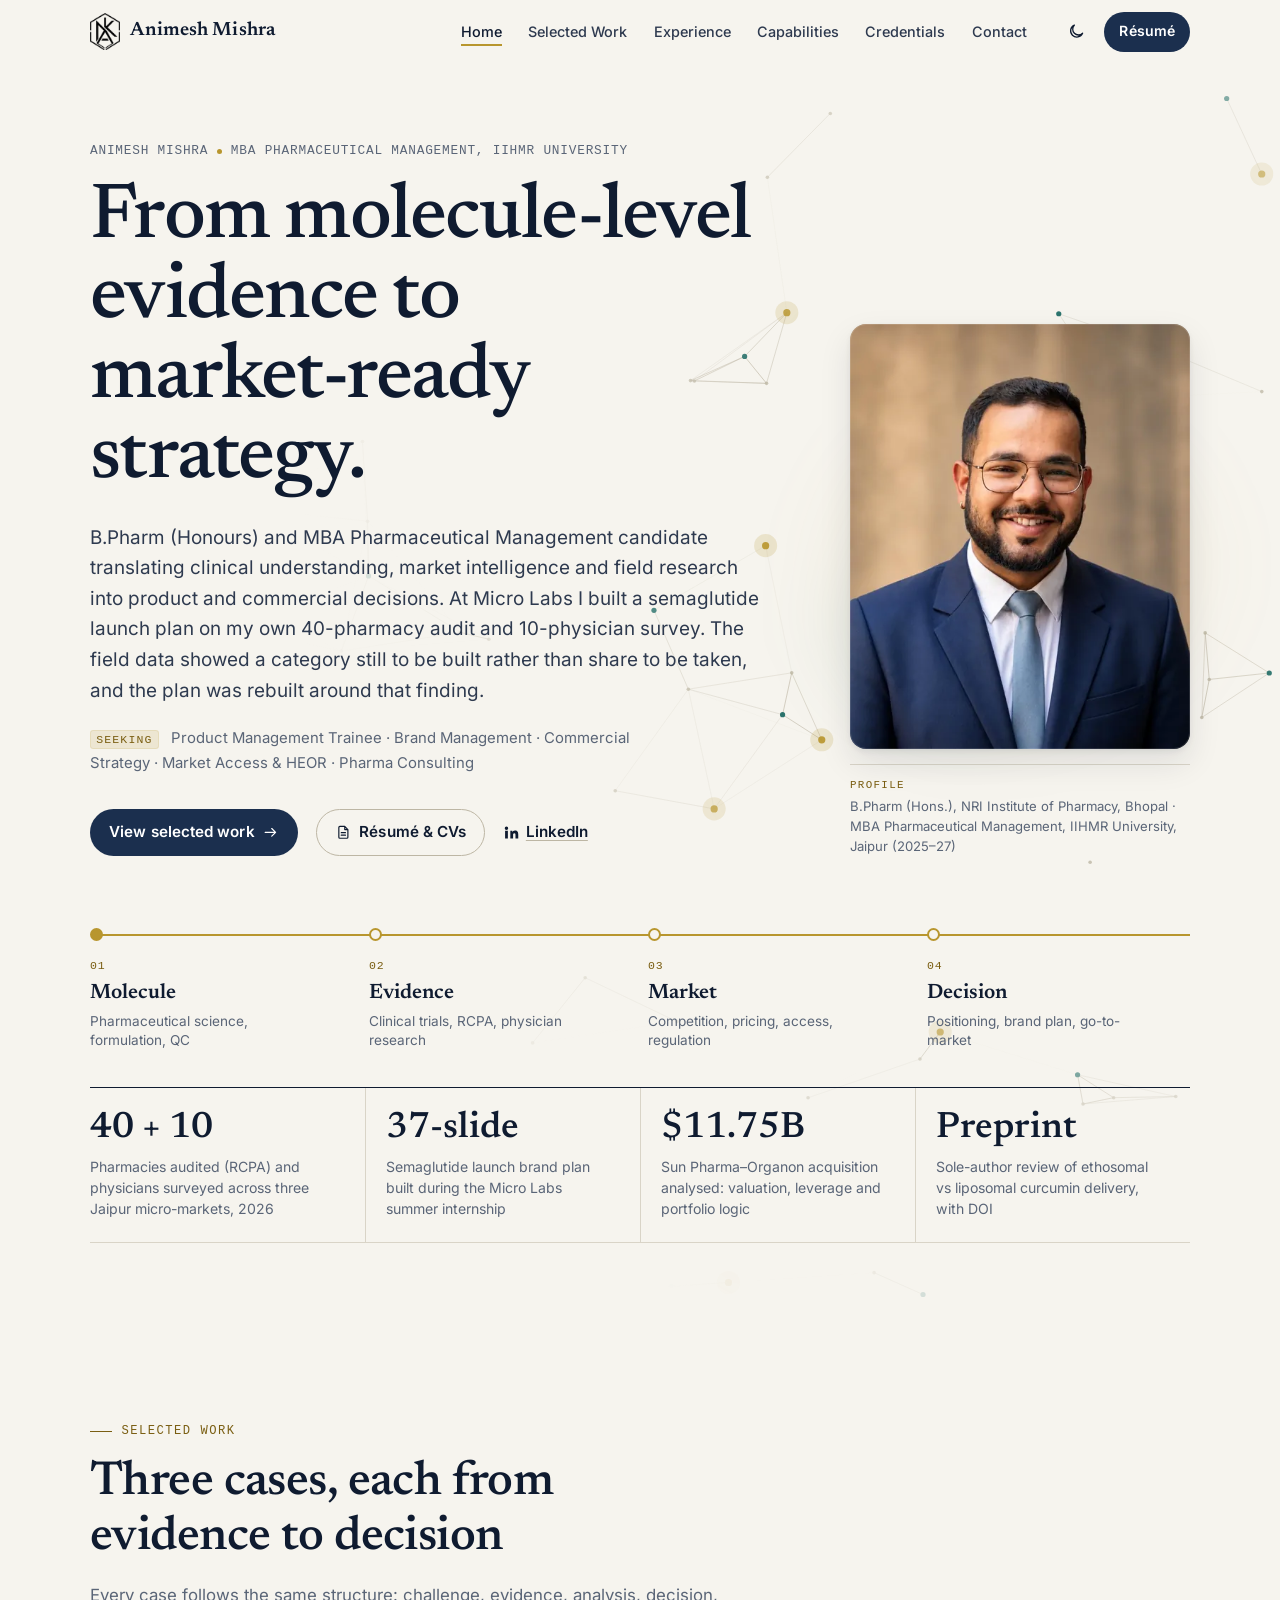
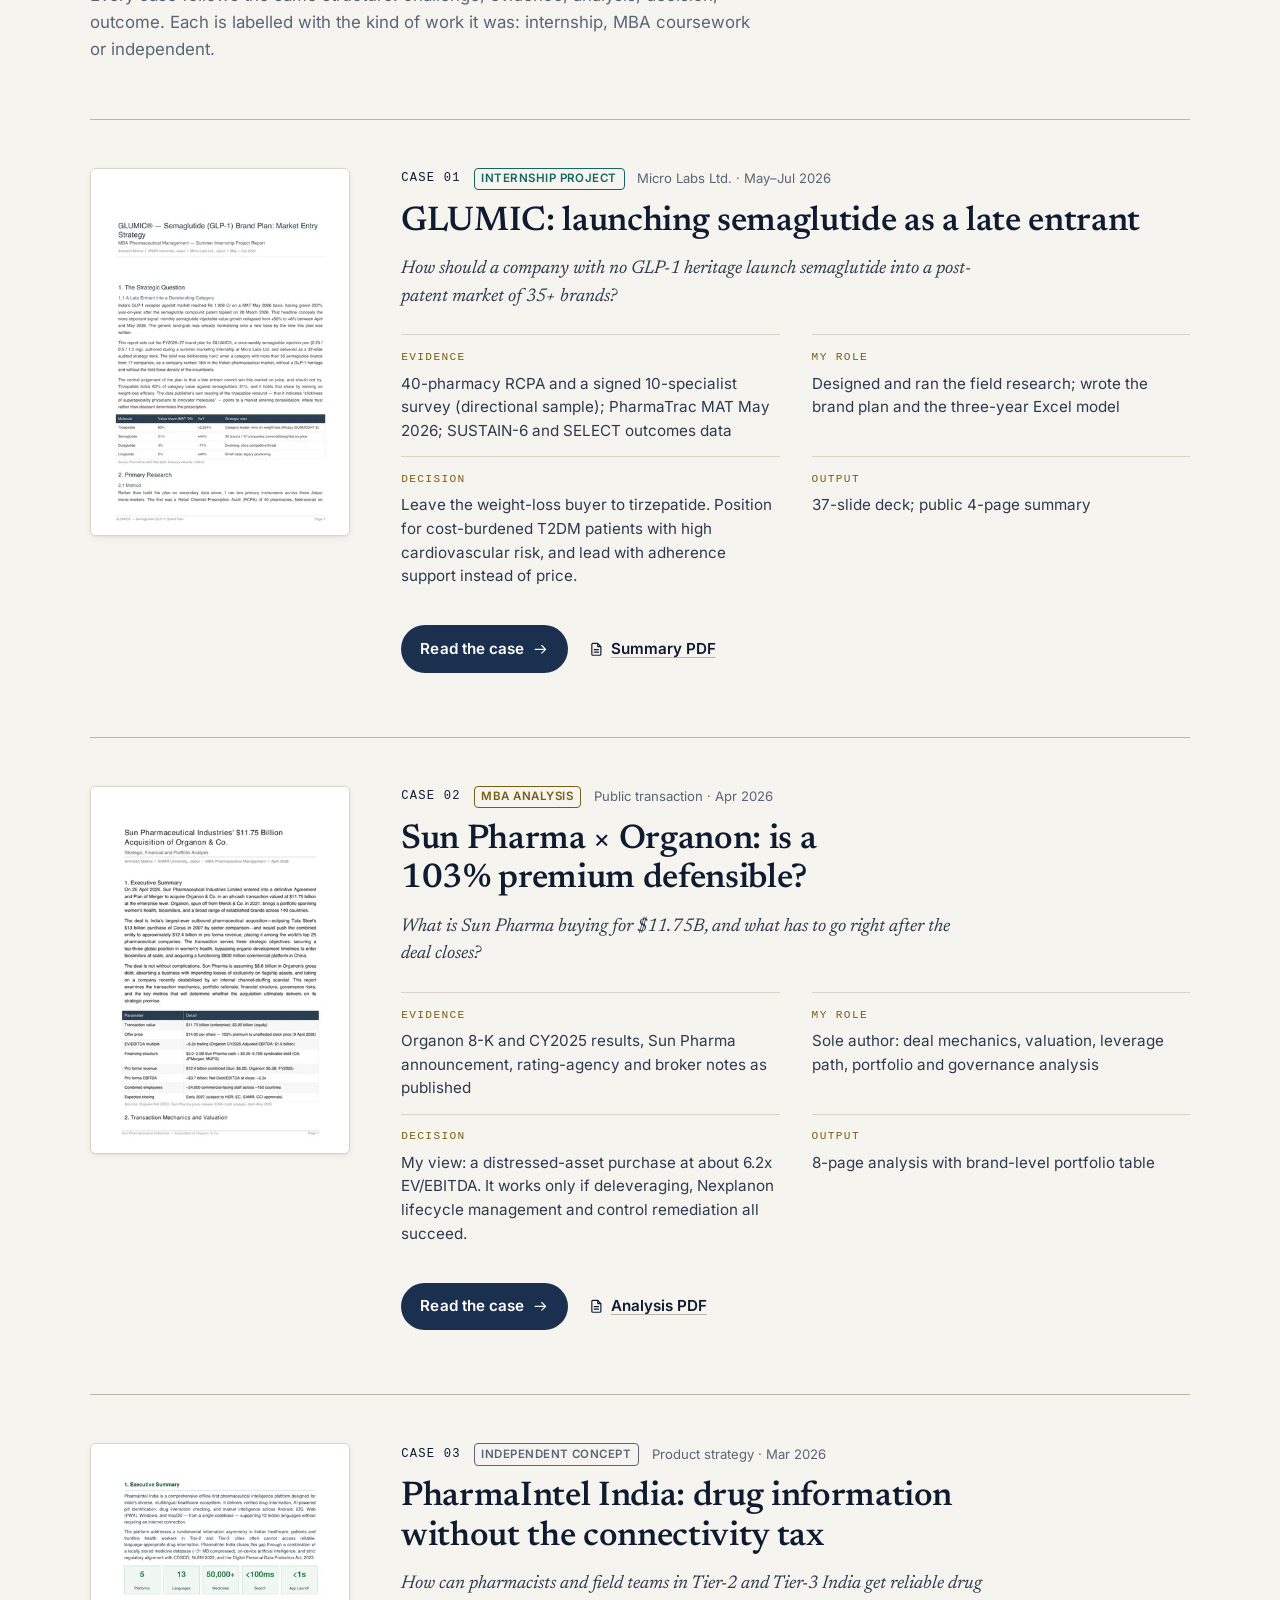
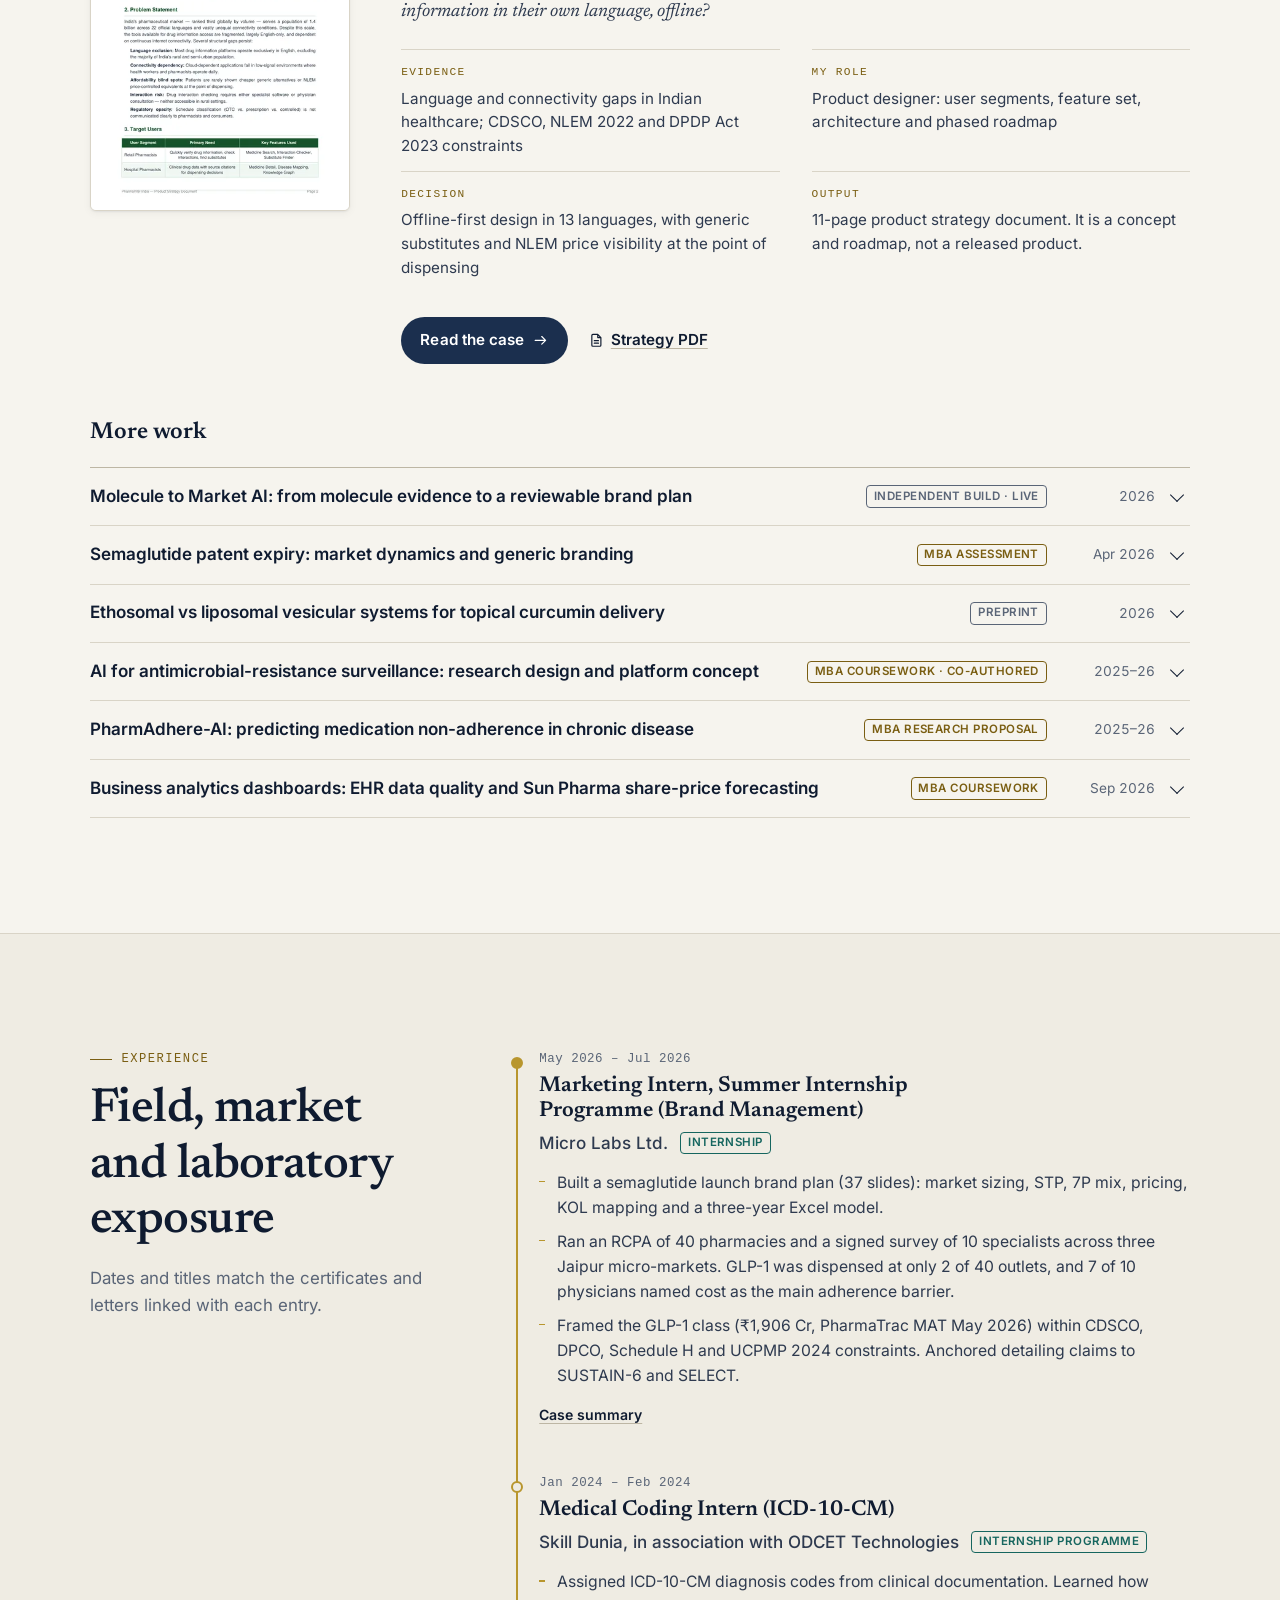
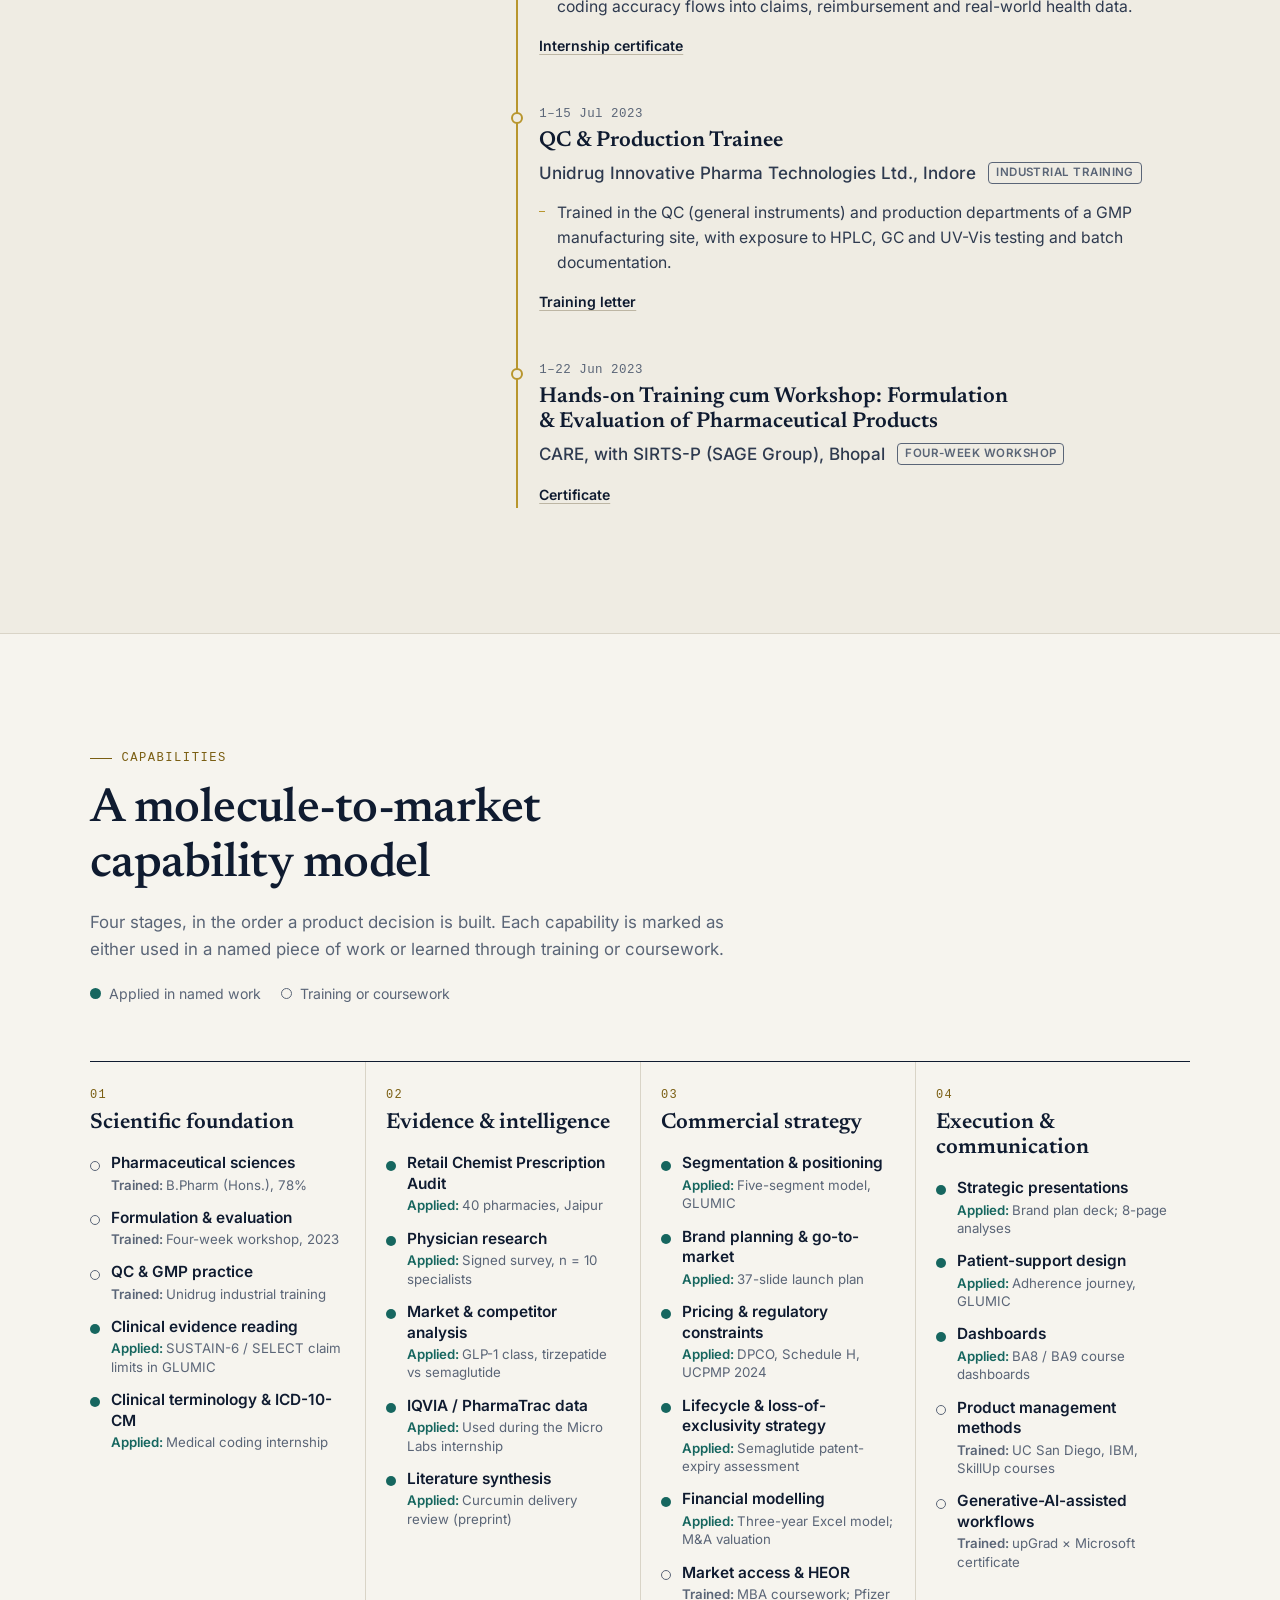
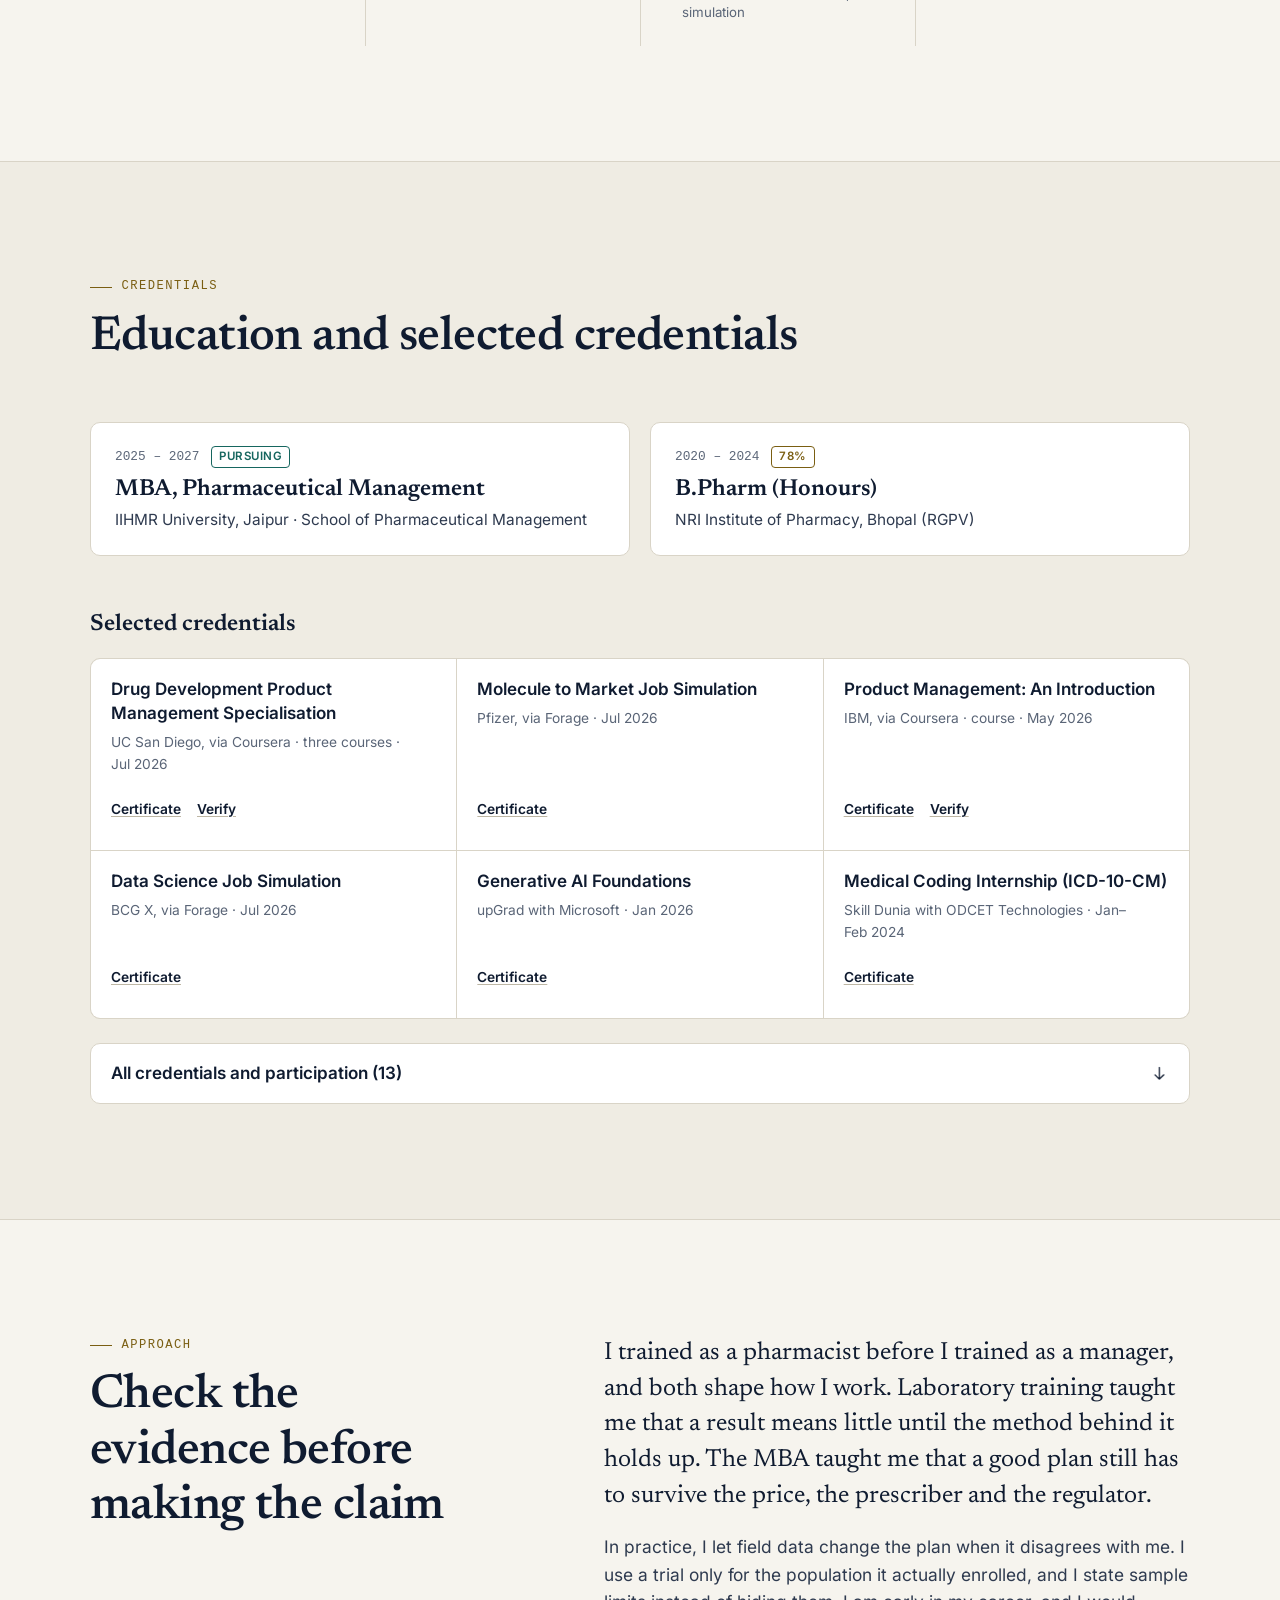
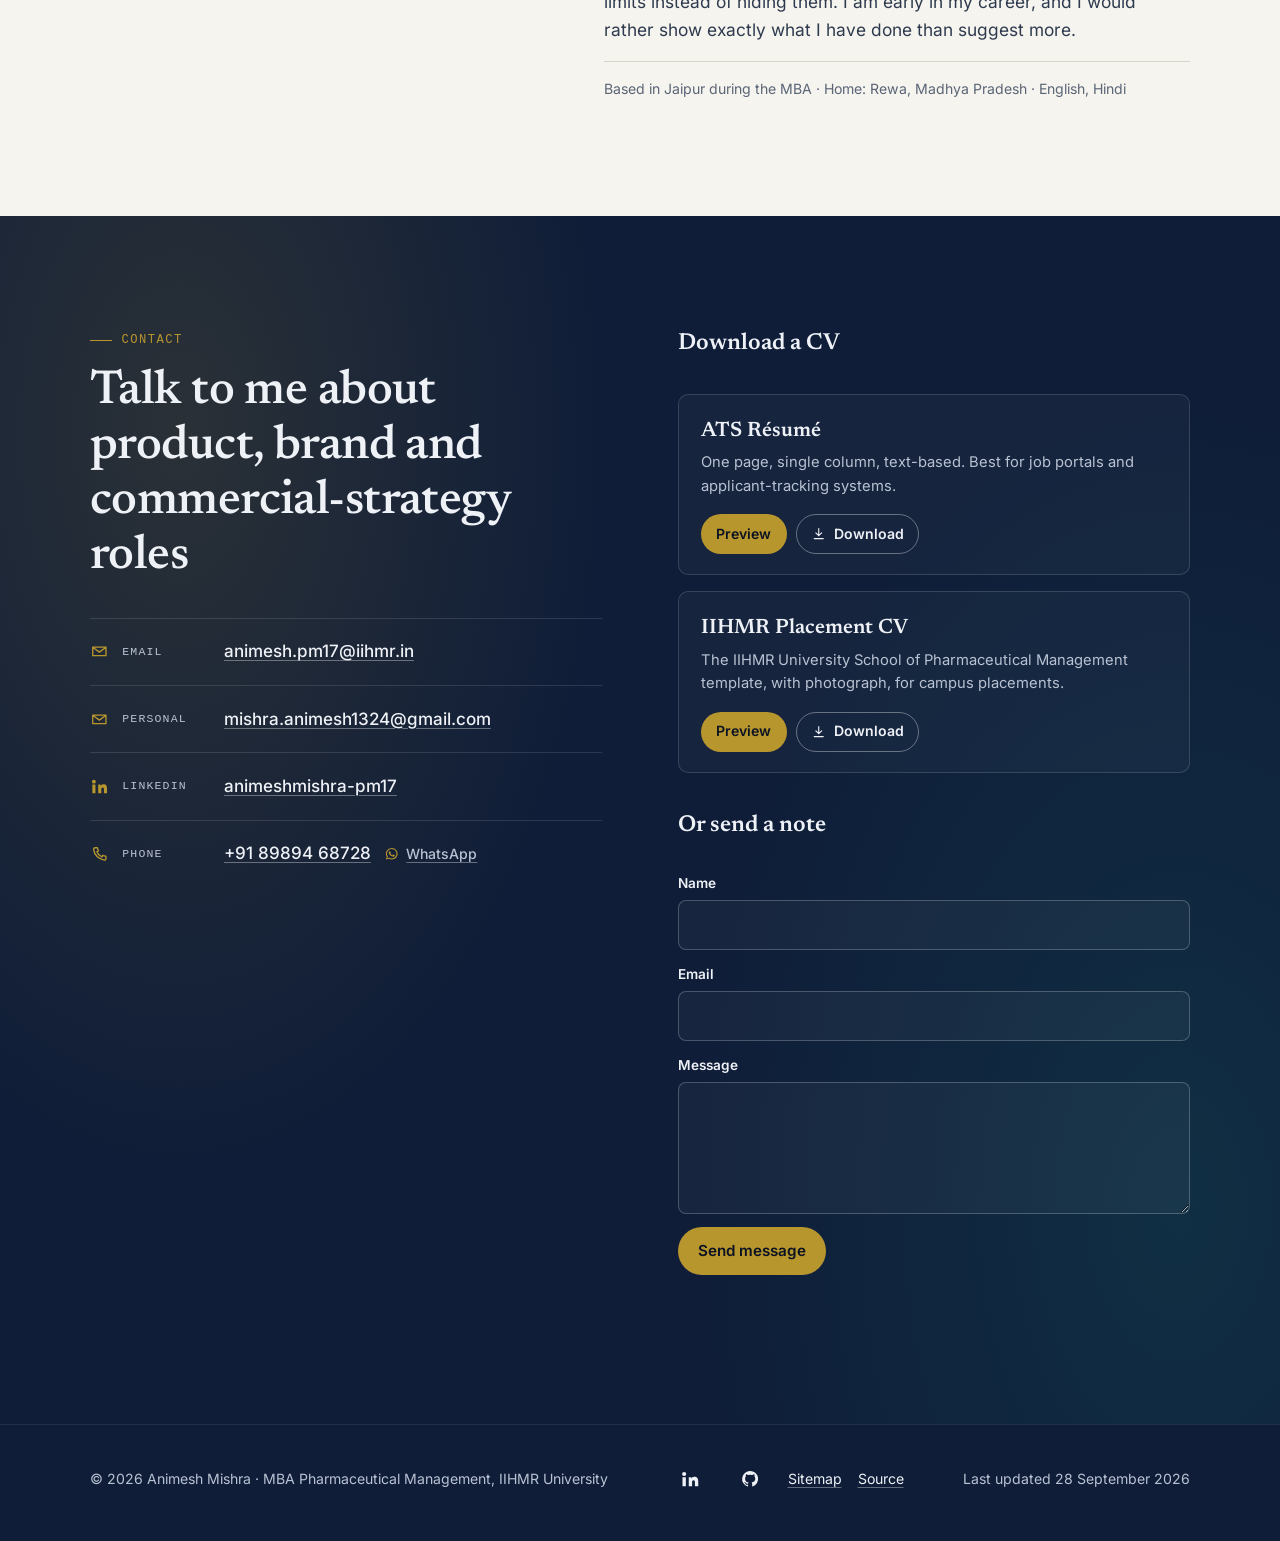
==== index.html @ 139f786e "Bump asset cache version for motion release Co-Authored-By: Claude Opus 5.5 <noreply@anthropic.com>" ====
<!DOCTYPE html>
<html lang="en-GB">
<head>
  <meta charset="UTF-8">
  <meta name="viewport" content="width=device-width, initial-scale=1">
  <title>Animesh Mishra — Pharmaceutical Product &amp; Commercial Strategy Portfolio</title>
  <meta name="description" content="Early-career pharmaceutical product and commercial-strategy candidate (B.Pharm Hons., MBA Pharmaceutical Management, IIHMR University). Semaglutide brand planning, RCPA and physician research, market analysis.">
  <meta name="author" content="Animesh Mishra">
  <meta name="color-scheme" content="light dark">
  <meta name="theme-color" content="#F6F4EE" media="(prefers-color-scheme: light)">
  <meta name="theme-color" content="#0B1322" media="(prefers-color-scheme: dark)">
  <link rel="canonical" href="https://animesh1324.github.io/animesh-portfolio/">

  <meta property="og:type" content="profile">
  <meta property="og:site_name" content="Animesh Mishra">
  <meta property="og:url" content="https://animesh1324.github.io/animesh-portfolio/">
  <meta property="og:title" content="Animesh Mishra — From molecule-level evidence to market-ready strategy">
  <meta property="og:description" content="B.Pharm (Hons.) and MBA Pharmaceutical Management candidate. Semaglutide launch planning built on a 40-pharmacy RCPA and a 10-physician survey.">
  <meta property="og:image" content="https://animesh1324.github.io/animesh-portfolio/og-card.png?v=7">
  <meta property="og:image:width" content="1200">
  <meta property="og:image:height" content="630">
  <meta property="og:image:alt" content="Animesh Mishra — pharmaceutical product and commercial strategy">
  <meta property="og:locale" content="en_GB">
  <meta property="profile:first_name" content="Animesh">
  <meta property="profile:last_name" content="Mishra">
  <meta name="twitter:card" content="summary_large_image">
  <meta name="twitter:title" content="Animesh Mishra — From molecule-level evidence to market-ready strategy">
  <meta name="twitter:description" content="B.Pharm (Hons.) and MBA Pharmaceutical Management candidate. Semaglutide launch planning built on a 40-pharmacy RCPA and a 10-physician survey.">
  <meta name="twitter:image" content="https://animesh1324.github.io/animesh-portfolio/og-card.png?v=7">
  <meta name="twitter:image:alt" content="Animesh Mishra — pharmaceutical product and commercial strategy">

  <script type="application/ld+json">
  {
    "@context": "https://schema.org",
    "@type": "ProfilePage",
    "dateModified": "2026-09-28",
    "url": "https://animesh1324.github.io/animesh-portfolio/",
    "mainEntity": {
      "@type": "Person",
      "@id": "https://animesh1324.github.io/animesh-portfolio/#person",
      "name": "Animesh Mishra",
      "givenName": "Animesh",
      "familyName": "Mishra",
      "jobTitle": "MBA Pharmaceutical Management candidate",
      "description": "Early-career pharmaceutical product and commercial-strategy candidate with a B.Pharm (Honours) foundation.",
      "url": "https://animesh1324.github.io/animesh-portfolio/",
      "image": "https://animesh1324.github.io/animesh-portfolio/PIC.jpg",
      "email": "mailto:animesh.pm17@iihmr.in",
      "address": { "@type": "PostalAddress", "addressLocality": "Jaipur", "addressRegion": "Rajasthan", "addressCountry": "IN" },
      "alumniOf": [
        { "@type": "CollegeOrUniversity", "name": "IIHMR University, Jaipur" },
        { "@type": "CollegeOrUniversity", "name": "NRI Institute of Pharmacy, Bhopal (RGPV)" }
      ],
      "hasCredential": [
        { "@type": "EducationalOccupationalCredential", "credentialCategory": "degree", "name": "Bachelor of Pharmacy (Honours)" }
      ],
      "knowsAbout": ["Pharmaceutical product management", "Brand planning", "Retail Chemist Prescription Audit (RCPA)", "Market access", "GLP-1 receptor agonists", "Good Manufacturing Practice", "ICD-10-CM"],
      "knowsLanguage": ["English", "Hindi"],
      "sameAs": ["https://www.linkedin.com/in/animeshmishra-pm17", "https://github.com/Animesh1324"]
    }
  }
  </script>

  <link rel="icon" type="image/png" href="favicon.png?v=2">
  <link rel="apple-touch-icon" sizes="180x180" href="apple-touch-icon.png?v=2">
  <link rel="manifest" href="manifest.json">
  <link rel="preload" href="assets/fonts/newsreader-var-latin.woff2" as="font" type="font/woff2" crossorigin>
  <link rel="preload" href="assets/fonts/inter-var-latin.woff2" as="font" type="font/woff2" crossorigin>
  <link rel="stylesheet" href="assets/css/styles.css?v=2">
  <script>
    /* Theme + motion flags before first paint (prevents a flash of the wrong theme). */
    (function () {
      var d = document.documentElement, t = null;
      try { t = localStorage.getItem('theme'); } catch (e) {}
      if (t !== 'light' && t !== 'dark') t = window.matchMedia('(prefers-color-scheme: dark)').matches ? 'dark' : 'light';
      d.setAttribute('data-theme', t);
      var calm = window.matchMedia('(prefers-reduced-motion: reduce)').matches;
      d.classList.add('js');
      if (!calm) d.classList.add('motion');
    })();
  </script>
  <script src="assets/js/main.js?v=2" defer></script>
</head>

<body>
  <svg width="0" height="0" style="position:absolute" aria-hidden="true" focusable="false">
    <symbol id="i-linkedin" viewBox="0 0 24 24"><path fill="currentColor" d="M4.98 3.5a2.5 2.5 0 1 1 0 5 2.5 2.5 0 0 1 0-5zM3 9.75h4v11H3v-11zm6.5 0h3.8v1.6h.06c.53-1 1.83-2.05 3.77-2.05 4.03 0 4.77 2.65 4.77 6.1v5.35h-4v-4.74c0-1.13-.02-2.58-1.57-2.58-1.58 0-1.82 1.23-1.82 2.5v4.82h-4v-11z"/></symbol>
    <symbol id="i-mail" viewBox="0 0 24 24"><path fill="none" stroke="currentColor" stroke-width="1.7" stroke-linecap="round" stroke-linejoin="round" d="M3.5 6.5h17v11h-17zM4 7l8 6 8-6"/></symbol>
    <symbol id="i-phone" viewBox="0 0 24 24"><path fill="none" stroke="currentColor" stroke-width="1.7" stroke-linecap="round" stroke-linejoin="round" d="M6.6 3.5h2.8l1.4 4-2 1.3a11 11 0 0 0 6.4 6.4l1.3-2 4 1.4v2.8a2 2 0 0 1-2.2 2A16 16 0 0 1 4.6 5.7a2 2 0 0 1 2-2.2z"/></symbol>
    <symbol id="i-whatsapp" viewBox="0 0 24 24"><path fill="currentColor" d="M12 3a9 9 0 0 0-7.8 13.5L3 21l4.6-1.2A9 9 0 1 0 12 3zm0 16.3a7.3 7.3 0 0 1-3.7-1l-.3-.2-2.7.7.7-2.6-.2-.3A7.3 7.3 0 1 1 12 19.3zm4-5.4c-.2-.1-1.3-.7-1.5-.7-.2-.1-.4-.1-.5.1l-.7.9c-.1.2-.3.2-.5.1a6 6 0 0 1-3-2.6c-.2-.4.2-.4.6-1.2.1-.2 0-.3 0-.4l-.7-1.6c-.2-.4-.4-.4-.5-.4h-.4a.8.8 0 0 0-.6.3 2.5 2.5 0 0 0-.8 1.9 4.4 4.4 0 0 0 .9 2.3 10 10 0 0 0 3.9 3.4c1.4.6 2 .7 2.7.6.5-.1 1.3-.6 1.5-1.1.2-.5.2-1 .1-1.1l-.3-.3z"/></symbol>
    <symbol id="i-doc" viewBox="0 0 24 24"><path fill="none" stroke="currentColor" stroke-width="1.7" stroke-linecap="round" stroke-linejoin="round" d="M14 3.5H7a1.5 1.5 0 0 0-1.5 1.5v14A1.5 1.5 0 0 0 7 20.5h10a1.5 1.5 0 0 0 1.5-1.5V8L14 3.5zM14 3.5V8h4.5M9 12.5h6M9 16h6"/></symbol>
    <symbol id="i-download" viewBox="0 0 24 24"><path fill="none" stroke="currentColor" stroke-width="1.7" stroke-linecap="round" stroke-linejoin="round" d="M12 4v11m0 0-4.5-4.5M12 15l4.5-4.5M5 19.5h14"/></symbol>
    <symbol id="i-external" viewBox="0 0 24 24"><path fill="none" stroke="currentColor" stroke-width="1.7" stroke-linecap="round" stroke-linejoin="round" d="M14 4.5h5.5V10M19.5 4.5 11 13M17 14v4.5a1 1 0 0 1-1 1H5.5a1 1 0 0 1-1-1V8a1 1 0 0 1 1-1H10"/></symbol>
    <symbol id="i-arrow" viewBox="0 0 24 24"><path fill="none" stroke="currentColor" stroke-width="1.7" stroke-linecap="round" stroke-linejoin="round" d="M4.5 12h15m0 0-5.5-5.5M19.5 12 14 17.5"/></symbol>
    <symbol id="i-close" viewBox="0 0 24 24"><path fill="none" stroke="currentColor" stroke-width="1.9" stroke-linecap="round" d="M6.5 6.5l11 11M17.5 6.5l-11 11"/></symbol>
    <symbol id="i-sun" viewBox="0 0 24 24"><g fill="none" stroke="currentColor" stroke-width="1.7" stroke-linecap="round"><circle cx="12" cy="12" r="4"/><path d="M12 2.5v2M12 19.5v2M4.6 4.6 6 6M18 18l1.4 1.4M2.5 12h2M19.5 12h2M4.6 19.4 6 18M18 6l1.4-1.4"/></g></symbol>
    <symbol id="i-moon" viewBox="0 0 24 24"><path fill="none" stroke="currentColor" stroke-width="1.7" stroke-linejoin="round" d="M20 14.5A8 8 0 1 1 9.5 4a6.5 6.5 0 0 0 10.5 10.5z"/></symbol>
    <symbol id="i-menu" viewBox="0 0 24 24"><path fill="none" stroke="currentColor" stroke-width="1.8" stroke-linecap="round" d="M4 7h16M4 12h16M4 17h16"/></symbol>
    <symbol id="i-check" viewBox="0 0 24 24"><path fill="none" stroke="currentColor" stroke-width="1.9" stroke-linecap="round" stroke-linejoin="round" d="m5 12.5 4.5 4.5L19 7.5"/></symbol>
    <symbol id="i-github" viewBox="0 0 24 24"><path fill="currentColor" d="M12 2.5a9.5 9.5 0 0 0-3 18.5c.5.1.7-.2.7-.5v-1.7c-2.7.6-3.3-1.2-3.3-1.2-.4-1.1-1.1-1.4-1.1-1.4-.9-.6.1-.6.1-.6 1 .1 1.5 1 1.5 1 .9 1.5 2.3 1.1 2.9.8.1-.6.3-1.1.6-1.3-2.1-.2-4.3-1.1-4.3-4.7 0-1 .4-1.9 1-2.6-.1-.2-.4-1.2.1-2.5 0 0 .8-.3 2.6 1a9 9 0 0 1 4.8 0c1.8-1.3 2.6-1 2.6-1 .5 1.3.2 2.3.1 2.5.6.7 1 1.6 1 2.6 0 3.6-2.2 4.4-4.3 4.7.3.3.6.9.6 1.8v2.6c0 .3.2.6.7.5A9.5 9.5 0 0 0 12 2.5z"/></symbol>
  </svg>

  <a class="skip-link" href="#main">Skip to content</a>

  <header class="site-header" id="top">
    <div class="wrap header-inner">
      <a class="brand" href="#home" aria-label="Animesh Mishra — back to top">
        <img class="brand-mark brand-mark--light" src="assets/img/logo-light-mark.png" alt="" width="30" height="37">
        <img class="brand-mark brand-mark--dark" src="assets/img/logo-dark-mark.png" alt="" width="30" height="37">
        <span class="brand-name">Animesh Mishra</span>
      </a>
      <nav class="primary-nav" id="primaryNav" aria-label="Primary">
        <ul>
          <li><a href="#home">Home</a></li>
          <li><a href="#work">Selected Work</a></li>
          <li><a href="#experience">Experience</a></li>
          <li><a href="#capabilities">Capabilities</a></li>
          <li><a href="#credentials">Credentials</a></li>
          <li><a href="#contact">Contact</a></li>
        </ul>
      </nav>
      <div class="header-actions">
        <button class="icon-btn theme-toggle" id="themeToggle" type="button" aria-label="Dark theme" aria-pressed="false">
          <svg class="i i-moon" aria-hidden="true"><use href="#i-moon"/></svg>
          <svg class="i i-sun" aria-hidden="true"><use href="#i-sun"/></svg>
        </button>
        <a class="btn btn--small btn--solid" href="Animesh_CV.pdf" data-cv-open="ats">Résumé</a>
        <button class="icon-btn menu-toggle" id="menuToggle" type="button" aria-controls="primaryNav" aria-expanded="false" aria-label="Open menu">
          <svg class="i" aria-hidden="true"><use href="#i-menu"/></svg>
        </button>
      </div>
    </div>
  </header>

  <main id="main" tabindex="-1">

    <!-- 1 · HERO -->
    <section class="hero" id="home" aria-labelledby="hero-title">
      <canvas class="hero-field" aria-hidden="true"></canvas>
      <div class="wrap hero-grid">
        <div class="hero-copy">
          <p class="eyebrow hero-in" style="--i:0">Animesh Mishra <span class="dot" aria-hidden="true"></span> MBA Pharmaceutical Management, IIHMR University</p>
          <h1 class="hero-title hero-in" id="hero-title" style="--i:1">From <span class="nowrap">molecule-level</span> evidence to <span class="nowrap">market-ready</span> strategy.</h1>
          <p class="hero-lede hero-in" style="--i:2">B.Pharm (Honours) and MBA Pharmaceutical Management candidate translating clinical understanding, market intelligence and field research into product and commercial decisions. At Micro Labs I built a semaglutide launch plan on my own 40-pharmacy audit and 10-physician survey. The field data showed a category still to be built rather than share to be taken, and the plan was rebuilt around that finding.</p>
          <p class="hero-roles hero-in" style="--i:3"><span class="label">Seeking</span> Product Management Trainee <span aria-hidden="true">·</span> Brand Management <span aria-hidden="true">·</span> Commercial Strategy <span aria-hidden="true">·</span> Market Access &amp; HEOR <span aria-hidden="true">·</span> Pharma Consulting</p>
          <div class="hero-actions hero-in" style="--i:4">
            <a class="btn btn--solid" href="#work">View selected work <svg class="i" aria-hidden="true"><use href="#i-arrow"/></svg></a>
            <a class="btn btn--line" href="Animesh_CV.pdf" data-cv-open="ats"><svg class="i" aria-hidden="true"><use href="#i-doc"/></svg> Résumé &amp; CVs</a>
            <a class="text-link" href="https://www.linkedin.com/in/animeshmishra-pm17" target="_blank" rel="noopener noreferrer"><svg class="i" aria-hidden="true"><use href="#i-linkedin"/></svg> LinkedIn<span class="visually-hidden"> (opens in a new tab)</span></a>
          </div>
        </div>

        <figure class="hero-portrait hero-in" style="--i:2">
          <div class="portrait-frame">
            <picture>
              <source type="image/webp" srcset="assets/img/portrait-480.webp 480w, assets/img/portrait-720.webp 720w" sizes="(min-width: 960px) 340px, 60vw">
              <img src="assets/img/portrait-480.jpg" srcset="assets/img/portrait-480.jpg 480w, assets/img/portrait-720.jpg 720w" sizes="(min-width: 960px) 340px, 60vw" width="480" height="600" alt="Portrait of Animesh Mishra" decoding="async">
            </picture>
          </div>
          <figcaption>
            <span class="fig-label">Profile</span>
            B.Pharm (Hons.), NRI Institute of Pharmacy, Bhopal · MBA Pharmaceutical Management, IIHMR University, Jaipur (2025–27)
          </figcaption>
        </figure>
      </div>

      <!-- Molecule-to-market signal path -->
      <div class="wrap">
        <div class="signal-rail" aria-hidden="true"><span class="signal-line"></span><i></i><i></i><i></i><i></i></div>
        <ol class="signal" aria-label="How the work connects: molecule, evidence, market, decision">
          <li class="signal-node"><span class="signal-k">01</span><span class="signal-t">Molecule</span><span class="signal-d">Pharmaceutical science, formulation, QC</span></li>
          <li class="signal-node"><span class="signal-k">02</span><span class="signal-t">Evidence</span><span class="signal-d">Clinical trials, RCPA, physician research</span></li>
          <li class="signal-node"><span class="signal-k">03</span><span class="signal-t">Market</span><span class="signal-d">Competition, pricing, access, regulation</span></li>
          <li class="signal-node"><span class="signal-k">04</span><span class="signal-t">Decision</span><span class="signal-d">Positioning, brand plan, go-to-market</span></li>
        </ol>
      </div>

      <!-- 2 · PROOF BAR -->
      <div class="wrap">
        <h2 class="visually-hidden">Evidence at a glance</h2>
        <ul class="proof">
          <li class="proof-item">
            <p class="proof-n"><span data-count="40">40</span> + <span data-count="10">10</span></p>
            <p class="proof-l">Pharmacies audited (RCPA) and physicians surveyed across three Jaipur micro-markets, 2026</p>
          </li>
          <li class="proof-item">
            <p class="proof-n"><span data-count="37">37</span>-slide</p>
            <p class="proof-l">Semaglutide launch brand plan built during the Micro Labs summer internship</p>
          </li>
          <li class="proof-item">
            <p class="proof-n">$11.75B</p>
            <p class="proof-l">Sun Pharma–Organon acquisition analysed: valuation, leverage and portfolio logic</p>
          </li>
          <li class="proof-item">
            <p class="proof-n">Preprint</p>
            <p class="proof-l">Sole-author review of ethosomal vs liposomal curcumin delivery, with DOI</p>
          </li>
        </ul>
      </div>
    </section>

    <!-- 3 · SELECTED WORK -->
    <section class="section" id="work" aria-labelledby="work-title">
      <div class="wrap">
        <header class="section-head" data-reveal>
          <p class="kicker">Selected work</p>
          <h2 class="section-title" id="work-title">Three cases, each from evidence to decision</h2>
          <p class="section-deck">Every case follows the same structure: challenge, evidence, analysis, decision, outcome. Each is labelled with the kind of work it was: internship, MBA coursework or independent.</p>
        </header>

        <div class="cases">
          <!-- CASE 01 -->
          <article class="case" data-reveal aria-labelledby="c1-title">
            <div class="case-media">
              <img src="assets/img/cases/p7-glumic.webp" width="420" height="594" loading="lazy" decoding="async" alt="Cover page of the GLUMIC semaglutide brand plan summary">
            </div>
            <div class="case-body">
              <p class="case-meta"><span class="case-no">Case 01</span><span class="tag tag--intern">Internship project</span><span>Micro Labs Ltd. · May–Jul 2026</span></p>
              <h3 class="case-title" id="c1-title">GLUMIC: launching semaglutide as a late entrant</h3>
              <p class="case-q">How should a company with no GLP-1 heritage launch semaglutide into a post-patent market of 35+ brands?</p>
              <dl class="case-facts">
                <div><dt>Evidence</dt><dd>40-pharmacy RCPA and a signed 10-specialist survey (directional sample); PharmaTrac MAT May 2026; SUSTAIN-6 and SELECT outcomes data</dd></div>
                <div><dt>My role</dt><dd>Designed and ran the field research; wrote the brand plan and the three-year Excel model</dd></div>
                <div><dt>Decision</dt><dd>Leave the weight-loss buyer to tirzepatide. Position for cost-burdened T2DM patients with high cardiovascular risk, and lead with adherence support instead of price.</dd></div>
                <div><dt>Output</dt><dd>37-slide deck; public 4-page summary</dd></div>
              </dl>
              <div class="case-actions">
                <button class="btn btn--solid" type="button" data-dialog="case-glumic">Read the case <svg class="i" aria-hidden="true"><use href="#i-arrow"/></svg></button>
                <a class="text-link" href="case-studies/glumic-brand-plan.pdf" target="_blank" rel="noopener noreferrer"><svg class="i" aria-hidden="true"><use href="#i-doc"/></svg> Summary PDF<span class="visually-hidden"> (opens in a new tab)</span></a>
              </div>
            </div>
          </article>

          <!-- CASE 02 -->
          <article class="case" data-reveal aria-labelledby="c2-title">
            <div class="case-media">
              <img src="assets/img/cases/p6-sun-organon.webp" width="420" height="594" loading="lazy" decoding="async" alt="Cover page of the Sun Pharma and Organon acquisition analysis">
            </div>
            <div class="case-body">
              <p class="case-meta"><span class="case-no">Case 02</span><span class="tag tag--academic">MBA analysis</span><span>Public transaction · Apr 2026</span></p>
              <h3 class="case-title" id="c2-title">Sun Pharma × Organon: is a 103% premium defensible?</h3>
              <p class="case-q">What is Sun Pharma buying for $11.75B, and what has to go right after the deal closes?</p>
              <dl class="case-facts">
                <div><dt>Evidence</dt><dd>Organon 8-K and CY2025 results, Sun Pharma announcement, rating-agency and broker notes as published</dd></div>
                <div><dt>My role</dt><dd>Sole author: deal mechanics, valuation, leverage path, portfolio and governance analysis</dd></div>
                <div><dt>Decision</dt><dd>My view: a distressed-asset purchase at about 6.2x EV/EBITDA. It works only if deleveraging, Nexplanon lifecycle management and control remediation all succeed.</dd></div>
                <div><dt>Output</dt><dd>8-page analysis with brand-level portfolio table</dd></div>
              </dl>
              <div class="case-actions">
                <button class="btn btn--solid" type="button" data-dialog="case-organon">Read the case <svg class="i" aria-hidden="true"><use href="#i-arrow"/></svg></button>
                <a class="text-link" href="case-studies/sun-pharma-organon-ma.pdf" target="_blank" rel="noopener noreferrer"><svg class="i" aria-hidden="true"><use href="#i-doc"/></svg> Analysis PDF<span class="visually-hidden"> (opens in a new tab)</span></a>
              </div>
            </div>
          </article>

          <!-- CASE 03 -->
          <article class="case" data-reveal aria-labelledby="c3-title">
            <div class="case-media">
              <img src="assets/img/cases/pharmaintel-p2.webp" width="420" height="594" loading="lazy" decoding="async" alt="Executive-summary page of the PharmaIntel India product strategy document">
            </div>
            <div class="case-body">
              <p class="case-meta"><span class="case-no">Case 03</span><span class="tag tag--independent">Independent concept</span><span>Product strategy · Mar 2026</span></p>
              <h3 class="case-title" id="c3-title">PharmaIntel India: drug information without the connectivity tax</h3>
              <p class="case-q">How can pharmacists and field teams in Tier-2 and Tier-3 India get reliable drug information in their own language, offline?</p>
              <dl class="case-facts">
                <div><dt>Evidence</dt><dd>Language and connectivity gaps in Indian healthcare; CDSCO, NLEM 2022 and DPDP Act 2023 constraints</dd></div>
                <div><dt>My role</dt><dd>Product designer: user segments, feature set, architecture and phased roadmap</dd></div>
                <div><dt>Decision</dt><dd>Offline-first design in 13 languages, with generic substitutes and NLEM price visibility at the point of dispensing</dd></div>
                <div><dt>Output</dt><dd>11-page product strategy document. It is a concept and roadmap, not a released product.</dd></div>
              </dl>
              <div class="case-actions">
                <button class="btn btn--solid" type="button" data-dialog="case-pharmaintel">Read the case <svg class="i" aria-hidden="true"><use href="#i-arrow"/></svg></button>
                <a class="text-link" href="case-studies/pharmaintel-india-app.pdf" target="_blank" rel="noopener noreferrer"><svg class="i" aria-hidden="true"><use href="#i-doc"/></svg> Strategy PDF<span class="visually-hidden"> (opens in a new tab)</span></a>
              </div>
            </div>
          </article>
        </div>

        <div class="more-work" data-reveal>
          <h3 class="subhead">More work</h3>
          <ul class="work-list">
            <li>
              <details class="work-item">
                <summary><span class="work-title">Molecule to Market AI: from molecule evidence to a reviewable brand plan</span><span class="tag tag--independent">Independent build · live</span><span class="work-date">2026</span></summary>
                <div class="work-detail">
                  <p><strong>What it is.</strong> A pharma commercialisation workspace I designed and built, live at moleculetomarket.app. It brings clinical evidence, regulatory context, market analysis, forecasting and launch planning for one molecule into 22 connected modules, for brand managers, medical affairs and launch teams.</p>
                  <p><strong>Design choices.</strong> AI-generated sections stay drafts until the team edits and reviews them, and regenerating never overwrites human edits. Plan readiness is scored from work actually done, not from pages visited. Claim review is an evidence assessment, not promotional clearance: a claim can be marked supported only with evidence attached.</p>
                  <p class="link-row"><a class="text-link" href="https://moleculetomarket.app" target="_blank" rel="noopener noreferrer"><svg class="i" aria-hidden="true"><use href="#i-external"/></svg> Live app<span class="visually-hidden"> (opens in a new tab)</span></a></p>
                </div>
              </details>
            </li>
            <li>
              <details class="work-item">
                <summary><span class="work-title">Semaglutide patent expiry: market dynamics and generic branding</span><span class="tag tag--academic">MBA assessment</span><span class="work-date">Apr 2026</span></summary>
                <div class="work-detail">
                  <p><strong>Challenge.</strong> Semaglutide's compound patent expired on 20 March 2026 in India, China and Brazil, and earlier in Canada. The US and EU remain protected. How should generic entrants compete beyond price?</p>
                  <p><strong>Analysis and decision.</strong> I mapped patent status, price erosion and Novo Nordisk's defence moves by market. I recommended six branding plays, including device differentiation, local real-world evidence and patient-support ecosystems, plus loyalty-counter strategies segmented by switching risk.</p>
                  <p><a class="text-link" href="case-studies/semaglutide-patent-cliff.pdf" target="_blank" rel="noopener noreferrer"><svg class="i" aria-hidden="true"><use href="#i-doc"/></svg> Assessment PDF<span class="visually-hidden"> (opens in a new tab)</span></a></p>
                </div>
              </details>
            </li>
            <li>
              <details class="work-item">
                <summary><span class="work-title">Ethosomal vs liposomal vesicular systems for topical curcumin delivery</span><span class="tag tag--independent">Preprint</span><span class="work-date">2026</span></summary>
                <div class="work-detail">
                  <p><strong>What it is.</strong> A sole-author narrative review, posted as a preprint on ResearchGate with a DOI. It is not a peer-reviewed journal publication.</p>
                  <p><strong>Contribution.</strong> Identifies three correctable method gaps in the literature: CLSM data read as proof of intact-vesicle transport, PBS pH 7.4 used as a Franz-cell receptor phase in which curcumin degrades, and weak stability analytics for ethanol-rich vesicles. Maps the FDA, EMA and ICH expectations for topical vesicular products.</p>
                  <p class="link-row"><a class="text-link" href="https://doi.org/10.13140/RG.2.2.36647.10405" target="_blank" rel="noopener noreferrer"><svg class="i" aria-hidden="true"><use href="#i-external"/></svg> DOI 10.13140/RG.2.2.36647.10405<span class="visually-hidden"> (opens in a new tab)</span></a><a class="text-link" href="case-studies/ethosomal-curcumin-review.pdf" target="_blank" rel="noopener noreferrer"><svg class="i" aria-hidden="true"><use href="#i-doc"/></svg> PDF<span class="visually-hidden"> (opens in a new tab)</span></a></p>
                </div>
              </details>
            </li>
            <li>
              <details class="work-item">
                <summary><span class="work-title">AI for antimicrobial-resistance surveillance: research design and platform concept</span><span class="tag tag--academic">MBA coursework · co-authored</span><span class="work-date">2025–26</span></summary>
                <div class="work-detail">
                  <p><strong>What it is.</strong> A Research Methods assignment co-authored with Jaydeep Solanki. It is a mixed-methods research design, not a completed study: primary data from 250 HCPs is proposed, not collected. Part B proposes the AMR-Genius platform concept with an illustrative revenue model.</p>
                  <p><a class="text-link" href="case-studies/amr-genius-intelligence-hub.pdf" target="_blank" rel="noopener noreferrer"><svg class="i" aria-hidden="true"><use href="#i-doc"/></svg> Paper PDF<span class="visually-hidden"> (opens in a new tab)</span></a></p>
                </div>
              </details>
            </li>
            <li>
              <details class="work-item">
                <summary><span class="work-title">PharmAdhere-AI: predicting medication non-adherence in chronic disease</span><span class="tag tag--academic">MBA research proposal</span><span class="work-date">2025–26</span></summary>
                <div class="work-detail">
                  <p><strong>What it is.</strong> A Research Methods proposal covering objectives, hypotheses, sampling, analysis plan, timeline and budget, with a conceptual risk model. Model outputs in the document are illustrative scenarios; no model has been trained.</p>
                  <p><a class="text-link" href="case-studies/pharmadhere-ai.pdf" target="_blank" rel="noopener noreferrer"><svg class="i" aria-hidden="true"><use href="#i-doc"/></svg> Proposal PDF<span class="visually-hidden"> (opens in a new tab)</span></a></p>
                </div>
              </details>
            </li>
            <li>
              <details class="work-item">
                <summary><span class="work-title">Business analytics dashboards: EHR data quality and Sun Pharma share-price forecasting</span><span class="tag tag--academic">MBA coursework</span><span class="work-date">Sep 2026</span></summary>
                <div class="work-detail">
                  <p><strong>What it is.</strong> Two published course dashboards. BA8 profiles insight extraction and data quality on the open Synthea EHR corpus. BA9 forecasts the SUNPHARMA.NS share price from ten years of weekly NSE data.</p>
                  <p class="link-row"><a class="text-link" href="https://animesh1324.github.io/ba8-ehr-insight-dashboard/" target="_blank" rel="noopener noreferrer"><svg class="i" aria-hidden="true"><use href="#i-external"/></svg> BA8 dashboard<span class="visually-hidden"> (opens in a new tab)</span></a><a class="text-link" href="https://animesh1324.github.io/ba9-sunpharma-forecast/" target="_blank" rel="noopener noreferrer"><svg class="i" aria-hidden="true"><use href="#i-external"/></svg> BA9 dashboard<span class="visually-hidden"> (opens in a new tab)</span></a></p>
                </div>
              </details>
            </li>
          </ul>
        </div>
      </div>
    </section>

    <!-- 4 · EXPERIENCE -->
    <section class="section section--tint" id="experience" aria-labelledby="exp-title">
      <div class="wrap exp-grid">
        <header class="section-head section-head--side" data-reveal>
          <p class="kicker">Experience</p>
          <h2 class="section-title" id="exp-title">Field, market and laboratory exposure</h2>
          <p class="section-deck">Dates and titles match the certificates and letters linked with each entry.</p>
        </header>

        <ol class="timeline" data-timeline>
          <li class="tl-item" data-reveal>
            <p class="tl-date"><time datetime="2026-05">May 2026</time> – <time datetime="2026-07">Jul 2026</time></p>
            <h3 class="tl-role">Marketing Intern, Summer Internship Programme (Brand Management)</h3>
            <p class="tl-org">Micro Labs Ltd. <span class="tag tag--intern">Internship</span></p>
            <ul class="tl-points">
              <li>Built a semaglutide launch brand plan (37 slides): market sizing, STP, 7P mix, pricing, KOL mapping and a three-year Excel model.</li>
              <li>Ran an RCPA of 40 pharmacies and a signed survey of 10 specialists across three Jaipur micro-markets. GLP-1 was dispensed at only 2 of 40 outlets, and 7 of 10 physicians named cost as the main adherence barrier.</li>
              <li>Framed the GLP-1 class (₹1,906 Cr, PharmaTrac MAT May 2026) within CDSCO, DPCO, Schedule H and UCPMP 2024 constraints. Anchored detailing claims to SUSTAIN-6 and SELECT.</li>
            </ul>
            <p class="tl-evidence"><a class="text-link" href="case-studies/glumic-brand-plan.pdf" target="_blank" rel="noopener noreferrer">Case summary<span class="visually-hidden"> (PDF, opens in a new tab)</span></a></p>
          </li>
          <li class="tl-item" data-reveal>
            <p class="tl-date"><time datetime="2024-01">Jan 2024</time> – <time datetime="2024-02">Feb 2024</time></p>
            <h3 class="tl-role">Medical Coding Intern (ICD-10-CM)</h3>
            <p class="tl-org">Skill Dunia, in association with ODCET Technologies <span class="tag tag--intern">Internship programme</span></p>
            <ul class="tl-points">
              <li>Assigned ICD-10-CM diagnosis codes from clinical documentation. Learned how coding accuracy flows into claims, reimbursement and real-world health data.</li>
            </ul>
            <p class="tl-evidence"><a class="text-link" href="certificates/medical-coding-certificate-odcet.jpg" target="_blank" rel="noopener noreferrer">Internship certificate<span class="visually-hidden"> (opens in a new tab)</span></a></p>
          </li>
          <li class="tl-item" data-reveal>
            <p class="tl-date"><time datetime="2023-07-01">1</time>–<time datetime="2023-07-15">15 Jul 2023</time></p>
            <h3 class="tl-role">QC &amp; Production Trainee</h3>
            <p class="tl-org">Unidrug Innovative Pharma Technologies Ltd., Indore <span class="tag tag--training">Industrial training</span></p>
            <ul class="tl-points">
              <li>Trained in the QC (general instruments) and production departments of a GMP manufacturing site, with exposure to HPLC, GC and UV-Vis testing and batch documentation.</li>
            </ul>
            <p class="tl-evidence"><a class="text-link" href="certificates/unidrug-certificate.pdf" target="_blank" rel="noopener noreferrer">Training letter<span class="visually-hidden"> (PDF, opens in a new tab)</span></a></p>
          </li>
          <li class="tl-item" data-reveal>
            <p class="tl-date"><time datetime="2023-06-01">1</time>–<time datetime="2023-06-22">22 Jun 2023</time></p>
            <h3 class="tl-role">Hands-on Training cum Workshop: Formulation &amp; Evaluation of Pharmaceutical Products</h3>
            <p class="tl-org">CARE, with SIRTS-P (SAGE Group), Bhopal <span class="tag tag--training">Four-week workshop</span></p>
            <p class="tl-evidence"><a class="text-link" href="certificates/sage-Certificate.pdf" target="_blank" rel="noopener noreferrer">Certificate<span class="visually-hidden"> (PDF, opens in a new tab)</span></a></p>
          </li>
        </ol>
      </div>
    </section>

    <!-- 5 · CAPABILITIES -->
    <section class="section" id="capabilities" aria-labelledby="cap-title">
      <div class="wrap">
        <header class="section-head" data-reveal>
          <p class="kicker">Capabilities</p>
          <h2 class="section-title" id="cap-title">A molecule-to-market capability model</h2>
          <p class="section-deck">Four stages, in the order a product decision is built. Each capability is marked as either used in a named piece of work or learned through training or coursework.</p>
          <p class="legend"><span class="legend-item"><span class="mark mark--applied" aria-hidden="true"></span>Applied in named work</span><span class="legend-item"><span class="mark mark--trained" aria-hidden="true"></span>Training or coursework</span></p>
        </header>

        <ol class="cap-model">
          <li class="cap-stage" data-reveal>
            <p class="cap-k">01</p>
            <h3 class="cap-title">Scientific foundation</h3>
            <ul class="cap-list">
              <li class="is-trained"><span class="cap-name">Pharmaceutical sciences</span><span class="cap-ev">B.Pharm (Hons.), 78%</span></li>
              <li class="is-trained"><span class="cap-name">Formulation &amp; evaluation</span><span class="cap-ev">Four-week workshop, 2023</span></li>
              <li class="is-trained"><span class="cap-name">QC &amp; GMP practice</span><span class="cap-ev">Unidrug industrial training</span></li>
              <li class="is-applied"><span class="cap-name">Clinical evidence reading</span><span class="cap-ev">SUSTAIN-6 / SELECT claim limits in GLUMIC</span></li>
              <li class="is-applied"><span class="cap-name">Clinical terminology &amp; ICD-10-CM</span><span class="cap-ev">Medical coding internship</span></li>
            </ul>
          </li>
          <li class="cap-stage" data-reveal>
            <p class="cap-k">02</p>
            <h3 class="cap-title">Evidence &amp; intelligence</h3>
            <ul class="cap-list">
              <li class="is-applied"><span class="cap-name">Retail Chemist Prescription Audit</span><span class="cap-ev">40 pharmacies, Jaipur</span></li>
              <li class="is-applied"><span class="cap-name">Physician research</span><span class="cap-ev">Signed survey, n = 10 specialists</span></li>
              <li class="is-applied"><span class="cap-name">Market &amp; competitor analysis</span><span class="cap-ev">GLP-1 class, tirzepatide vs semaglutide</span></li>
              <li class="is-applied"><span class="cap-name">IQVIA / PharmaTrac data</span><span class="cap-ev">Used during the Micro Labs internship</span></li>
              <li class="is-applied"><span class="cap-name">Literature synthesis</span><span class="cap-ev">Curcumin delivery review (preprint)</span></li>
            </ul>
          </li>
          <li class="cap-stage" data-reveal>
            <p class="cap-k">03</p>
            <h3 class="cap-title">Commercial strategy</h3>
            <ul class="cap-list">
              <li class="is-applied"><span class="cap-name">Segmentation &amp; positioning</span><span class="cap-ev">Five-segment model, GLUMIC</span></li>
              <li class="is-applied"><span class="cap-name">Brand planning &amp; go-to-market</span><span class="cap-ev">37-slide launch plan</span></li>
              <li class="is-applied"><span class="cap-name">Pricing &amp; regulatory constraints</span><span class="cap-ev">DPCO, Schedule H, UCPMP 2024</span></li>
              <li class="is-applied"><span class="cap-name">Lifecycle &amp; loss-of-exclusivity strategy</span><span class="cap-ev">Semaglutide patent-expiry assessment</span></li>
              <li class="is-applied"><span class="cap-name">Financial modelling</span><span class="cap-ev">Three-year Excel model; M&amp;A valuation</span></li>
              <li class="is-trained"><span class="cap-name">Market access &amp; HEOR</span><span class="cap-ev">MBA coursework; Pfizer simulation</span></li>
            </ul>
          </li>
          <li class="cap-stage" data-reveal>
            <p class="cap-k">04</p>
            <h3 class="cap-title">Execution &amp; communication</h3>
            <ul class="cap-list">
              <li class="is-applied"><span class="cap-name">Strategic presentations</span><span class="cap-ev">Brand plan deck; 8-page analyses</span></li>
              <li class="is-applied"><span class="cap-name">Patient-support design</span><span class="cap-ev">Adherence journey, GLUMIC</span></li>
              <li class="is-applied"><span class="cap-name">Dashboards</span><span class="cap-ev">BA8 / BA9 course dashboards</span></li>
              <li class="is-trained"><span class="cap-name">Product management methods</span><span class="cap-ev">UC San Diego, IBM, SkillUp courses</span></li>
              <li class="is-trained"><span class="cap-name">Generative-AI-assisted workflows</span><span class="cap-ev">upGrad × Microsoft certificate</span></li>
            </ul>
          </li>
        </ol>
      </div>
    </section>

    <!-- 6 · CREDENTIALS & EDUCATION -->
    <section class="section section--tint" id="credentials" aria-labelledby="cred-title">
      <div class="wrap">
        <header class="section-head" data-reveal>
          <p class="kicker">Credentials</p>
          <h2 class="section-title" id="cred-title">Education and selected credentials</h2>
        </header>

        <div class="edu" data-reveal>
          <article class="edu-card">
            <p class="edu-when">2025 – 2027 <span class="tag tag--current">Pursuing</span></p>
            <h3 class="edu-deg">MBA, Pharmaceutical Management</h3>
            <p class="edu-inst">IIHMR University, Jaipur · School of Pharmaceutical Management</p>
          </article>
          <article class="edu-card">
            <p class="edu-when">2020 – 2024 <span class="tag tag--score">78%</span></p>
            <h3 class="edu-deg">B.Pharm (Honours)</h3>
            <p class="edu-inst">NRI Institute of Pharmacy, Bhopal (RGPV)</p>
          </article>
        </div>

        <h3 class="subhead" data-reveal>Selected credentials</h3>
        <ul class="creds" data-reveal>
          <li class="cred">
            <p class="cred-name">Drug Development Product Management Specialisation</p>
            <p class="cred-iss">UC San Diego, via Coursera · three courses · Jul 2026</p>
            <p class="cred-links"><a href="certificates/ucsd-drug-development-product-management.pdf" target="_blank" rel="noopener noreferrer">Certificate<span class="visually-hidden">: Drug Development Product Management (opens in a new tab)</span></a><a href="https://coursera.org/verify/specialization/TM91YOZMAZT5" target="_blank" rel="noopener noreferrer">Verify<span class="visually-hidden"> on Coursera (opens in a new tab)</span></a></p>
          </li>
          <li class="cred">
            <p class="cred-name">Molecule to Market Job Simulation</p>
            <p class="cred-iss">Pfizer, via Forage · Jul 2026</p>
            <p class="cred-links"><a href="certificates/pfizer-molecule-to-market.pdf" target="_blank" rel="noopener noreferrer">Certificate<span class="visually-hidden">: Pfizer Molecule to Market (opens in a new tab)</span></a></p>
          </li>
          <li class="cred">
            <p class="cred-name">Product Management: An Introduction</p>
            <p class="cred-iss">IBM, via Coursera · course · May 2026</p>
            <p class="cred-links"><a href="certificates/ibm-ai-product-manager.jpg" target="_blank" rel="noopener noreferrer">Certificate<span class="visually-hidden">: IBM Product Management (opens in a new tab)</span></a><a href="https://coursera.org/verify/SQQJ2MC26BZC" target="_blank" rel="noopener noreferrer">Verify<span class="visually-hidden"> on Coursera (opens in a new tab)</span></a></p>
          </li>
          <li class="cred">
            <p class="cred-name">Data Science Job Simulation</p>
            <p class="cred-iss">BCG X, via Forage · Jul 2026</p>
            <p class="cred-links"><a href="certificates/bcgx-data-science.pdf" target="_blank" rel="noopener noreferrer">Certificate<span class="visually-hidden">: BCG X Data Science (opens in a new tab)</span></a></p>
          </li>
          <li class="cred">
            <p class="cred-name">Generative AI Foundations</p>
            <p class="cred-iss">upGrad with Microsoft · Jan 2026</p>
            <p class="cred-links"><a href="certificates/genai-foundations-certificate.png" target="_blank" rel="noopener noreferrer">Certificate<span class="visually-hidden">: Generative AI Foundations (opens in a new tab)</span></a></p>
          </li>
          <li class="cred">
            <p class="cred-name">Medical Coding Internship (ICD-10-CM)</p>
            <p class="cred-iss">Skill Dunia with ODCET Technologies · Jan–Feb 2024</p>
            <p class="cred-links"><a href="certificates/medical-coding-certificate-odcet.jpg" target="_blank" rel="noopener noreferrer">Certificate<span class="visually-hidden">: Medical Coding Internship (opens in a new tab)</span></a></p>
          </li>
        </ul>

        <details class="all-creds" data-reveal>
          <summary><span>All credentials and participation (13)</span><svg class="i" aria-hidden="true"><use href="#i-arrow"/></svg></summary>
          <div class="all-creds-body">
            <label class="search"><span class="visually-hidden">Filter credentials</span>
              <input id="credSearch" type="search" placeholder="Filter by name or issuer" autocomplete="off" data-filter-list="credList">
            </label>
            <p class="filter-status visually-hidden" id="credStatus" role="status" aria-live="polite"></p>
            <ul class="cred-table" id="credList">
              <li><span class="ct-name">Drug Development Product Management Specialisation</span><span class="ct-iss">UC San Diego · Coursera</span><span class="ct-date">Jul 2026</span><a href="https://coursera.org/verify/specialization/TM91YOZMAZT5" target="_blank" rel="noopener noreferrer">Verify<span class="visually-hidden"> (opens in a new tab)</span></a></li>
              <li><span class="ct-name">Molecule to Market Job Simulation</span><span class="ct-iss">Pfizer · Forage</span><span class="ct-date">Jul 2026</span><a href="certificates/pfizer-molecule-to-market.pdf" target="_blank" rel="noopener noreferrer">View<span class="visually-hidden"> (opens in a new tab)</span></a></li>
              <li><span class="ct-name">Product Management: Foundations &amp; Stakeholder Collaboration</span><span class="ct-iss">SkillUp · Coursera</span><span class="ct-date">Jul 2026</span><a href="https://coursera.org/verify/C2DWX7UXJHKK" target="_blank" rel="noopener noreferrer">Verify<span class="visually-hidden"> (opens in a new tab)</span></a></li>
              <li><span class="ct-name">Data Science Job Simulation</span><span class="ct-iss">BCG X · Forage</span><span class="ct-date">Jul 2026</span><a href="certificates/bcgx-data-science.pdf" target="_blank" rel="noopener noreferrer">View<span class="visually-hidden"> (opens in a new tab)</span></a></li>
              <li><span class="ct-name">Forward Program (learning programme, not an accredited qualification)</span><span class="ct-iss">McKinsey.org</span><span class="ct-date">Jun 2026</span><a href="certificates/mckinsey-forward.pdf" target="_blank" rel="noopener noreferrer">View<span class="visually-hidden"> (opens in a new tab)</span></a></li>
              <li><span class="ct-name">Product Management: An Introduction</span><span class="ct-iss">IBM · Coursera</span><span class="ct-date">May 2026</span><a href="https://coursera.org/verify/SQQJ2MC26BZC" target="_blank" rel="noopener noreferrer">Verify<span class="visually-hidden"> (opens in a new tab)</span></a></li>
              <li><span class="ct-name">Advanced Excel Workshop</span><span class="ct-iss">Analytica Club, IIHMR University</span><span class="ct-date">Mar 2026</span><a href="certificates/advanced-excel-certificate.pdf" target="_blank" rel="noopener noreferrer">View<span class="visually-hidden"> (opens in a new tab)</span></a></li>
              <li><span class="ct-name">Pradanya: Global Health Management Research Conference (participant)</span><span class="ct-iss">IIHMR University</span><span class="ct-date">Feb 2026</span><a href="certificates/pradanya-conference-2026.pdf" target="_blank" rel="noopener noreferrer">View<span class="visually-hidden"> (opens in a new tab)</span></a></li>
              <li><span class="ct-name">Generative AI Foundations</span><span class="ct-iss">upGrad · Microsoft</span><span class="ct-date">Jan 2026</span><a href="certificates/genai-foundations-certificate.png" target="_blank" rel="noopener noreferrer">View<span class="visually-hidden"> (opens in a new tab)</span></a></li>
              <li><span class="ct-name">NIPER JEE: qualified</span><span class="ct-iss">NIPER</span><span class="ct-date">2024</span><span class="ct-note">Scorecard on request</span></li>
              <li><span class="ct-name">Medical Coding Internship (ICD-10-CM)</span><span class="ct-iss">Skill Dunia · ODCET Technologies</span><span class="ct-date">2024</span><a href="certificates/medical-coding-certificate-odcet.jpg" target="_blank" rel="noopener noreferrer">View<span class="visually-hidden"> (opens in a new tab)</span></a></li>
              <li><span class="ct-name">QC &amp; Production industrial training</span><span class="ct-iss">Unidrug Innovative Pharma Technologies</span><span class="ct-date">2023</span><a href="certificates/unidrug-certificate.pdf" target="_blank" rel="noopener noreferrer">View<span class="visually-hidden"> (opens in a new tab)</span></a></li>
              <li><span class="ct-name">Formulation &amp; Evaluation hands-on workshop</span><span class="ct-iss">CARE · SIRTS-P, SAGE Group</span><span class="ct-date">2023</span><a href="certificates/sage-Certificate.pdf" target="_blank" rel="noopener noreferrer">View<span class="visually-hidden"> (opens in a new tab)</span></a></li>
            </ul>
            <p class="filter-empty" id="credEmpty" hidden>No credentials match that filter.</p>
          </div>
        </details>
      </div>
    </section>

    <!-- 7 · POSITIONING -->
    <section class="section" id="approach" aria-labelledby="approach-title">
      <div class="wrap approach">
        <header class="section-head" data-reveal>
          <p class="kicker">Approach</p>
          <h2 class="section-title" id="approach-title">Check the evidence before making the claim</h2>
        </header>
        <div class="approach-body" data-reveal>
          <p>I trained as a pharmacist before I trained as a manager, and both shape how I work. Laboratory training taught me that a result means little until the method behind it holds up. The MBA taught me that a good plan still has to survive the price, the prescriber and the regulator.</p>
          <p>In practice, I let field data change the plan when it disagrees with me. I use a trial only for the population it actually enrolled, and I state sample limits instead of hiding them. I am early in my career, and I would rather show exactly what I have done than suggest more.</p>
          <p class="approach-meta">Based in Jaipur during the MBA · Home: Rewa, Madhya Pradesh · English, Hindi</p>
        </div>
      </div>
    </section>

    <!-- 8 · CONTACT -->
    <section class="section section--ink" id="contact" aria-labelledby="contact-title">
      <div class="wrap contact-grid">
        <div class="contact-intro" data-reveal>
          <p class="kicker">Contact</p>
          <h2 class="section-title" id="contact-title">Talk to me about product, brand and <span class="nowrap">commercial-strategy</span> roles</h2>
          <ul class="contact-list">
            <li><svg class="i" aria-hidden="true"><use href="#i-mail"/></svg><span class="cl-l">Email</span><a href="mailto:animesh.pm17@iihmr.in">animesh.pm17@iihmr.in</a></li>
            <li><svg class="i" aria-hidden="true"><use href="#i-mail"/></svg><span class="cl-l">Personal</span><a href="mailto:mishra.animesh1324@gmail.com">mishra.animesh1324@gmail.com</a></li>
            <li><svg class="i" aria-hidden="true"><use href="#i-linkedin"/></svg><span class="cl-l">LinkedIn</span><a href="https://www.linkedin.com/in/animeshmishra-pm17" target="_blank" rel="noopener noreferrer">animeshmishra-pm17<span class="visually-hidden"> (opens in a new tab)</span></a></li>
            <li><svg class="i" aria-hidden="true"><use href="#i-phone"/></svg><span class="cl-l">Phone</span><a href="tel:+918989468728">+91&nbsp;89894&nbsp;68728</a><a class="cl-alt" href="https://wa.me/918989468728" target="_blank" rel="noopener noreferrer"><svg class="i" aria-hidden="true"><use href="#i-whatsapp"/></svg>WhatsApp<span class="visually-hidden"> (opens in a new tab)</span></a></li>
          </ul>
        </div>

        <div class="cv-options" data-reveal>
          <h3 class="subhead subhead--light">Download a CV</h3>
          <div class="cv-card">
            <div>
              <p class="cv-name">ATS Résumé</p>
              <p class="cv-desc">One page, single column, text-based. Best for job portals and applicant-tracking systems.</p>
            </div>
            <div class="cv-actions">
              <a class="btn btn--gold btn--small" href="Animesh_CV.pdf" data-cv-open="ats">Preview</a>
              <a class="btn btn--line-light btn--small" href="Animesh_CV.pdf" download="Animesh_Mishra_ATS_Resume.pdf"><svg class="i" aria-hidden="true"><use href="#i-download"/></svg> Download</a>
            </div>
          </div>
          <div class="cv-card">
            <div>
              <p class="cv-name">IIHMR Placement CV</p>
              <p class="cv-desc">The IIHMR University School of Pharmaceutical Management template, with photograph, for campus placements.</p>
            </div>
            <div class="cv-actions">
              <a class="btn btn--gold btn--small" href="Animesh_CV_IIHMR.pdf" data-cv-open="iihmr">Preview</a>
              <a class="btn btn--line-light btn--small" href="Animesh_CV_IIHMR.pdf" download="Animesh_Mishra_IIHMR_CV.pdf"><svg class="i" aria-hidden="true"><use href="#i-download"/></svg> Download</a>
            </div>
          </div>

          <form class="cform" id="cForm" action="mailto:animesh.pm17@iihmr.in" method="post" enctype="text/plain" data-formspree-action="https://formspree.io/f/xrejnygp">
            <h3 class="subhead subhead--light">Or send a note</h3>
            <div class="cform-row">
              <label for="cfName">Name</label>
              <input id="cfName" name="name" type="text" autocomplete="name" required>
            </div>
            <div class="cform-row">
              <label for="cfEmail">Email</label>
              <input id="cfEmail" name="email" type="email" autocomplete="email" required>
            </div>
            <div class="cform-row">
              <label for="cfMsg">Message</label>
              <textarea id="cfMsg" name="message" rows="4" required></textarea>
            </div>
            <button class="btn btn--gold" type="submit" id="cfSubmit">Send message</button>
            <p class="cform-status" id="cfStatus" role="status" aria-live="polite"></p>
          </form>
        </div>
      </div>
    </section>
  </main>

  <footer class="site-footer">
    <div class="wrap footer-inner">
      <p>© 2026 Animesh Mishra · MBA Pharmaceutical Management, IIHMR University</p>
      <p class="footer-links">
        <a href="https://www.linkedin.com/in/animeshmishra-pm17" target="_blank" rel="noopener noreferrer"><svg class="i" aria-hidden="true"><use href="#i-linkedin"/></svg><span class="visually-hidden">LinkedIn (opens in a new tab)</span></a>
        <a href="https://github.com/Animesh1324" target="_blank" rel="noopener noreferrer"><svg class="i" aria-hidden="true"><use href="#i-github"/></svg><span class="visually-hidden">GitHub (opens in a new tab)</span></a>
        <a href="sitemap.xml">Sitemap</a>
        <a href="https://github.com/Animesh1324/animesh-portfolio" target="_blank" rel="noopener noreferrer">Source<span class="visually-hidden"> (opens in a new tab)</span></a>
      </p>
      <p class="footer-updated">Last updated <time datetime="2026-09-28">28 September 2026</time></p>
    </div>
  </footer>

  <!-- ═══ DIALOGS ═══ -->
  <dialog class="dlg dlg--cv" id="dlg-cv" aria-labelledby="cv-dlg-title">
    <div class="dlg-inner">
      <div class="dlg-head">
        <div>
          <p class="kicker">Curriculum vitae</p>
          <h2 class="dlg-title" id="cv-dlg-title">Animesh Mishra: CV options</h2>
        </div>
        <button class="icon-btn dlg-close" type="button" data-close aria-label="Close"><svg class="i" aria-hidden="true"><use href="#i-close"/></svg></button>
      </div>
      <div class="cv-tabs" role="tablist" aria-label="CV version">
        <button class="cv-tab" role="tab" type="button" id="tab-ats" aria-controls="panel-cv" aria-selected="true" data-cv="ats">ATS Résumé</button>
        <button class="cv-tab" role="tab" type="button" id="tab-iihmr" aria-controls="panel-cv" aria-selected="false" tabindex="-1" data-cv="iihmr">IIHMR Placement CV</button>
      </div>
      <div class="cv-panel" id="panel-cv" role="tabpanel" aria-labelledby="tab-ats">
        <p class="cv-panel-desc" id="cvDesc">One page, single column, text-based. Use this for job portals and applicant-tracking systems.</p>
        <div class="cv-panel-actions">
          <a class="btn btn--solid" id="cvDownload" href="Animesh_CV.pdf" download="Animesh_Mishra_ATS_Resume.pdf"><svg class="i" aria-hidden="true"><use href="#i-download"/></svg> Download PDF</a>
          <a class="btn btn--line" id="cvOpen" href="Animesh_CV.pdf" target="_blank" rel="noopener noreferrer"><svg class="i" aria-hidden="true"><use href="#i-external"/></svg> Open PDF<span class="visually-hidden"> (opens in a new tab)</span></a>
        </div>
        <div class="cv-preview" tabindex="0" role="region" aria-label="CV preview, first page">
          <img id="cvPreview" src="assets/img/cv-ats-preview.webp" loading="lazy" decoding="async" data-src-ats="assets/img/cv-ats-preview.webp" data-src-iihmr="assets/img/cv-iihmr-preview.webp" width="760" height="1076" alt="Preview of page 1 of the ATS résumé">
        </div>
        <p class="visually-hidden" id="cvLive" role="status" aria-live="polite"></p>
      </div>
    </div>
  </dialog>

  <dialog class="dlg dlg--case" id="case-glumic" aria-labelledby="dg1">
    <div class="dlg-inner">
      <div class="dlg-head">
        <div>
          <p class="case-meta"><span class="case-no">Case 01</span><span class="tag tag--intern">Internship project</span><span>Micro Labs Ltd. · May–Jul 2026</span></p>
          <h2 class="dlg-title" id="dg1">GLUMIC: launching semaglutide as a late entrant</h2>
        </div>
        <button class="icon-btn dlg-close" type="button" data-close aria-label="Close"><svg class="i" aria-hidden="true"><use href="#i-close"/></svg></button>
      </div>
      <ol class="dossier">
        <li><h3>Challenge</h3><p>India's GLP-1 class reached ₹1,906 Cr (PharmaTrac, MAT May 2026) after semaglutide's compound patent expired on 20 March 2026. More than 35 semaglutide brands from 17 companies were already competing, and tirzepatide held 63% of class value. The brief was to plan a launch for a company with no GLP-1 heritage.</p></li>
        <li><h3>Evidence</h3><p>I ran two instruments in three Jaipur micro-markets. The first was an RCPA of 40 pharmacies, scored on quality, prescriber linkage and potential. The second was a signed questionnaire completed by 10 specialists in endocrinology, diabetology, internal medicine and gastroenterology. Secondary inputs were PharmaTrac and IQVIA class data and the SUSTAIN-6, SELECT and STEP trial results.</p></li>
        <li><h3>Analysis</h3><p>The field data overturned the starting assumption. Only 2 of 40 pharmacies were dispensing GLP-1, so the market still had to be built, not fought over. 7 of 10 physicians named cost as the main adherence barrier. 6 of 10 preferred semaglutide in practice; the 2 who preferred tirzepatide cited weight loss.</p></li>
        <li><h3>Decision</h3><p>Leave the cash-pay weight-loss buyer to tirzepatide. Position GLUMIC for T2DM patients with high cardiovascular risk who pay out of pocket. Lead with a patient-support and adherence programme at initiation and month three, and treat a validated cold chain as the brand promise. Use SELECT only for its enrolled population and lead T2DM detailing with SUSTAIN-6.</p></li>
        <li><h3>Outcome</h3><p>A 37-slide brand plan and a three-year Excel commercial model, delivered within the internship programme. A public 4-page summary is linked below.</p></li>
      </ol>
      <p class="dossier-note"><strong>Scope and limits.</strong> This is an academic launch simulation prepared during a postgraduate summer internship. GLUMIC is an illustrative brand name, and this page makes no claim of commercial implementation. The samples (n = 40 outlets, n = 10 physicians) are directional, not statistically confirmatory. Financial detail and participant identities stay in the internal annexure.</p>
      <div class="dlg-actions">
        <a class="btn btn--solid" href="case-studies/glumic-brand-plan.pdf" target="_blank" rel="noopener noreferrer"><svg class="i" aria-hidden="true"><use href="#i-doc"/></svg> Open summary PDF<span class="visually-hidden"> (opens in a new tab)</span></a>
      </div>
    </div>
  </dialog>

  <dialog class="dlg dlg--case" id="case-organon" aria-labelledby="dg2">
    <div class="dlg-inner">
      <div class="dlg-head">
        <div>
          <p class="case-meta"><span class="case-no">Case 02</span><span class="tag tag--academic">MBA analysis</span><span>Public transaction · Apr 2026</span></p>
          <h2 class="dlg-title" id="dg2">Sun Pharma × Organon: is a 103% premium defensible?</h2>
        </div>
        <button class="icon-btn dlg-close" type="button" data-close aria-label="Close"><svg class="i" aria-hidden="true"><use href="#i-close"/></svg></button>
      </div>
      <ol class="dossier">
        <li><h3>Challenge</h3><p>In April 2026 Sun Pharma agreed to acquire Organon for $14.00 a share, an enterprise value of about $11.75B and the largest deal ever struck by an Indian drugmaker. The price was more than double Organon's unaffected early-April share price. The question: what is Sun actually buying, and at what risk?</p></li>
        <li><h3>Evidence</h3><p>Organon's 8-K and CY2025 results, Sun Pharma's announcement, and published rating-agency and broker notes, all as available in April–May 2026.</p></li>
        <li><h3>Analysis</h3><p>About 6.2x trailing EV/EBITDA on Organon's CY2025 adjusted EBITDA of $1.9B, with pro-forma net debt to EBITDA of about 2.3x at close. I assessed four strategic pillars: a top-three women's health position, immediate biosimilar scale, a cash-generating established-brands portfolio and an existing China platform. I also weighed them against Nexplanon's loss-of-exclusivity risk and Organon's internal-control weaknesses.</p></li>
        <li><h3>Decision (my view)</h3><p>This is a distressed-asset purchase at a conservative multiple, made possible by Organon's governance and debt problems. It creates value only if three things go right: deleveraging, Nexplanon lifecycle management and remediation of financial controls.</p></li>
        <li><h3>Outcome</h3><p>An 8-page analysis with brand-level portfolio tables and a regulatory-approval risk map. Broker estimates, such as HDFC Securities' ~27% PAT accretion by FY2028, are cited as third-party estimates, not as my modelling.</p></li>
      </ol>
      <p class="dossier-note"><strong>Scope and limits.</strong> MBA coursework on a public transaction, using figures as reported at the time of writing. The deal was expected to close in early 2027, subject to approvals, so its status may have changed since April 2026.</p>
      <div class="dlg-actions">
        <a class="btn btn--solid" href="case-studies/sun-pharma-organon-ma.pdf" target="_blank" rel="noopener noreferrer"><svg class="i" aria-hidden="true"><use href="#i-doc"/></svg> Open analysis PDF<span class="visually-hidden"> (opens in a new tab)</span></a>
      </div>
    </div>
  </dialog>

  <dialog class="dlg dlg--case" id="case-pharmaintel" aria-labelledby="dg3">
    <div class="dlg-inner">
      <div class="dlg-head">
        <div>
          <p class="case-meta"><span class="case-no">Case 03</span><span class="tag tag--independent">Independent concept</span><span>Product strategy · Mar 2026</span></p>
          <h2 class="dlg-title" id="dg3">PharmaIntel India: drug information without the connectivity tax</h2>
        </div>
        <button class="icon-btn dlg-close" type="button" data-close aria-label="Close"><svg class="i" aria-hidden="true"><use href="#i-close"/></svg></button>
      </div>
      <ol class="dossier">
        <li><h3>Challenge</h3><p>Most drug-information tools in India are English-only and need a constant connection. Pharmacists, medical representatives and frontline health workers in Tier-2 and Tier-3 cities often have neither the language nor the signal those tools assume.</p></li>
        <li><h3>Evidence</h3><p>India's language diversity, uneven connectivity and dispensing realities. Regulatory frame: CDSCO schedules, NLEM 2022 price-controlled medicines and the DPDP Act 2023.</p></li>
        <li><h3>Analysis</h3><p>I defined six user segments, from retail and hospital pharmacists to medical representatives, students, consumers and brand managers, and mapped each to the features it needs. Then I made the platform choices: one codebase across web, mobile and desktop; a locally stored medicine database; on-device search.</p></li>
        <li><h3>Decision</h3><p>Offline-first design in 13 Indian languages. Prioritise interaction checks, generic substitutes and NLEM price visibility at the point of dispensing, with schedule classification shown clearly.</p></li>
        <li><h3>Outcome</h3><p>An 11-page product strategy and design document (version 2.0) with a phased delivery roadmap.</p></li>
      </ol>
      <p class="dossier-note"><strong>Scope and limits.</strong> This is an independent product concept. Performance targets in the document, such as search speed and database size, are design goals, not measured results. No released app is claimed.</p>
      <div class="dlg-actions">
        <a class="btn btn--solid" href="case-studies/pharmaintel-india-app.pdf" target="_blank" rel="noopener noreferrer"><svg class="i" aria-hidden="true"><use href="#i-doc"/></svg> Open strategy PDF<span class="visually-hidden"> (opens in a new tab)</span></a>
      </div>
    </div>
  </dialog>
</body>
</html>
---- assets/css/styles.css ----
/* ==========================================================================
   Animesh Mishra — portfolio
   Visual thesis: clinical editorial intelligence — a molecule-to-market dossier.
   Structure: tokens → base → layout → components → sections → dialogs → motion → print
   ========================================================================== */

/* ---------- Fonts (self-hosted, latin subset, variable) ---------- */
@font-face {
  font-family: "Newsreader";
  src: url("../fonts/newsreader-var-latin.woff2") format("woff2");
  font-weight: 200 800; font-style: normal; font-display: swap;
}
@font-face {
  font-family: "Newsreader";
  src: url("../fonts/newsreader-var-latin-italic.woff2") format("woff2");
  font-weight: 200 800; font-style: italic; font-display: swap;
}
@font-face {
  font-family: "Inter";
  src: url("../fonts/inter-var-latin.woff2") format("woff2");
  font-weight: 100 900; font-style: normal; font-display: swap;
}
/* Metric-matched fallbacks keep layout stable while web fonts load (reduces CLS). */
@font-face { font-family: "Newsreader Fallback"; src: local("Georgia"), local("Times New Roman"), local("Liberation Serif"); size-adjust: 96%; ascent-override: 92%; descent-override: 25%; }
@font-face { font-family: "Inter Fallback"; src: local("Arial"), local("Helvetica"), local("Liberation Sans"); size-adjust: 107%; ascent-override: 90%; descent-override: 22%; }

/* ---------- Tokens ---------- */
:root {
  --font-display: "Newsreader", "Newsreader Fallback", Georgia, "Times New Roman", serif;
  --font-text: "Inter", "Inter Fallback", system-ui, -apple-system, "Segoe UI", Roboto, Arial, sans-serif;
  --font-mono: ui-monospace, "SFMono-Regular", Menlo, Consolas, "Liberation Mono", monospace;

  /* light */
  --paper: #F6F4EE;
  --paper-2: #EFECE3;
  --surface: #FFFFFF;
  --ink: #0F1B30;
  --ink-2: #2E3A4F;
  --muted: #5A6577;
  --rule: #D9D4C7;
  --rule-strong: #BDB6A4;
  --navy: #14264A;
  --navy-2: #1B2F4E;
  --gold: #7A5E12;          /* text-safe gold (≥ 5:1 on paper) */
  --gold-ui: #B8962E;       /* decorative gold */
  --gold-soft: rgba(184, 150, 46, .14);
  --teal: #16665F;          /* evidence / applied signal */
  --teal-soft: rgba(22, 102, 95, .10);
  --focus: #1D5FD1;
  --shadow-1: 0 1px 2px rgba(15, 27, 48, .06), 0 2px 8px rgba(15, 27, 48, .05);
  --shadow-2: 0 2px 6px rgba(15, 27, 48, .07), 0 14px 32px rgba(15, 27, 48, .10);
  --ink-section: #0F1D38;
  --on-ink: #EEF1F6;
  --on-ink-2: #B9C2D2;

  --radius: 10px;
  --radius-lg: 16px;
  --wrap: 1180px;
  --gutter: clamp(16px, 4vw, 40px);
  --header-h: 64px;

  /* motion */
  --dur-1: 160ms;
  --dur-2: 240ms;
  --dur-3: 420ms;
  --dur-4: 620ms;
  --ease-out: cubic-bezier(.2, .7, .2, 1);
  --ease-in-out: cubic-bezier(.65, 0, .35, 1);
}

:root[data-theme="dark"] {
  --paper: #0B1322;
  --paper-2: #0F192C;
  --surface: #121E34;
  --ink: #ECEFF5;
  --ink-2: #C9D0DC;
  --muted: #9AA5B8;
  --rule: #24324D;
  --rule-strong: #34456A;
  --navy: #C9D6F0;
  --navy-2: #1B2F4E;
  --gold: #DDBB5E;
  --gold-ui: #C9A646;
  --gold-soft: rgba(221, 187, 94, .12);
  --teal: #6CC9BD;
  --teal-soft: rgba(108, 201, 189, .10);
  --focus: #8DB4FF;
  --shadow-1: 0 1px 2px rgba(0, 0, 0, .3);
  --shadow-2: 0 2px 8px rgba(0, 0, 0, .35), 0 16px 36px rgba(0, 0, 0, .35);
  --ink-section: #08101E;
  --on-ink: #ECEFF5;
  --on-ink-2: #AEB8CA;
  color-scheme: dark;
}
:root[data-theme="light"] { color-scheme: light; }

/* ---------- Base ---------- */
*, *::before, *::after { box-sizing: border-box; }
* { margin: 0; }
html { -webkit-text-size-adjust: 100%; text-size-adjust: 100%; scroll-padding-top: calc(var(--header-h) + 12px); }
body {
  font-family: var(--font-text);
  font-size: 1.0625rem;
  line-height: 1.6;
  color: var(--ink-2);
  background: var(--paper);
  text-rendering: optimizeLegibility;
  -webkit-font-smoothing: antialiased;
  overflow-x: hidden;
}
img, svg, picture { display: block; max-width: 100%; }
img { height: auto; }
a { color: inherit; text-decoration-thickness: 1px; text-underline-offset: .18em; }
button, input, textarea { font: inherit; color: inherit; }
button { cursor: pointer; background: none; border: 0; }
h1, h2, h3 { color: var(--ink); font-weight: 600; line-height: 1.15; text-wrap: balance; }
p { text-wrap: pretty; }
ul, ol { padding: 0; list-style: none; }
strong { color: var(--ink); font-weight: 600; }
:focus-visible { outline: 2.5px solid var(--focus); outline-offset: 3px; border-radius: 4px; }
::selection { background: var(--gold-soft); color: var(--ink); }

.i { width: 1.1em; height: 1.1em; flex: none; }
.nowrap { white-space: nowrap; }
.visually-hidden {
  position: absolute !important; width: 1px; height: 1px; padding: 0; margin: -1px;
  overflow: hidden; clip: rect(0 0 0 0); white-space: nowrap; border: 0;
}
.skip-link {
  position: absolute; left: 12px; top: -60px; z-index: 100;
  background: var(--ink); color: var(--paper); padding: 10px 16px; border-radius: 8px; font-weight: 600;
  transition: top var(--dur-1) var(--ease-out);
}
.skip-link:focus { top: 12px; }
main:focus { outline: none; }

.wrap { width: 100%; max-width: var(--wrap); margin-inline: auto; padding-inline: var(--gutter); }

/* ---------- Buttons & links ---------- */
.btn {
  display: inline-flex; align-items: center; justify-content: center; gap: .5em;
  min-height: 46px; padding: .7em 1.2em; border-radius: 999px;
  font-size: .95rem; font-weight: 600; letter-spacing: .005em; text-decoration: none; white-space: nowrap;
  border: 1.5px solid transparent;
  transition: background-color var(--dur-1) var(--ease-out), color var(--dur-1) var(--ease-out), border-color var(--dur-1) var(--ease-out), transform var(--dur-1) var(--ease-out);
}
.btn--small { min-height: 40px; padding: .5em 1em; font-size: .88rem; }
.btn--solid { background: var(--navy-2); color: #fff; }
.btn--solid:hover { background: #10203B; }
:root[data-theme="dark"] .btn--solid { background: var(--gold-ui); color: #0B1322; }
:root[data-theme="dark"] .btn--solid:hover { background: #D8B658; }
.btn--line { border-color: var(--rule-strong); color: var(--ink); background: transparent; }
.btn--line:hover { border-color: var(--ink); }
.btn--gold { background: var(--gold-ui); color: #0B1322; }
.btn--gold:hover { background: #D2B04F; }
.btn--line-light { border-color: rgba(255,255,255,.35); color: var(--on-ink); }
.btn--line-light:hover { border-color: var(--on-ink); }
.btn .i { transition: transform var(--dur-1) var(--ease-out); }
@media (hover: hover) { .btn:hover > .i:last-child { transform: translateX(3px); } }
.btn:active { transform: translateY(1px); }

.text-link {
  display: inline-flex; align-items: center; gap: .4em; min-height: 44px;
  font-weight: 600; font-size: .95rem; color: var(--ink); text-decoration: underline; text-decoration-color: var(--rule-strong);
  transition: text-decoration-color var(--dur-1) var(--ease-out), color var(--dur-1);
}
.text-link:hover { text-decoration-color: var(--gold-ui); }
.link-row { display: flex; flex-wrap: wrap; gap: 0 1.25rem; }

.icon-btn {
  display: inline-grid; place-items: center; width: 44px; height: 44px; border-radius: 999px;
  color: var(--ink); border: 1px solid transparent;
  transition: background-color var(--dur-1) var(--ease-out), border-color var(--dur-1);
}
.icon-btn:hover { background: var(--paper-2); border-color: var(--rule); }

/* ---------- Tags (nature of work) ---------- */
.tag {
  display: inline-flex; align-items: center; gap: .35em;
  font-family: var(--font-text); font-size: .72rem; font-weight: 600; letter-spacing: .04em; text-transform: uppercase;
  padding: .28em .6em; border-radius: 4px; border: 1px solid currentColor; line-height: 1.2; white-space: nowrap;
}
.tag--intern { color: var(--teal); }
.tag--academic { color: var(--gold); }
.tag--independent { color: var(--muted); }
.tag--training { color: var(--muted); }
.tag--current { color: var(--teal); }
.tag--score { color: var(--gold); }

/* ---------- Header ---------- */
.site-header {
  position: sticky; top: 0; z-index: 50; height: var(--header-h);
  background: color-mix(in srgb, var(--paper) 94%, transparent);
  border-bottom: 1px solid transparent;
  transition: border-color var(--dur-2) var(--ease-out), background-color var(--dur-2);
}
@supports not (background: color-mix(in srgb, red 50%, blue)) { .site-header { background: var(--paper); } }
.site-header.is-stuck { border-bottom-color: var(--rule); }
.header-inner { height: 100%; display: flex; align-items: center; gap: 1rem; }
.brand { display: inline-flex; align-items: center; gap: .6rem; text-decoration: none; min-height: 44px; margin-right: auto; }
.brand-mark { width: 30px; height: 37px; object-fit: contain; }
.brand-mark--dark { display: none; }
:root[data-theme="dark"] .brand-mark--light { display: none; }
:root[data-theme="dark"] .brand-mark--dark { display: block; }
.brand-name { font-family: var(--font-display); font-size: 1.2rem; font-weight: 600; color: var(--ink); letter-spacing: .005em; }

.primary-nav ul { display: flex; gap: .15rem; }
.primary-nav a {
  display: inline-flex; align-items: center; min-height: 44px; padding: 0 .75rem;
  font-size: .9rem; font-weight: 500; color: var(--ink-2); text-decoration: none; position: relative;
}
.primary-nav a::after {
  content: ""; position: absolute; left: .75rem; right: .75rem; bottom: 8px; height: 1.5px; background: var(--gold-ui);
  transform: scaleX(0); transform-origin: left; transition: transform var(--dur-2) var(--ease-out);
}
.primary-nav a:hover::after, .primary-nav a[aria-current="true"]::after { transform: scaleX(1); }
.primary-nav a[aria-current="true"] { color: var(--ink); }
.header-actions { display: flex; align-items: center; gap: .35rem; }
.theme-toggle .i-sun { display: none; }
:root[data-theme="dark"] .theme-toggle .i-sun { display: block; }
:root[data-theme="dark"] .theme-toggle .i-moon { display: none; }
.menu-toggle { display: none; }

@media (max-width: 960px) {
  .menu-toggle { display: inline-grid; }
  .primary-nav {
    position: fixed; inset: var(--header-h) 0 auto 0; background: var(--paper);
    border-bottom: 1px solid var(--rule); box-shadow: var(--shadow-2);
    padding: .5rem var(--gutter) 1rem; display: none;
  }
  .primary-nav.is-open { display: block; }
  .primary-nav ul { flex-direction: column; }
  .primary-nav a { min-height: 48px; font-size: 1.05rem; padding: 0 .25rem; border-bottom: 1px solid var(--rule); width: 100%; }
  .primary-nav a::after { display: none; }
  .brand-name { font-size: 1.05rem; }
}
@media (max-width: 420px) {
  .brand-name { display: none; }
}

/* ---------- Section scaffolding ---------- */
.section { padding-block: clamp(4rem, 9vw, 7.5rem); }
.section--tint { background: var(--paper-2); border-block: 1px solid var(--rule); }
.section--ink { background: var(--ink-section); color: var(--on-ink-2); }
.section--ink h2, .section--ink h3 { color: var(--on-ink); }
.section-head { max-width: 760px; margin-bottom: clamp(2rem, 5vw, 3.5rem); }
.kicker {
  font-family: var(--font-mono); font-size: .76rem; letter-spacing: .12em; text-transform: uppercase;
  color: var(--gold); margin-bottom: .9rem; display: flex; align-items: center; gap: .6rem;
}
.kicker::before { content: ""; width: 22px; height: 1px; background: currentColor; }
.section--ink .kicker { color: var(--gold-ui); }
.section-title { font-family: var(--font-display); font-size: clamp(1.9rem, 1.2rem + 2.6vw, 3rem); font-weight: 550; letter-spacing: -.012em; }
.section-deck { margin-top: 1rem; color: var(--muted); font-size: 1.05rem; max-width: 62ch; }
.subhead { font-family: var(--font-display); font-size: 1.45rem; font-weight: 600; margin: 3.5rem 0 1.25rem; }
.subhead--light { color: var(--on-ink); margin-top: 0; }

/* ---------- Hero ---------- */
.hero { padding-top: clamp(2.5rem, 6vw, 5rem); padding-bottom: clamp(2.5rem, 5vw, 4rem); position: relative; }
.hero-grid { display: grid; grid-template-columns: minmax(0, 1.55fr) minmax(0, .85fr); gap: clamp(2rem, 5vw, 5rem); align-items: end; }
.eyebrow {
  font-family: var(--font-mono); font-size: .8rem; letter-spacing: .06em; text-transform: uppercase; color: var(--muted);
  display: flex; flex-wrap: wrap; align-items: center; gap: .55rem;
}
.eyebrow .dot { width: 5px; height: 5px; border-radius: 50%; background: var(--gold-ui); }
.hero-title {
  font-family: var(--font-display); font-weight: 520; letter-spacing: -.022em;
  font-size: clamp(2.45rem, 1.2rem + 5.2vw, 4.9rem); line-height: 1.02; margin-top: 1.1rem; max-width: 17ch;
}
.hero-lede { margin-top: 1.5rem; font-size: clamp(1.04rem, .98rem + .3vw, 1.18rem); line-height: 1.62; max-width: 60ch; color: var(--ink-2); }
.hero-roles { margin-top: 1.25rem; font-size: .93rem; color: var(--muted); max-width: 64ch; line-height: 1.7; }
.hero-roles .label {
  font-family: var(--font-mono); font-size: .72rem; letter-spacing: .1em; text-transform: uppercase; color: var(--gold);
  margin-right: .5rem; padding: .15em .45em; border: 1px solid var(--gold-soft); border-radius: 3px; background: var(--gold-soft);
}
.hero-actions { margin-top: 2rem; display: flex; flex-wrap: wrap; align-items: center; gap: .75rem 1.1rem; }

.hero-portrait { margin: 0; justify-self: end; width: 100%; max-width: 340px; }
.portrait-frame {
  position: relative; border-radius: var(--radius-lg); overflow: hidden; background: var(--paper-2);
  aspect-ratio: 4 / 5; box-shadow: var(--shadow-2);
}
.portrait-frame::after { content: ""; position: absolute; inset: 0; border: 1px solid rgba(255,255,255,.12); border-radius: inherit; pointer-events: none; }
.portrait-frame img { width: 100%; height: 100%; object-fit: cover; }
.hero-portrait figcaption { margin-top: .9rem; font-size: .82rem; line-height: 1.5; color: var(--muted); border-top: 1px solid var(--rule); padding-top: .75rem; }
.fig-label { display: block; font-family: var(--font-mono); font-size: .68rem; letter-spacing: .12em; text-transform: uppercase; color: var(--gold); margin-bottom: .25rem; }

/* Molecule-to-market signal: a rail whose dots align with the four node columns */
.signal-rail { position: relative; display: grid; grid-template-columns: repeat(4, 1fr); gap: 1rem; height: 14px; margin-top: clamp(2.75rem, 6vw, 4.5rem); }
.signal-rail::before, .signal-line { content: ""; position: absolute; left: 6px; right: 0; top: 6px; height: 1.5px; background: var(--rule-strong); }
.signal-line { height: 2px; top: 5.75px; background: var(--gold-ui); transform-origin: left center; }
.signal-rail i { position: relative; z-index: 1; width: 13px; height: 13px; border-radius: 50%; background: var(--paper); border: 2px solid var(--gold-ui); }
.signal-rail i:first-of-type { background: var(--gold-ui); }
.signal { display: grid; grid-template-columns: repeat(4, 1fr); gap: 1rem; margin-top: .9rem; }
.signal-node { display: grid; gap: .1rem; align-content: start; }
.signal-k { font-family: var(--font-mono); font-size: .72rem; color: var(--gold); letter-spacing: .08em; }
.signal-t { font-family: var(--font-display); font-size: 1.3rem; font-weight: 600; color: var(--ink); }
.signal-d { font-size: .85rem; color: var(--muted); line-height: 1.45; max-width: 24ch; }

/* Proof bar */
.proof {
  display: grid; grid-template-columns: repeat(4, 1fr);
  margin-top: 2.25rem; border-top: 1px solid var(--ink); border-bottom: 1px solid var(--rule);
}
.proof-item { padding: 1.35rem 1.25rem 1.4rem 0; }
.proof-item + .proof-item { padding-left: 1.25rem; border-left: 1px solid var(--rule); }
.proof-n { font-family: var(--font-display); font-size: clamp(1.7rem, 1.2rem + 1.5vw, 2.3rem); font-weight: 560; color: var(--ink); line-height: 1.05; font-variant-numeric: tabular-nums lining-nums; }
.proof-l { margin-top: .5rem; font-size: .88rem; color: var(--muted); line-height: 1.5; }

@media (max-width: 960px) {
  .hero-grid { grid-template-columns: 1fr; align-items: start; }
  .hero-portrait { justify-self: start; max-width: 520px; order: -1; display: grid; grid-template-columns: 96px 1fr; gap: 1rem; align-items: center; }
  .hero-portrait .portrait-frame { border-radius: 12px; }
  .hero-portrait figcaption { margin-top: 0; border-top: 0; padding-top: 0; }
  .hero-title { max-width: 18ch; }
  .proof { grid-template-columns: repeat(2, 1fr); }
  .proof-item:nth-child(3) { padding-left: 0; border-left: 0; }
  .proof-item:nth-child(n+3) { border-top: 1px solid var(--rule); }
}
@media (max-width: 720px) {
  .signal { grid-template-columns: repeat(2, 1fr); row-gap: 1.25rem; margin-top: clamp(2.5rem, 6vw, 3.5rem); }
  .signal-rail { display: none; }
  .signal-node { padding-left: .9rem; border-left: 2px solid var(--gold-ui); }
}
@media (max-width: 520px) {
  .hero-portrait { max-width: 100%; grid-template-columns: 80px 1fr; }
  .proof { grid-template-columns: 1fr; }
  .proof-item, .proof-item + .proof-item { padding: 1rem 0; border-left: 0; }
  .proof-item + .proof-item { border-top: 1px solid var(--rule); }
  .hero-actions .btn { flex: 1 1 100%; }
}

/* ---------- Cases ---------- */
.cases { display: grid; gap: clamp(2.5rem, 5vw, 4rem); }
.case {
  display: grid; grid-template-columns: minmax(0, 260px) minmax(0, 1fr); gap: clamp(1.5rem, 4vw, 3.5rem);
  padding-top: clamp(2rem, 4vw, 3rem); border-top: 1px solid var(--rule-strong); align-items: start;
}
.case-media {
  border-radius: 6px; overflow: hidden; background: #fff; border: 1px solid var(--rule);
  box-shadow: var(--shadow-1); aspect-ratio: 420 / 594;
  transition: transform var(--dur-2) var(--ease-out), box-shadow var(--dur-2) var(--ease-out);
}
.case-media img { width: 100%; height: 100%; object-fit: cover; object-position: top; }
@media (hover: hover) and (pointer: fine) {
  .case:hover .case-media, .case:focus-within .case-media { transform: translateY(-4px); box-shadow: var(--shadow-2); }
}
.case-meta { display: flex; flex-wrap: wrap; align-items: center; gap: .5rem .8rem; font-size: .82rem; color: var(--muted); }
.case-no { font-family: var(--font-mono); font-size: .76rem; letter-spacing: .1em; text-transform: uppercase; color: var(--ink); }
.case-title { font-family: var(--font-display); font-size: clamp(1.55rem, 1.1rem + 1.4vw, 2.15rem); font-weight: 560; margin-top: .8rem; letter-spacing: -.01em; }
.case-q { margin-top: .8rem; font-family: var(--font-display); font-style: italic; font-size: 1.15rem; line-height: 1.5; color: var(--ink-2); max-width: 60ch; }
.case-facts { margin-top: 1.5rem; display: grid; grid-template-columns: 1fr 1fr; gap: 0 2rem; }
.case-facts > div { padding: .85rem 0; border-top: 1px solid var(--rule); }
.case-facts dt { font-family: var(--font-mono); font-size: .7rem; letter-spacing: .12em; text-transform: uppercase; color: var(--gold); margin-bottom: .3rem; }
.case-facts dd { margin: 0; font-size: .95rem; line-height: 1.55; color: var(--ink-2); }
.case-actions { margin-top: 1.5rem; display: flex; flex-wrap: wrap; gap: .75rem 1.25rem; align-items: center; }
@media (max-width: 800px) {
  .case { grid-template-columns: 1fr; }
  .case-media { max-width: 168px; }
  .case-facts { grid-template-columns: 1fr; }
}

/* More work */
.work-list { border-top: 1px solid var(--rule-strong); }
.work-item { border-bottom: 1px solid var(--rule); }
.work-item summary {
  list-style: none; cursor: pointer; display: grid; grid-template-columns: minmax(0, 1fr) auto auto; gap: .5rem 1.25rem; align-items: center;
  padding: 1.05rem 2.2rem 1.05rem 0; position: relative; min-height: 56px;
}
.work-item summary::-webkit-details-marker { display: none; }
.work-item summary::after {
  content: ""; position: absolute; right: .5rem; top: 50%; width: 10px; height: 10px; margin-top: -7px;
  border-right: 1.6px solid var(--ink); border-bottom: 1.6px solid var(--ink); transform: rotate(45deg);
  transition: transform var(--dur-2) var(--ease-out);
}
.work-item[open] summary::after { transform: rotate(225deg); margin-top: -2px; }
.work-title { font-weight: 600; color: var(--ink); line-height: 1.4; }
.work-item summary:hover .work-title { text-decoration: underline; text-decoration-color: var(--gold-ui); }
.work-date { font-size: .85rem; color: var(--muted); font-variant-numeric: tabular-nums; min-width: 5.5rem; text-align: right; }
.work-detail { padding: 0 0 1.4rem; max-width: 72ch; display: grid; gap: .75rem; font-size: .98rem; }
@media (max-width: 720px) {
  .work-item summary { grid-template-columns: 1fr; gap: .45rem; }
  .work-item summary .tag { justify-self: start; }
  .work-date { text-align: left; }
}

/* ---------- Experience timeline ---------- */
.exp-grid { display: grid; grid-template-columns: minmax(0, 1fr) minmax(0, 1.9fr); gap: clamp(2rem, 5vw, 5rem); }
.section-head--side { position: sticky; top: calc(var(--header-h) + 2rem); align-self: start; }
.timeline { position: relative; padding-left: 1.75rem; }
.timeline::before {
  content: ""; position: absolute; left: 5px; top: .6rem; bottom: .6rem; width: 1.5px; background: var(--rule-strong);
}
.timeline::after {
  content: ""; position: absolute; left: 5px; top: .6rem; bottom: .6rem; width: 1.5px; background: var(--gold-ui);
  transform-origin: top; transform: scaleY(1);
}
.tl-item { position: relative; padding-bottom: 2.25rem; }
.tl-item:last-child { padding-bottom: 0; }
.tl-item::before {
  content: ""; position: absolute; left: calc(-1.75rem + 0px); top: .45rem; width: 12px; height: 12px; border-radius: 50%;
  background: var(--paper-2); border: 2px solid var(--gold-ui); z-index: 1;
}
.tl-item:first-child::before { background: var(--gold-ui); }
.tl-date { font-family: var(--font-mono); font-size: .78rem; letter-spacing: .04em; color: var(--muted); }
.tl-role { font-family: var(--font-display); font-size: 1.35rem; font-weight: 600; margin-top: .3rem; }
.tl-org { margin-top: .35rem; display: flex; flex-wrap: wrap; gap: .4rem .75rem; align-items: center; font-weight: 500; color: var(--ink-2); }
.tl-points { margin-top: .8rem; display: grid; gap: .55rem; }
.tl-points li { position: relative; padding-left: 1.1rem; font-size: .98rem; }
.tl-points li::before { content: ""; position: absolute; left: 0; top: .72em; width: 6px; height: 1.5px; background: var(--gold-ui); }
.tl-evidence { margin-top: .35rem; }
.tl-evidence .text-link { font-size: .88rem; }
@media (max-width: 900px) {
  .exp-grid { grid-template-columns: 1fr; }
  .section-head--side { position: static; }
}

/* ---------- Capability model ---------- */
.legend { margin-top: 1.25rem; display: flex; flex-wrap: wrap; align-items: center; gap: .5rem 1.25rem; font-size: .88rem; color: var(--muted); }
.legend-item { display: inline-flex; align-items: center; gap: .5rem; }
.mark { display: inline-block; width: 11px; height: 11px; border-radius: 50%; flex: none; }
.mark--applied { background: var(--teal); }
.mark--trained { border: 1.6px solid var(--muted); }
.cap-model { display: grid; grid-template-columns: repeat(4, minmax(0, 1fr)); border-top: 1px solid var(--ink); }
.cap-stage { padding: 1.5rem 1.25rem 1.5rem 0; }
.cap-stage + .cap-stage { padding-left: 1.25rem; border-left: 1px solid var(--rule); }
.cap-k { font-family: var(--font-mono); font-size: .75rem; color: var(--gold); letter-spacing: .1em; }
.cap-title { font-family: var(--font-display); font-size: 1.35rem; font-weight: 600; margin: .35rem 0 1.1rem; }
.cap-list { display: grid; gap: .85rem; }
.cap-list li { position: relative; padding-left: 1.3rem; display: grid; gap: .1rem; }
.cap-list li::before { content: ""; position: absolute; left: 0; top: .42em; width: 10px; height: 10px; border-radius: 50%; }
.cap-list li.is-applied::before { background: var(--teal); }
.cap-list li.is-trained::before { border: 1.6px solid var(--muted); }
.cap-name { font-weight: 600; color: var(--ink); font-size: .96rem; line-height: 1.35; }
.cap-ev { font-size: .83rem; color: var(--muted); line-height: 1.4; }
.cap-list li.is-applied .cap-ev::before { content: "Applied: "; color: var(--teal); font-weight: 600; }
.cap-list li.is-trained .cap-ev::before { content: "Trained: "; font-weight: 600; }
@media (max-width: 1000px) {
  .cap-model { grid-template-columns: repeat(2, minmax(0, 1fr)); }
  .cap-stage:nth-child(3) { padding-left: 0; border-left: 0; }
  .cap-stage:nth-child(n+3) { border-top: 1px solid var(--rule); }
}
@media (max-width: 600px) {
  .cap-model { grid-template-columns: 1fr; }
  .cap-stage, .cap-stage + .cap-stage { padding-left: 0; border-left: 0; }
  .cap-stage + .cap-stage { border-top: 1px solid var(--rule); }
}

/* ---------- Credentials ---------- */
.edu { display: grid; grid-template-columns: 1fr 1fr; gap: 1.25rem; }
.edu-card { background: var(--surface); border: 1px solid var(--rule); border-radius: var(--radius); padding: 1.4rem 1.5rem; }
.edu-when { display: flex; align-items: center; gap: .75rem; font-family: var(--font-mono); font-size: .8rem; color: var(--muted); }
.edu-deg { font-family: var(--font-display); font-size: 1.45rem; font-weight: 600; margin-top: .55rem; }
.edu-inst { margin-top: .25rem; color: var(--ink-2); font-size: .96rem; }
.creds { display: grid; grid-template-columns: repeat(3, minmax(0, 1fr)); gap: 1px; background: var(--rule); border: 1px solid var(--rule); border-radius: var(--radius); overflow: hidden; }
.cred { background: var(--surface); padding: 1.2rem 1.25rem; display: flex; flex-direction: column; }
.cred-name { font-weight: 600; color: var(--ink); line-height: 1.4; }
.cred-iss { margin-top: .3rem; font-size: .86rem; color: var(--muted); }
.cred-links { margin-top: auto; padding-top: .75rem; display: flex; gap: 1rem; font-size: .86rem; font-weight: 600; }
.cred-links a { display: inline-flex; align-items: center; min-height: 44px; color: var(--ink); text-decoration-color: var(--rule-strong); }
.cred-links a:hover { text-decoration-color: var(--gold-ui); }
@media (max-width: 900px) { .creds { grid-template-columns: 1fr 1fr; } }
@media (max-width: 600px) { .edu, .creds { grid-template-columns: 1fr; } }

.all-creds { margin-top: 1.5rem; border: 1px solid var(--rule); border-radius: var(--radius); background: var(--surface); }
.all-creds > summary {
  list-style: none; cursor: pointer; display: flex; align-items: center; justify-content: space-between; gap: 1rem;
  padding: 1rem 1.25rem; min-height: 56px; font-weight: 600; color: var(--ink);
}
.all-creds > summary::-webkit-details-marker { display: none; }
.all-creds > summary .i { transform: rotate(90deg); transition: transform var(--dur-2) var(--ease-out); }
.all-creds[open] > summary .i { transform: rotate(-90deg); }
.all-creds-body { padding: 0 1.25rem 1.25rem; }
.search input {
  width: 100%; min-height: 46px; padding: .6rem .9rem; border-radius: 8px; border: 1px solid var(--rule-strong);
  background: var(--paper); color: var(--ink);
}
.search input:focus-visible { outline-offset: 1px; }
.search { display: none; }
.js .search { display: block; margin-bottom: .75rem; }
.cred-table li {
  display: grid; grid-template-columns: minmax(0, 1.8fr) minmax(0, 1.2fr) 5.5rem 5rem; gap: .25rem 1rem; align-items: center;
  padding: .7rem 0; border-top: 1px solid var(--rule); font-size: .92rem;
}
.ct-name { color: var(--ink); font-weight: 500; }
.ct-iss, .ct-date, .ct-note { color: var(--muted); font-size: .86rem; }
.cred-table a { font-weight: 600; font-size: .86rem; color: var(--ink); min-height: 44px; display: inline-flex; align-items: center; }
.filter-empty { padding: 1rem 0 0; color: var(--muted); }
@media (max-width: 720px) {
  .cred-table li { grid-template-columns: 1fr auto; }
  .ct-name { grid-column: 1 / -1; }
  .ct-iss { grid-column: 1; }
  .ct-date { display: none; }
}

/* ---------- Approach ---------- */
.approach { display: grid; grid-template-columns: minmax(0, 1fr) minmax(0, 1.3fr); gap: clamp(2rem, 5vw, 5rem); align-items: start; }
.approach .section-head { margin-bottom: 0; }
.approach-body { display: grid; gap: 1.1rem; font-size: 1.08rem; max-width: 62ch; }
.approach-body p:first-child { font-family: var(--font-display); font-size: clamp(1.3rem, 1.1rem + .6vw, 1.55rem); line-height: 1.45; color: var(--ink); }
.approach-meta { font-size: .88rem; color: var(--muted); border-top: 1px solid var(--rule); padding-top: 1rem; }
@media (max-width: 900px) { .approach { grid-template-columns: 1fr; } }

/* ---------- Contact ---------- */
.contact-grid { display: grid; grid-template-columns: minmax(0, 1fr) minmax(0, 1fr); gap: clamp(2.5rem, 6vw, 6rem); }
.contact-list { margin-top: 2rem; display: grid; }
.contact-list li { display: flex; flex-wrap: wrap; align-items: center; gap: .35rem .85rem; padding: .7rem 0; border-top: 1px solid rgba(255,255,255,.12); }
.contact-list .i { color: var(--gold-ui); }
.cl-l { font-family: var(--font-mono); font-size: .72rem; letter-spacing: .1em; text-transform: uppercase; color: var(--on-ink-2); min-width: 5.5rem; }
.contact-list a { color: var(--on-ink); font-weight: 500; min-height: 44px; display: inline-flex; align-items: center; gap: .4rem; text-decoration-color: rgba(255,255,255,.35); word-break: break-word; }
.contact-list a:hover { text-decoration-color: var(--gold-ui); }
.contact-list .cl-alt { font-size: .88rem; color: var(--on-ink-2); }
.cv-options { display: grid; gap: 1rem; align-content: start; }
.cv-card {
  display: grid; gap: 1rem; padding: 1.25rem 1.35rem; border: 1px solid rgba(255,255,255,.14); border-radius: var(--radius);
  background: rgba(255,255,255,.03);
}
.cv-name { font-family: var(--font-display); font-size: 1.3rem; font-weight: 600; color: var(--on-ink); }
.cv-desc { font-size: .92rem; margin-top: .2rem; }
.cv-actions { display: flex; flex-wrap: wrap; gap: .6rem; }
.section--ink :focus-visible { outline-color: #9CC0FF; }

.cform { margin-top: 1.5rem; display: grid; gap: .85rem; }
.cform-row { display: grid; gap: .35rem; }
.cform label { font-size: .85rem; font-weight: 600; color: var(--on-ink); }
.cform input, .cform textarea {
  width: 100%; min-height: 46px; padding: .65rem .85rem; border-radius: 8px;
  border: 1px solid rgba(255,255,255,.22); background: rgba(255,255,255,.04); color: var(--on-ink);
}
.cform textarea { resize: vertical; min-height: 110px; }
.cform .btn { justify-self: start; }
.cform-status { font-size: .9rem; color: var(--on-ink); min-height: 1.4em; }
.cform-status a { color: var(--gold-ui); }
@media (max-width: 900px) { .contact-grid { grid-template-columns: 1fr; } }

/* ---------- Footer ---------- */
.site-footer { padding-block: 2rem 2.5rem; background: var(--ink-section); color: var(--on-ink-2); border-top: 1px solid rgba(255,255,255,.08); font-size: .88rem; }
.footer-inner { display: flex; flex-wrap: wrap; align-items: center; justify-content: space-between; gap: .5rem 1.5rem; }
.footer-links { display: flex; align-items: center; gap: .25rem 1rem; }
.footer-links a { color: var(--on-ink); min-height: 44px; min-width: 44px; display: inline-flex; align-items: center; justify-content: center; text-decoration-color: rgba(255,255,255,.35); }
.footer-links .i { width: 20px; height: 20px; }

/* ---------- Dialogs ---------- */
.dlg {
  margin: auto; inset: 0;
  width: min(880px, calc(100vw - 24px)); max-height: min(92vh, 980px); padding: 0; border: 0; border-radius: var(--radius-lg);
  background: var(--surface); color: var(--ink-2); box-shadow: 0 30px 80px rgba(5, 12, 26, .35);
}
.dlg::backdrop { background: rgba(8, 14, 28, .58); }
.dlg-inner { padding: clamp(1.25rem, 3vw, 2.25rem); }
.dlg-head { display: flex; align-items: flex-start; justify-content: space-between; gap: 1rem; margin-bottom: 1.25rem; }
.dlg-title { font-family: var(--font-display); font-size: clamp(1.5rem, 1.1rem + 1.3vw, 2.1rem); font-weight: 560; margin-top: .6rem; }
.dlg-close { flex: none; margin: -.4rem -.4rem 0 0; }
.dlg-close .i { width: 22px; height: 22px; }
.dossier { counter-reset: step; display: grid; gap: 0; border-top: 1px solid var(--rule); }
.dossier li { display: grid; grid-template-columns: 9.5rem minmax(0, 1fr); gap: 1rem; padding: 1rem 0; border-bottom: 1px solid var(--rule); counter-increment: step; }
.dossier h3 { font-family: var(--font-mono); font-size: .76rem; font-weight: 600; letter-spacing: .1em; text-transform: uppercase; color: var(--gold); padding-top: .2rem; }
.dossier h3::before { content: counter(step, decimal-leading-zero) "  "; color: var(--muted); white-space: pre; }
.dossier p { font-size: 1rem; }
.dossier-note { margin-top: 1.25rem; padding: 1rem 1.1rem; font-size: .92rem; background: var(--teal-soft); border-left: 3px solid var(--teal); border-radius: 0 8px 8px 0; }
.dlg-actions { margin-top: 1.5rem; display: flex; flex-wrap: wrap; gap: .75rem; }
@media (max-width: 640px) {
  .dlg { width: 100vw; max-width: 100vw; max-height: 100dvh; height: 100dvh; border-radius: 0; margin: 0; }
  .dossier li { grid-template-columns: 1fr; gap: .35rem; }
}

/* CV dialog */
.cv-tabs { display: inline-flex; padding: 4px; border-radius: 999px; background: var(--paper-2); border: 1px solid var(--rule); gap: 4px; flex-wrap: wrap; }
.cv-tab { min-height: 42px; padding: 0 1.1rem; border-radius: 999px; font-weight: 600; font-size: .92rem; color: var(--ink-2); transition: background-color var(--dur-2) var(--ease-out), color var(--dur-2); }
.cv-tab[aria-selected="true"] { background: var(--navy-2); color: #fff; }
:root[data-theme="dark"] .cv-tab[aria-selected="true"] { background: var(--gold-ui); color: #0B1322; }
.cv-panel { margin-top: 1rem; }
.cv-panel-desc { font-size: .95rem; color: var(--muted); }
.cv-preview {
  margin-top: .75rem; border: 1px solid var(--rule); border-radius: 8px; background: #fff; overflow: auto;
  max-height: min(52vh, 680px);
}
.cv-preview img { width: 100%; height: auto; transition: opacity var(--dur-2) var(--ease-out); }
.cv-preview img.is-swapping { opacity: 0; }
.cv-panel-actions { margin-top: .75rem; display: flex; flex-wrap: wrap; gap: .75rem; }
@media (max-width: 640px) { .cv-preview { max-height: 52dvh; } }

/* ==========================================================================
   MOTION
   Content is never hidden unless html.motion is set (JS present AND the user
   has not asked for reduced motion). Only opacity and transform are animated.
   ========================================================================== */
@keyframes rise { from { opacity: 0; transform: translateY(14px); } to { opacity: 1; transform: none; } }
@keyframes pop { from { opacity: 0; transform: scale(.4); } to { opacity: 1; transform: none; } }
@keyframes fade { from { opacity: 0; } to { opacity: 1; } }

.motion .hero-in { animation: rise var(--dur-4) var(--ease-out) both; animation-delay: calc(80ms + var(--i, 0) * 70ms); }
/* The headline and lede only move (no fade), so they paint immediately and remain the LCP candidate. */
@keyframes settle { from { transform: translateY(10px); } to { transform: none; } }
.motion .hero-title.hero-in, .motion .hero-lede.hero-in { animation-name: settle; }
@keyframes grow-x { from { transform: scaleX(0); } to { transform: scaleX(1); } }
.motion .signal-line { animation: grow-x 700ms var(--ease-in-out) 480ms both; }
.motion .signal-rail i { animation: pop var(--dur-2) var(--ease-out) both; }
.motion .signal-rail i:nth-of-type(1) { animation-delay: 480ms; }
.motion .signal-rail i:nth-of-type(2) { animation-delay: 700ms; }
.motion .signal-rail i:nth-of-type(3) { animation-delay: 920ms; }
.motion .signal-rail i:nth-of-type(4) { animation-delay: 1140ms; }
.motion .signal-node { animation: rise var(--dur-3) var(--ease-out) both; }
.motion .signal-node:nth-child(1) { animation-delay: 520ms; }
.motion .signal-node:nth-child(2) { animation-delay: 740ms; }
.motion .signal-node:nth-child(3) { animation-delay: 960ms; }
.motion .signal-node:nth-child(4) { animation-delay: 1180ms; }

.motion [data-reveal] { opacity: 0; transform: translateY(16px); transition: opacity var(--dur-4) var(--ease-out), transform var(--dur-4) var(--ease-out); }
.motion [data-reveal].is-in { opacity: 1; transform: none; }
.motion .timeline::after { transform: scaleY(0); transition: transform 900ms var(--ease-in-out); }
.motion .timeline.is-in::after { transform: scaleY(1); }
.motion .tl-item[data-reveal] { transition-delay: calc(var(--n, 0) * 90ms); }
.motion .cap-stage[data-reveal] { transition-delay: calc(var(--n, 0) * 80ms); }

/* Dialog motion (open via CSS; close is animated with WAAPI in main.js) */
.motion .dlg[open] { animation: dlg-in var(--dur-2) var(--ease-out) both; }
.motion .dlg[open]::backdrop { animation: fade var(--dur-2) var(--ease-out) both; }
@keyframes dlg-in { from { opacity: 0; transform: translateY(10px) scale(.985); } to { opacity: 1; transform: none; } }

/* Ambient layer: hero molecule field, portrait halo, case sheen, contact aurora, reading progress.
   Decorative only; the canvas is drawn by main.js and stays empty without motion. */
.hero-field {
  position: absolute; inset: 0; width: 100%; height: 100%; z-index: 0; pointer-events: none; opacity: 0;
  -webkit-mask-image: radial-gradient(ellipse 70% 85% at 78% 40%, #000 30%, transparent 78%);
          mask-image: radial-gradient(ellipse 70% 85% at 78% 40%, #000 30%, transparent 78%);
  transition: opacity 1200ms var(--ease-out);
}
.hero-field.is-live { opacity: 1; }
.hero > .wrap { position: relative; z-index: 1; }

.hero-portrait { position: relative; isolation: isolate; }
.motion .hero-portrait::before {
  content: ""; position: absolute; z-index: -1; inset: 8% -14% 18% -14%; border-radius: 50%;
  background: radial-gradient(closest-side, var(--gold-soft), transparent), radial-gradient(closest-side at 30% 70%, var(--teal-soft), transparent);
  filter: blur(28px); animation: halo 9s var(--ease-in-out) 1.4s infinite alternate both;
}
@keyframes halo { from { opacity: .55; transform: scale(.94); } to { opacity: 1; transform: scale(1.06); } }

.case-media { position: relative; }
.case-media::after {
  content: ""; position: absolute; inset: 0; pointer-events: none; opacity: 0;
  background: radial-gradient(240px circle at var(--mx, 50%) var(--my, 30%), rgba(255, 255, 255, .38), transparent 60%);
  transition: opacity var(--dur-3) var(--ease-out);
}
@media (hover: hover) and (pointer: fine) {
  .motion .case:hover .case-media::after { opacity: 1; }
}

#contact { position: relative; overflow: hidden; isolation: isolate; }
.motion #contact::before {
  content: ""; position: absolute; z-index: -1; inset: -30% -10%;
  background:
    radial-gradient(40% 55% at 20% 30%, rgba(184, 150, 46, .16), transparent 70%),
    radial-gradient(45% 60% at 85% 70%, rgba(22, 140, 128, .16), transparent 70%);
  animation: aurora 26s var(--ease-in-out) infinite alternate;
}
@keyframes aurora { from { transform: translate3d(-4%, -2%, 0) rotate(0deg); } to { transform: translate3d(4%, 3%, 0) rotate(6deg); } }

@supports (animation-timeline: scroll()) {
  .motion .site-header::after {
    content: ""; position: absolute; left: 0; right: 0; bottom: -1px; height: 2px;
    background: linear-gradient(90deg, var(--gold-ui), var(--teal));
    transform-origin: left; transform: scaleX(0);
    animation: read-progress linear both; animation-timeline: scroll(root);
  }
  @keyframes read-progress { to { transform: scaleX(1); } }
}

@media (prefers-reduced-motion: reduce) {
  *, *::before, *::after { animation-duration: .001ms !important; animation-iteration-count: 1 !important; transition-duration: .001ms !important; scroll-behavior: auto !important; }
}

/* ---------- Print ---------- */
@media print {
  .site-header, .skip-link, .signal-rail, .hero-field, .hero-actions, .case-actions, .cv-options, .cform, dialog, .theme-toggle, .menu-toggle { display: none !important; }
  body { background: #fff; color: #000; font-size: 11pt; }
  .section, .hero { padding-block: 1.25rem; }
  .section--tint, .section--ink { background: #fff; color: #000; border: 0; }
  .section--ink h2, .section--ink h3, .contact-list a { color: #000; }
  [data-reveal], .hero-in, .signal-node { opacity: 1 !important; transform: none !important; animation: none !important; }
  .case { break-inside: avoid; }
  a[href^="http"]::after { content: " (" attr(href) ")"; font-size: 9pt; color: #444; }
  .work-item .work-detail { display: block; }
}

html.motion { scroll-behavior: smooth; }
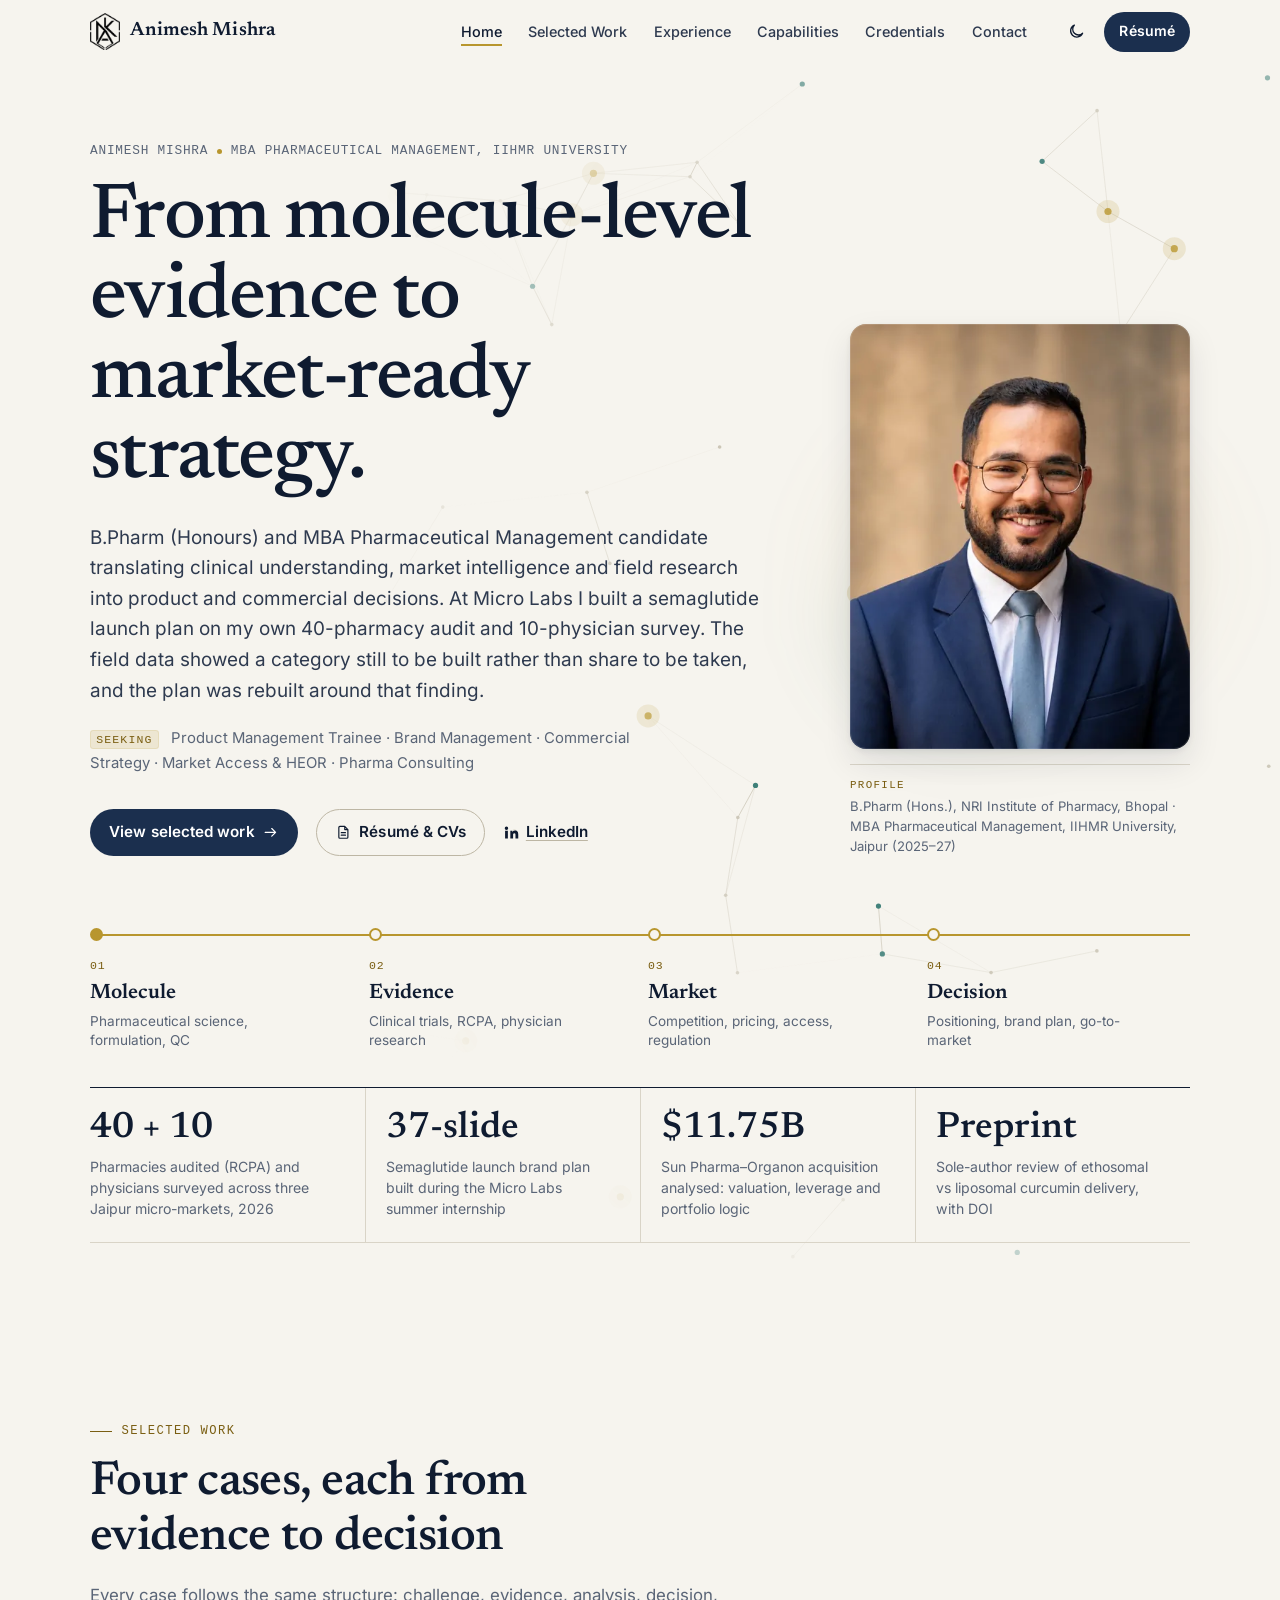
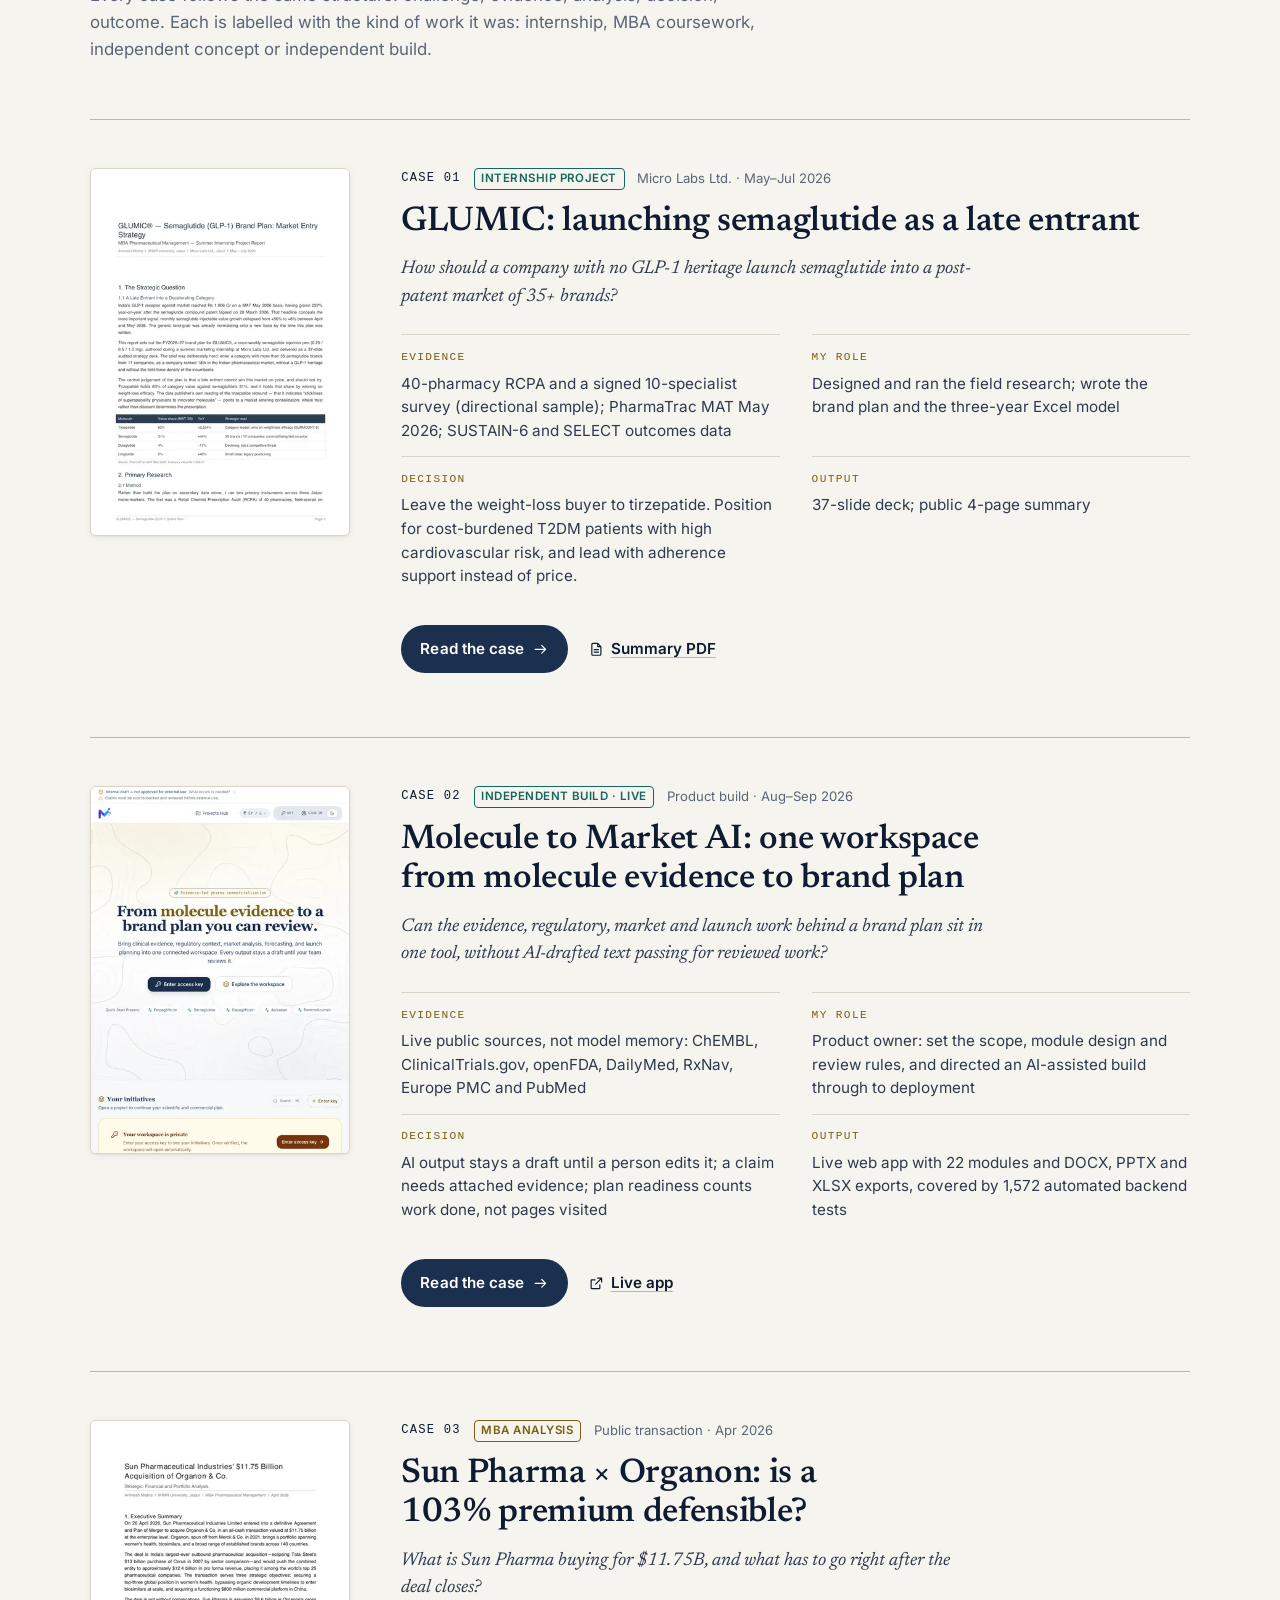
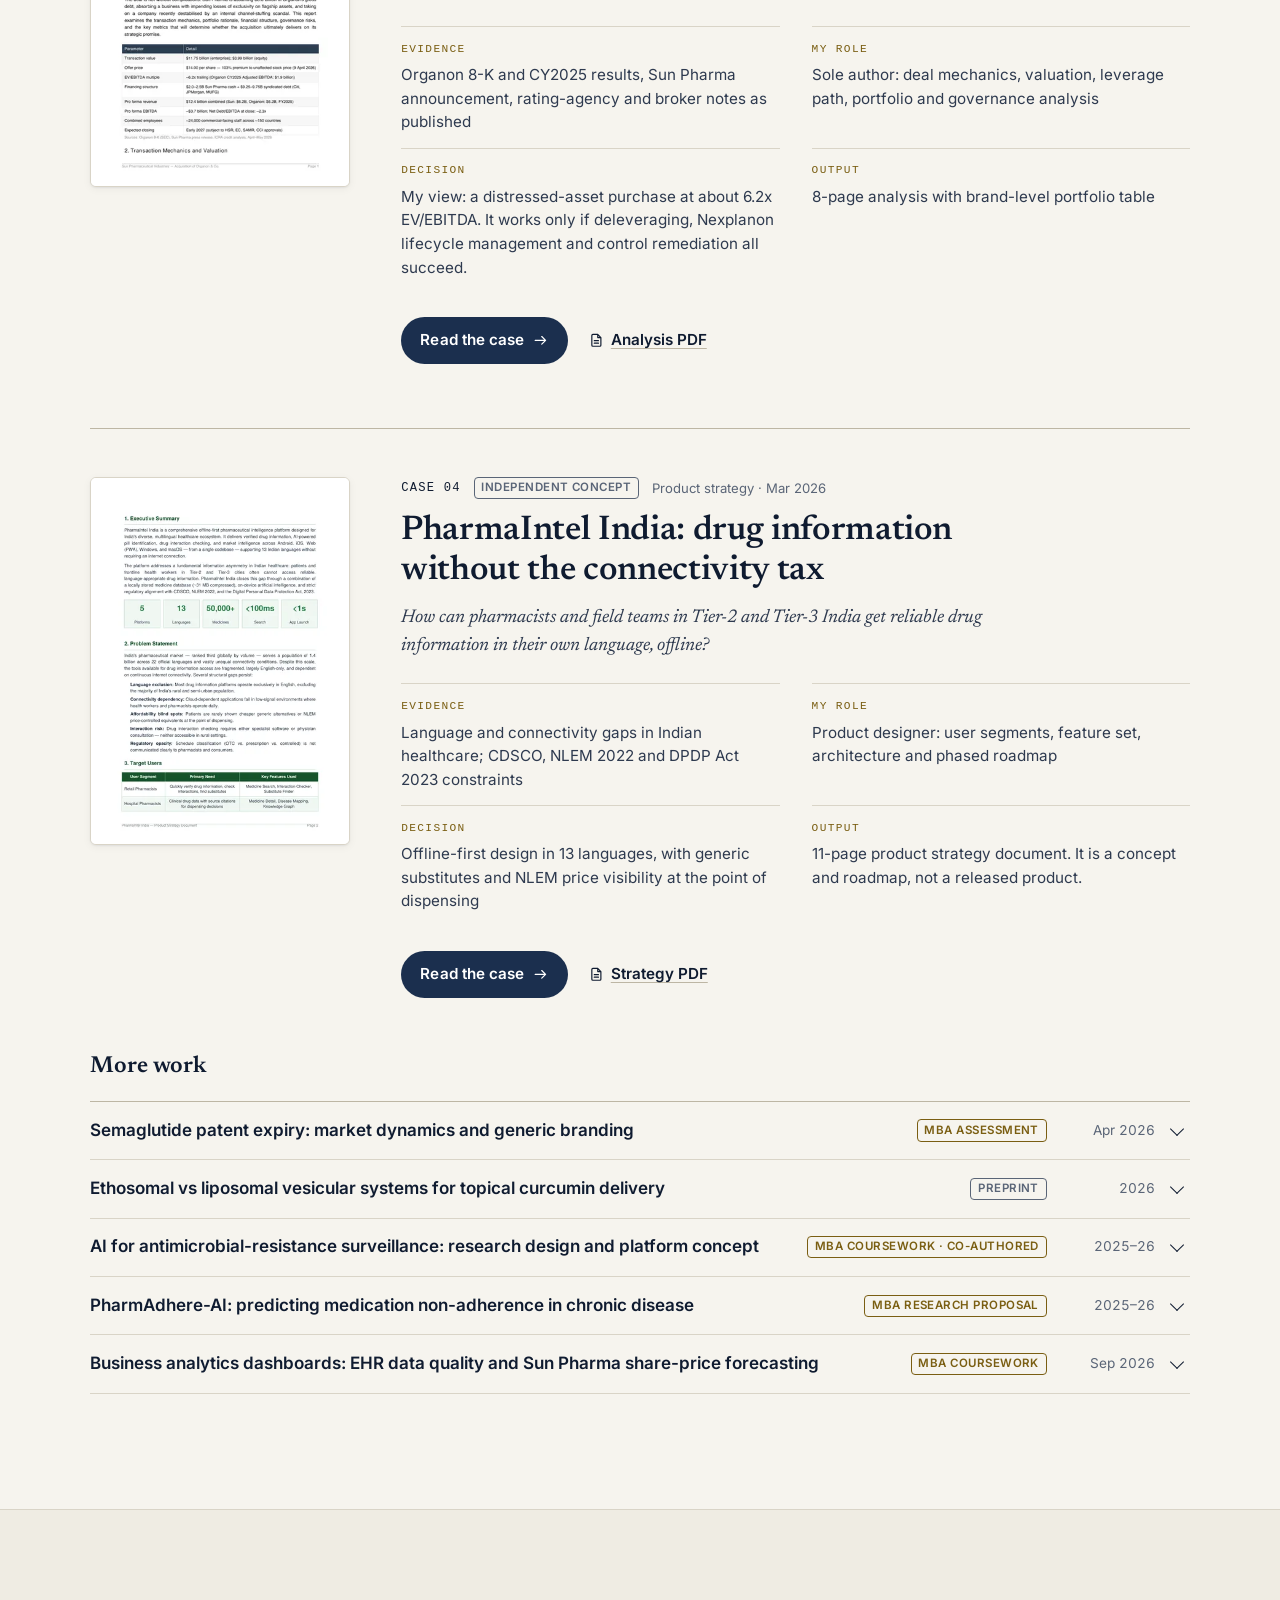
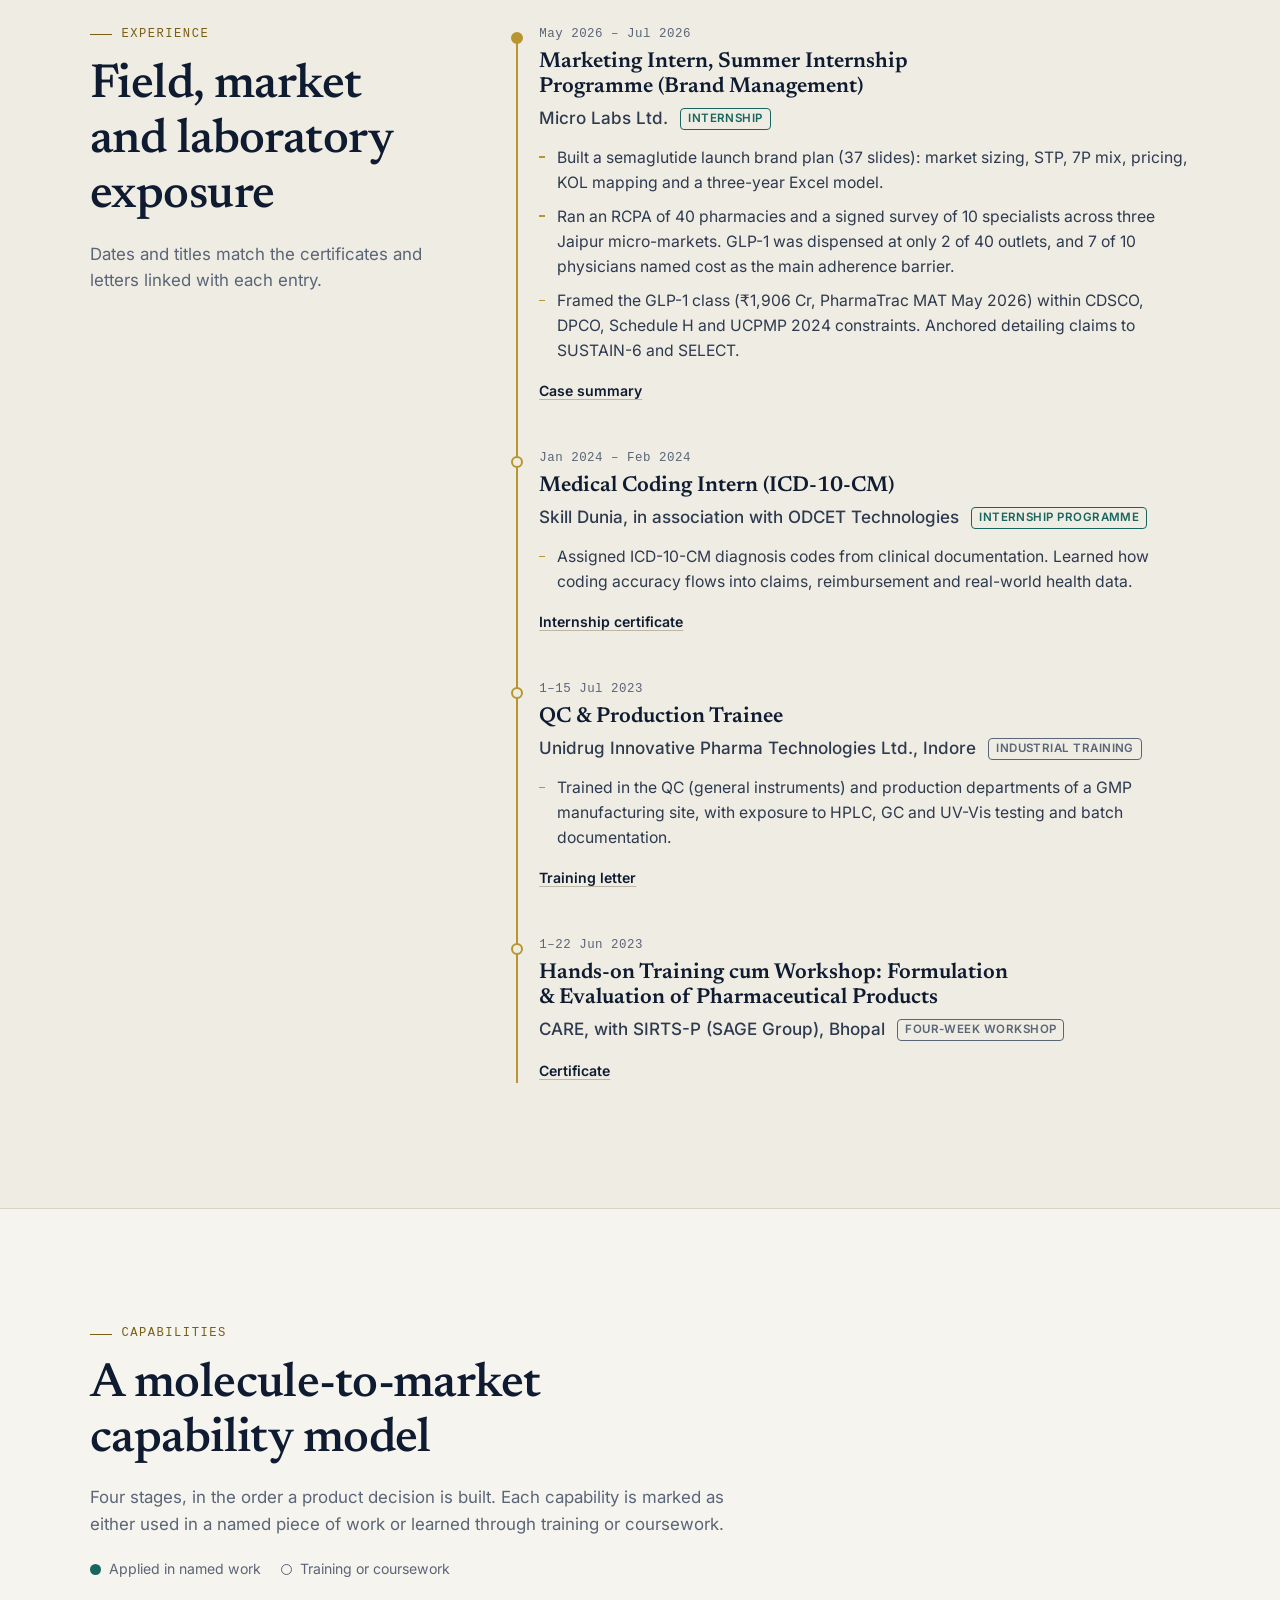
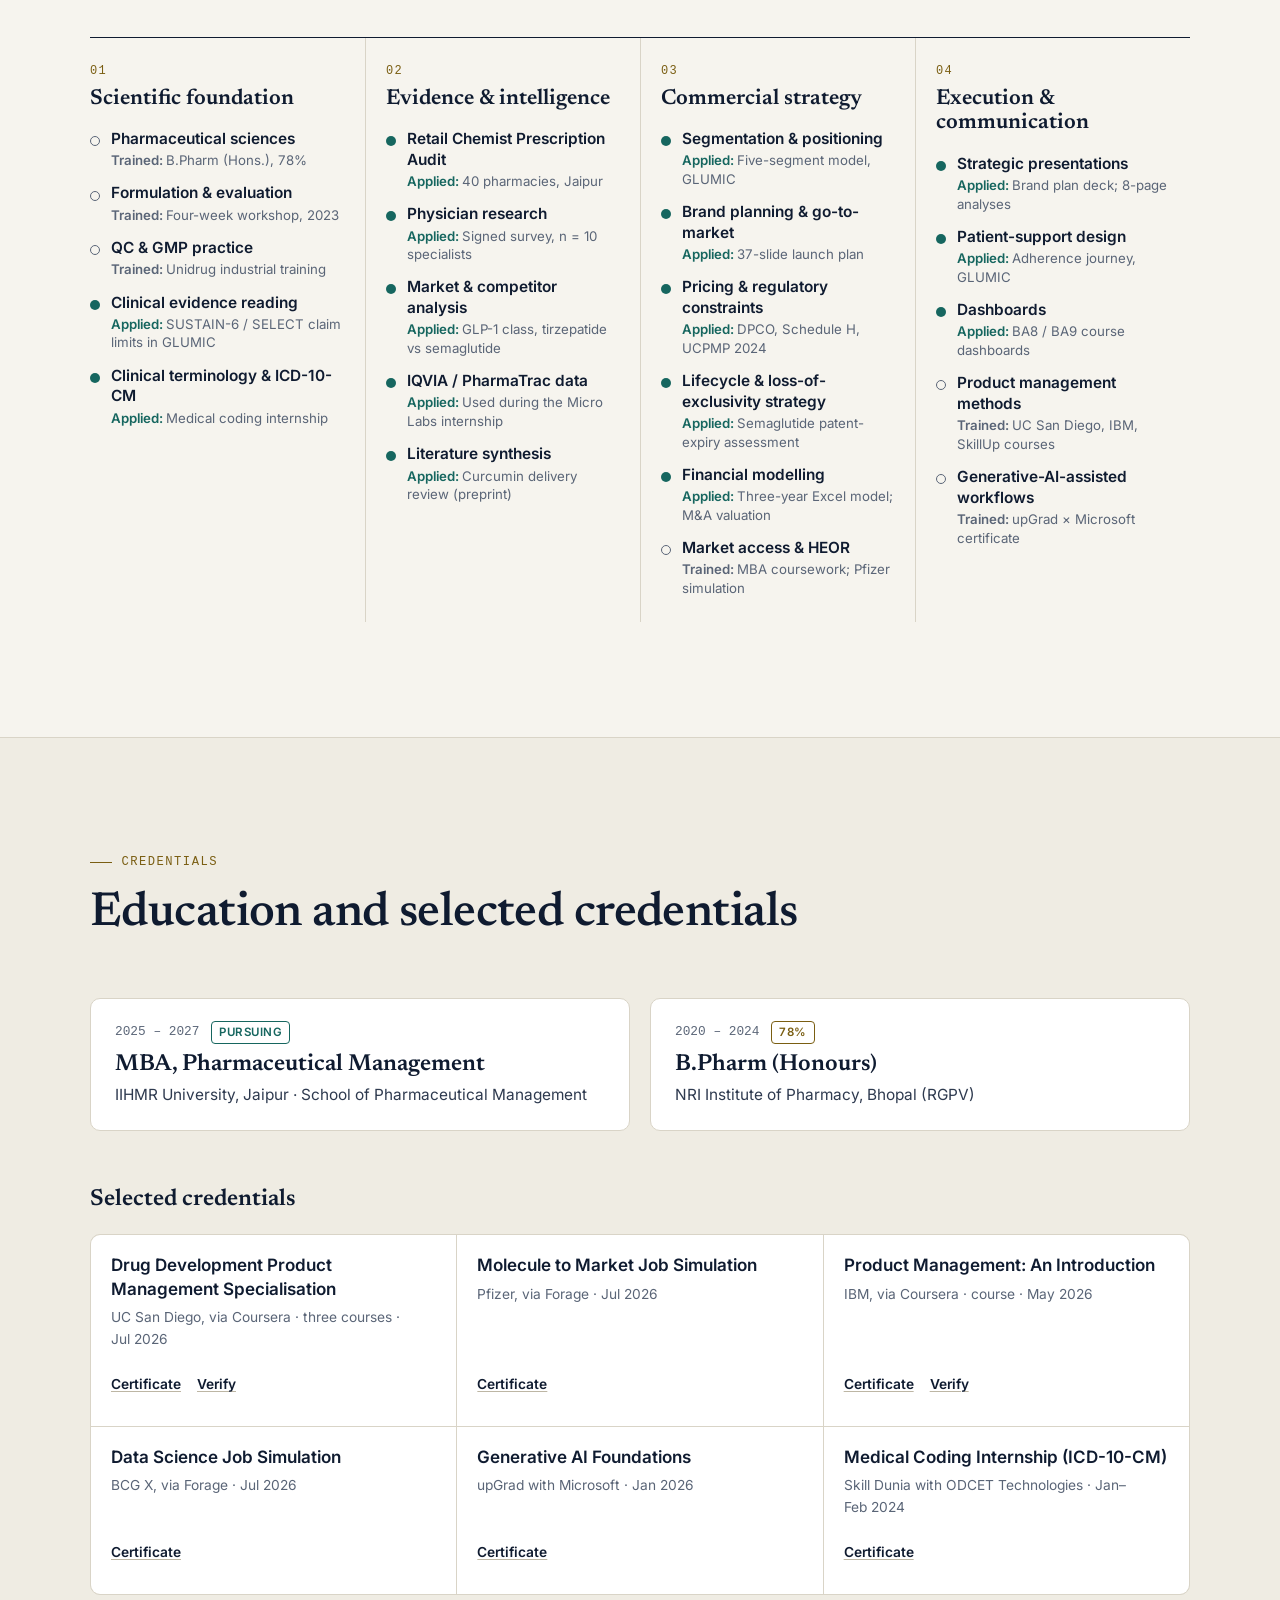
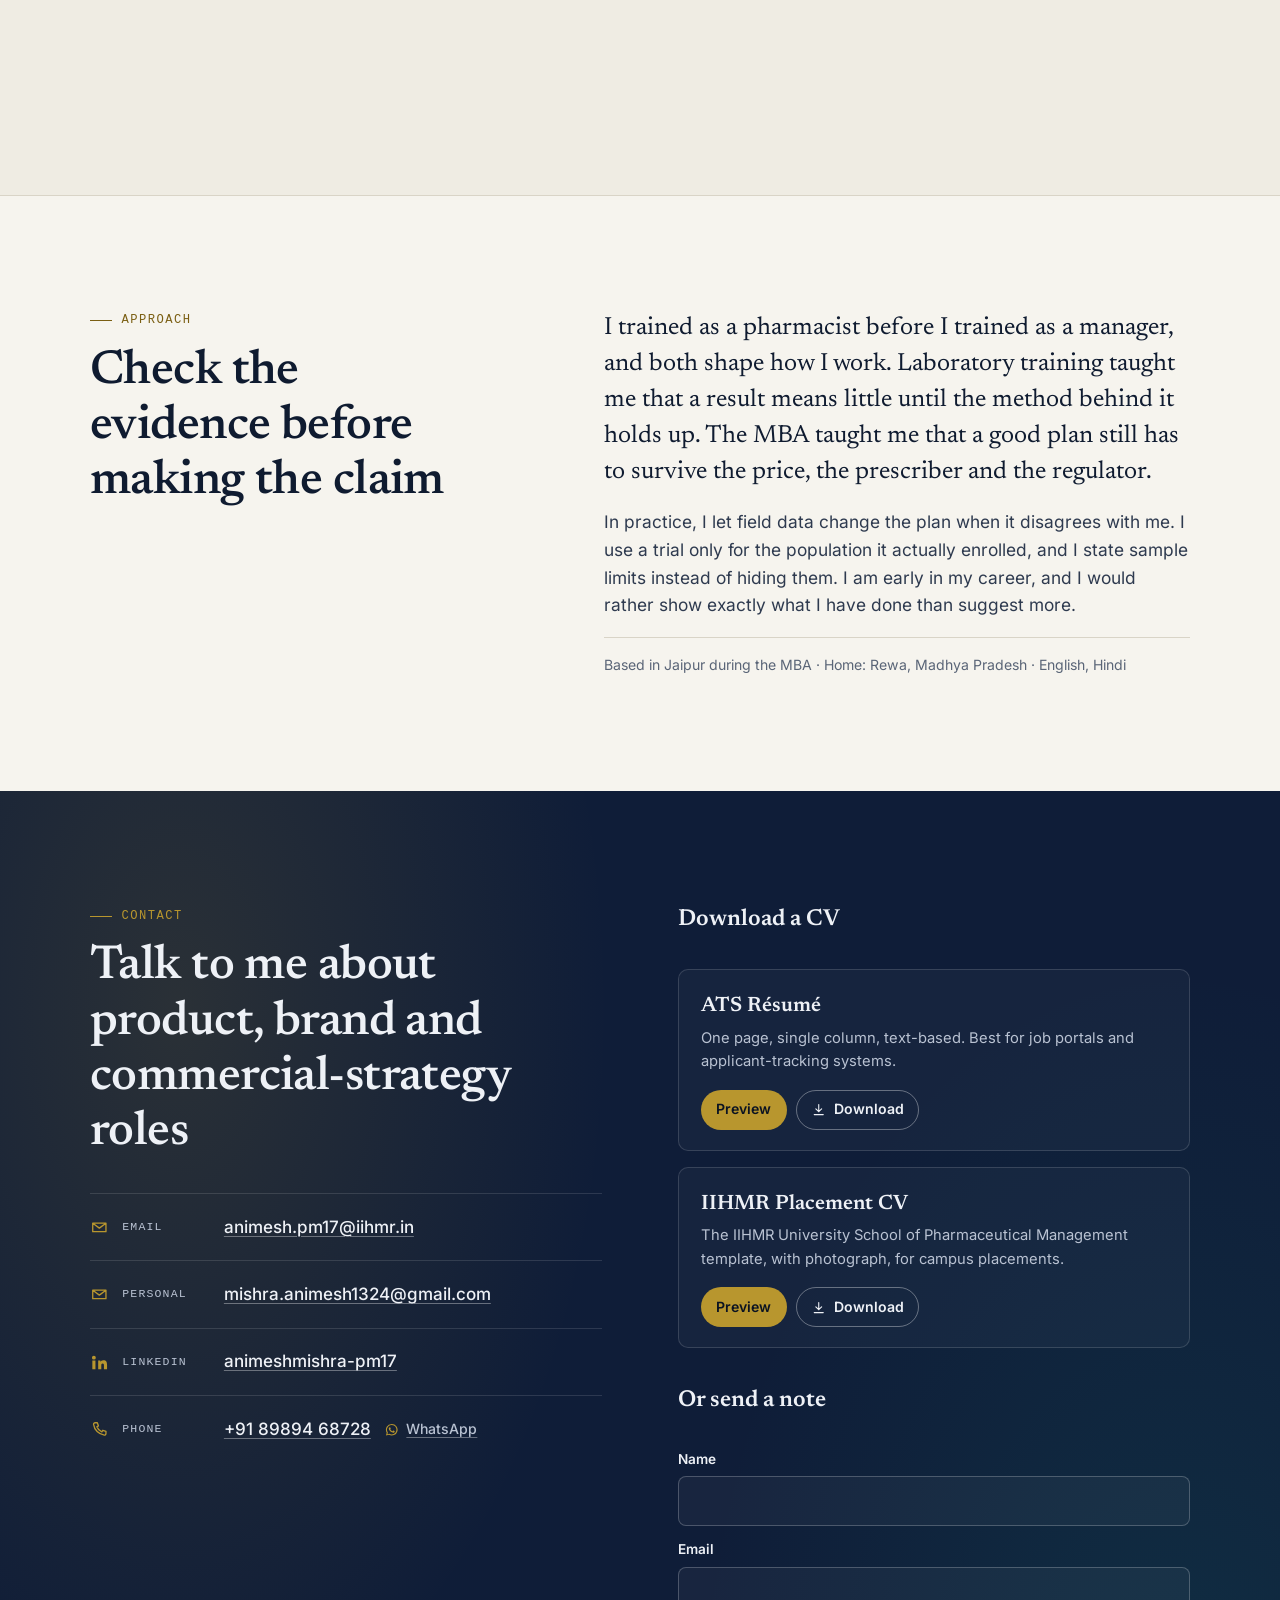
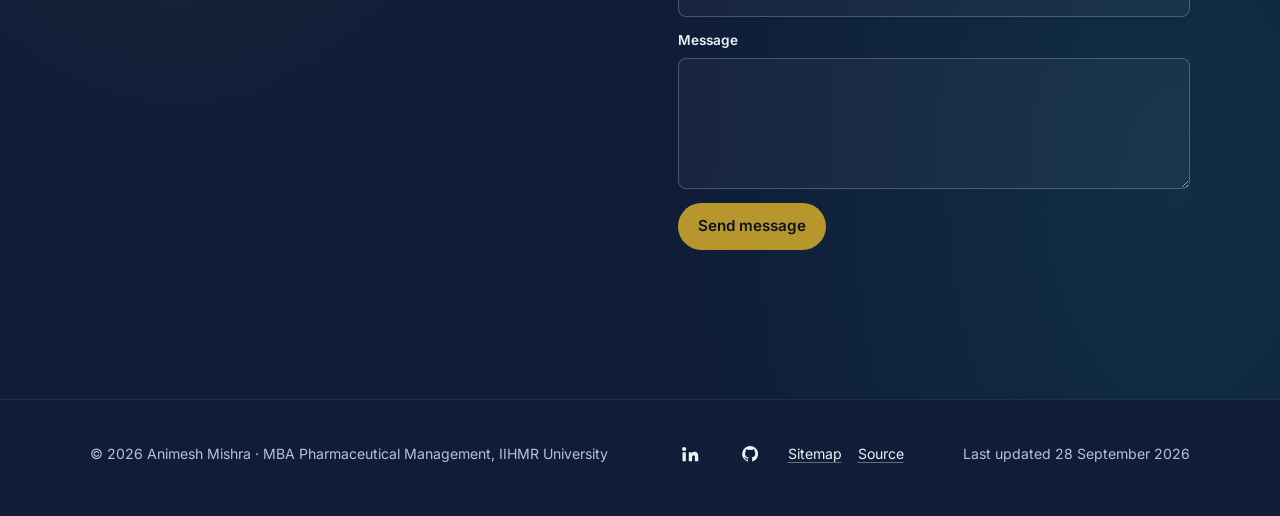
==== commit 326cb5a4: "Feature Molecule to Market AI as Case 02 and add it to both CVs New case card and dossier dialog wit" ====
--- a/index.html
+++ b/index.html
@@ -204,8 +204,8 @@
       <div class="wrap">
         <header class="section-head" data-reveal>
           <p class="kicker">Selected work</p>
-          <h2 class="section-title" id="work-title">Three cases, each from evidence to decision</h2>
-          <p class="section-deck">Every case follows the same structure: challenge, evidence, analysis, decision, outcome. Each is labelled with the kind of work it was: internship, MBA coursework or independent.</p>
+          <h2 class="section-title" id="work-title">Four cases, each from evidence to decision</h2>
+          <p class="section-deck">Every case follows the same structure: challenge, evidence, analysis, decision, outcome. Each is labelled with the kind of work it was: internship, MBA coursework, independent concept or independent build.</p>
         </header>
 
         <div class="cases">
@@ -232,12 +232,34 @@
           </article>
 
           <!-- CASE 02 -->
+          <article class="case" data-reveal aria-labelledby="c2m-title">
+            <div class="case-media">
+              <img src="assets/img/cases/m2m-app.webp" width="420" height="594" loading="lazy" decoding="async" alt="Home screen of the Molecule to Market AI web app">
+            </div>
+            <div class="case-body">
+              <p class="case-meta"><span class="case-no">Case 02</span><span class="tag tag--current">Independent build · live</span><span>Product build · Aug–Sep 2026</span></p>
+              <h3 class="case-title" id="c2m-title">Molecule to Market AI: one workspace from molecule evidence to brand plan</h3>
+              <p class="case-q">Can the evidence, regulatory, market and launch work behind a brand plan sit in one tool, without AI-drafted text passing for reviewed work?</p>
+              <dl class="case-facts">
+                <div><dt>Evidence</dt><dd>Live public sources, not model memory: ChEMBL, ClinicalTrials.gov, openFDA, DailyMed, RxNav, Europe PMC and PubMed</dd></div>
+                <div><dt>My role</dt><dd>Product owner: set the scope, module design and review rules, and directed an AI-assisted build through to deployment</dd></div>
+                <div><dt>Decision</dt><dd>AI output stays a draft until a person edits it; a claim needs attached evidence; plan readiness counts work done, not pages visited</dd></div>
+                <div><dt>Output</dt><dd>Live web app with 22 modules and DOCX, PPTX and XLSX exports, covered by 1,572 automated backend tests</dd></div>
+              </dl>
+              <div class="case-actions">
+                <button class="btn btn--solid" type="button" data-dialog="case-m2m">Read the case <svg class="i" aria-hidden="true"><use href="#i-arrow"/></svg></button>
+                <a class="text-link" href="https://moleculetomarket.app" target="_blank" rel="noopener noreferrer"><svg class="i" aria-hidden="true"><use href="#i-external"/></svg> Live app<span class="visually-hidden"> (opens in a new tab)</span></a>
+              </div>
+            </div>
+          </article>
+
+          <!-- CASE 03 -->
           <article class="case" data-reveal aria-labelledby="c2-title">
             <div class="case-media">
               <img src="assets/img/cases/p6-sun-organon.webp" width="420" height="594" loading="lazy" decoding="async" alt="Cover page of the Sun Pharma and Organon acquisition analysis">
             </div>
             <div class="case-body">
-              <p class="case-meta"><span class="case-no">Case 02</span><span class="tag tag--academic">MBA analysis</span><span>Public transaction · Apr 2026</span></p>
+              <p class="case-meta"><span class="case-no">Case 03</span><span class="tag tag--academic">MBA analysis</span><span>Public transaction · Apr 2026</span></p>
               <h3 class="case-title" id="c2-title">Sun Pharma × Organon: is a 103% premium defensible?</h3>
               <p class="case-q">What is Sun Pharma buying for $11.75B, and what has to go right after the deal closes?</p>
               <dl class="case-facts">
@@ -253,13 +275,13 @@
             </div>
           </article>
 
-          <!-- CASE 03 -->
+          <!-- CASE 04 -->
           <article class="case" data-reveal aria-labelledby="c3-title">
             <div class="case-media">
               <img src="assets/img/cases/pharmaintel-p2.webp" width="420" height="594" loading="lazy" decoding="async" alt="Executive-summary page of the PharmaIntel India product strategy document">
             </div>
             <div class="case-body">
-              <p class="case-meta"><span class="case-no">Case 03</span><span class="tag tag--independent">Independent concept</span><span>Product strategy · Mar 2026</span></p>
+              <p class="case-meta"><span class="case-no">Case 04</span><span class="tag tag--independent">Independent concept</span><span>Product strategy · Mar 2026</span></p>
               <h3 class="case-title" id="c3-title">PharmaIntel India: drug information without the connectivity tax</h3>
               <p class="case-q">How can pharmacists and field teams in Tier-2 and Tier-3 India get reliable drug information in their own language, offline?</p>
               <dl class="case-facts">
@@ -279,16 +301,6 @@
         <div class="more-work" data-reveal>
           <h3 class="subhead">More work</h3>
           <ul class="work-list">
-            <li>
-              <details class="work-item">
-                <summary><span class="work-title">Molecule to Market AI: from molecule evidence to a reviewable brand plan</span><span class="tag tag--independent">Independent build · live</span><span class="work-date">2026</span></summary>
-                <div class="work-detail">
-                  <p><strong>What it is.</strong> A pharma commercialisation workspace I designed and built, live at moleculetomarket.app. It brings clinical evidence, regulatory context, market analysis, forecasting and launch planning for one molecule into 22 connected modules, for brand managers, medical affairs and launch teams.</p>
-                  <p><strong>Design choices.</strong> AI-generated sections stay drafts until the team edits and reviews them, and regenerating never overwrites human edits. Plan readiness is scored from work actually done, not from pages visited. Claim review is an evidence assessment, not promotional clearance: a claim can be marked supported only with evidence attached.</p>
-                  <p class="link-row"><a class="text-link" href="https://moleculetomarket.app" target="_blank" rel="noopener noreferrer"><svg class="i" aria-hidden="true"><use href="#i-external"/></svg> Live app<span class="visually-hidden"> (opens in a new tab)</span></a></p>
-                </div>
-              </details>
-            </li>
             <li>
               <details class="work-item">
                 <summary><span class="work-title">Semaglutide patent expiry: market dynamics and generic branding</span><span class="tag tag--academic">MBA assessment</span><span class="work-date">Apr 2026</span></summary>
@@ -671,11 +683,34 @@
     </div>
   </dialog>
 
+  <dialog class="dlg dlg--case" id="case-m2m" aria-labelledby="dg2m">
+    <div class="dlg-inner">
+      <div class="dlg-head">
+        <div>
+          <p class="case-meta"><span class="case-no">Case 02</span><span class="tag tag--current">Independent build · live</span><span>Product build · Aug–Sep 2026</span></p>
+          <h2 class="dlg-title" id="dg2m">Molecule to Market AI: one workspace from molecule evidence to brand plan</h2>
+        </div>
+        <button class="icon-btn dlg-close" type="button" data-close aria-label="Close"><svg class="i" aria-hidden="true"><use href="#i-close"/></svg></button>
+      </div>
+      <ol class="dossier">
+        <li><h3>Challenge</h3><p>A brand plan draws on work spread across tools and teams: pharmacology, trials, label and regulatory status, competitors, forecasts and launch planning. Generative AI can now draft all of it in minutes, which creates a new risk: confident text that looks reviewed but is not.</p></li>
+        <li><h3>Evidence</h3><p>The app pulls from public sources rather than the model's memory: ChEMBL for pharmacology, ClinicalTrials.gov for trials, openFDA and DailyMed for labels and safety, RxNav for drug naming, and Europe PMC and PubMed for literature.</p></li>
+        <li><h3>Analysis</h3><p>I organised the product around three roles, brand managers, regulatory and medical affairs, and field teams, and set one test for every module: does it help one of them do real work? The biggest design risk was not a missing feature. It was the tool overstating how finished a plan is.</p></li>
+        <li><h3>Decision</h3><p>Three product rules. Generated text stays a draft, and regenerating never overwrites human edits. A claim can be marked supported only with evidence attached, and claim review is labelled an evidence assessment, not promotional clearance. Plan readiness is scored from edited and reviewed content, never from navigation.</p></li>
+        <li><h3>Outcome</h3><p>A live web app at moleculetomarket.app: 22 connected modules from molecule intelligence to launch planning, with DOCX, PPTX and XLSX exports. It is backed by 1,572 automated backend tests and a twice-daily production self-check.</p></li>
+      </ol>
+      <p class="dossier-note"><strong>Scope and limits.</strong> An independent build, developed with AI coding assistance under my product direction. The workspace is access-key gated and labelled an internal draft: its outputs need expert review before any external use. No commercial customers or users are claimed.</p>
+      <div class="dlg-actions">
+        <a class="btn btn--solid" href="https://moleculetomarket.app" target="_blank" rel="noopener noreferrer"><svg class="i" aria-hidden="true"><use href="#i-external"/></svg> Open the live app<span class="visually-hidden"> (opens in a new tab)</span></a>
+      </div>
+    </div>
+  </dialog>
+
   <dialog class="dlg dlg--case" id="case-organon" aria-labelledby="dg2">
     <div class="dlg-inner">
       <div class="dlg-head">
         <div>
-          <p class="case-meta"><span class="case-no">Case 02</span><span class="tag tag--academic">MBA analysis</span><span>Public transaction · Apr 2026</span></p>
+          <p class="case-meta"><span class="case-no">Case 03</span><span class="tag tag--academic">MBA analysis</span><span>Public transaction · Apr 2026</span></p>
           <h2 class="dlg-title" id="dg2">Sun Pharma × Organon: is a 103% premium defensible?</h2>
         </div>
         <button class="icon-btn dlg-close" type="button" data-close aria-label="Close"><svg class="i" aria-hidden="true"><use href="#i-close"/></svg></button>
@@ -698,7 +733,7 @@
     <div class="dlg-inner">
       <div class="dlg-head">
         <div>
-          <p class="case-meta"><span class="case-no">Case 03</span><span class="tag tag--independent">Independent concept</span><span>Product strategy · Mar 2026</span></p>
+          <p class="case-meta"><span class="case-no">Case 04</span><span class="tag tag--independent">Independent concept</span><span>Product strategy · Mar 2026</span></p>
           <h2 class="dlg-title" id="dg3">PharmaIntel India: drug information without the connectivity tax</h2>
         </div>
         <button class="icon-btn dlg-close" type="button" data-close aria-label="Close"><svg class="i" aria-hidden="true"><use href="#i-close"/></svg></button>
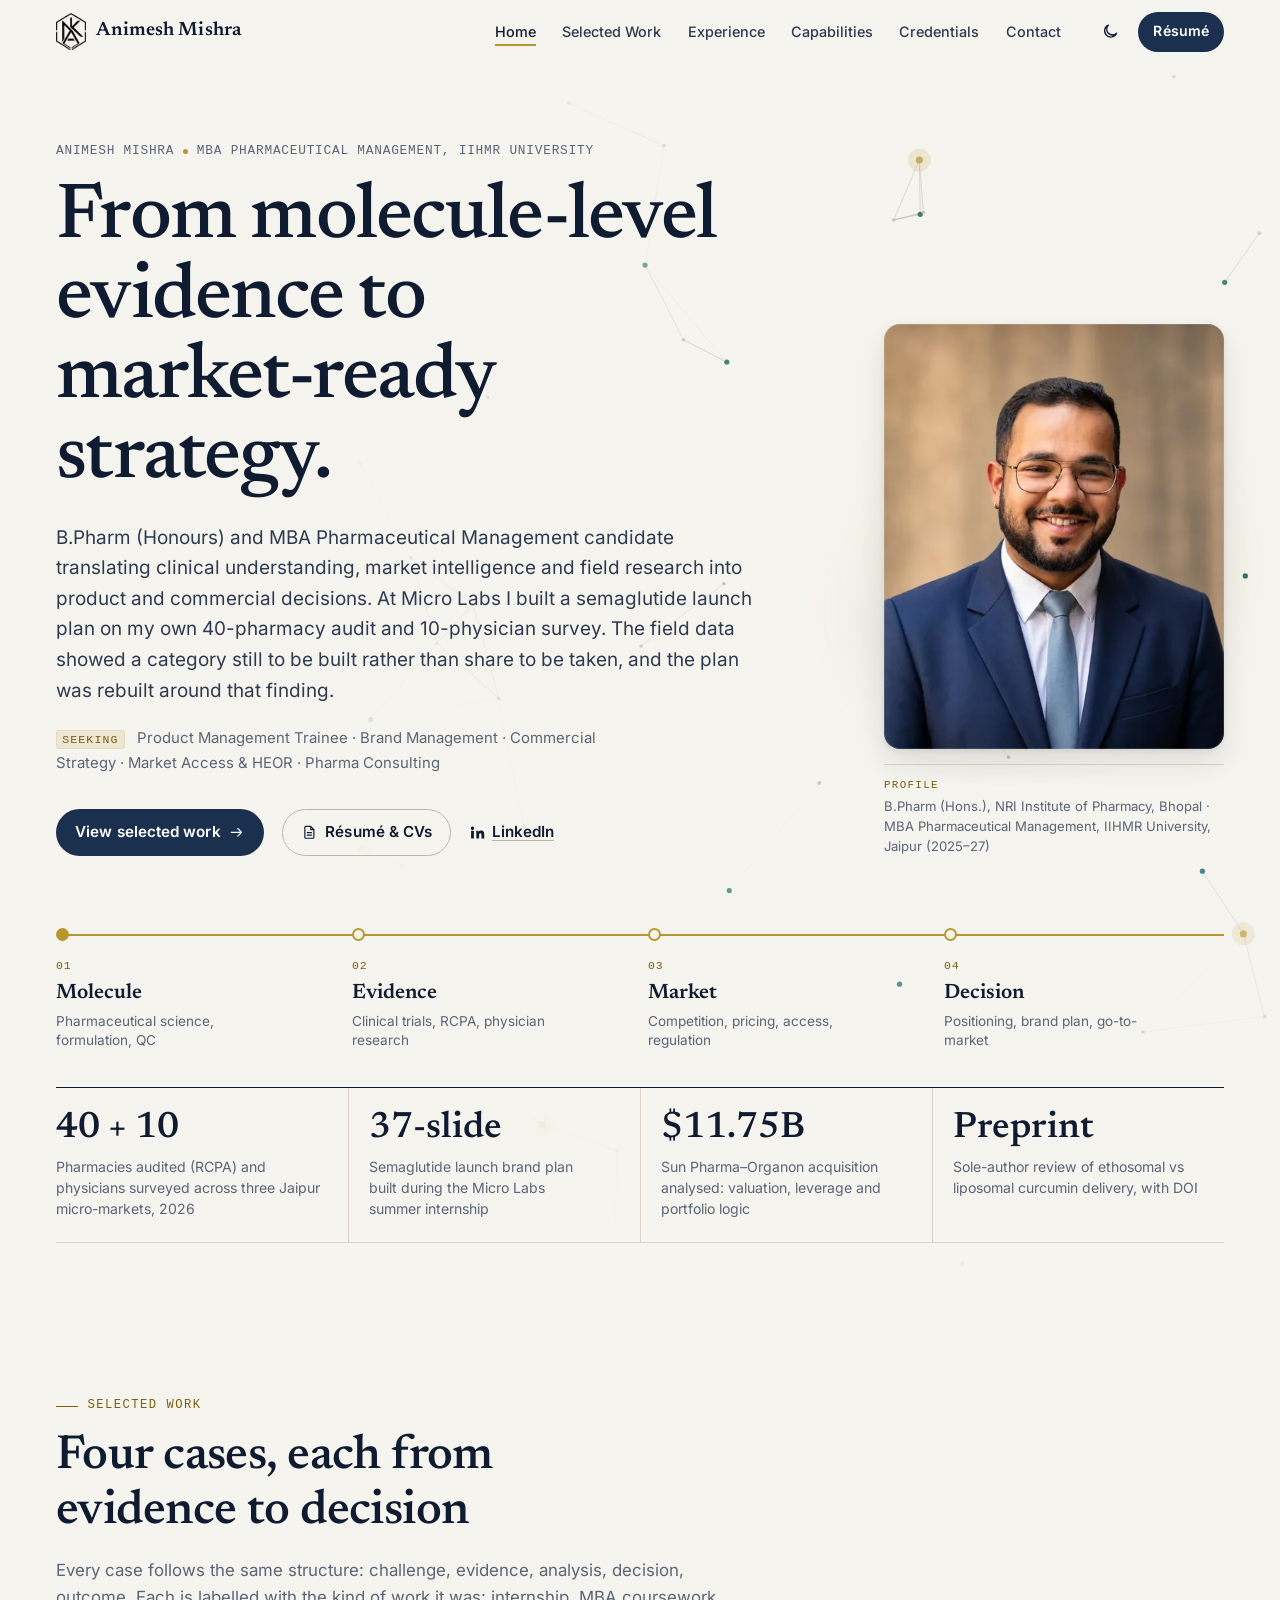
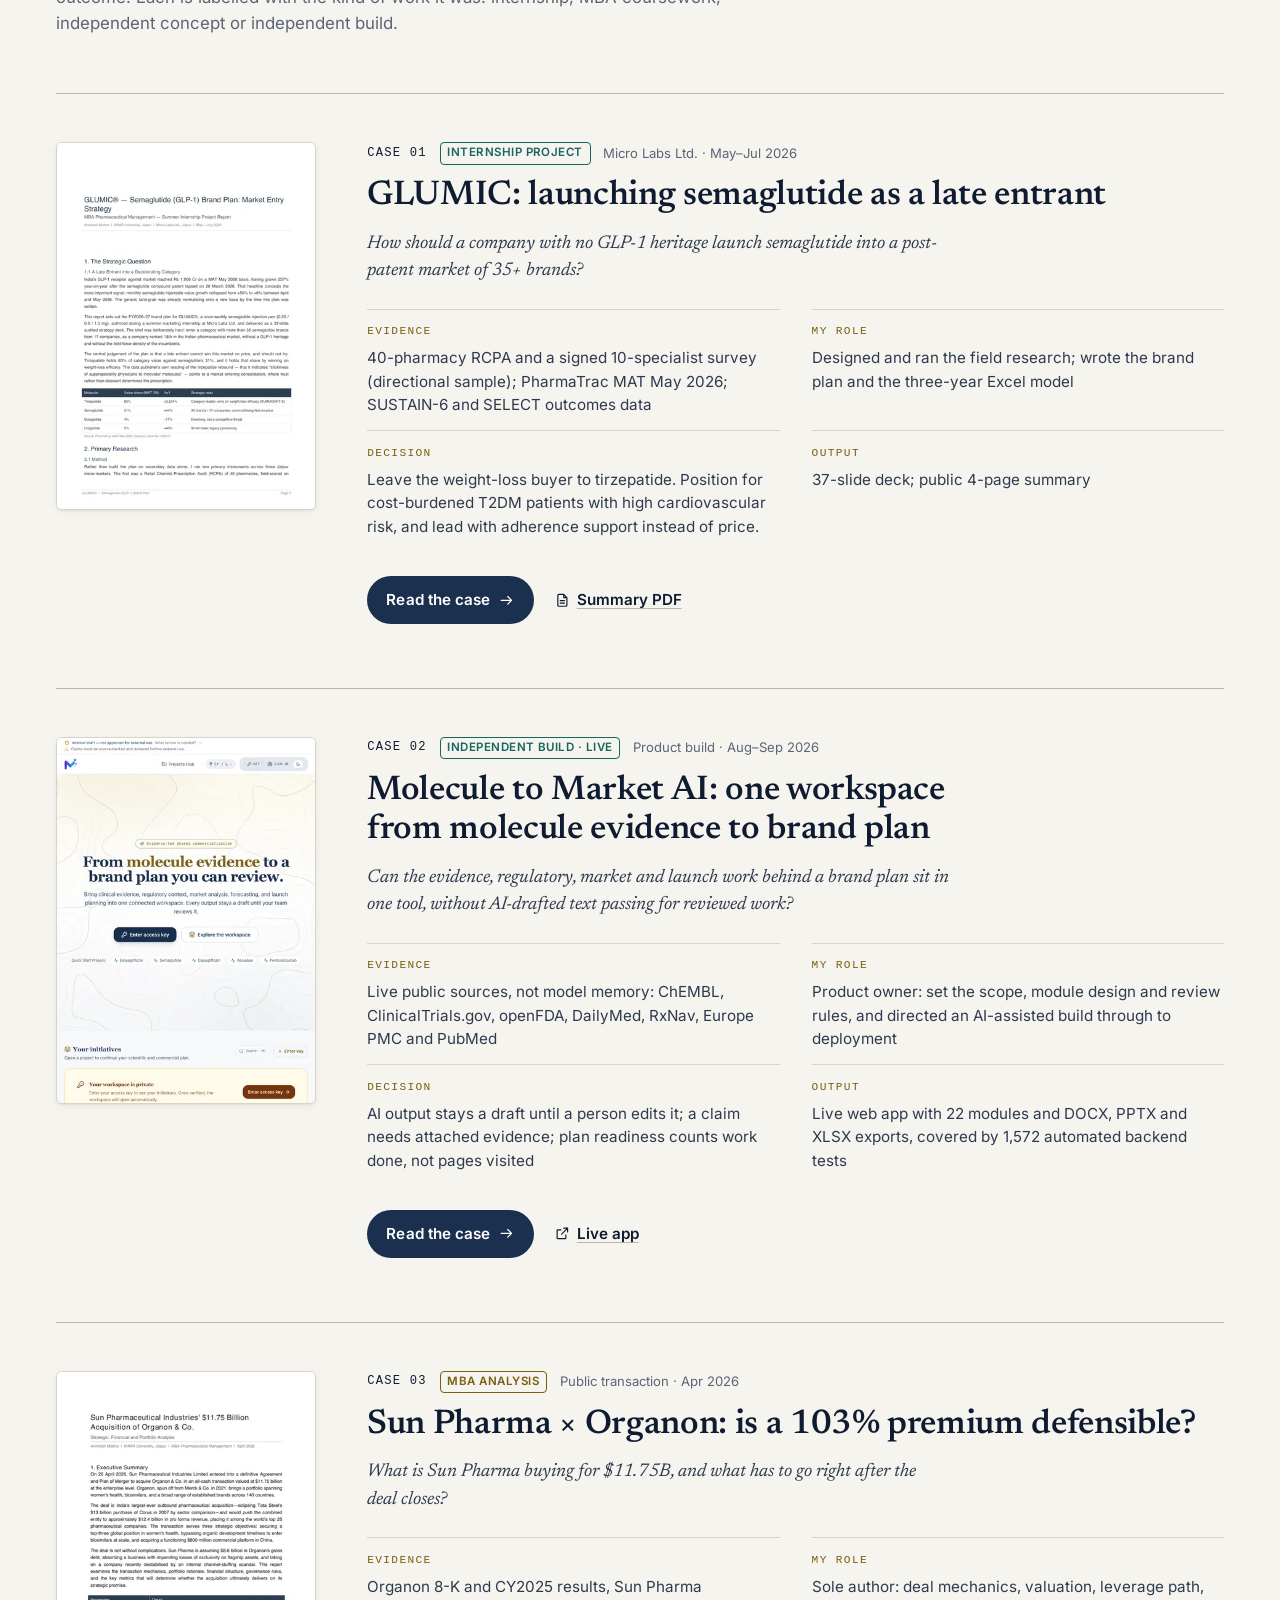
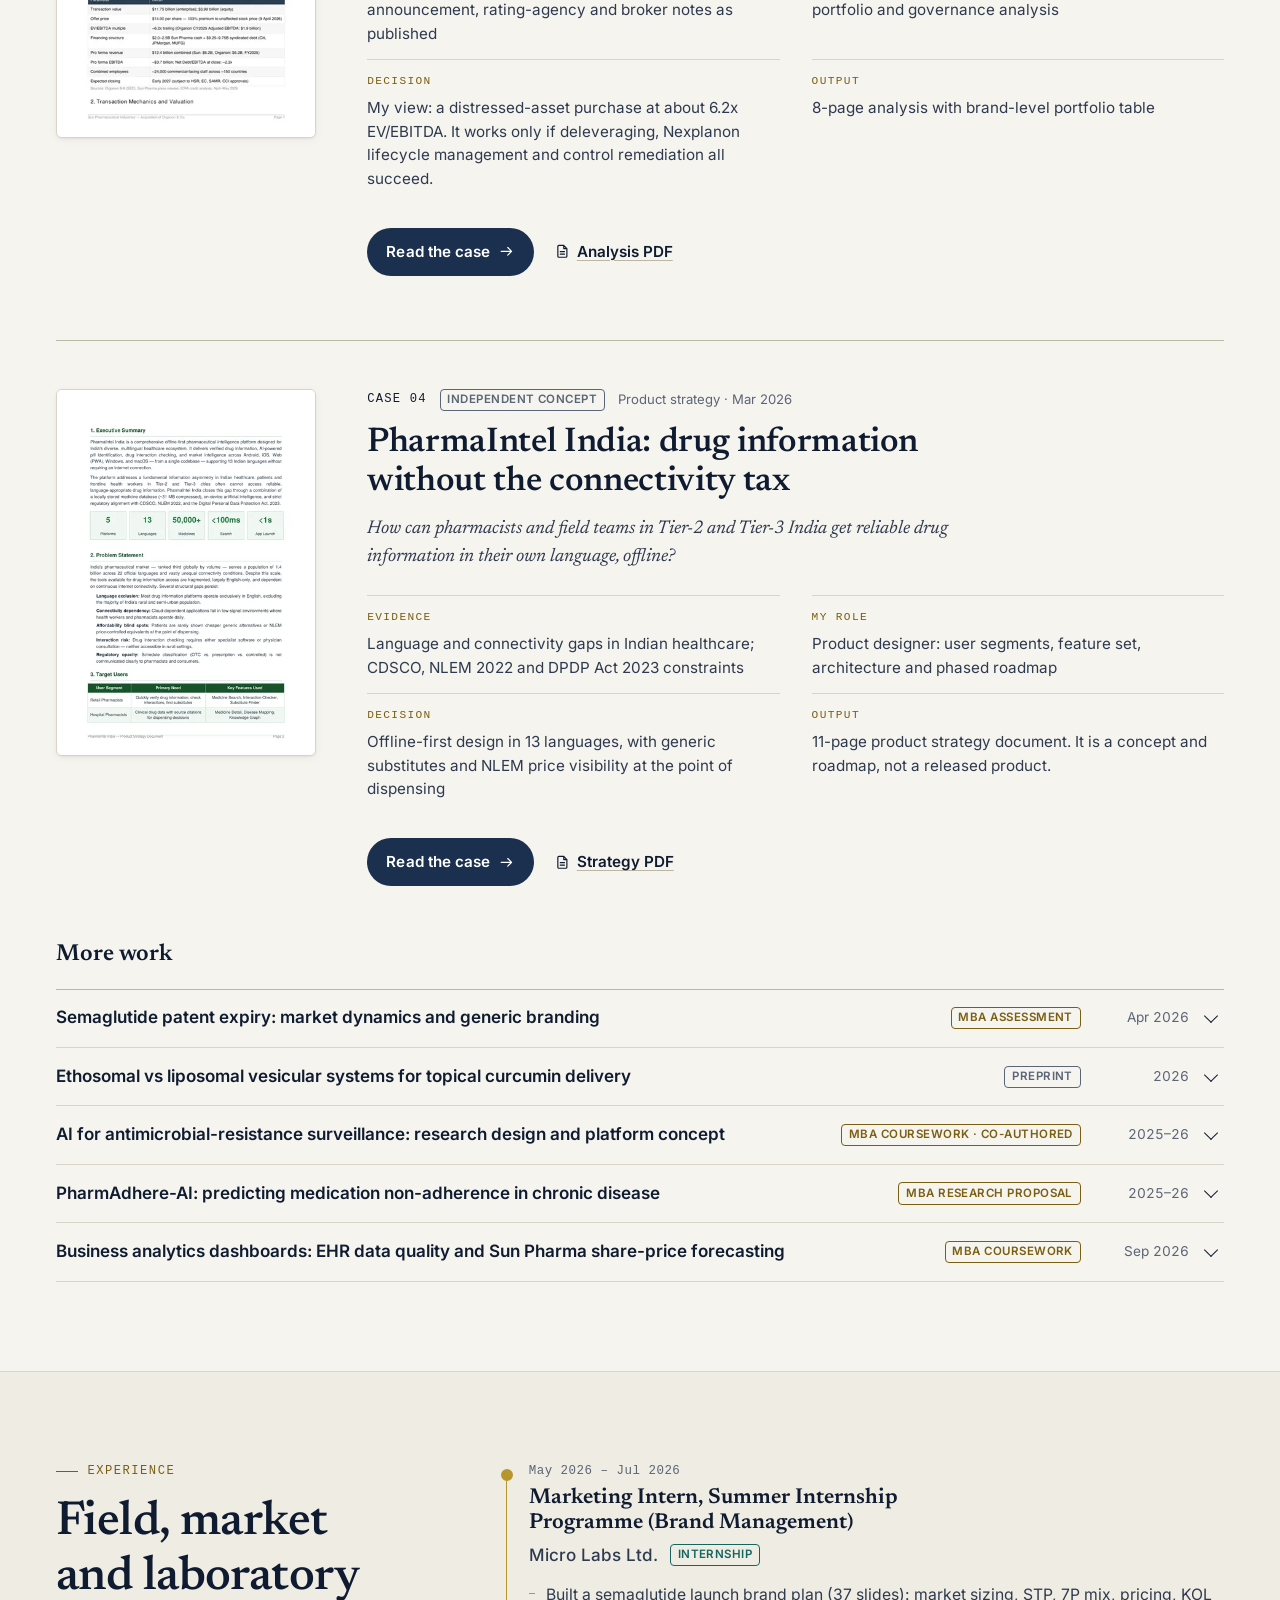
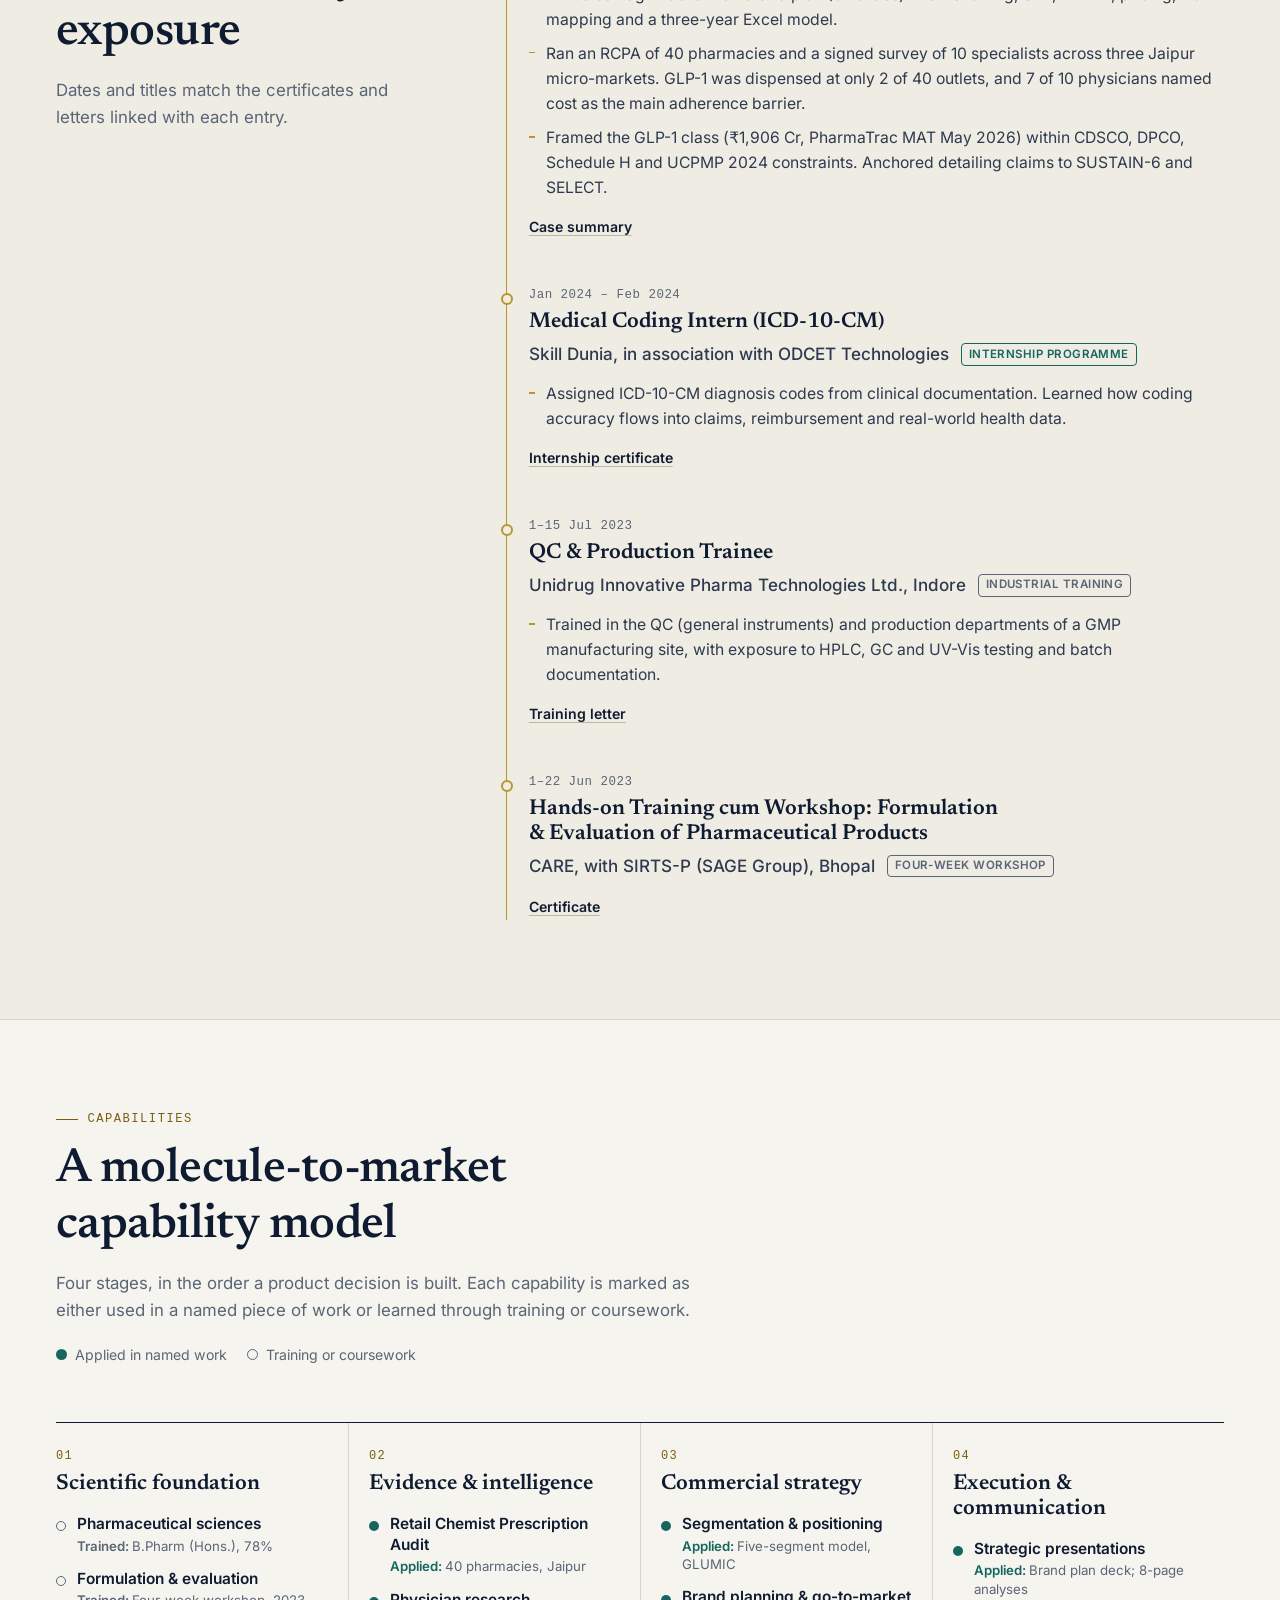
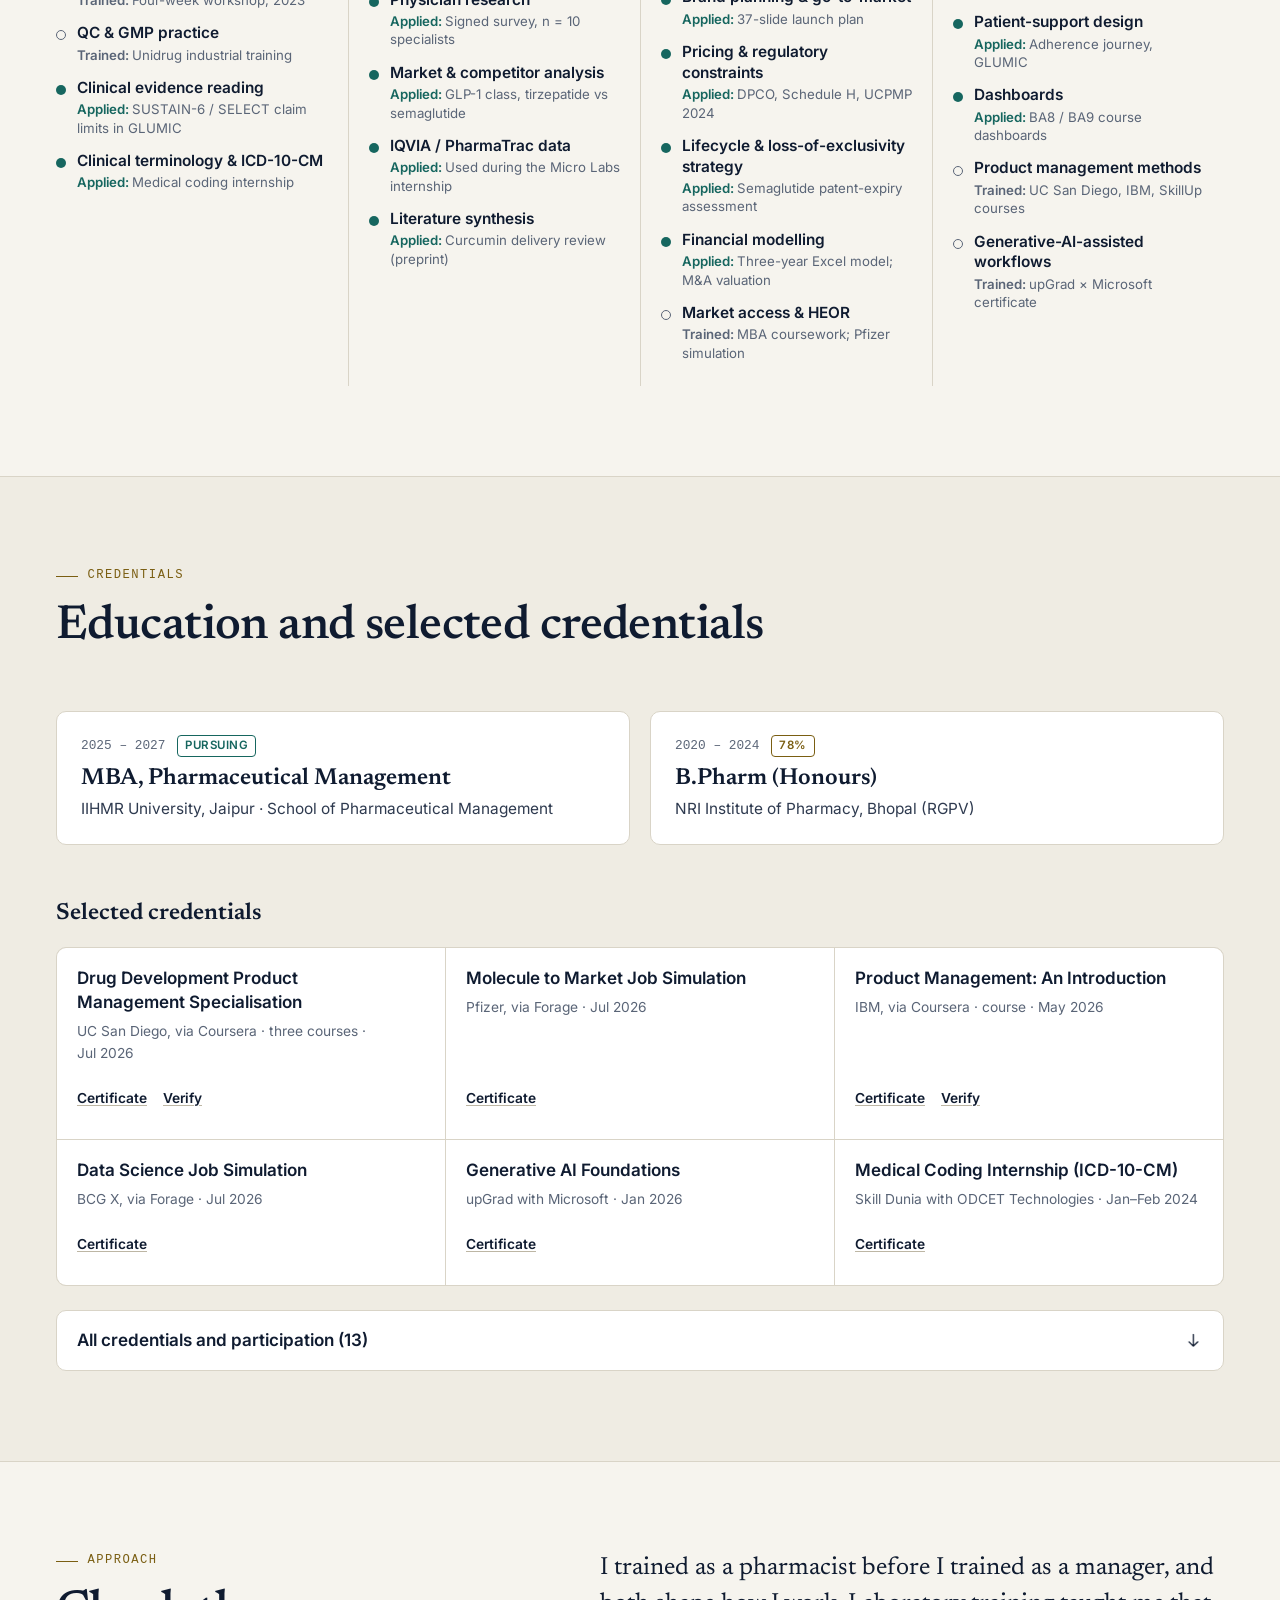
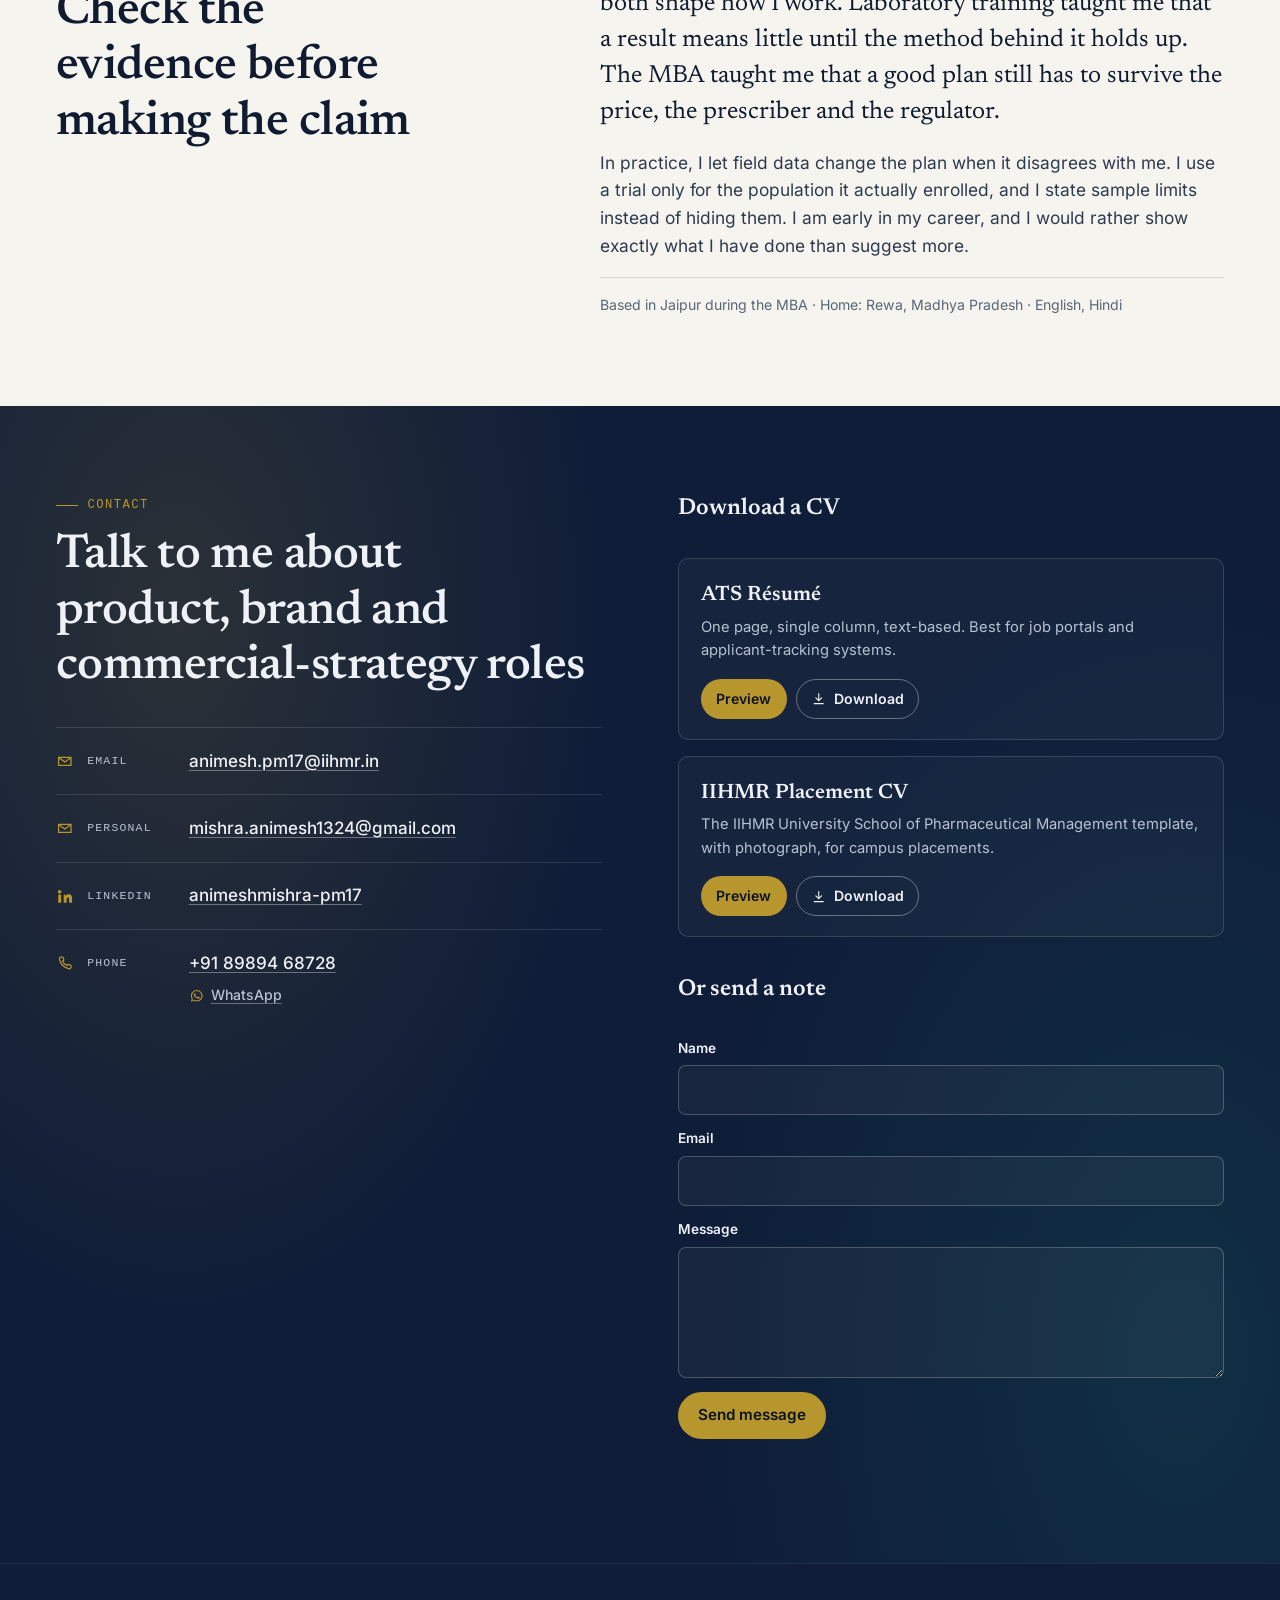
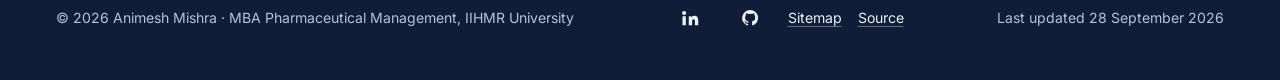
==== commit 611819ab: "Fix mobile overflow and widen desktop layout Clip the hero so the portrait halo no longer causes hor" ====
--- a/index.html
+++ b/index.html
@@ -66,7 +66,7 @@
   <link rel="manifest" href="manifest.json">
   <link rel="preload" href="assets/fonts/newsreader-var-latin.woff2" as="font" type="font/woff2" crossorigin>
   <link rel="preload" href="assets/fonts/inter-var-latin.woff2" as="font" type="font/woff2" crossorigin>
-  <link rel="stylesheet" href="assets/css/styles.css?v=2">
+  <link rel="stylesheet" href="assets/css/styles.css?v=4">
   <script>
     /* Theme + motion flags before first paint (prevents a flash of the wrong theme). */
     (function () {
@@ -568,7 +568,7 @@
           <h2 class="section-title" id="contact-title">Talk to me about product, brand and <span class="nowrap">commercial-strategy</span> roles</h2>
           <ul class="contact-list">
             <li><svg class="i" aria-hidden="true"><use href="#i-mail"/></svg><span class="cl-l">Email</span><a href="mailto:animesh.pm17@iihmr.in">animesh.pm17@iihmr.in</a></li>
-            <li><svg class="i" aria-hidden="true"><use href="#i-mail"/></svg><span class="cl-l">Personal</span><a href="mailto:mishra.animesh1324@gmail.com">mishra.animesh1324@gmail.com</a></li>
+            <li><svg class="i" aria-hidden="true"><use href="#i-mail"/></svg><span class="cl-l">Personal</span><a href="mailto:mishra.animesh1324@gmail.com">mishra.animesh1324@<wbr>gmail.com</a></li>
             <li><svg class="i" aria-hidden="true"><use href="#i-linkedin"/></svg><span class="cl-l">LinkedIn</span><a href="https://www.linkedin.com/in/animeshmishra-pm17" target="_blank" rel="noopener noreferrer">animeshmishra-pm17<span class="visually-hidden"> (opens in a new tab)</span></a></li>
             <li><svg class="i" aria-hidden="true"><use href="#i-phone"/></svg><span class="cl-l">Phone</span><a href="tel:+918989468728">+91&nbsp;89894&nbsp;68728</a><a class="cl-alt" href="https://wa.me/918989468728" target="_blank" rel="noopener noreferrer"><svg class="i" aria-hidden="true"><use href="#i-whatsapp"/></svg>WhatsApp<span class="visually-hidden"> (opens in a new tab)</span></a></li>
           </ul>
--- a/assets/css/styles.css
+++ b/assets/css/styles.css
@@ -55,8 +55,8 @@
 
   --radius: 10px;
   --radius-lg: 16px;
-  --wrap: 1180px;
-  --gutter: clamp(16px, 4vw, 40px);
+  --wrap: 1280px;
+  --gutter: clamp(20px, 4.5vw, 56px);
   --header-h: 64px;
 
   /* motion */
@@ -134,6 +134,7 @@
 .skip-link:focus { top: 12px; }
 main:focus { outline: none; }
 
+@media (min-width: 1600px) { :root { --wrap: 1360px; } }
 .wrap { width: 100%; max-width: var(--wrap); margin-inline: auto; padding-inline: var(--gutter); }
 
 /* ---------- Buttons & links ---------- */
@@ -239,7 +240,7 @@
 }
 
 /* ---------- Section scaffolding ---------- */
-.section { padding-block: clamp(4rem, 9vw, 7.5rem); }
+.section { padding-block: clamp(3.5rem, 7vw, 6rem); }
 .section--tint { background: var(--paper-2); border-block: 1px solid var(--rule); }
 .section--ink { background: var(--ink-section); color: var(--on-ink-2); }
 .section--ink h2, .section--ink h3 { color: var(--on-ink); }
@@ -256,7 +257,7 @@
 .subhead--light { color: var(--on-ink); margin-top: 0; }
 
 /* ---------- Hero ---------- */
-.hero { padding-top: clamp(2.5rem, 6vw, 5rem); padding-bottom: clamp(2.5rem, 5vw, 4rem); position: relative; }
+.hero { padding-top: clamp(2.5rem, 6vw, 5rem); padding-bottom: clamp(2.5rem, 5vw, 4rem); position: relative; overflow-x: clip; }
 .hero-grid { display: grid; grid-template-columns: minmax(0, 1.55fr) minmax(0, .85fr); gap: clamp(2rem, 5vw, 5rem); align-items: end; }
 .eyebrow {
   font-family: var(--font-mono); font-size: .8rem; letter-spacing: .06em; text-transform: uppercase; color: var(--muted);
@@ -504,7 +505,9 @@
 /* ---------- Contact ---------- */
 .contact-grid { display: grid; grid-template-columns: minmax(0, 1fr) minmax(0, 1fr); gap: clamp(2.5rem, 6vw, 6rem); }
 .contact-list { margin-top: 2rem; display: grid; }
-.contact-list li { display: flex; flex-wrap: wrap; align-items: center; gap: .35rem .85rem; padding: .7rem 0; border-top: 1px solid rgba(255,255,255,.12); }
+.contact-list li { display: grid; grid-template-columns: 1.1rem 5.5rem minmax(0, 1fr); align-items: center; column-gap: .85rem; padding: .7rem 0; border-top: 1px solid rgba(255,255,255,.12); }
+.contact-list li > a { grid-column: 3; justify-self: start; overflow-wrap: break-word; min-width: 0; }
+.contact-list li > a + a { min-height: 32px; margin-top: -.35rem; }
 .contact-list .i { color: var(--gold-ui); }
 .cl-l { font-family: var(--font-mono); font-size: .72rem; letter-spacing: .1em; text-transform: uppercase; color: var(--on-ink-2); min-width: 5.5rem; }
 .contact-list a { color: var(--on-ink); font-weight: 500; min-height: 44px; display: inline-flex; align-items: center; gap: .4rem; text-decoration-color: rgba(255,255,255,.35); word-break: break-word; }
@@ -627,6 +630,13 @@
   transition: opacity 1200ms var(--ease-out);
 }
 .hero-field.is-live { opacity: 1; }
+@media (max-width: 960px) {
+  .hero-field {
+    -webkit-mask-image: radial-gradient(ellipse 42% 12% at 94% 2%, #000 15%, transparent 85%);
+            mask-image: radial-gradient(ellipse 42% 12% at 94% 2%, #000 15%, transparent 85%);
+  }
+  .hero-field.is-live { opacity: .6; }
+}
 .hero > .wrap { position: relative; z-index: 1; }
 
 .hero-portrait { position: relative; isolation: isolate; }
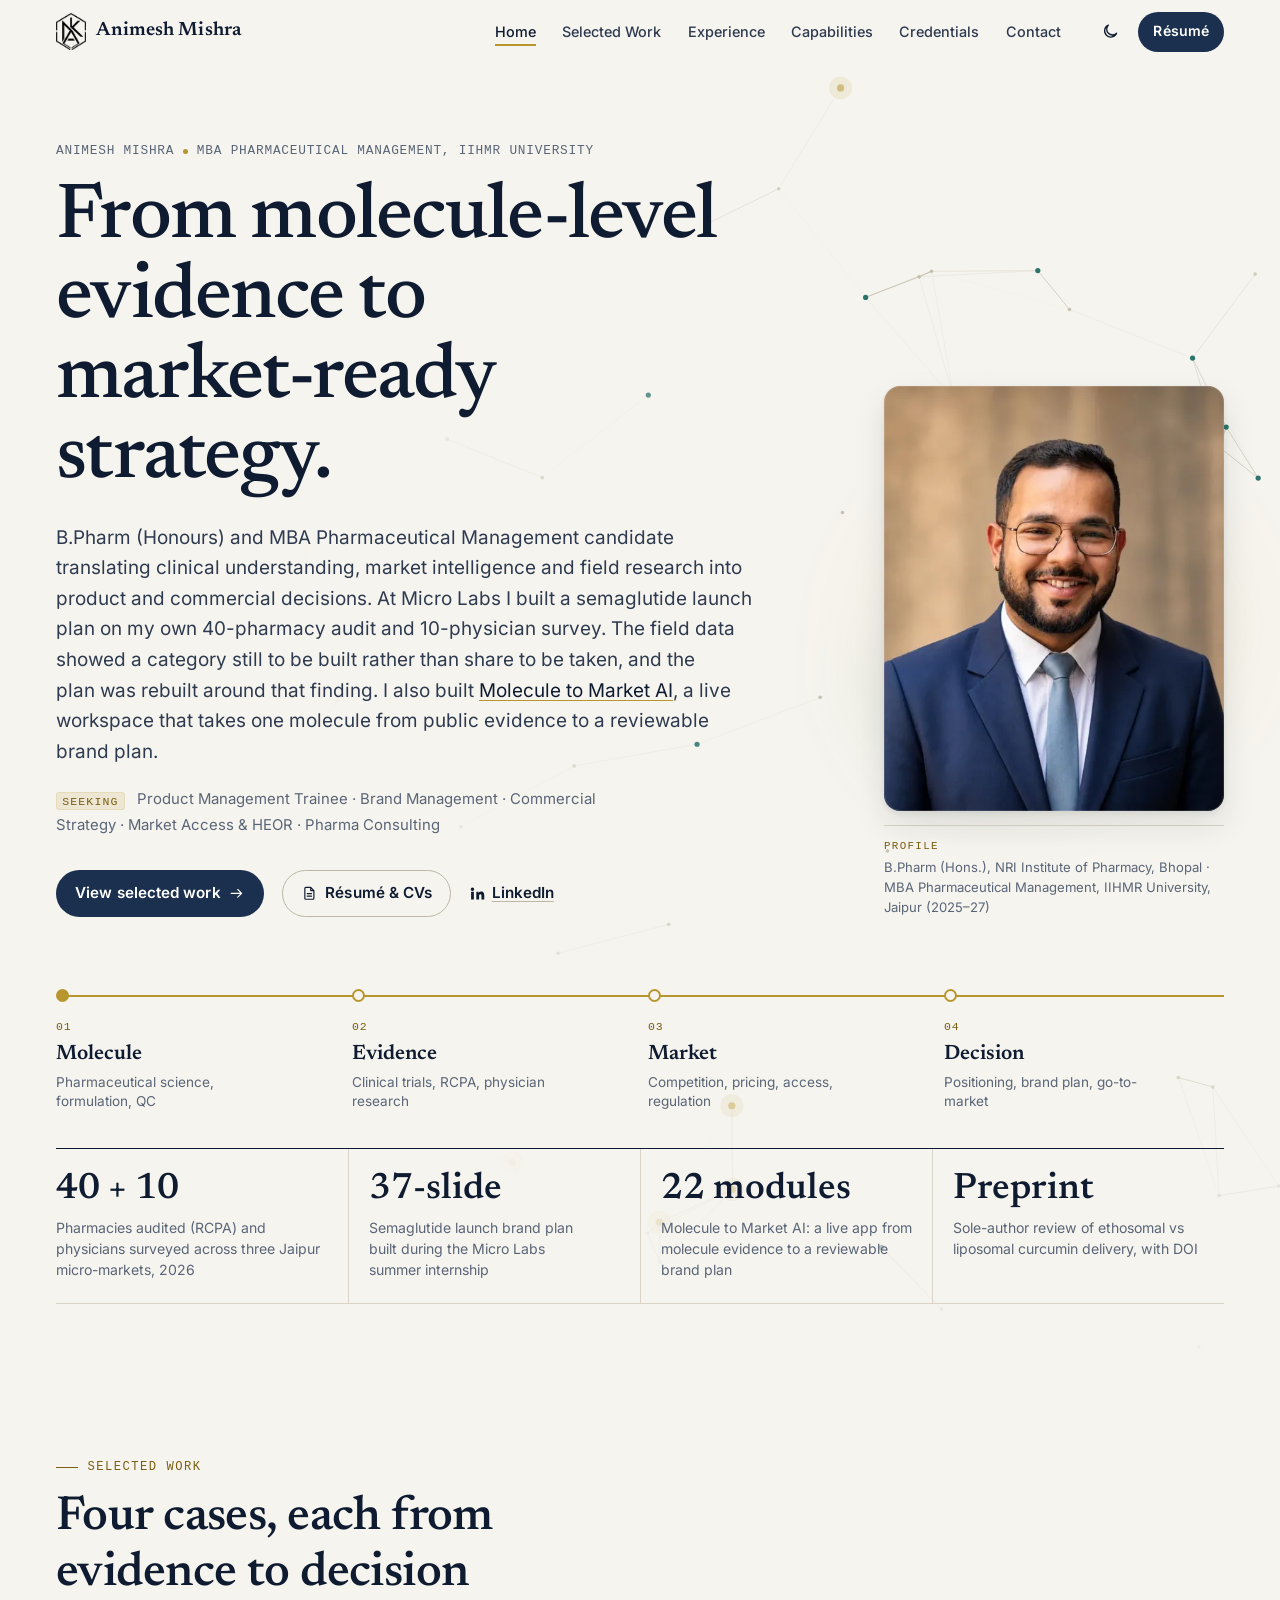
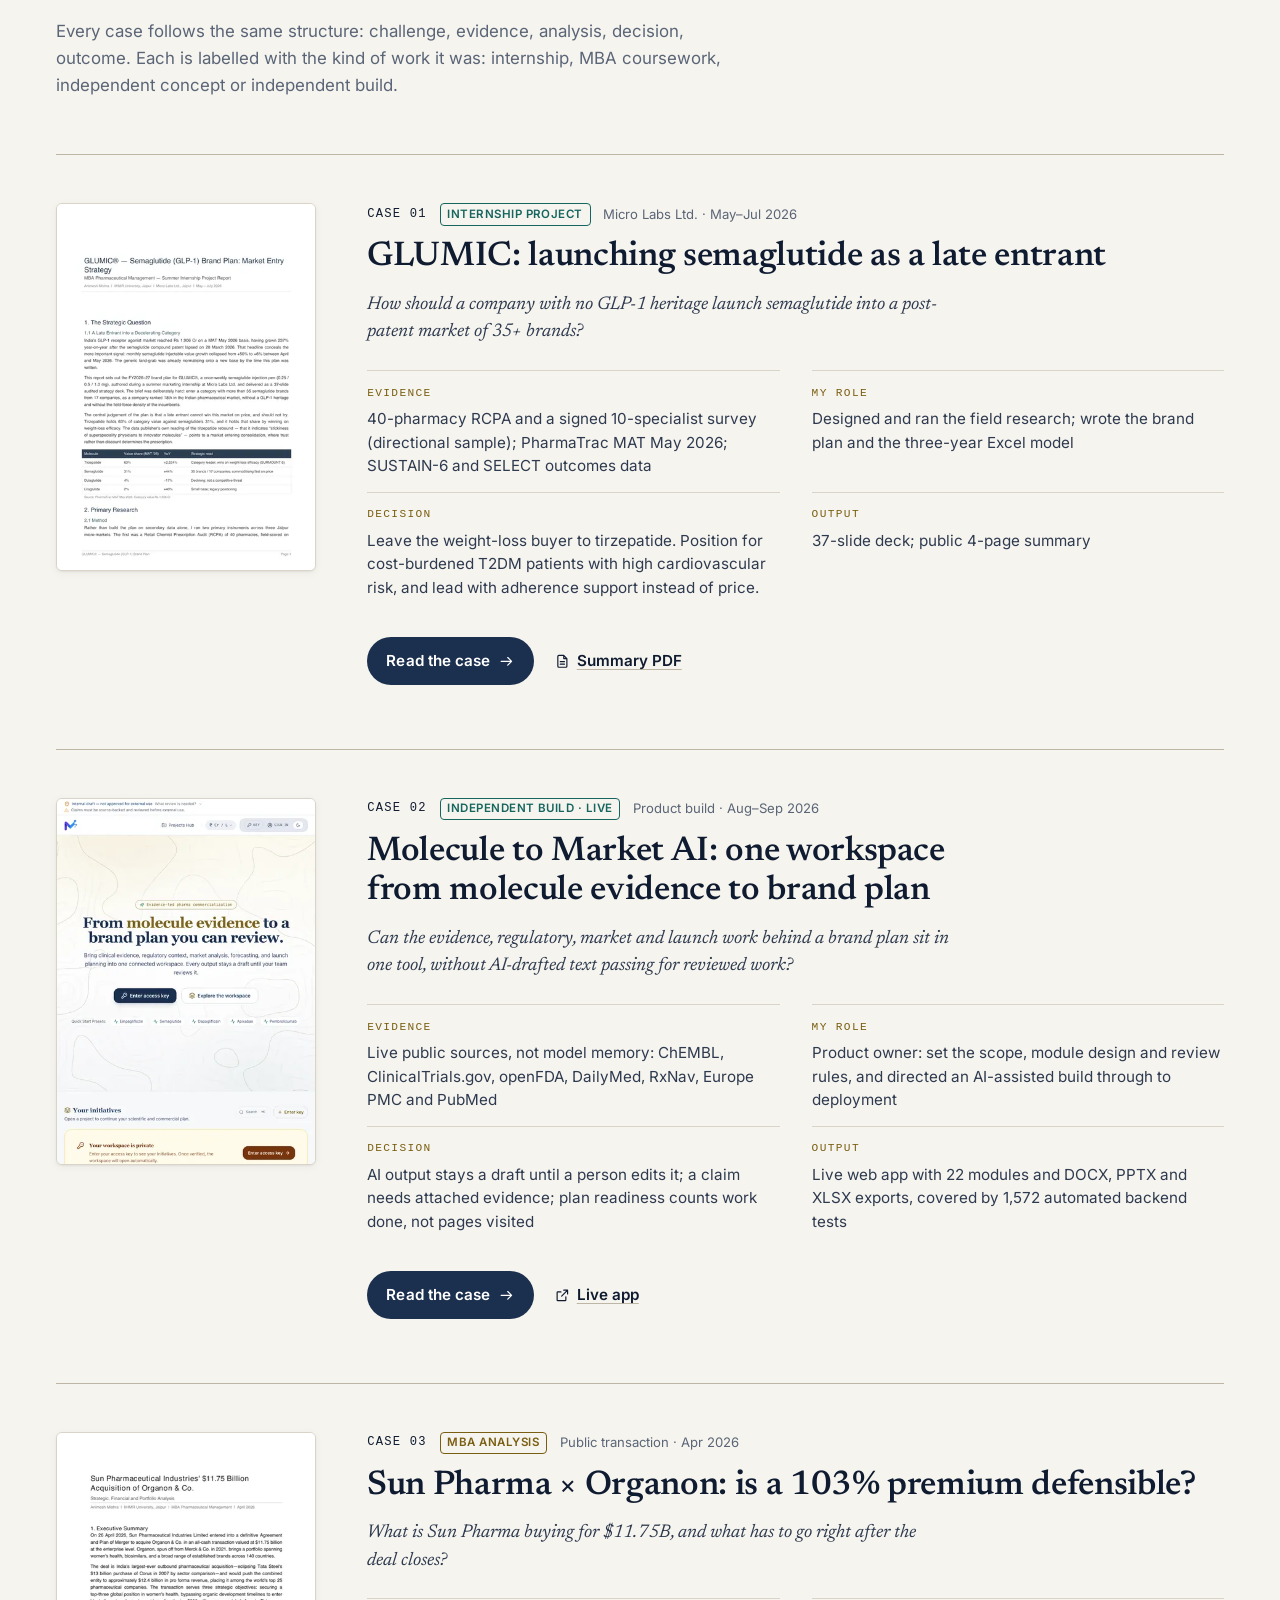
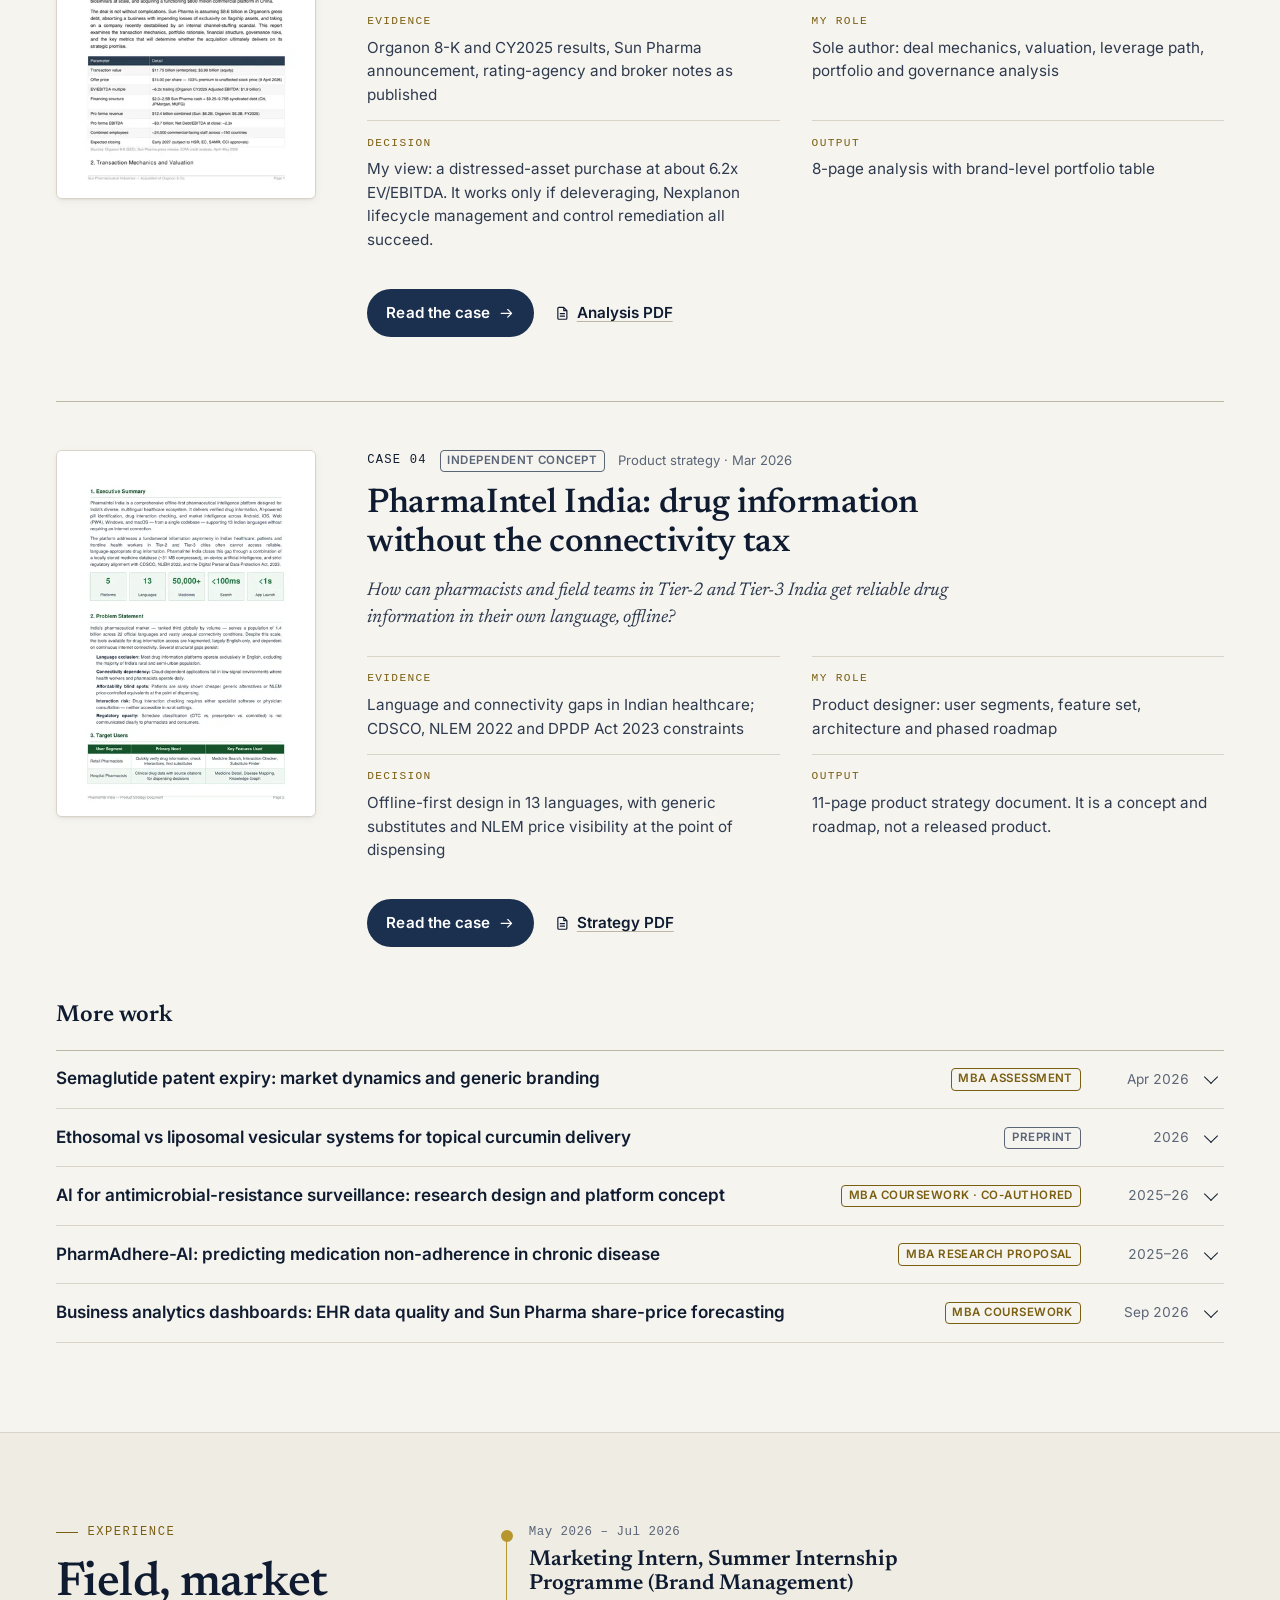
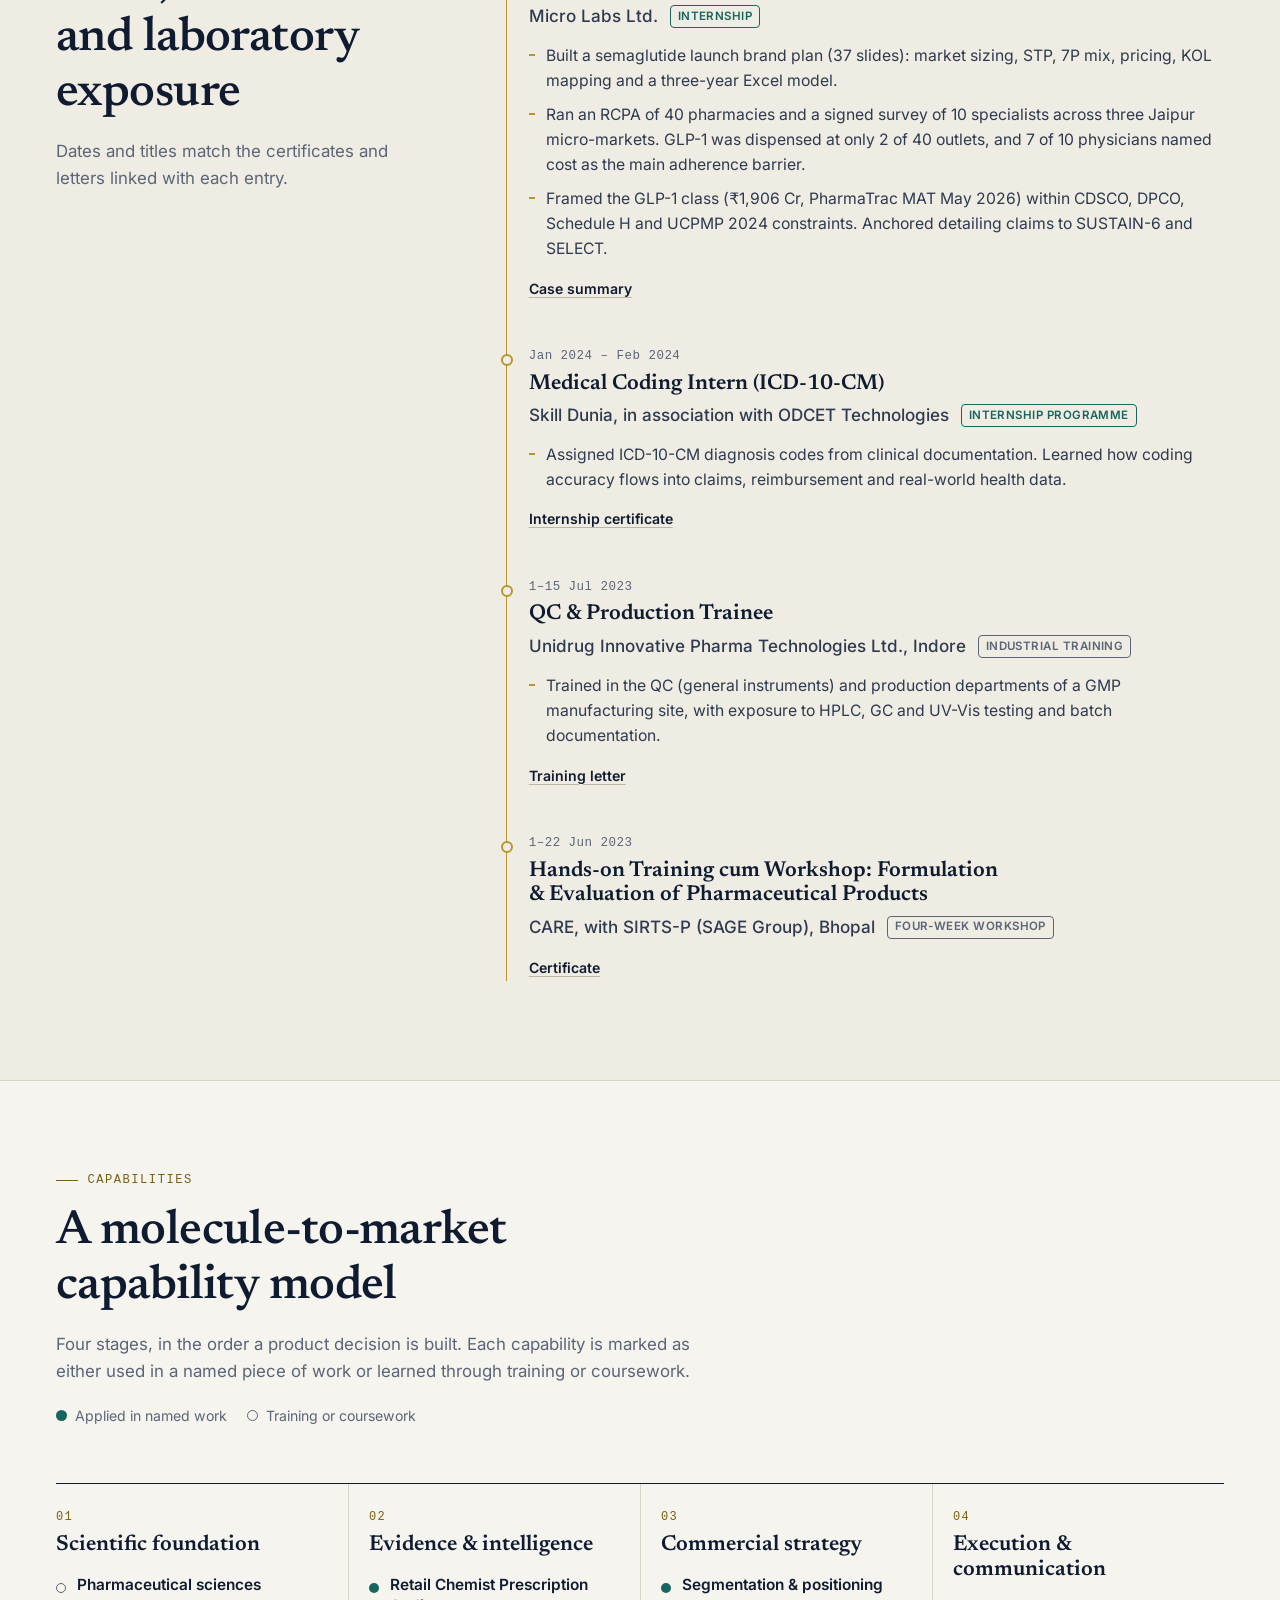
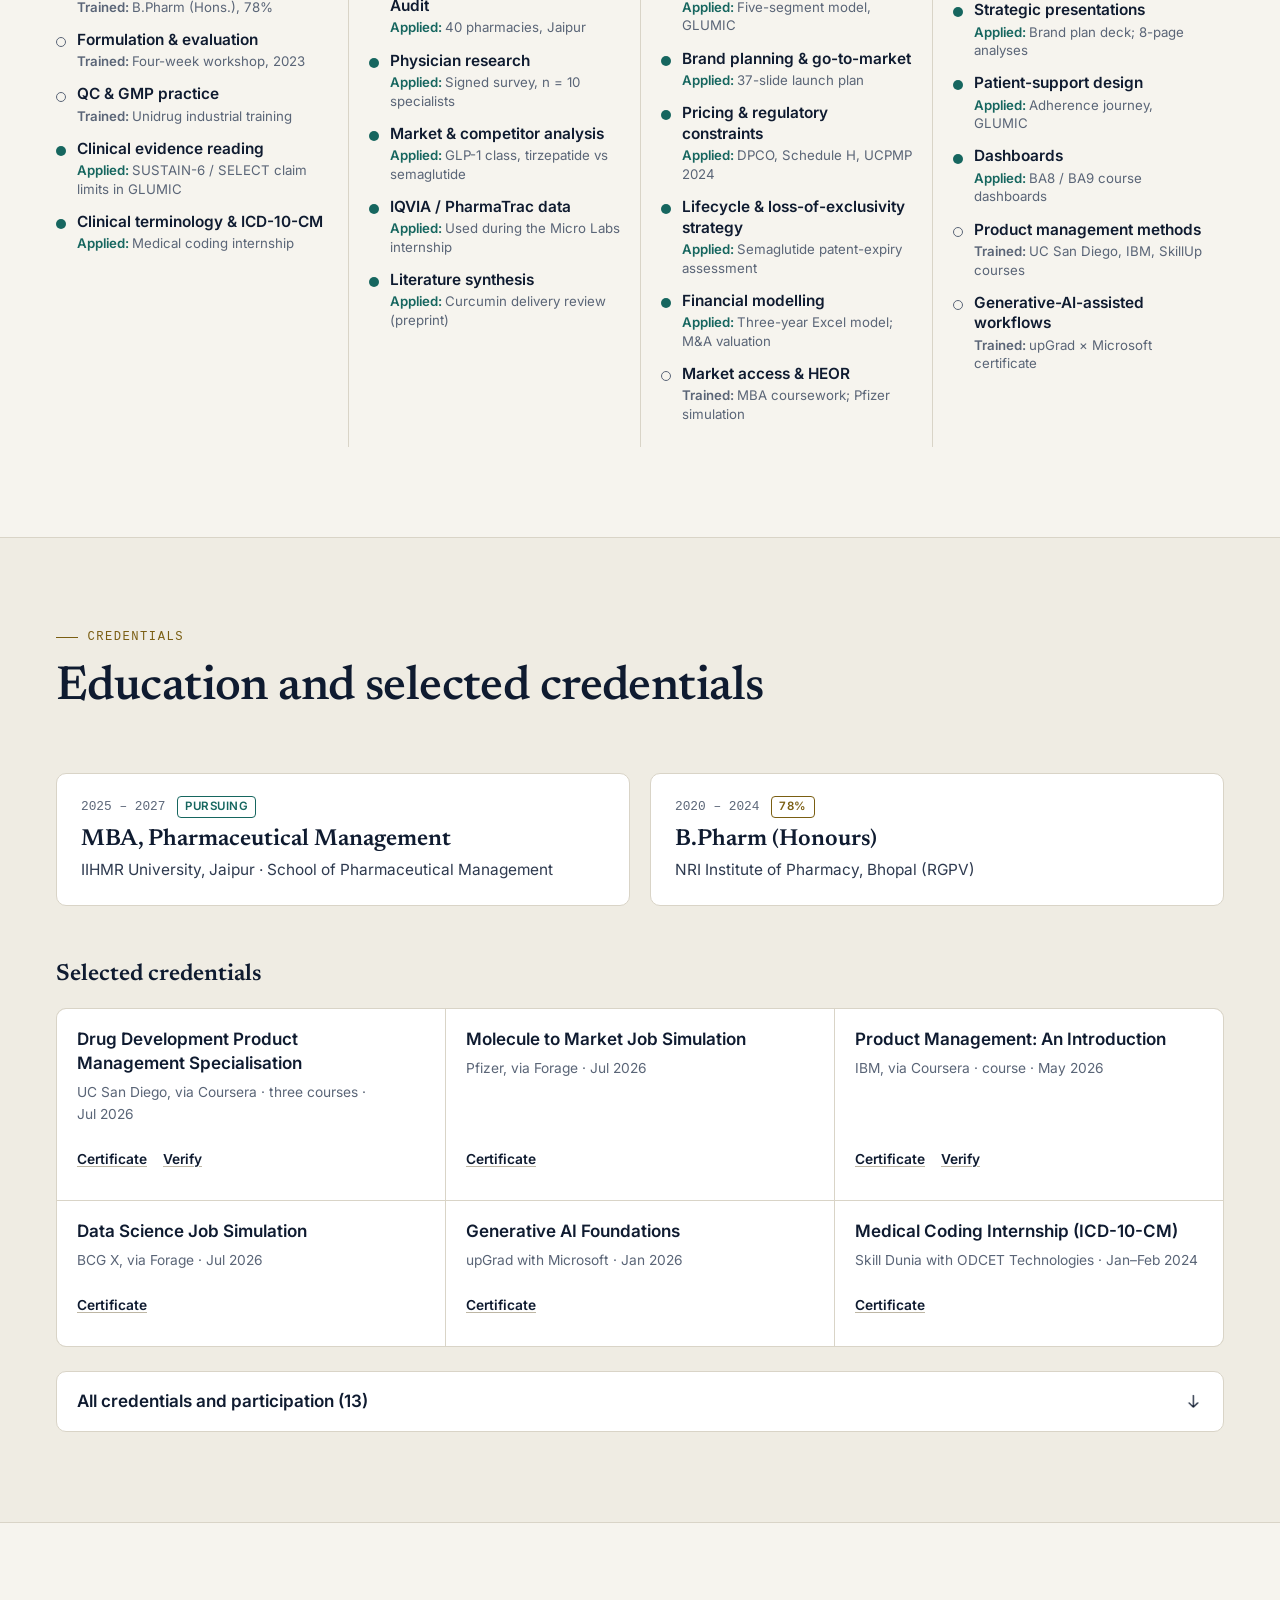
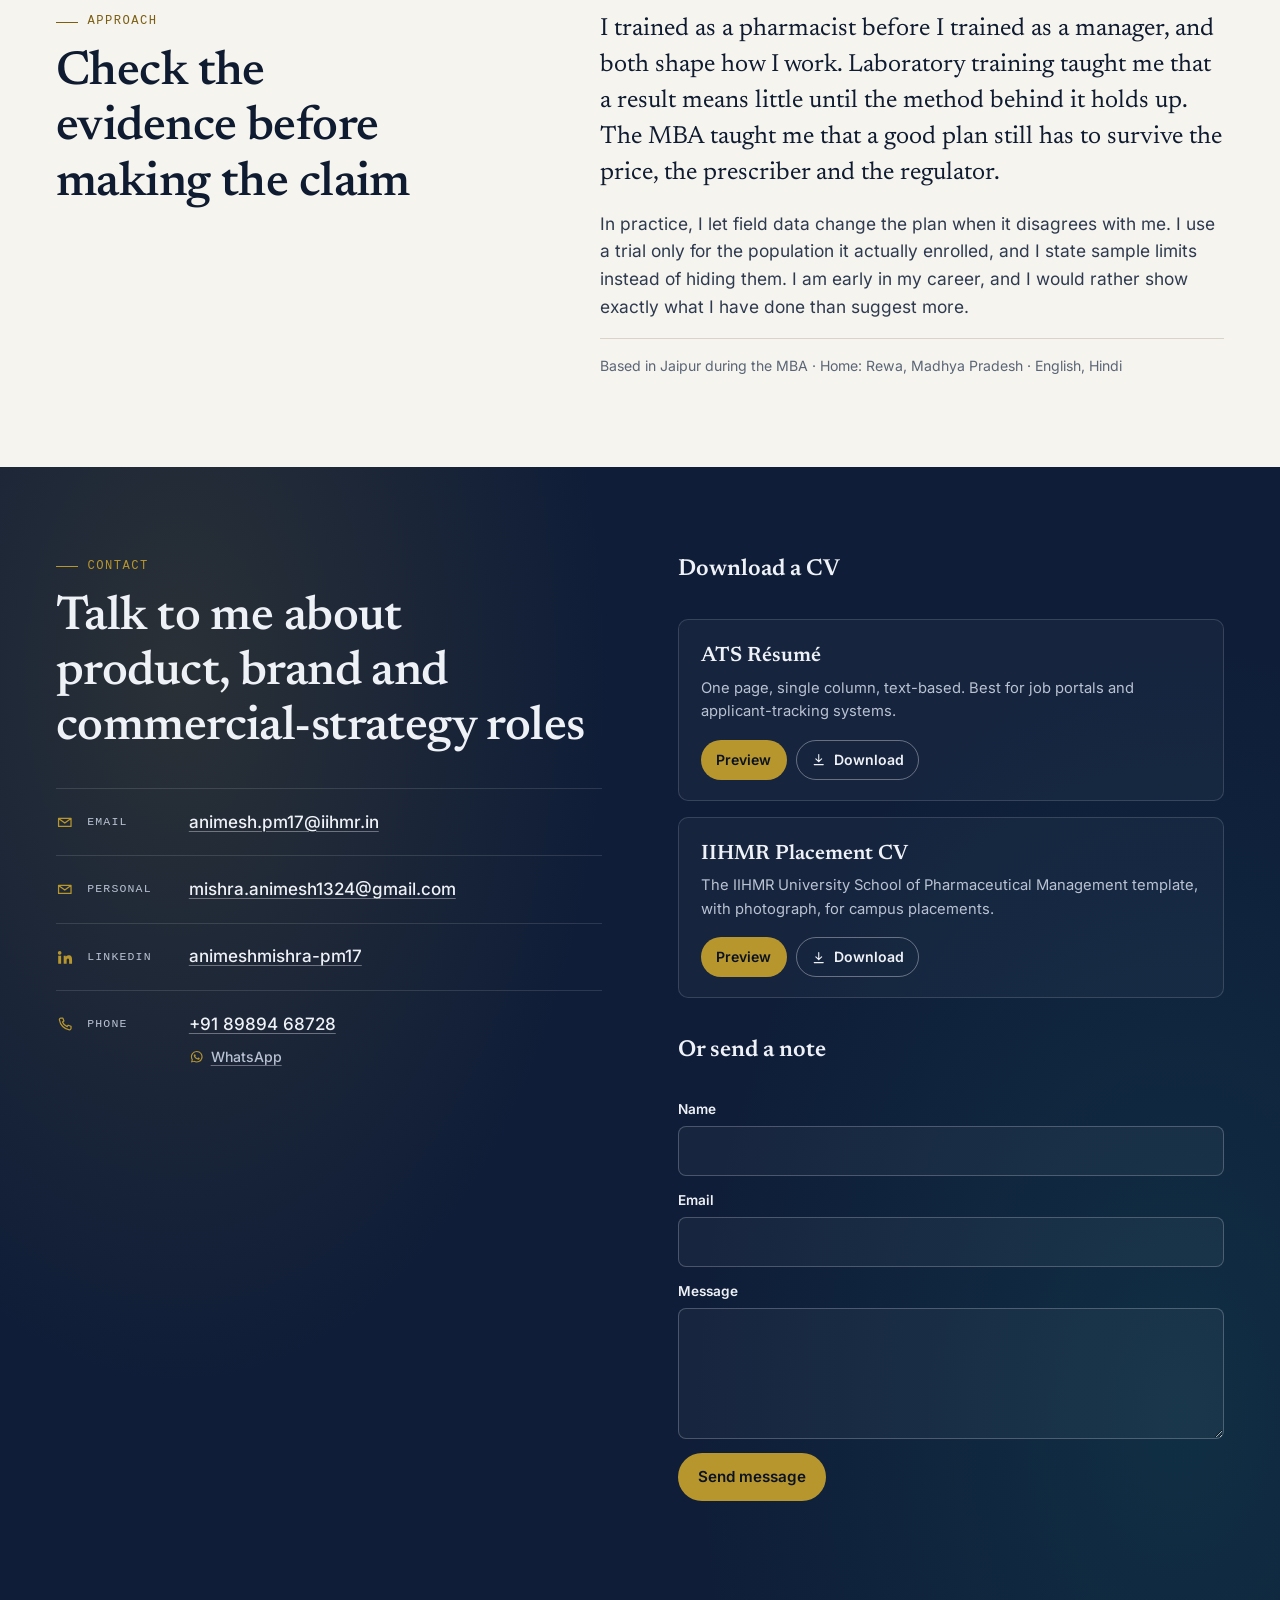
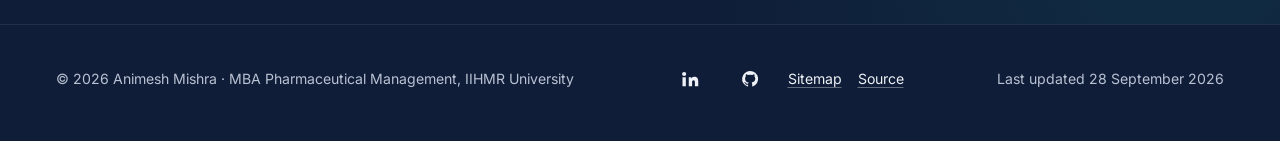
==== commit effa59af: "Surface Molecule to Market AI up front; add app gallery and optional analytics Hero lede and proof s" ====
--- a/index.html
+++ b/index.html
@@ -4,7 +4,8 @@
   <meta charset="UTF-8">
   <meta name="viewport" content="width=device-width, initial-scale=1">
   <title>Animesh Mishra — Pharmaceutical Product &amp; Commercial Strategy Portfolio</title>
-  <meta name="description" content="Early-career pharmaceutical product and commercial-strategy candidate (B.Pharm Hons., MBA Pharmaceutical Management, IIHMR University). Semaglutide brand planning, RCPA and physician research, market analysis.">
+  <meta name="goatcounter" content="">
+  <meta name="description" content="Early-career pharmaceutical product and commercial-strategy candidate (B.Pharm Hons., MBA Pharmaceutical Management, IIHMR University). Semaglutide launch planning built on primary field research, and Molecule to Market AI, a live evidence-to-brand-plan app.">
   <meta name="author" content="Animesh Mishra">
   <meta name="color-scheme" content="light dark">
   <meta name="theme-color" content="#F6F4EE" media="(prefers-color-scheme: light)">
@@ -15,7 +16,7 @@
   <meta property="og:site_name" content="Animesh Mishra">
   <meta property="og:url" content="https://animesh1324.github.io/animesh-portfolio/">
   <meta property="og:title" content="Animesh Mishra — From molecule-level evidence to market-ready strategy">
-  <meta property="og:description" content="B.Pharm (Hons.) and MBA Pharmaceutical Management candidate. Semaglutide launch planning built on a 40-pharmacy RCPA and a 10-physician survey.">
+  <meta property="og:description" content="B.Pharm (Hons.) and MBA Pharmaceutical Management candidate. Semaglutide launch planning built on a 40-pharmacy RCPA and a 10-physician survey, and Molecule to Market AI, a live evidence-to-brand-plan app.">
   <meta property="og:image" content="https://animesh1324.github.io/animesh-portfolio/og-card.png?v=7">
   <meta property="og:image:width" content="1200">
   <meta property="og:image:height" content="630">
@@ -25,7 +26,7 @@
   <meta property="profile:last_name" content="Mishra">
   <meta name="twitter:card" content="summary_large_image">
   <meta name="twitter:title" content="Animesh Mishra — From molecule-level evidence to market-ready strategy">
-  <meta name="twitter:description" content="B.Pharm (Hons.) and MBA Pharmaceutical Management candidate. Semaglutide launch planning built on a 40-pharmacy RCPA and a 10-physician survey.">
+  <meta name="twitter:description" content="B.Pharm (Hons.) and MBA Pharmaceutical Management candidate. Semaglutide launch planning built on a 40-pharmacy RCPA and a 10-physician survey, and Molecule to Market AI, a live evidence-to-brand-plan app.">
   <meta name="twitter:image" content="https://animesh1324.github.io/animesh-portfolio/og-card.png?v=7">
   <meta name="twitter:image:alt" content="Animesh Mishra — pharmaceutical product and commercial strategy">
 
@@ -42,7 +43,7 @@
       "givenName": "Animesh",
       "familyName": "Mishra",
       "jobTitle": "MBA Pharmaceutical Management candidate",
-      "description": "Early-career pharmaceutical product and commercial-strategy candidate with a B.Pharm (Honours) foundation.",
+      "description": "Early-career pharmaceutical product and commercial-strategy candidate with a B.Pharm (Honours) foundation; builder of Molecule to Market AI (moleculetomarket.app).",
       "url": "https://animesh1324.github.io/animesh-portfolio/",
       "image": "https://animesh1324.github.io/animesh-portfolio/PIC.jpg",
       "email": "mailto:animesh.pm17@iihmr.in",
@@ -66,7 +67,7 @@
   <link rel="manifest" href="manifest.json">
   <link rel="preload" href="assets/fonts/newsreader-var-latin.woff2" as="font" type="font/woff2" crossorigin>
   <link rel="preload" href="assets/fonts/inter-var-latin.woff2" as="font" type="font/woff2" crossorigin>
-  <link rel="stylesheet" href="assets/css/styles.css?v=4">
+  <link rel="stylesheet" href="assets/css/styles.css?v=5">
   <script>
     /* Theme + motion flags before first paint (prevents a flash of the wrong theme). */
     (function () {
@@ -79,7 +80,7 @@
       if (!calm) d.classList.add('motion');
     })();
   </script>
-  <script src="assets/js/main.js?v=2" defer></script>
+  <script src="assets/js/main.js?v=3" defer></script>
 </head>
 
 <body>
@@ -141,7 +142,7 @@
         <div class="hero-copy">
           <p class="eyebrow hero-in" style="--i:0">Animesh Mishra <span class="dot" aria-hidden="true"></span> MBA Pharmaceutical Management, IIHMR University</p>
           <h1 class="hero-title hero-in" id="hero-title" style="--i:1">From <span class="nowrap">molecule-level</span> evidence to <span class="nowrap">market-ready</span> strategy.</h1>
-          <p class="hero-lede hero-in" style="--i:2">B.Pharm (Honours) and MBA Pharmaceutical Management candidate translating clinical understanding, market intelligence and field research into product and commercial decisions. At Micro Labs I built a semaglutide launch plan on my own 40-pharmacy audit and 10-physician survey. The field data showed a category still to be built rather than share to be taken, and the plan was rebuilt around that finding.</p>
+          <p class="hero-lede hero-in" style="--i:2">B.Pharm (Honours) and MBA Pharmaceutical Management candidate translating clinical understanding, market intelligence and field research into product and commercial decisions. At Micro Labs I built a semaglutide launch plan on my own 40-pharmacy audit and 10-physician survey. The field data showed a category still to be built rather than share to be taken, and the plan was rebuilt around that finding. I also built <a href="#work">Molecule to Market AI</a>, a live workspace that takes one molecule from public evidence to a reviewable brand plan.</p>
           <p class="hero-roles hero-in" style="--i:3"><span class="label">Seeking</span> Product Management Trainee <span aria-hidden="true">·</span> Brand Management <span aria-hidden="true">·</span> Commercial Strategy <span aria-hidden="true">·</span> Market Access &amp; HEOR <span aria-hidden="true">·</span> Pharma Consulting</p>
           <div class="hero-actions hero-in" style="--i:4">
             <a class="btn btn--solid" href="#work">View selected work <svg class="i" aria-hidden="true"><use href="#i-arrow"/></svg></a>
@@ -188,8 +189,8 @@
             <p class="proof-l">Semaglutide launch brand plan built during the Micro Labs summer internship</p>
           </li>
           <li class="proof-item">
-            <p class="proof-n">$11.75B</p>
-            <p class="proof-l">Sun Pharma–Organon acquisition analysed: valuation, leverage and portfolio logic</p>
+            <p class="proof-n"><span data-count="22">22</span> modules</p>
+            <p class="proof-l">Molecule to Market AI: a live app from molecule evidence to a reviewable brand plan</p>
           </li>
           <li class="proof-item">
             <p class="proof-n">Preprint</p>
@@ -699,6 +700,10 @@
         <li><h3>Decision</h3><p>Three product rules. Generated text stays a draft, and regenerating never overwrites human edits. A claim can be marked supported only with evidence attached, and claim review is labelled an evidence assessment, not promotional clearance. Plan readiness is scored from edited and reviewed content, never from navigation.</p></li>
         <li><h3>Outcome</h3><p>A live web app at moleculetomarket.app: 22 connected modules from molecule intelligence to launch planning, with DOCX, PPTX and XLSX exports. It is backed by 1,572 automated backend tests and a twice-daily production self-check.</p></li>
       </ol>
+      <div class="shots">
+        <figure><img src="assets/img/cases/m2m-home.webp" width="1200" height="750" loading="lazy" decoding="async" alt="Molecule to Market AI home screen: evidence-led pharma commercialisation, with quick-start presets for five molecules"><figcaption>Home screen. Every output is labelled a draft until the team reviews it.</figcaption></figure>
+        <figure><img src="assets/img/cases/m2m-modules.webp" width="1200" height="697" loading="lazy" decoding="async" alt="Module map of Molecule to Market AI grouped into Discover, Regulatory, Analyse, Strategise, Execute and Govern"><figcaption>The module map, in the order a plan is built: discover, regulatory, analyse, strategise, execute, govern.</figcaption></figure>
+      </div>
       <p class="dossier-note"><strong>Scope and limits.</strong> An independent build, developed with AI coding assistance under my product direction. The workspace is access-key gated and labelled an internal draft: its outputs need expert review before any external use. No commercial customers or users are claimed.</p>
       <div class="dlg-actions">
         <a class="btn btn--solid" href="https://moleculetomarket.app" target="_blank" rel="noopener noreferrer"><svg class="i" aria-hidden="true"><use href="#i-external"/></svg> Open the live app<span class="visually-hidden"> (opens in a new tab)</span></a>
--- a/assets/css/styles.css
+++ b/assets/css/styles.css
@@ -562,6 +562,11 @@
 .dossier p { font-size: 1rem; }
 .dossier-note { margin-top: 1.25rem; padding: 1rem 1.1rem; font-size: .92rem; background: var(--teal-soft); border-left: 3px solid var(--teal); border-radius: 0 8px 8px 0; }
 .dlg-actions { margin-top: 1.5rem; display: flex; flex-wrap: wrap; gap: .75rem; }
+.shots { margin-top: 1.5rem; display: grid; gap: 1.25rem; }
+.shots figure { margin: 0; }
+.shots img { width: 100%; height: auto; border-radius: 8px; border: 1px solid var(--rule); box-shadow: var(--shadow-1); background: var(--surface); }
+.shots figcaption { margin-top: .5rem; font-size: .85rem; color: var(--muted); }
+.hero-lede a { color: var(--ink); text-decoration: underline; text-decoration-color: var(--gold-ui); text-underline-offset: 3px; }
 @media (max-width: 640px) {
   .dlg { width: 100vw; max-width: 100vw; max-height: 100dvh; height: 100dvh; border-radius: 0; margin: 0; }
   .dossier li { grid-template-columns: 1fr; gap: .35rem; }
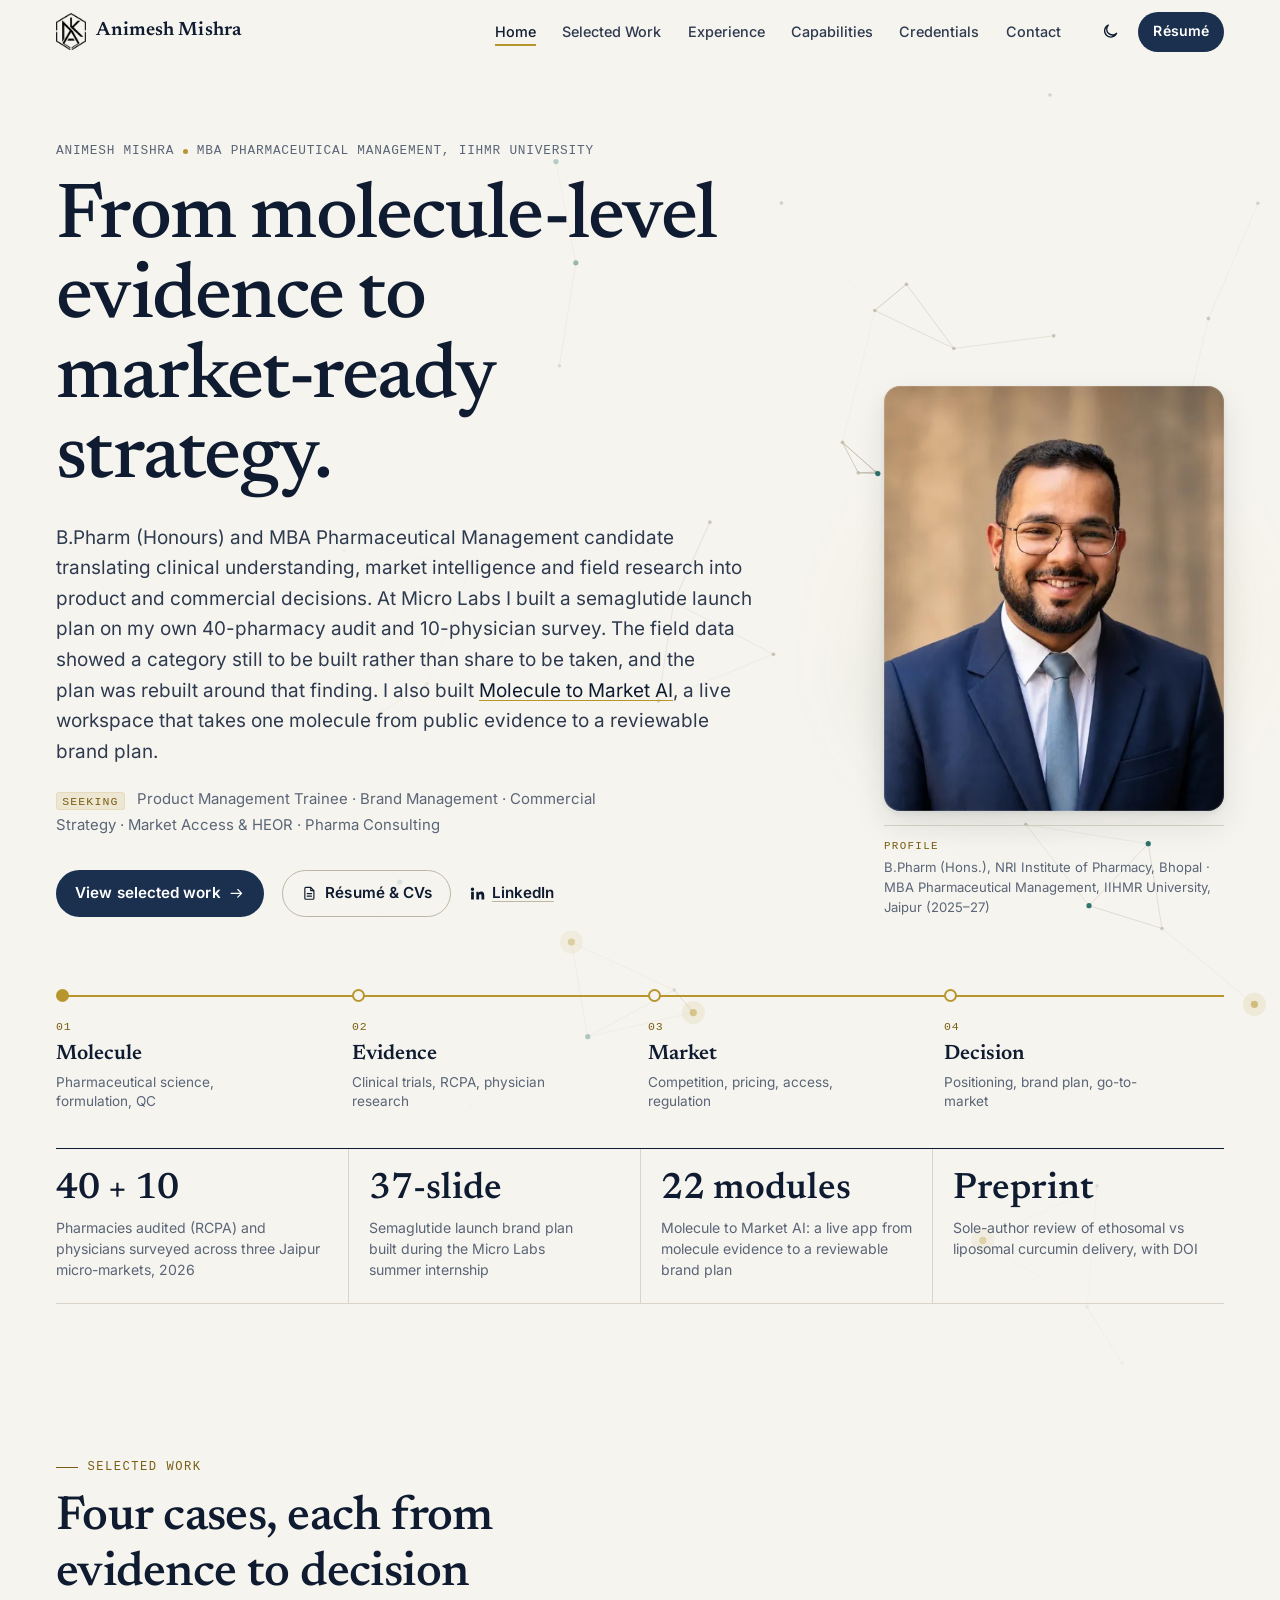
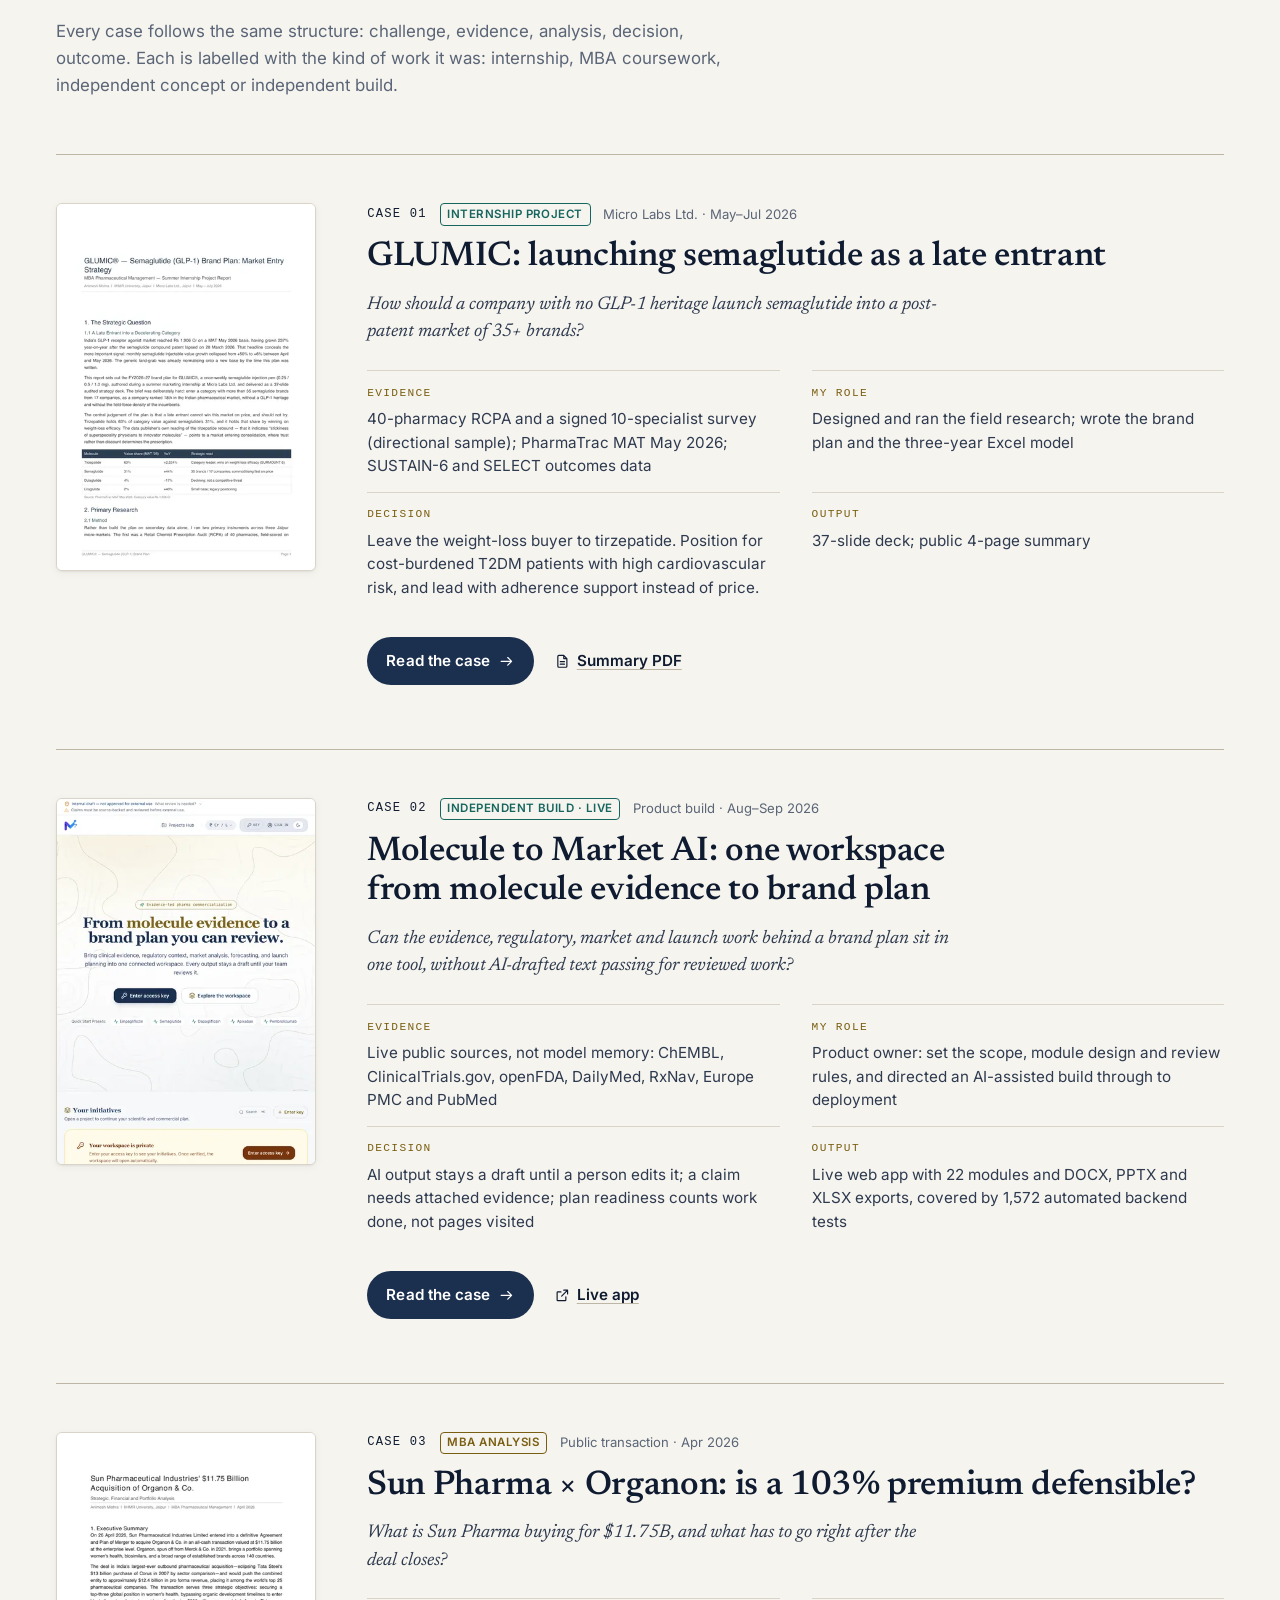
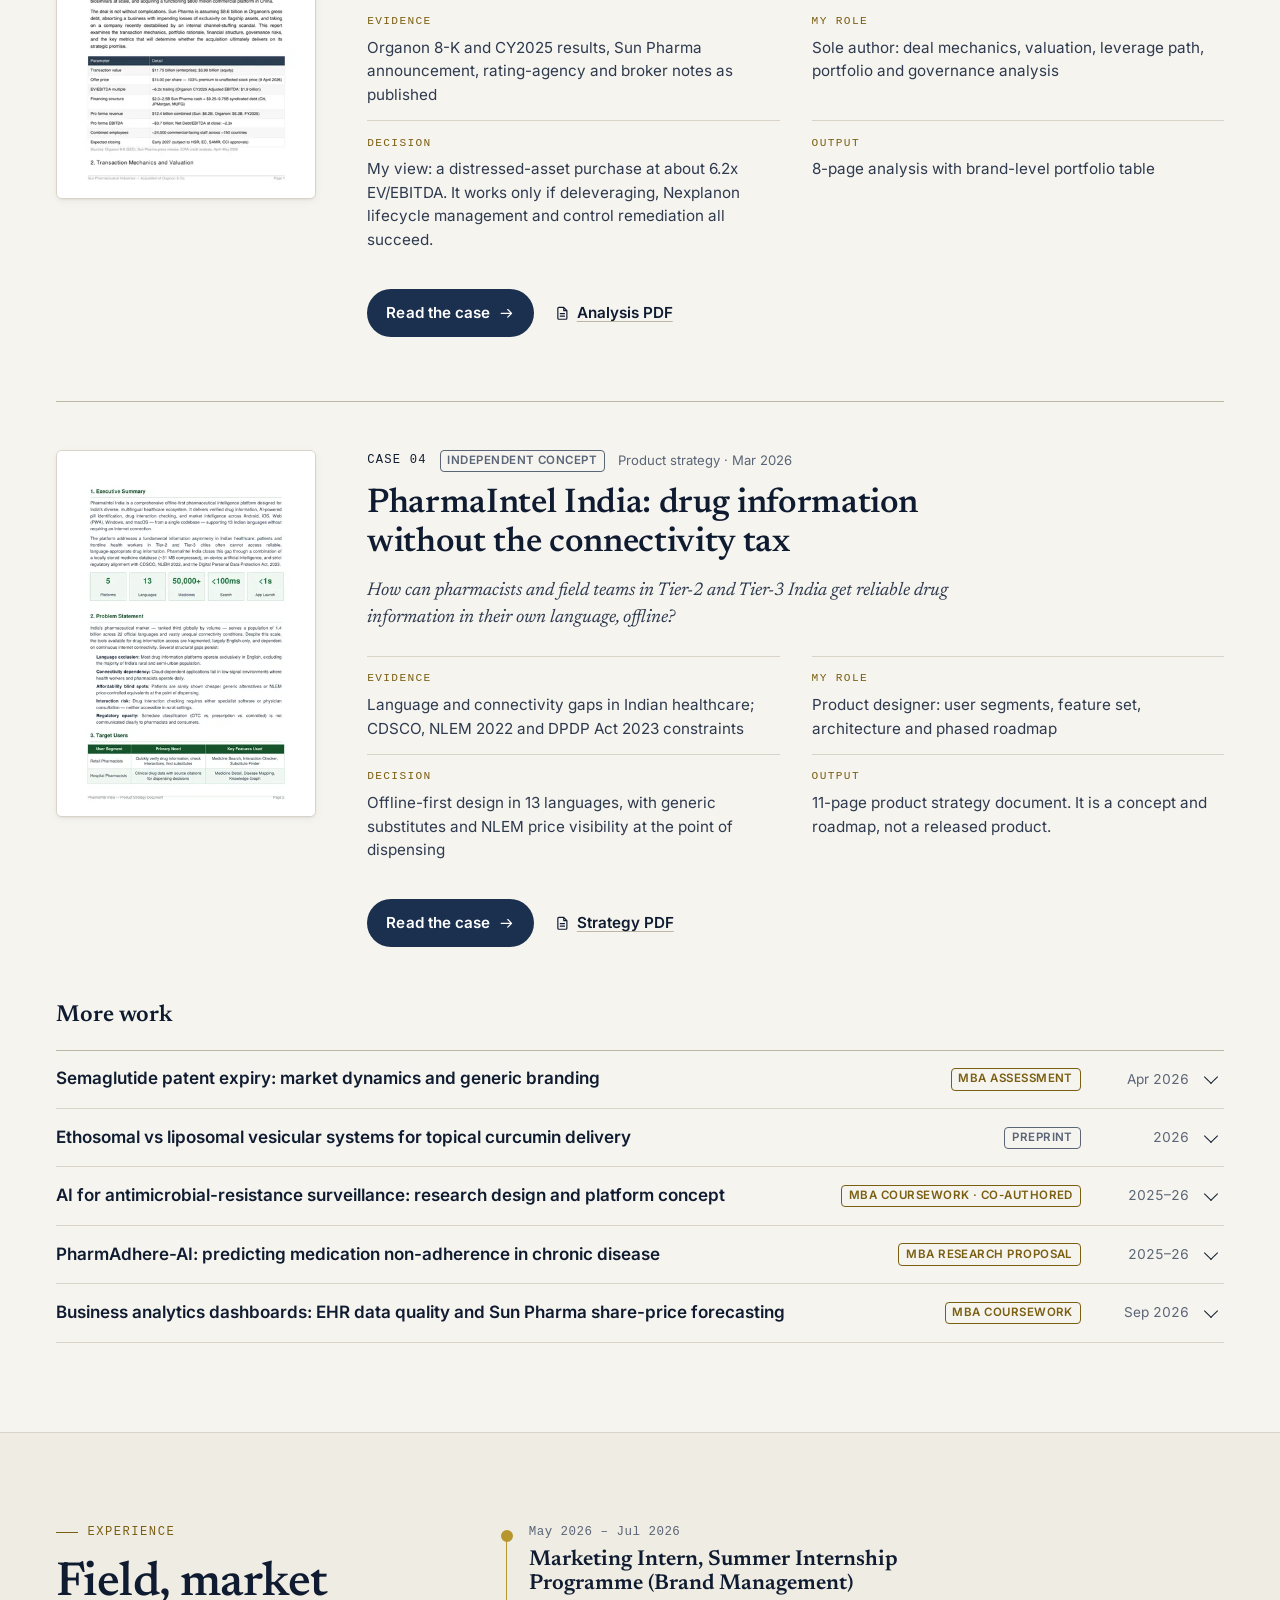
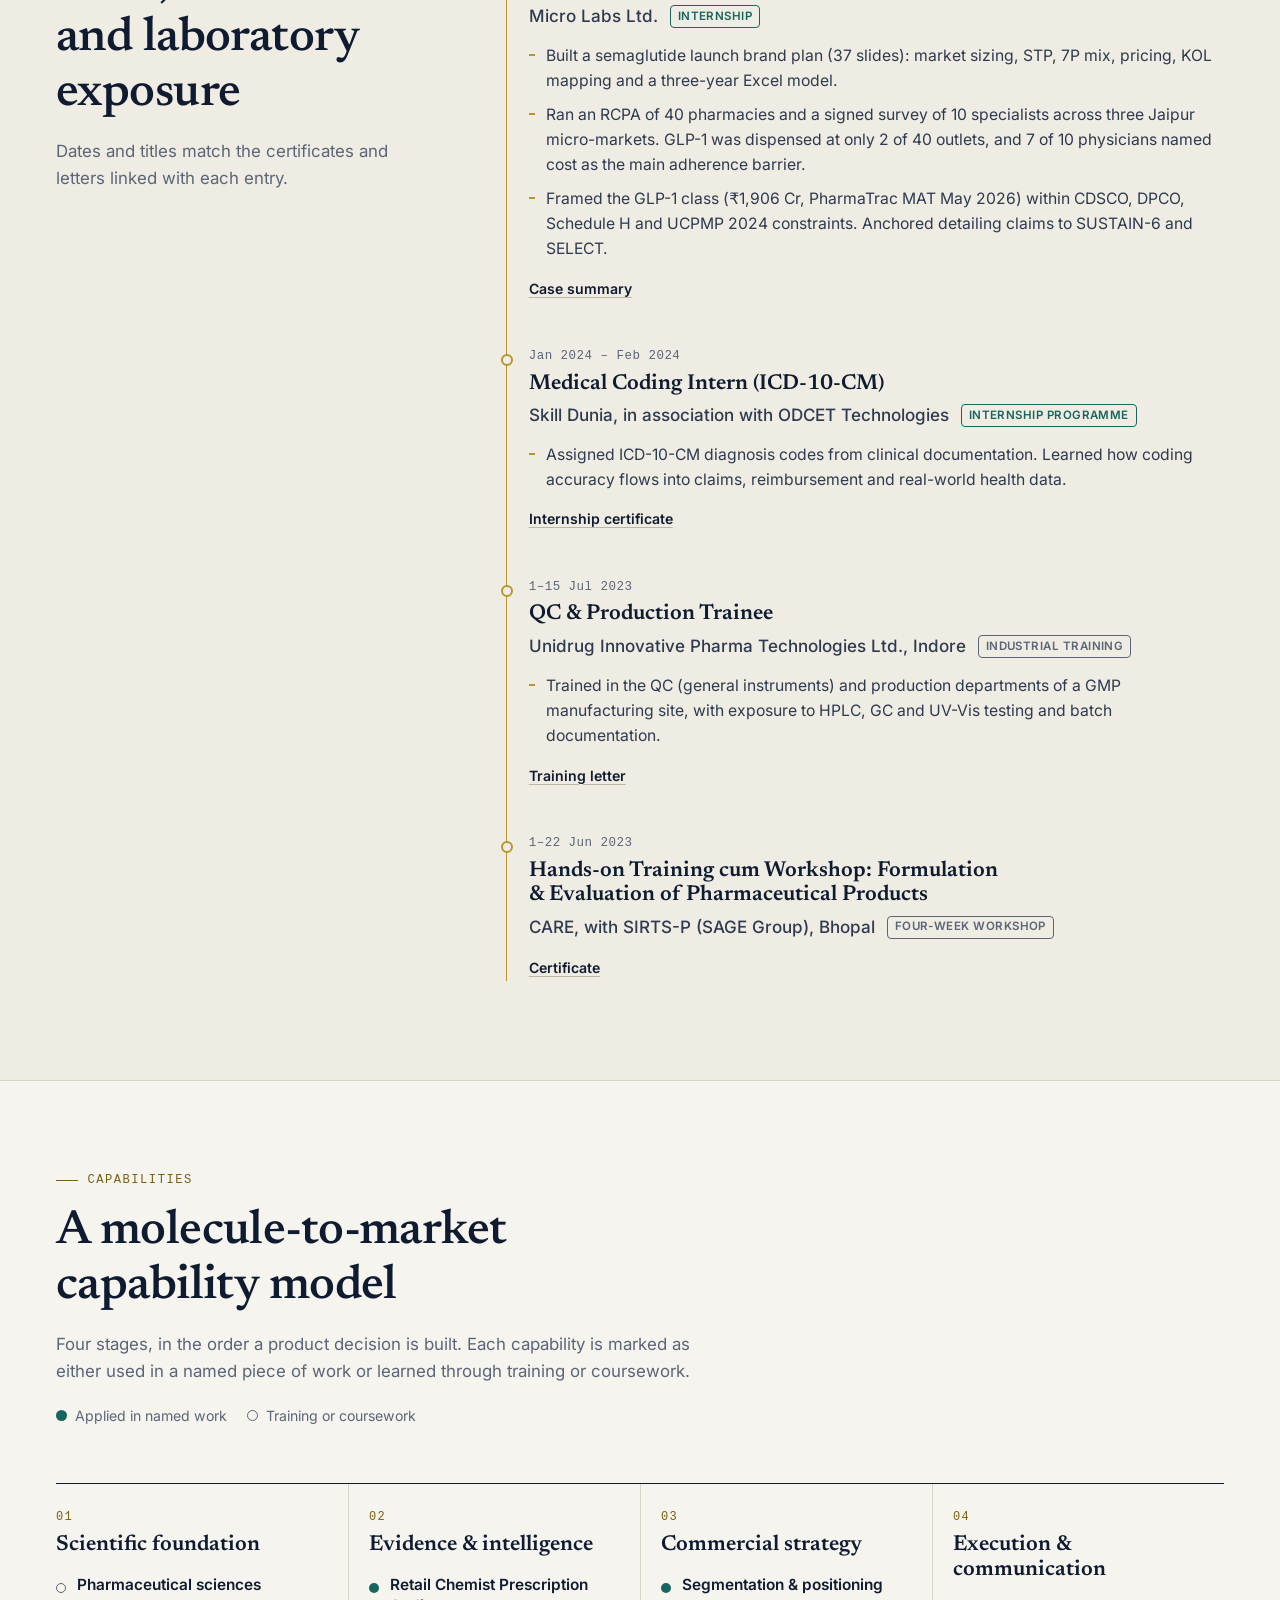
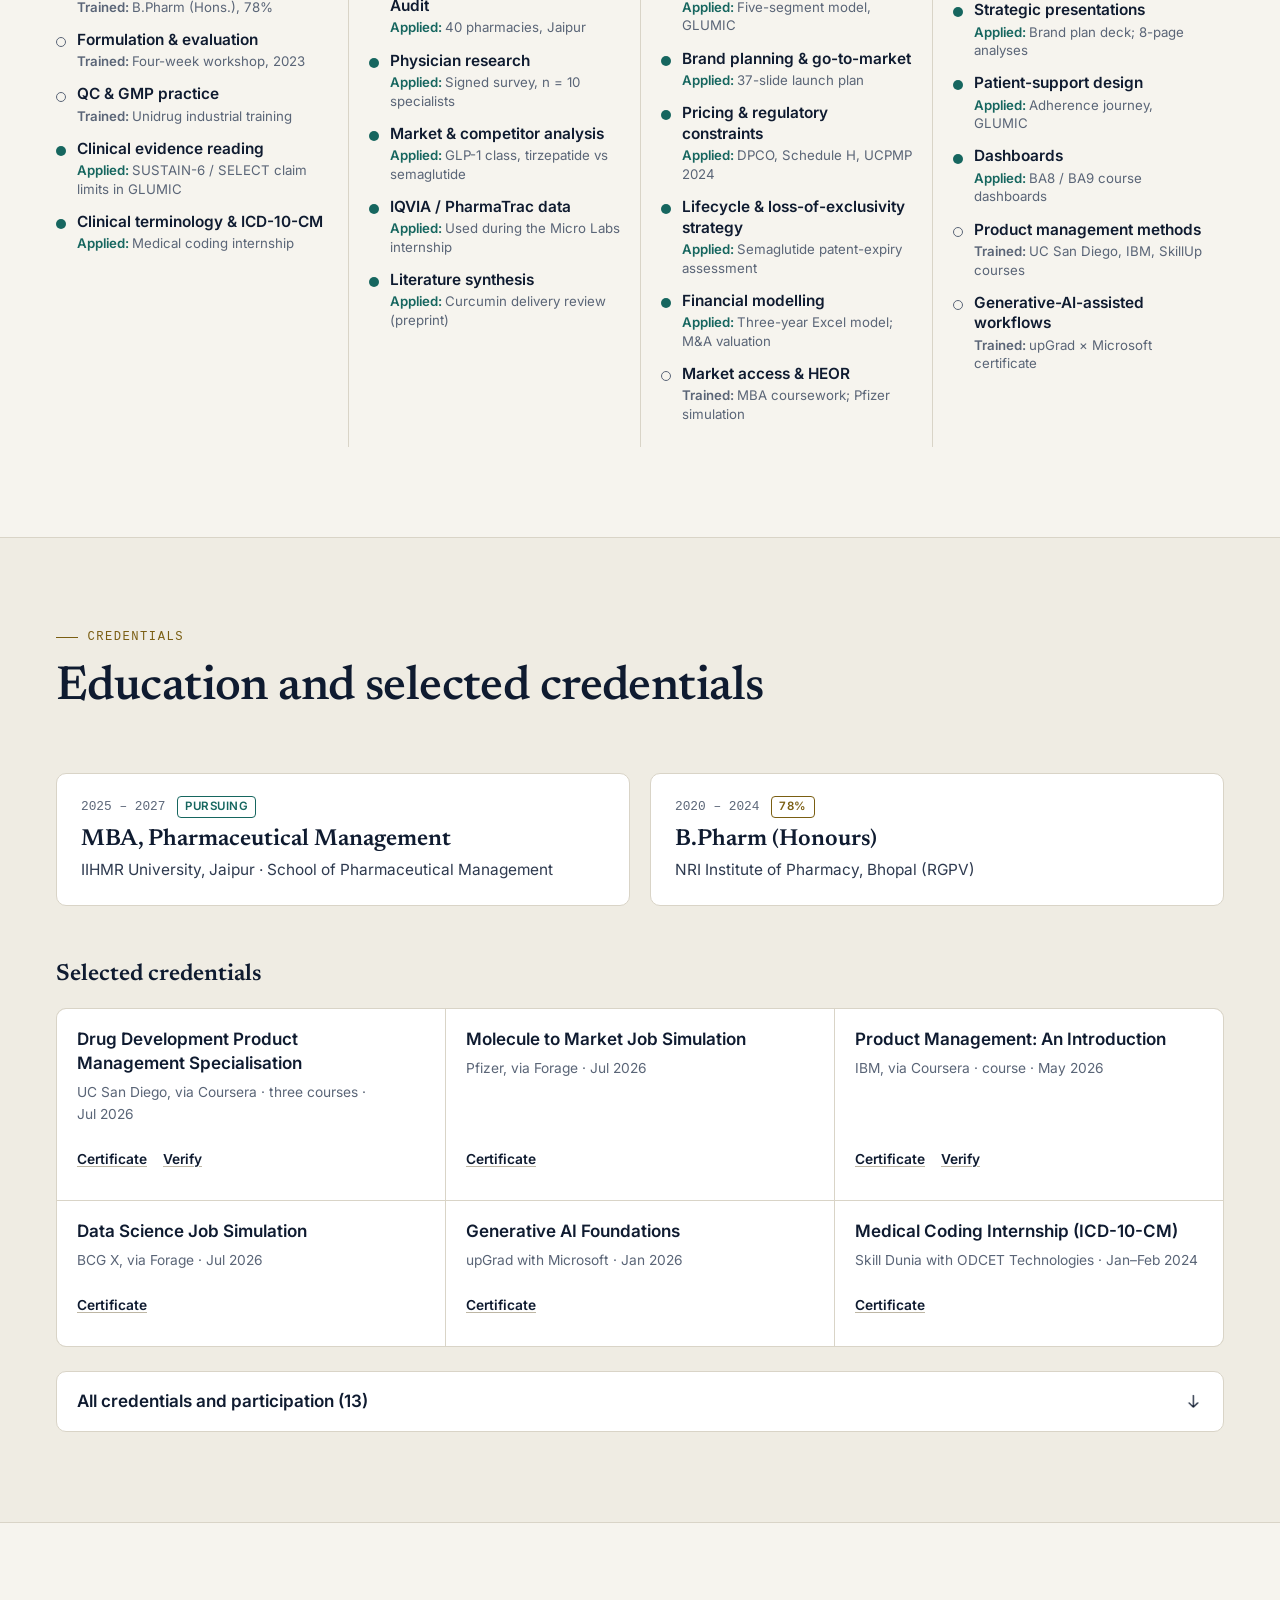
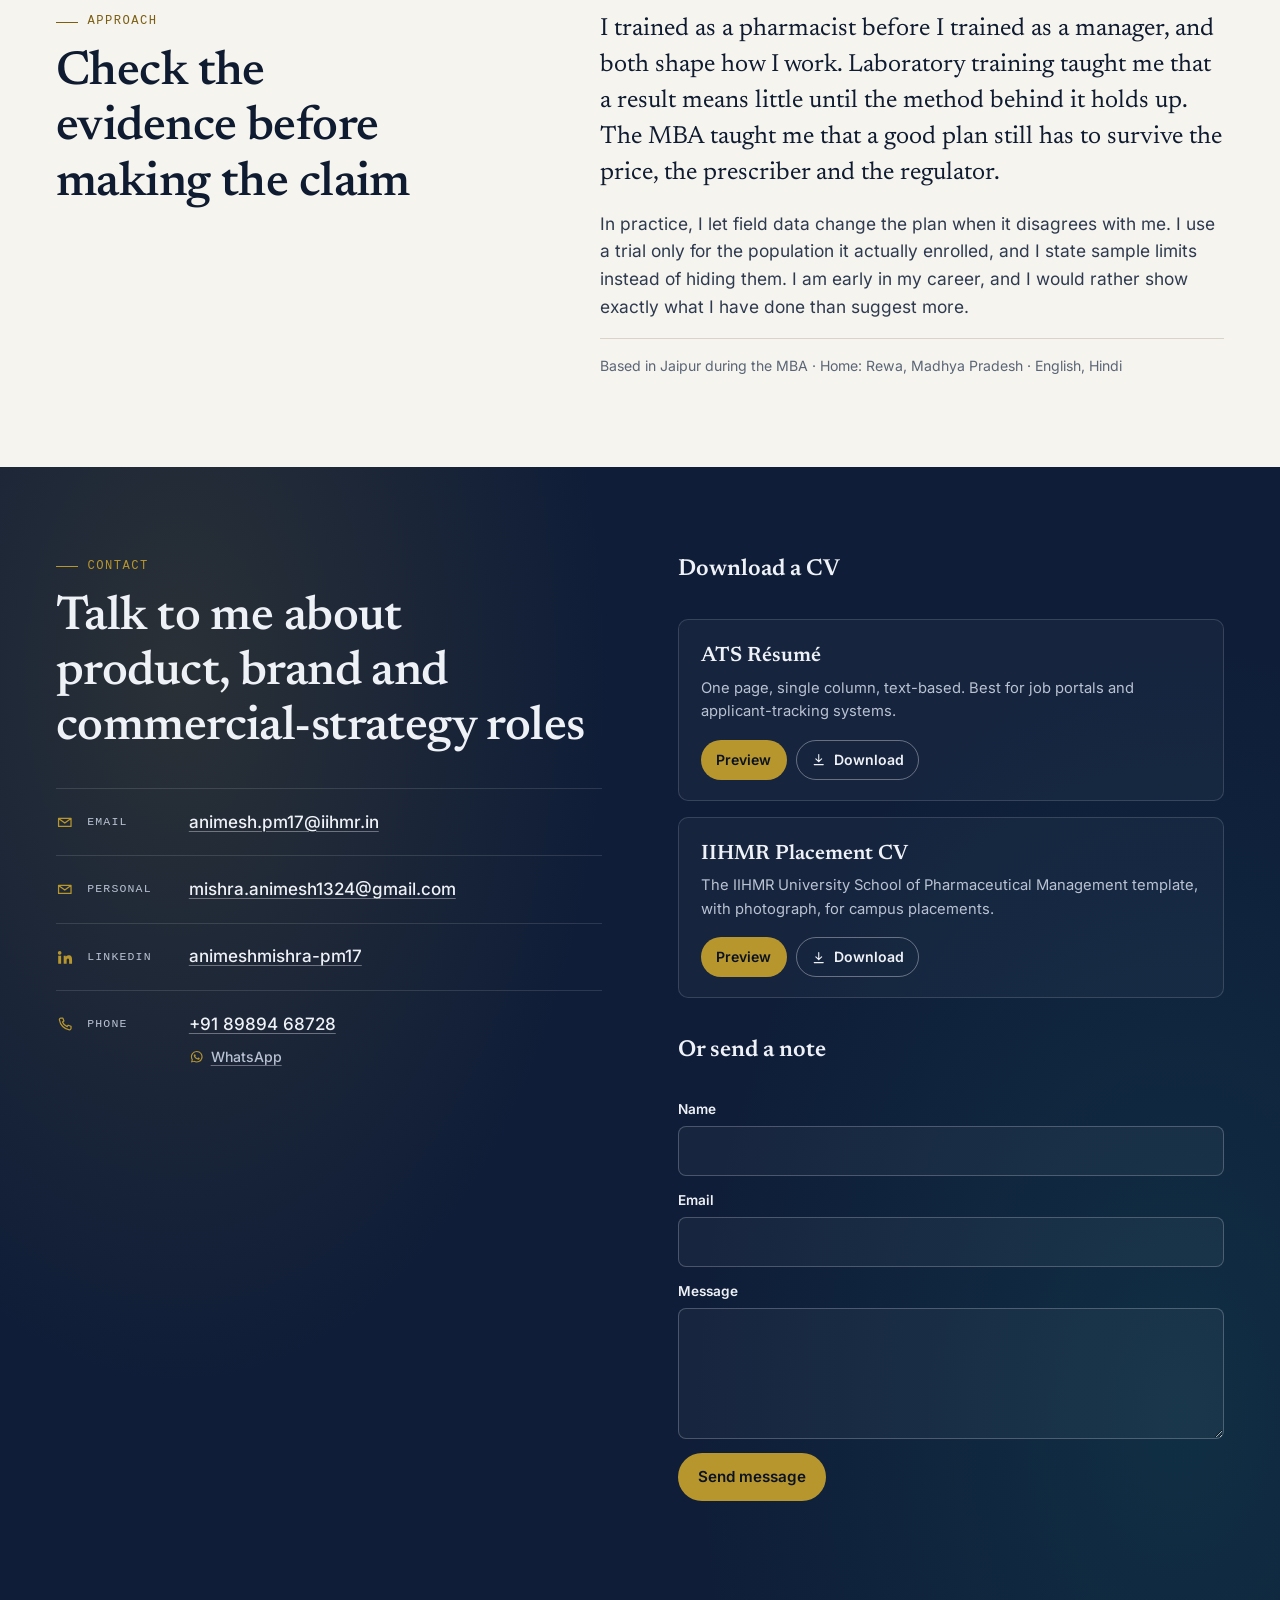
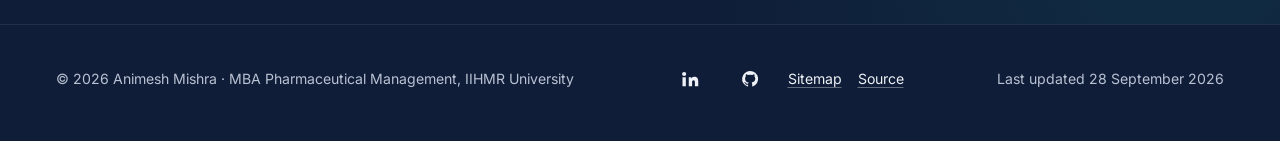
==== commit a7e5c697: "Let app screenshots open full size for zooming on phones Co-Authored-By: Claude Opus 5.5 <noreply@an" ====
--- a/index.html
+++ b/index.html
@@ -67,7 +67,7 @@
   <link rel="manifest" href="manifest.json">
   <link rel="preload" href="assets/fonts/newsreader-var-latin.woff2" as="font" type="font/woff2" crossorigin>
   <link rel="preload" href="assets/fonts/inter-var-latin.woff2" as="font" type="font/woff2" crossorigin>
-  <link rel="stylesheet" href="assets/css/styles.css?v=5">
+  <link rel="stylesheet" href="assets/css/styles.css?v=6">
   <script>
     /* Theme + motion flags before first paint (prevents a flash of the wrong theme). */
     (function () {
@@ -701,8 +701,8 @@
         <li><h3>Outcome</h3><p>A live web app at moleculetomarket.app: 22 connected modules from molecule intelligence to launch planning, with DOCX, PPTX and XLSX exports. It is backed by 1,572 automated backend tests and a twice-daily production self-check.</p></li>
       </ol>
       <div class="shots">
-        <figure><img src="assets/img/cases/m2m-home.webp" width="1200" height="750" loading="lazy" decoding="async" alt="Molecule to Market AI home screen: evidence-led pharma commercialisation, with quick-start presets for five molecules"><figcaption>Home screen. Every output is labelled a draft until the team reviews it.</figcaption></figure>
-        <figure><img src="assets/img/cases/m2m-modules.webp" width="1200" height="697" loading="lazy" decoding="async" alt="Module map of Molecule to Market AI grouped into Discover, Regulatory, Analyse, Strategise, Execute and Govern"><figcaption>The module map, in the order a plan is built: discover, regulatory, analyse, strategise, execute, govern.</figcaption></figure>
+        <figure><a href="assets/img/cases/m2m-home.webp" target="_blank" rel="noopener"><img src="assets/img/cases/m2m-home.webp" width="1200" height="750" loading="lazy" decoding="async" alt="Molecule to Market AI home screen: evidence-led pharma commercialisation, with quick-start presets for five molecules"><span class="visually-hidden"> (open full size in a new tab)</span></a><figcaption>Home screen. Every output is labelled a draft until the team reviews it.</figcaption></figure>
+        <figure><a href="assets/img/cases/m2m-modules.webp" target="_blank" rel="noopener"><img src="assets/img/cases/m2m-modules.webp" width="1200" height="697" loading="lazy" decoding="async" alt="Module map of Molecule to Market AI grouped into Discover, Regulatory, Analyse, Strategise, Execute and Govern"><span class="visually-hidden"> (open full size in a new tab)</span></a><figcaption>The module map, in the order a plan is built: discover, regulatory, analyse, strategise, execute, govern.</figcaption></figure>
       </div>
       <p class="dossier-note"><strong>Scope and limits.</strong> An independent build, developed with AI coding assistance under my product direction. The workspace is access-key gated and labelled an internal draft: its outputs need expert review before any external use. No commercial customers or users are claimed.</p>
       <div class="dlg-actions">
--- a/assets/css/styles.css
+++ b/assets/css/styles.css
@@ -564,6 +564,7 @@
 .dlg-actions { margin-top: 1.5rem; display: flex; flex-wrap: wrap; gap: .75rem; }
 .shots { margin-top: 1.5rem; display: grid; gap: 1.25rem; }
 .shots figure { margin: 0; }
+.shots a { display: block; cursor: zoom-in; }
 .shots img { width: 100%; height: auto; border-radius: 8px; border: 1px solid var(--rule); box-shadow: var(--shadow-1); background: var(--surface); }
 .shots figcaption { margin-top: .5rem; font-size: .85rem; color: var(--muted); }
 .hero-lede a { color: var(--ink); text-decoration: underline; text-decoration-color: var(--gold-ui); text-underline-offset: 3px; }
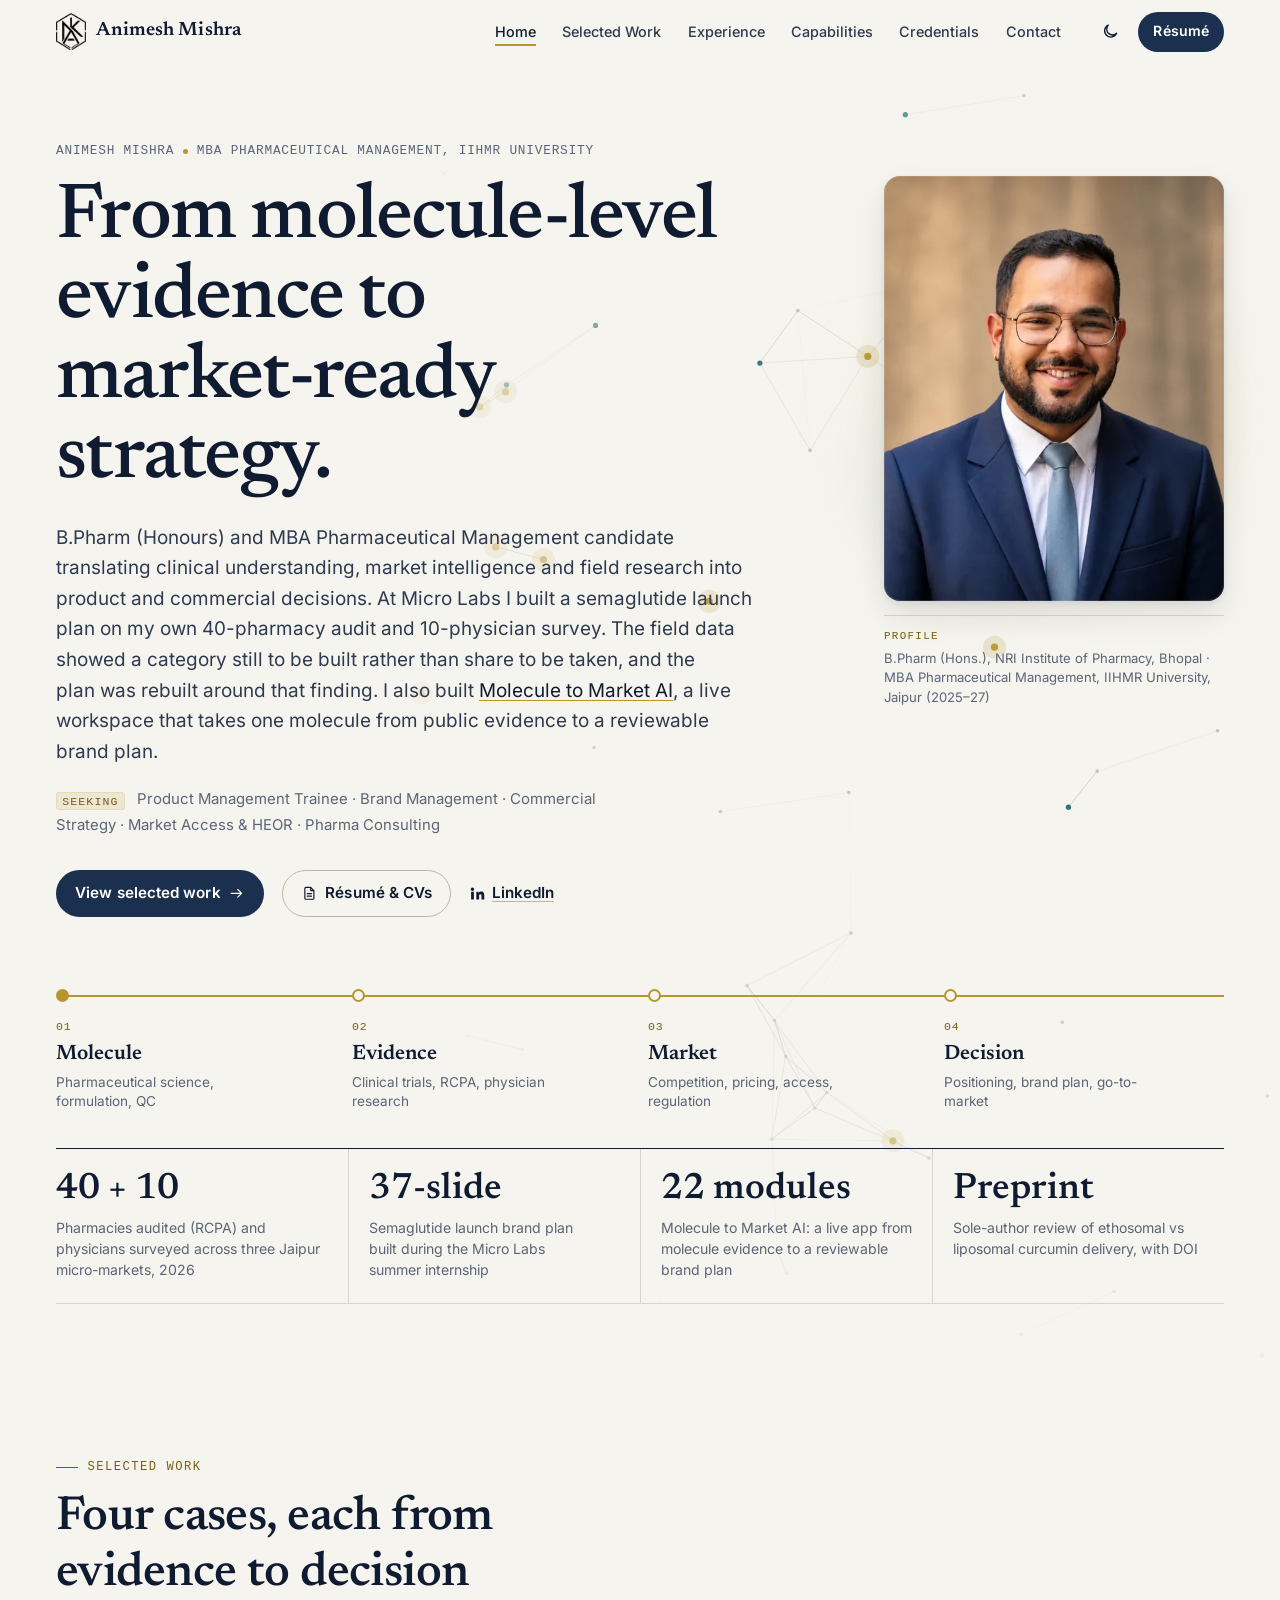
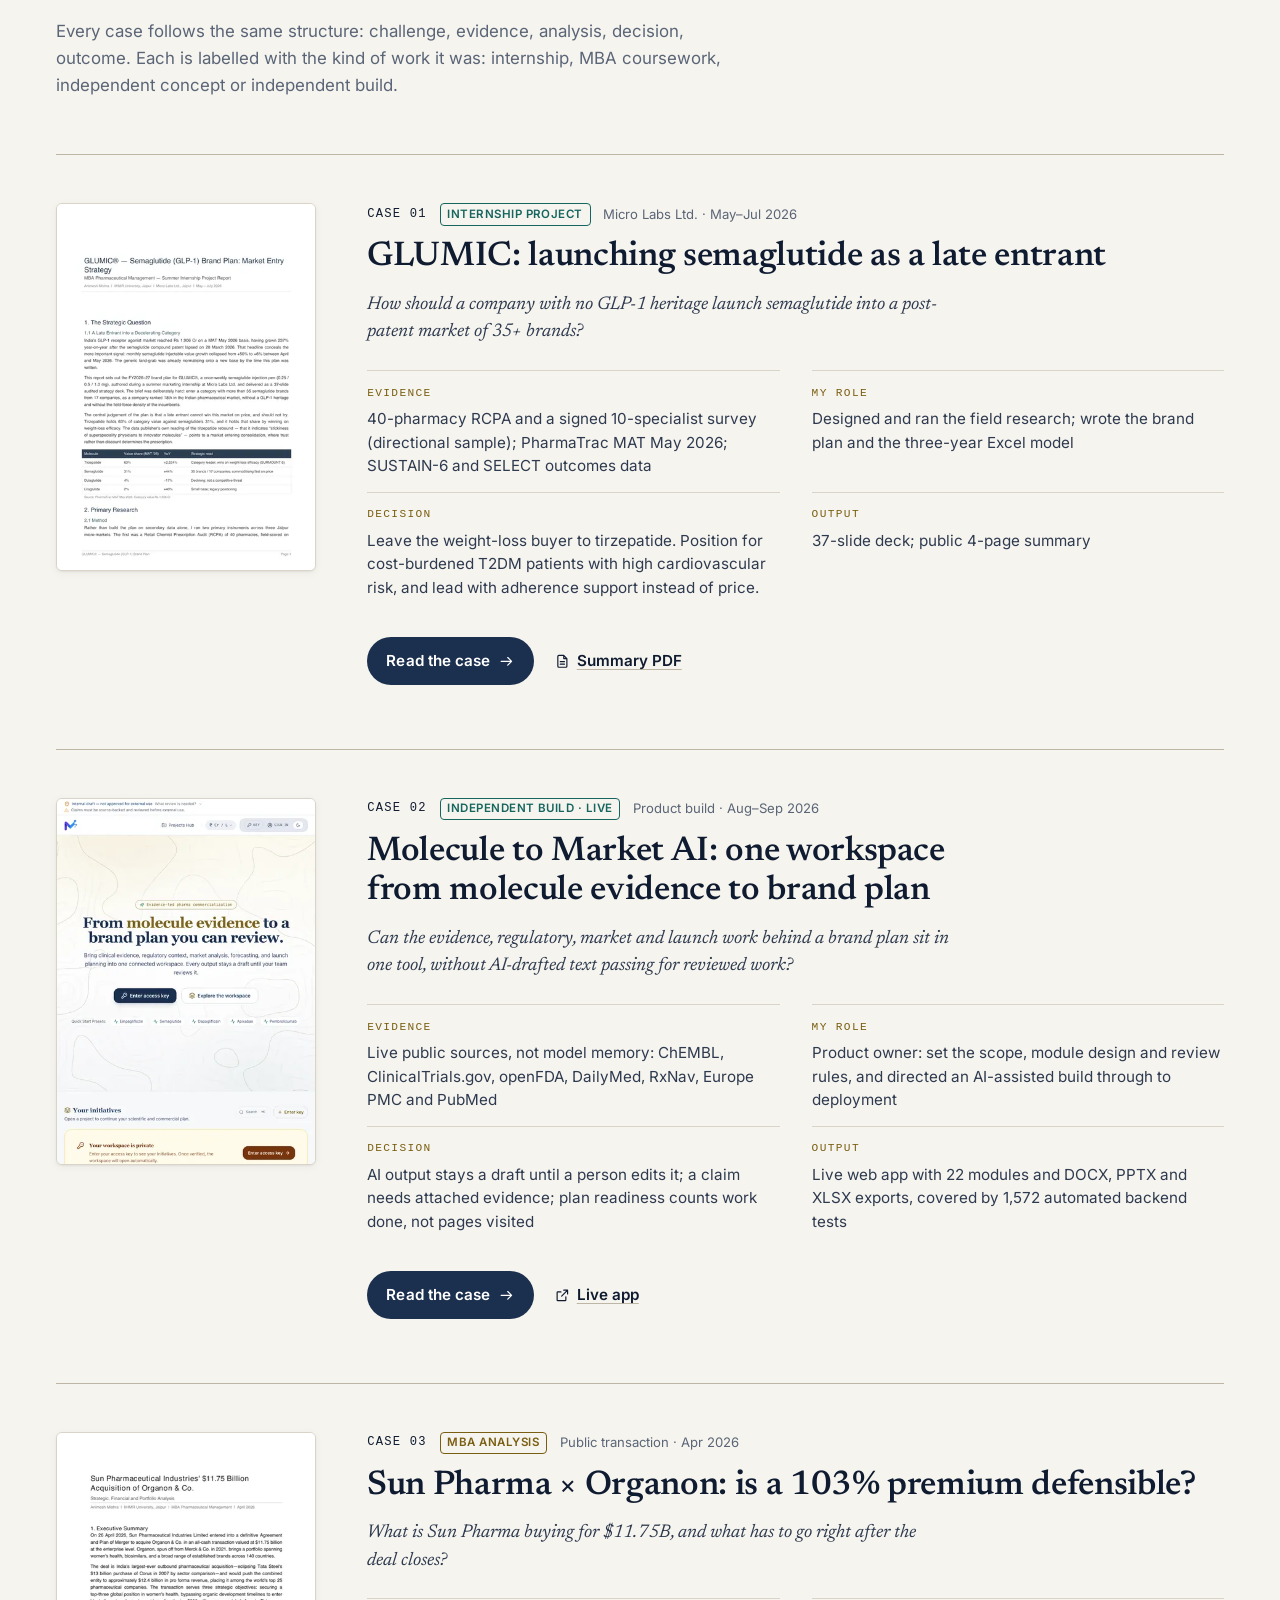
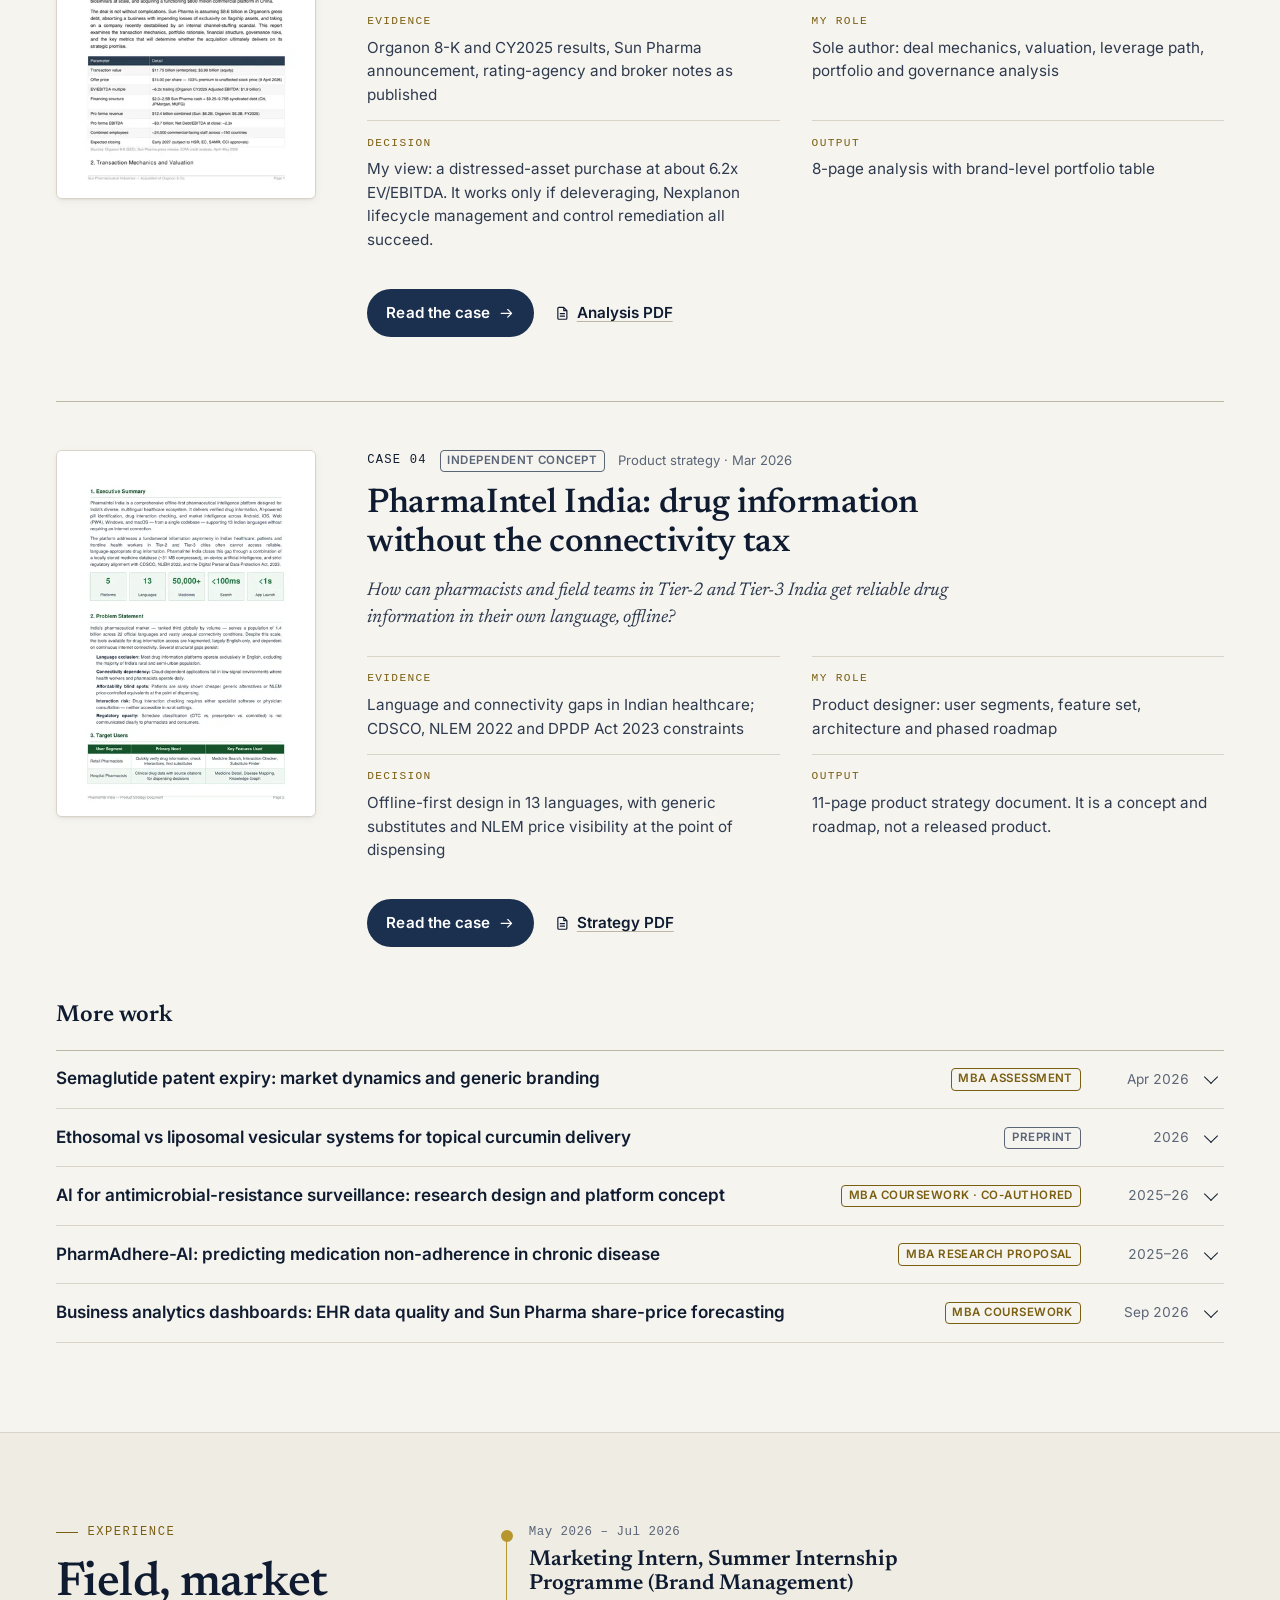
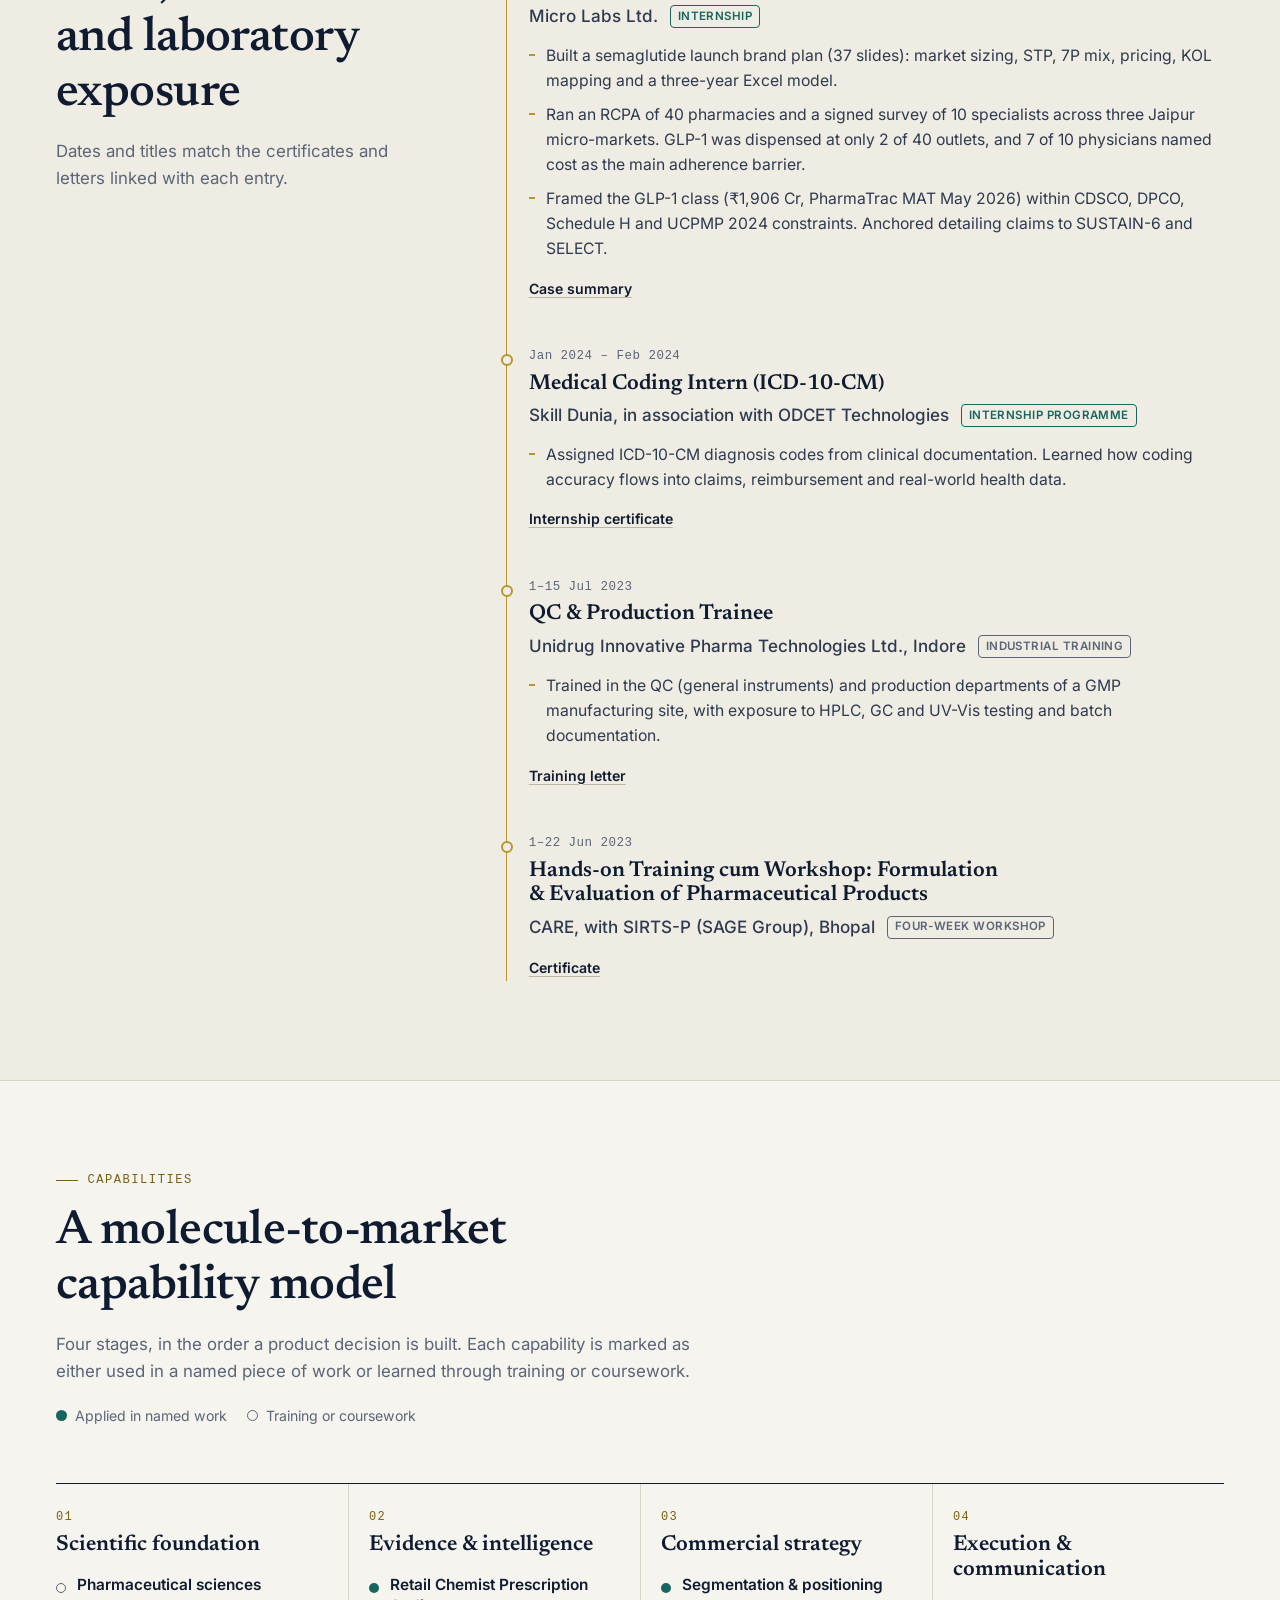
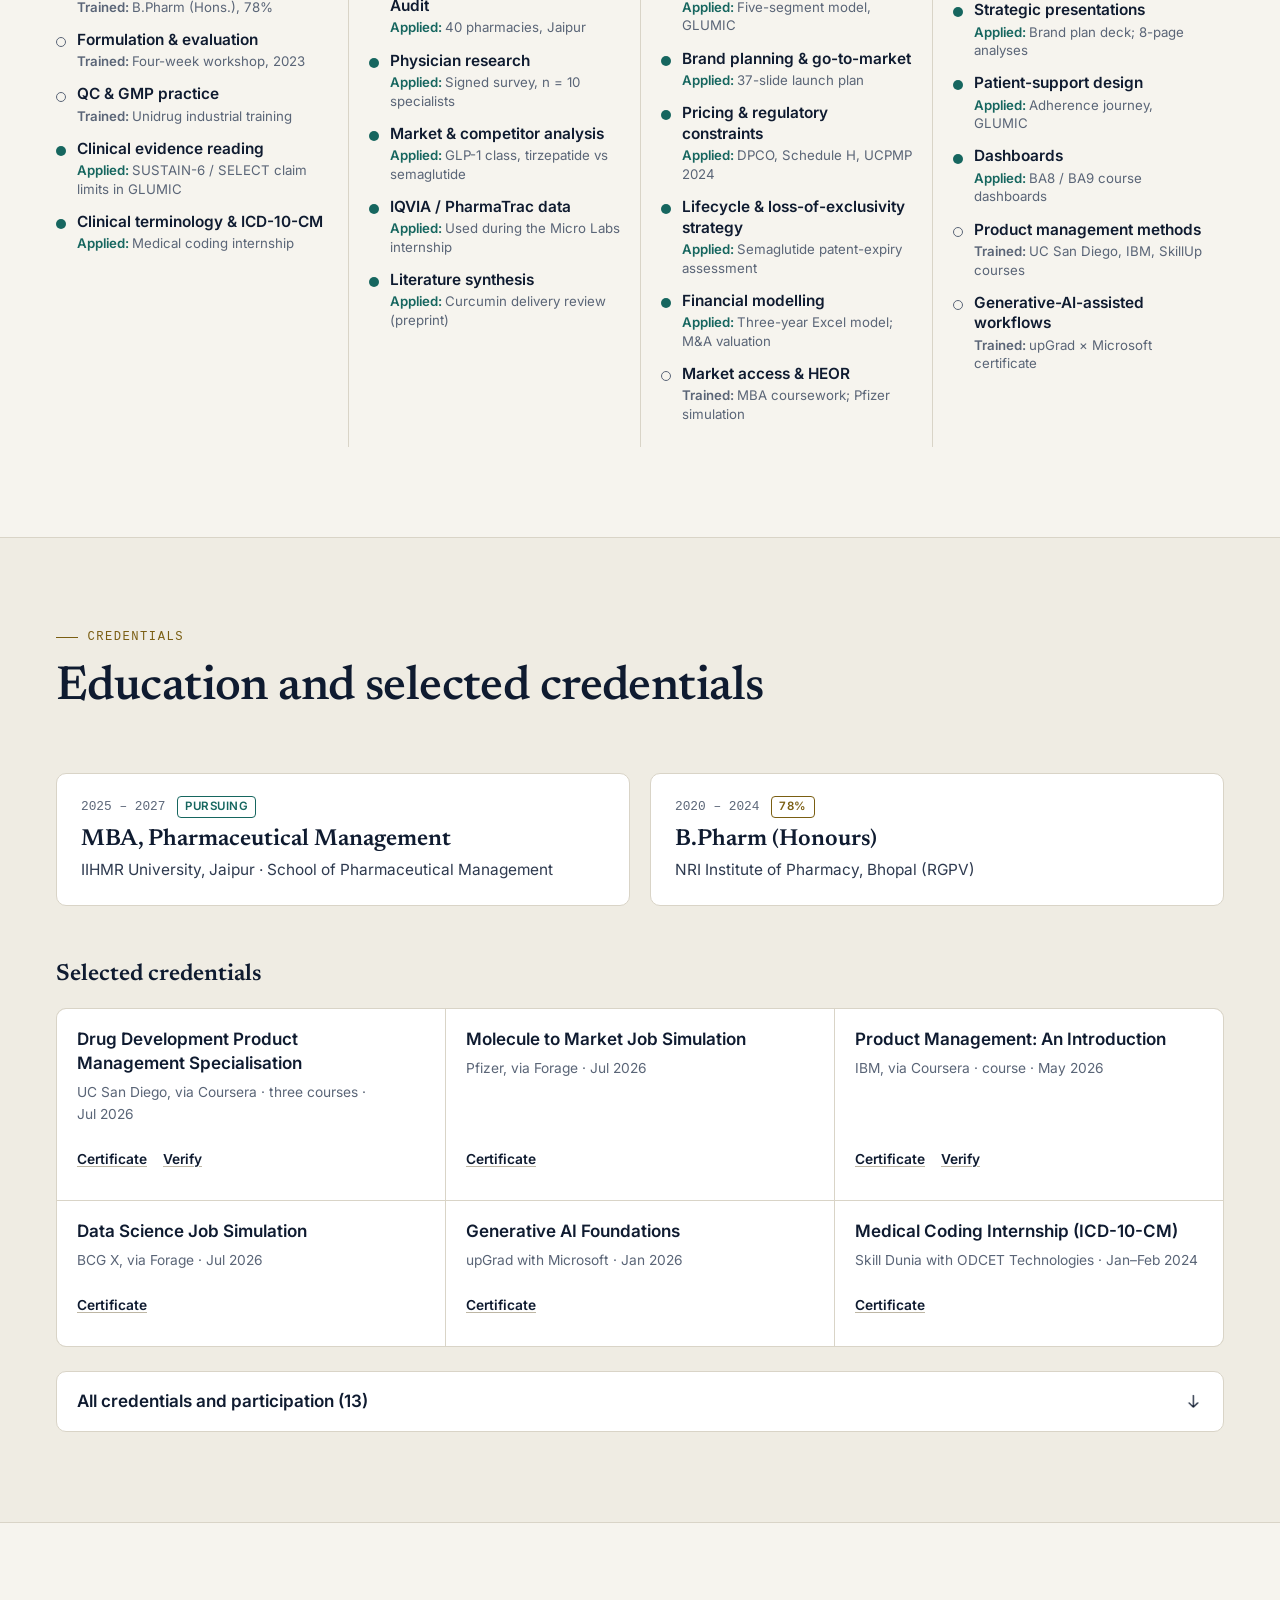
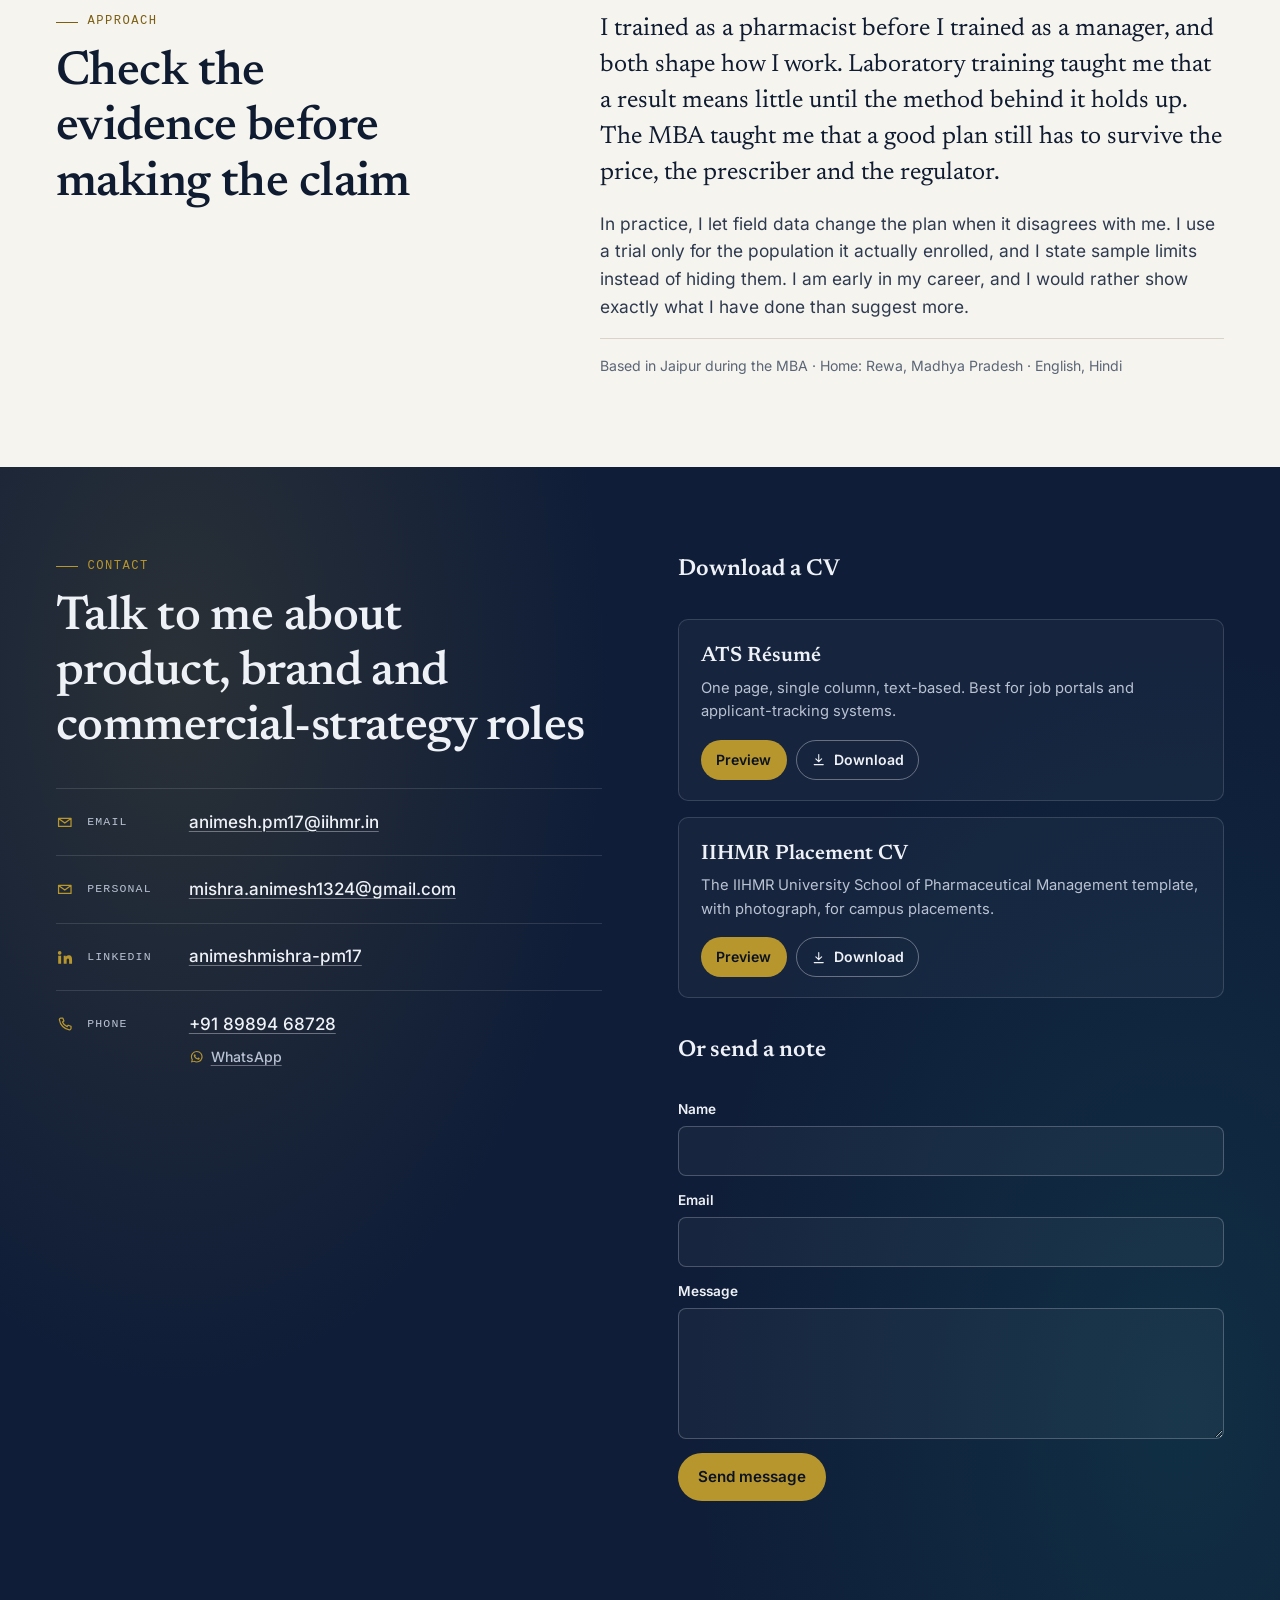
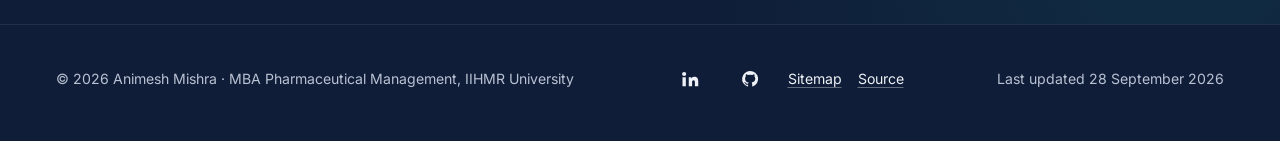
==== commit bfab8b33: "Pin hero photo to the headline on desktop The photo was bottom-aligned with the copy column, so on l" ====
--- a/index.html
+++ b/index.html
@@ -67,7 +67,7 @@
   <link rel="manifest" href="manifest.json">
   <link rel="preload" href="assets/fonts/newsreader-var-latin.woff2" as="font" type="font/woff2" crossorigin>
   <link rel="preload" href="assets/fonts/inter-var-latin.woff2" as="font" type="font/woff2" crossorigin>
-  <link rel="stylesheet" href="assets/css/styles.css?v=6">
+  <link rel="stylesheet" href="assets/css/styles.css?v=7">
   <script>
     /* Theme + motion flags before first paint (prevents a flash of the wrong theme). */
     (function () {
--- a/assets/css/styles.css
+++ b/assets/css/styles.css
@@ -277,6 +277,12 @@
 .hero-actions { margin-top: 2rem; display: flex; flex-wrap: wrap; align-items: center; gap: .75rem 1.1rem; }
 
 .hero-portrait { margin: 0; justify-self: end; width: 100%; max-width: 340px; }
+/* Desktop: pin the photo to the headline instead of the bottom of the copy, and keep
+   photo + caption inside the first screen on short laptop displays. */
+@media (min-width: 961px) {
+  .hero-grid { align-items: start; }
+  .hero-portrait { margin-top: 2.2rem; max-width: min(340px, calc((100svh - 300px) * .8)); min-width: 260px; }
+}
 .portrait-frame {
   position: relative; border-radius: var(--radius-lg); overflow: hidden; background: var(--paper-2);
   aspect-ratio: 4 / 5; box-shadow: var(--shadow-2);
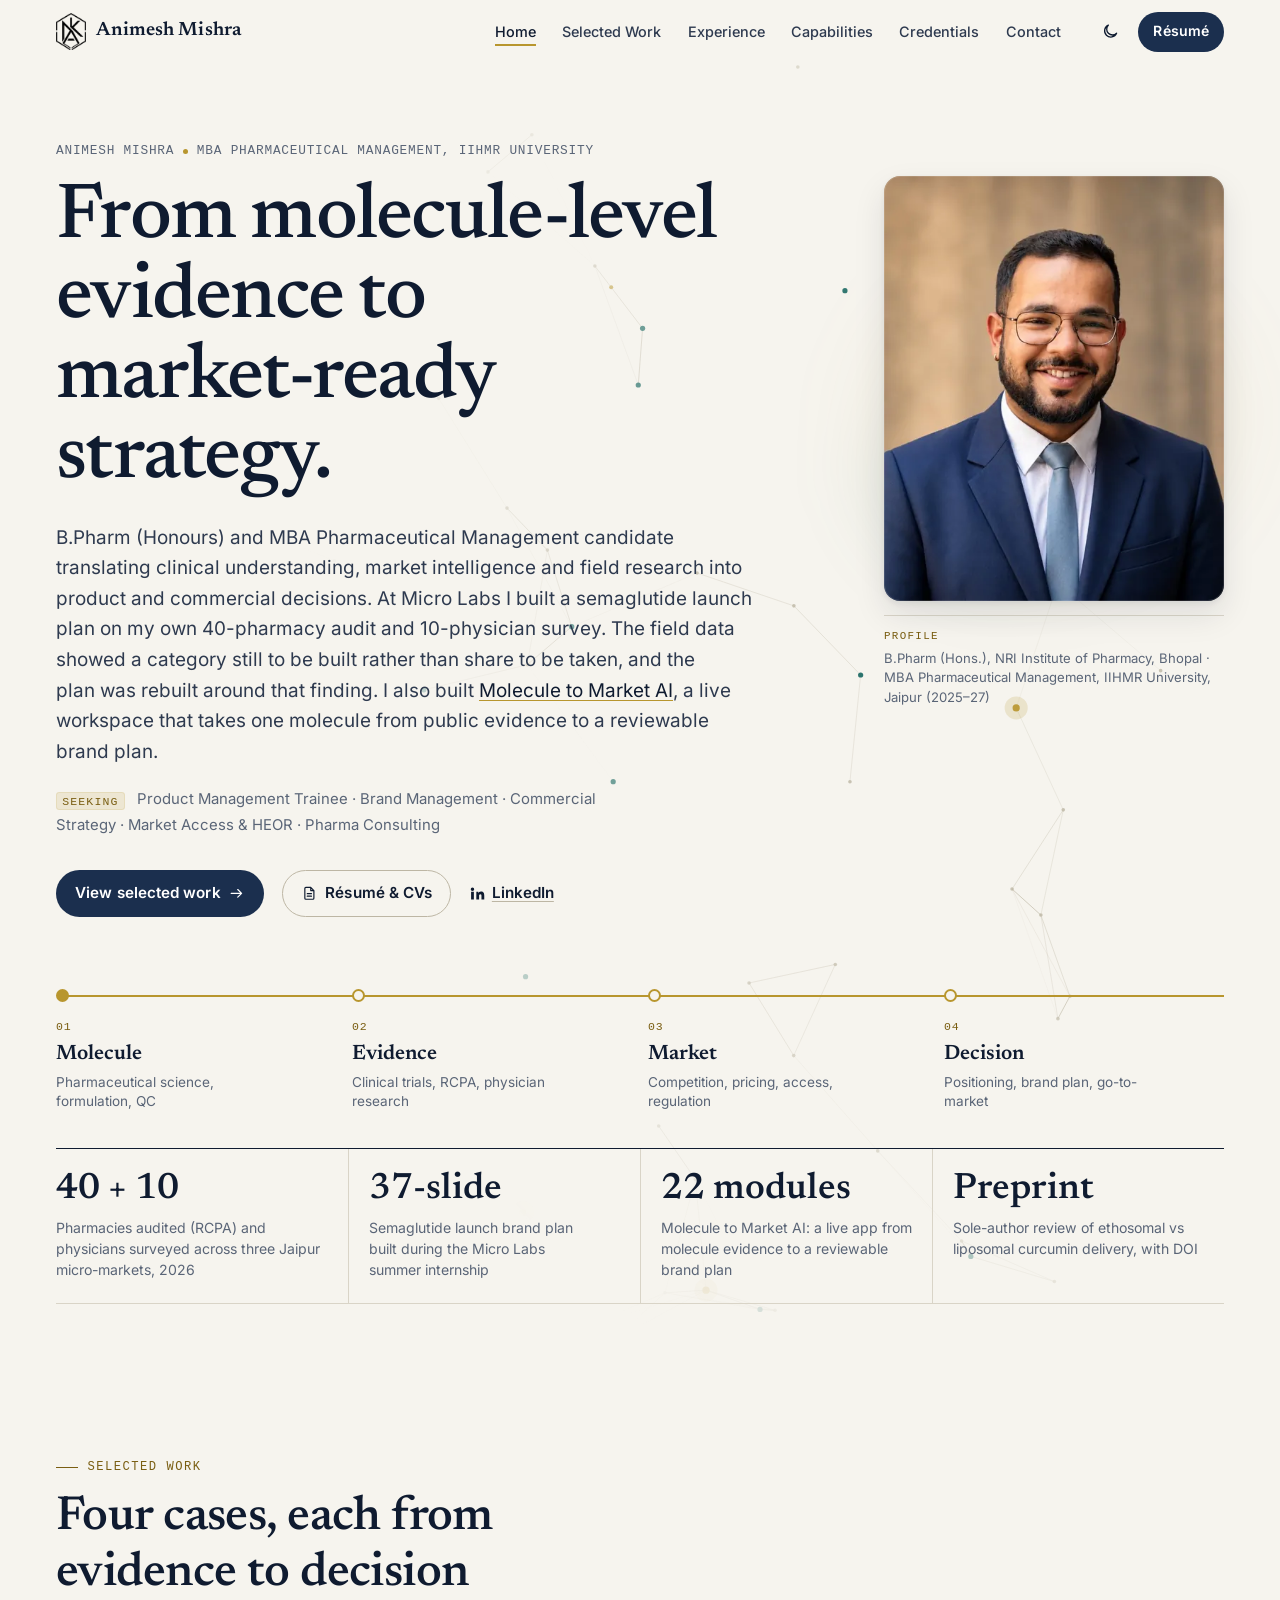
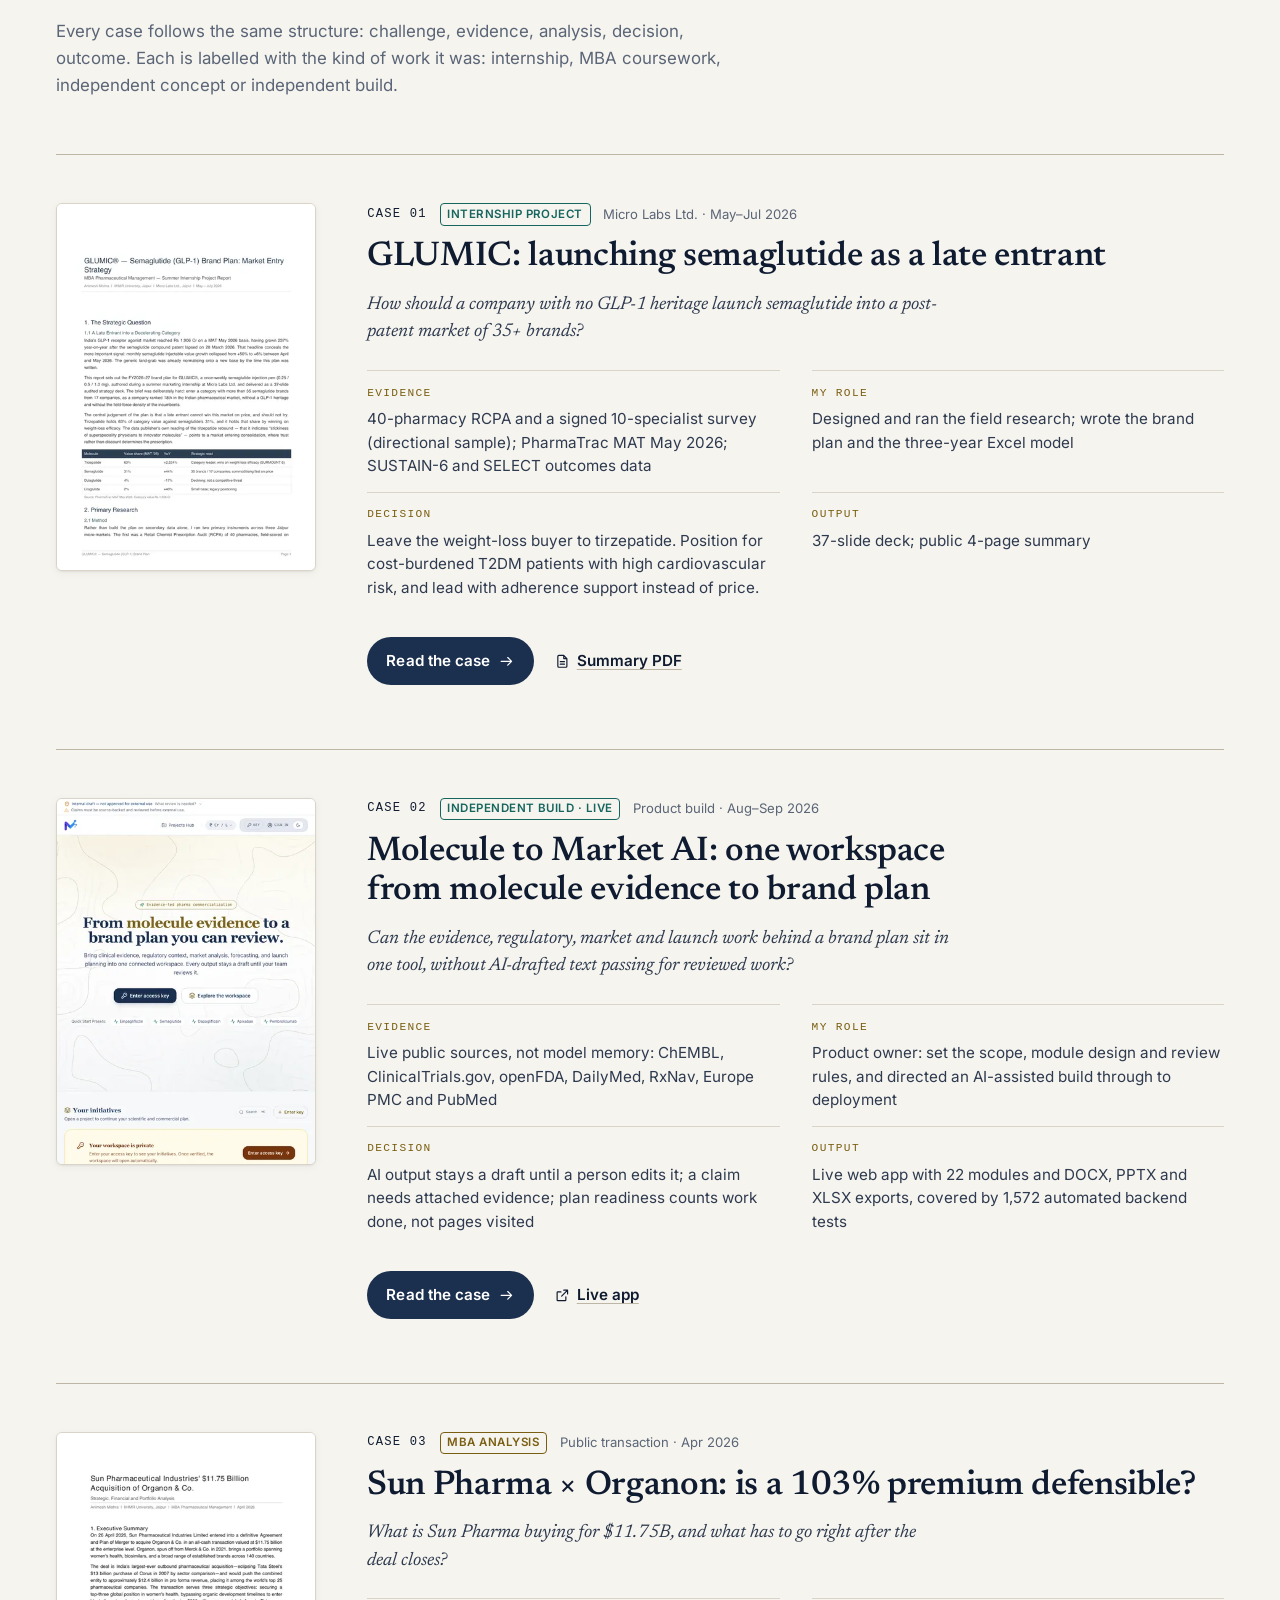
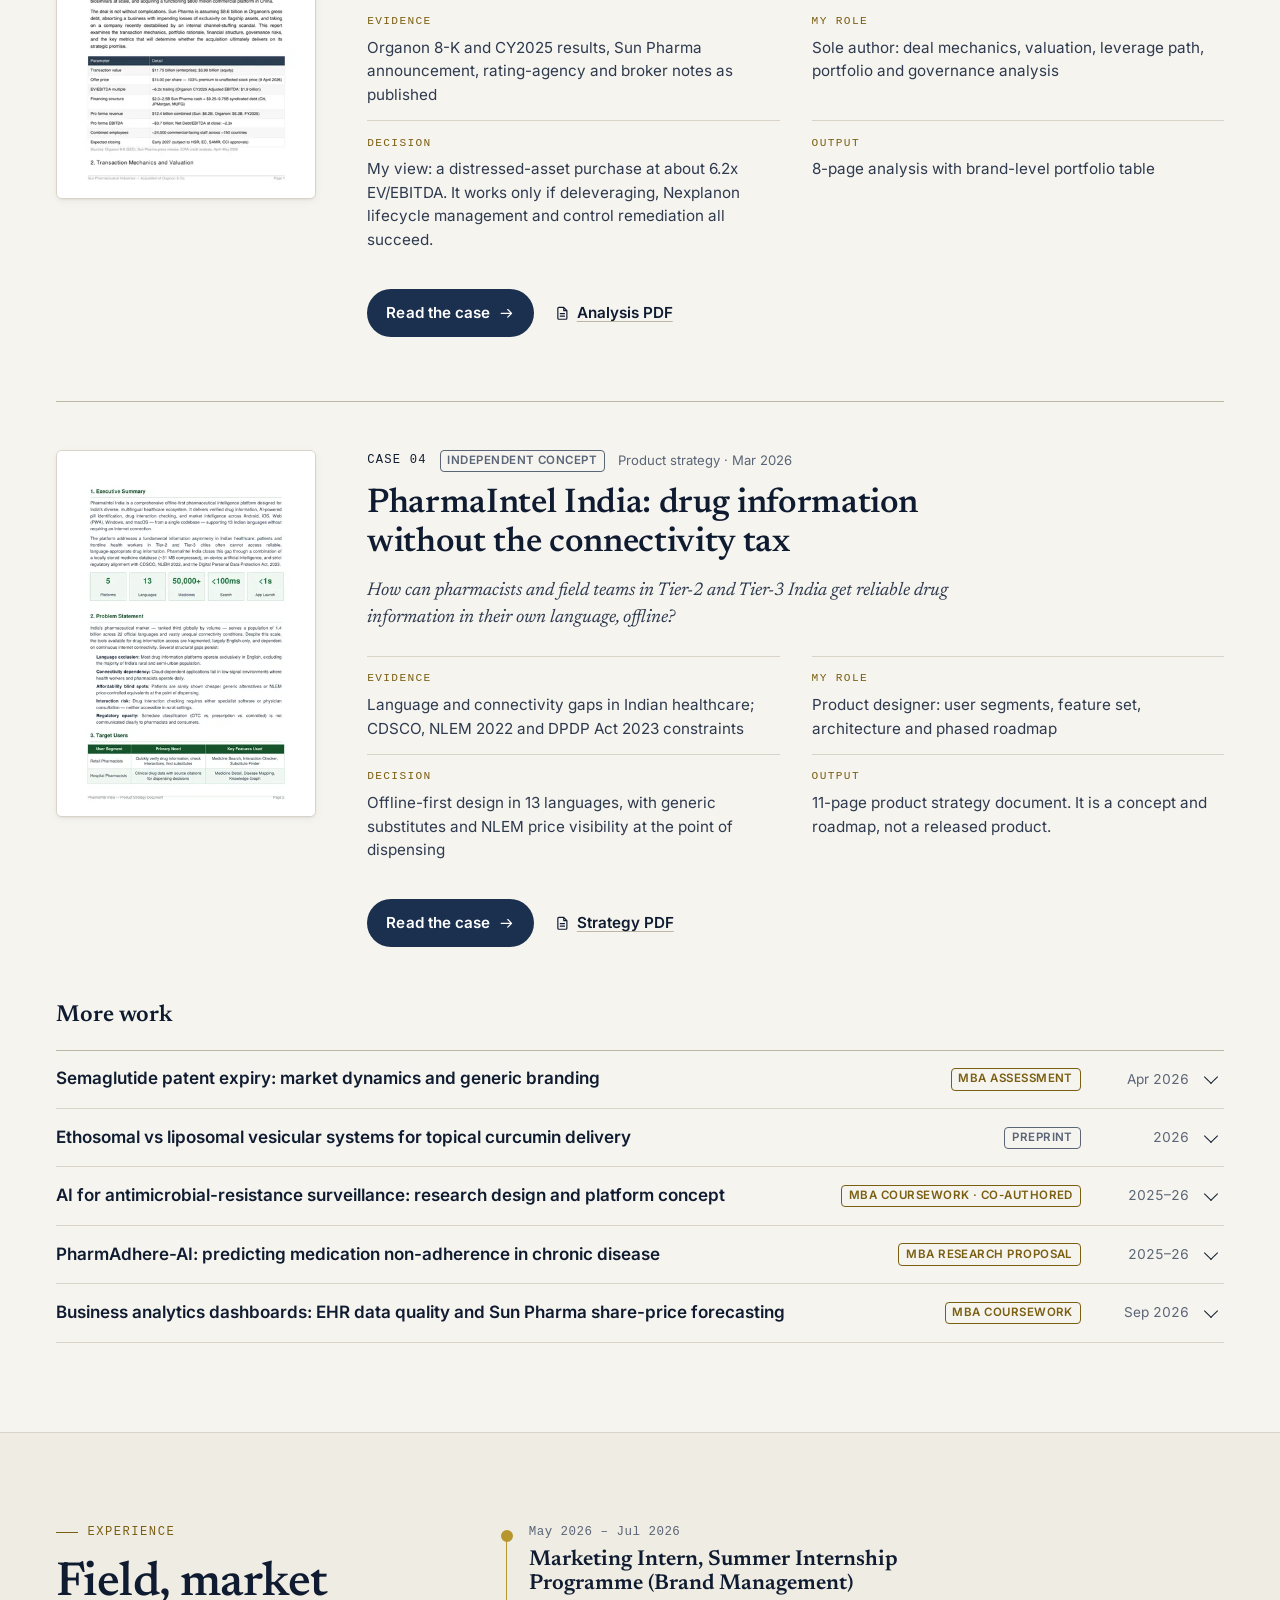
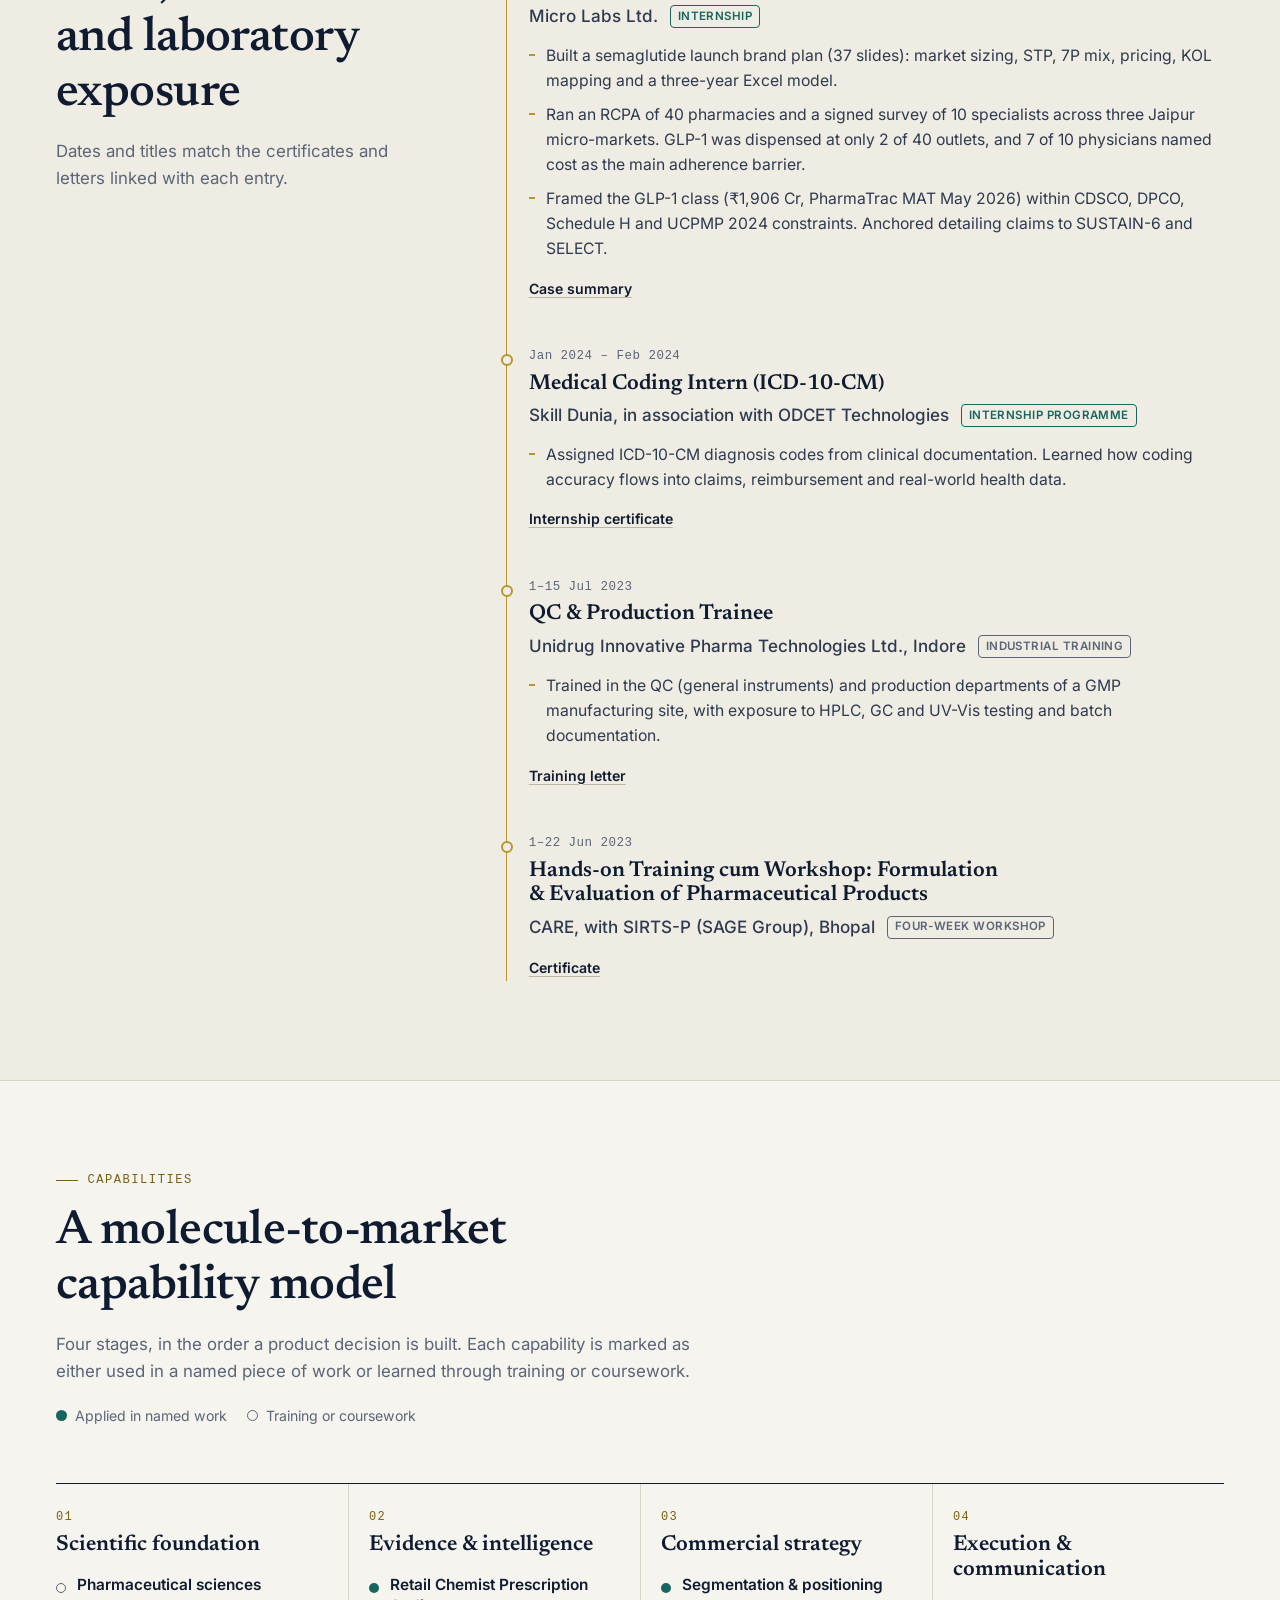
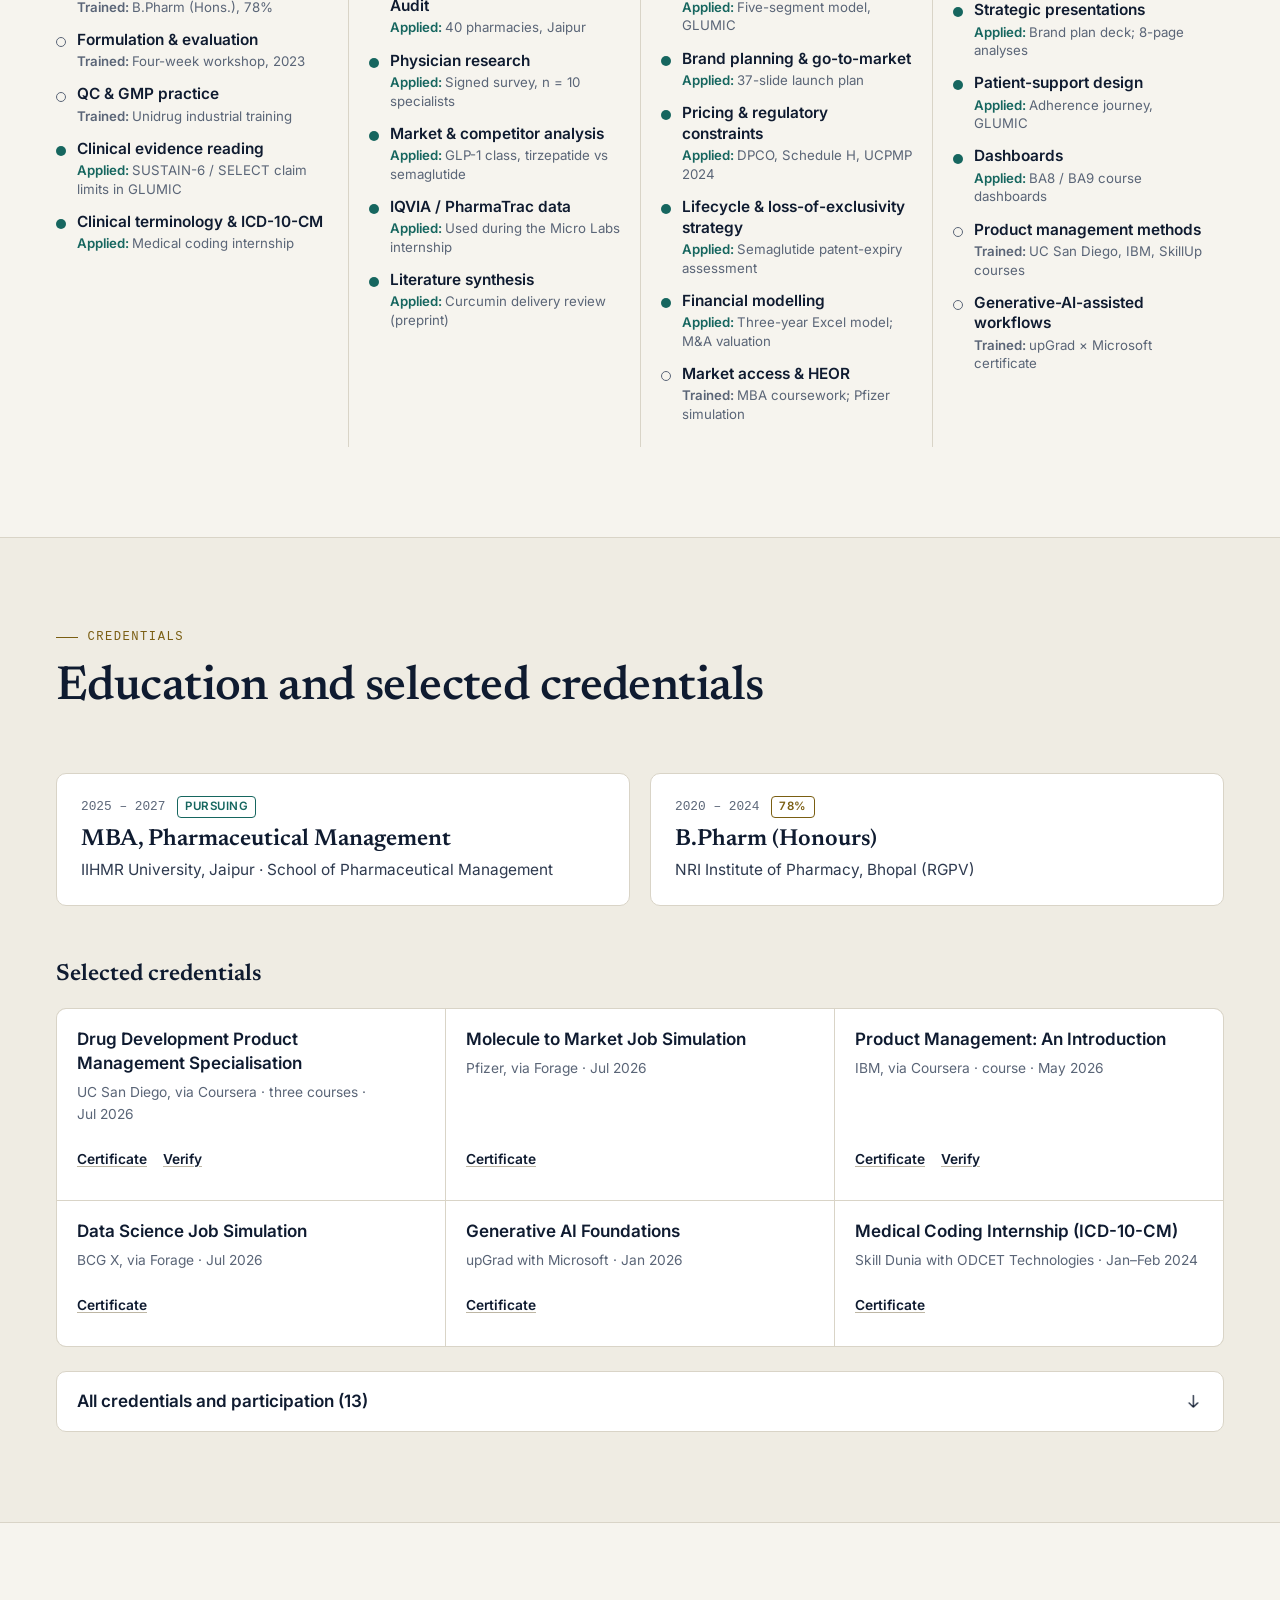
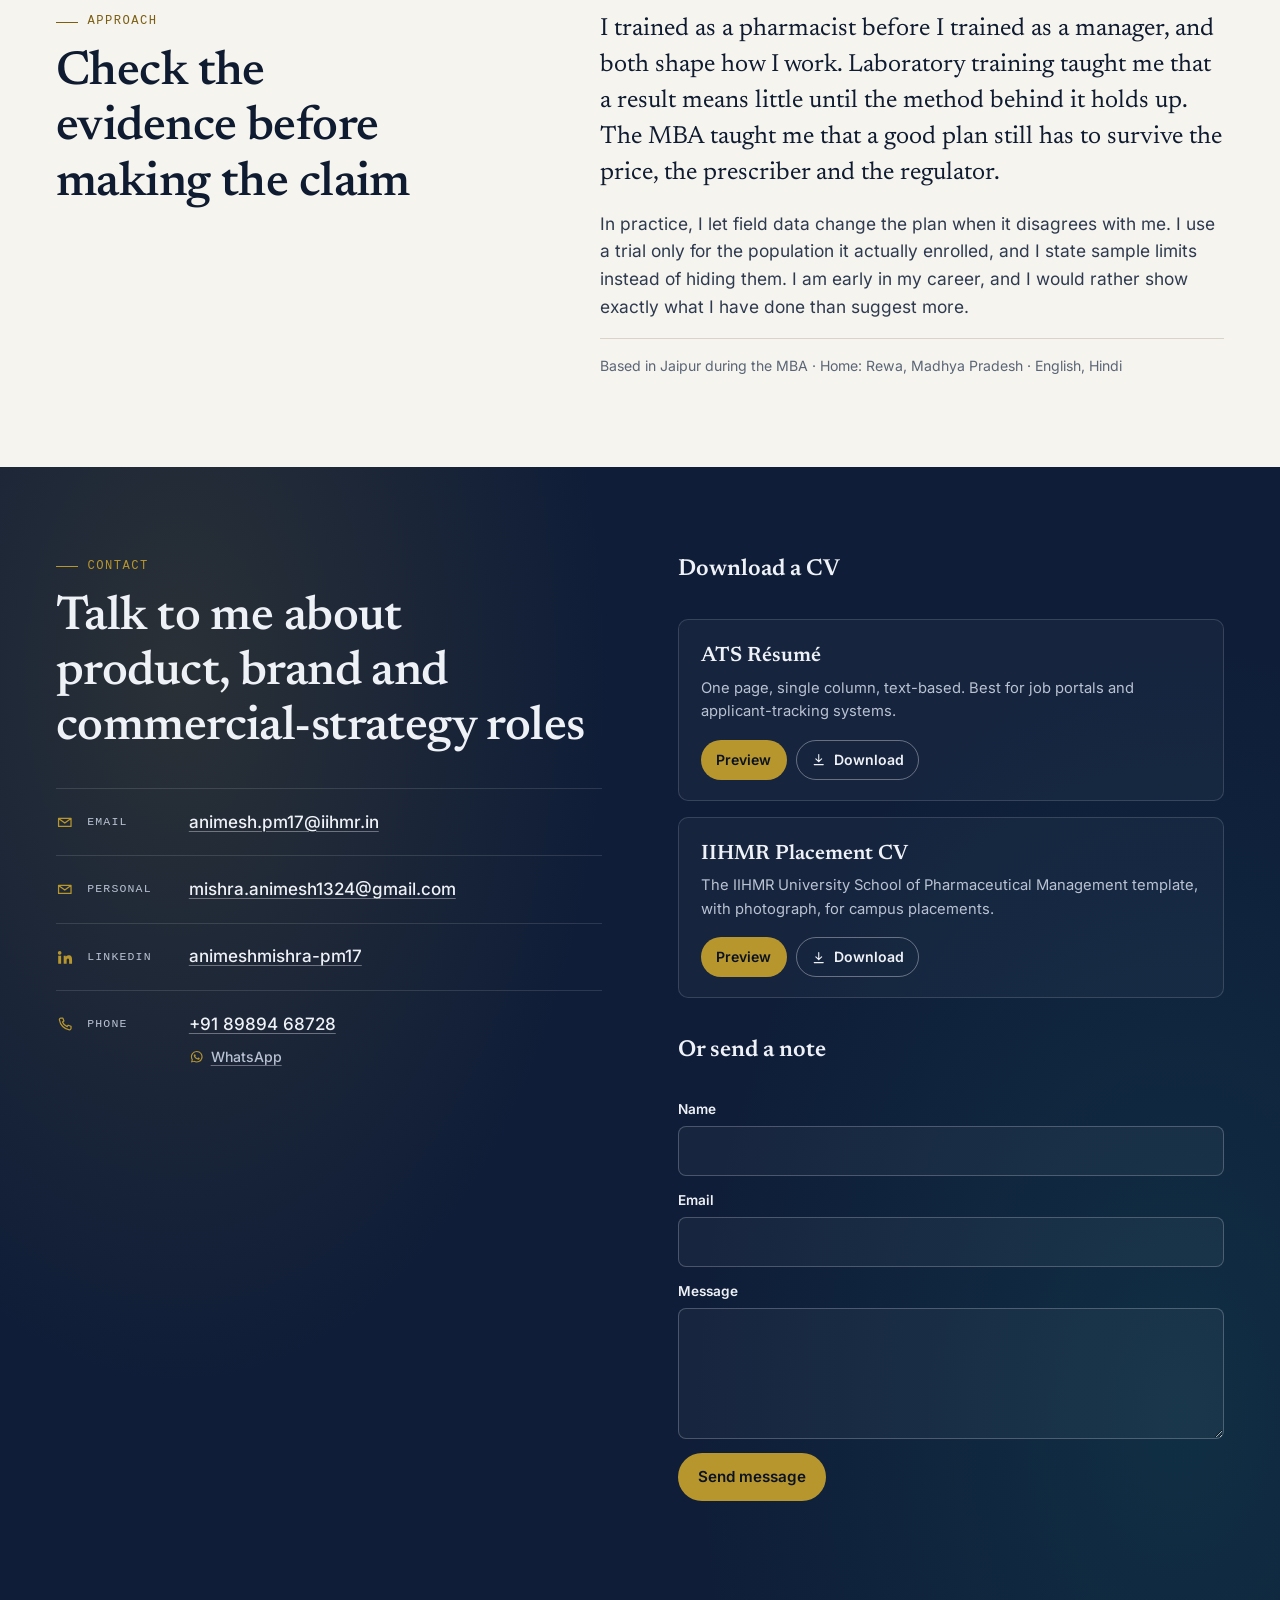
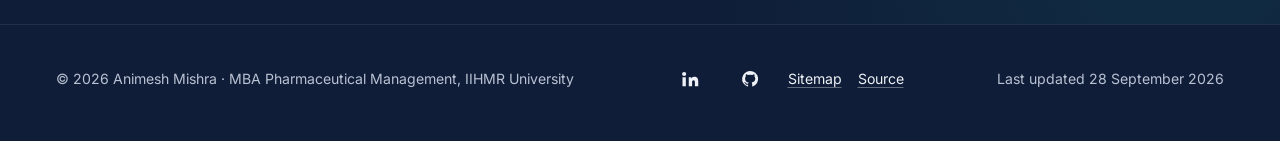
==== commit 49fb2580: "Stack the hero eyebrow on small screens so its dot no longer dangles Co-Authored-By: Claude Opus 5.5" ====
--- a/index.html
+++ b/index.html
@@ -67,7 +67,7 @@
   <link rel="manifest" href="manifest.json">
   <link rel="preload" href="assets/fonts/newsreader-var-latin.woff2" as="font" type="font/woff2" crossorigin>
   <link rel="preload" href="assets/fonts/inter-var-latin.woff2" as="font" type="font/woff2" crossorigin>
-  <link rel="stylesheet" href="assets/css/styles.css?v=7">
+  <link rel="stylesheet" href="assets/css/styles.css?v=8">
   <script>
     /* Theme + motion flags before first paint (prevents a flash of the wrong theme). */
     (function () {
--- a/assets/css/styles.css
+++ b/assets/css/styles.css
@@ -643,6 +643,8 @@
 }
 .hero-field.is-live { opacity: 1; }
 @media (max-width: 960px) {
+  .eyebrow { flex-direction: column; align-items: flex-start; gap: .3rem; }
+  .eyebrow .dot { display: none; }
   .hero-field {
     -webkit-mask-image: radial-gradient(ellipse 42% 12% at 94% 2%, #000 15%, transparent 85%);
             mask-image: radial-gradient(ellipse 42% 12% at 94% 2%, #000 15%, transparent 85%);
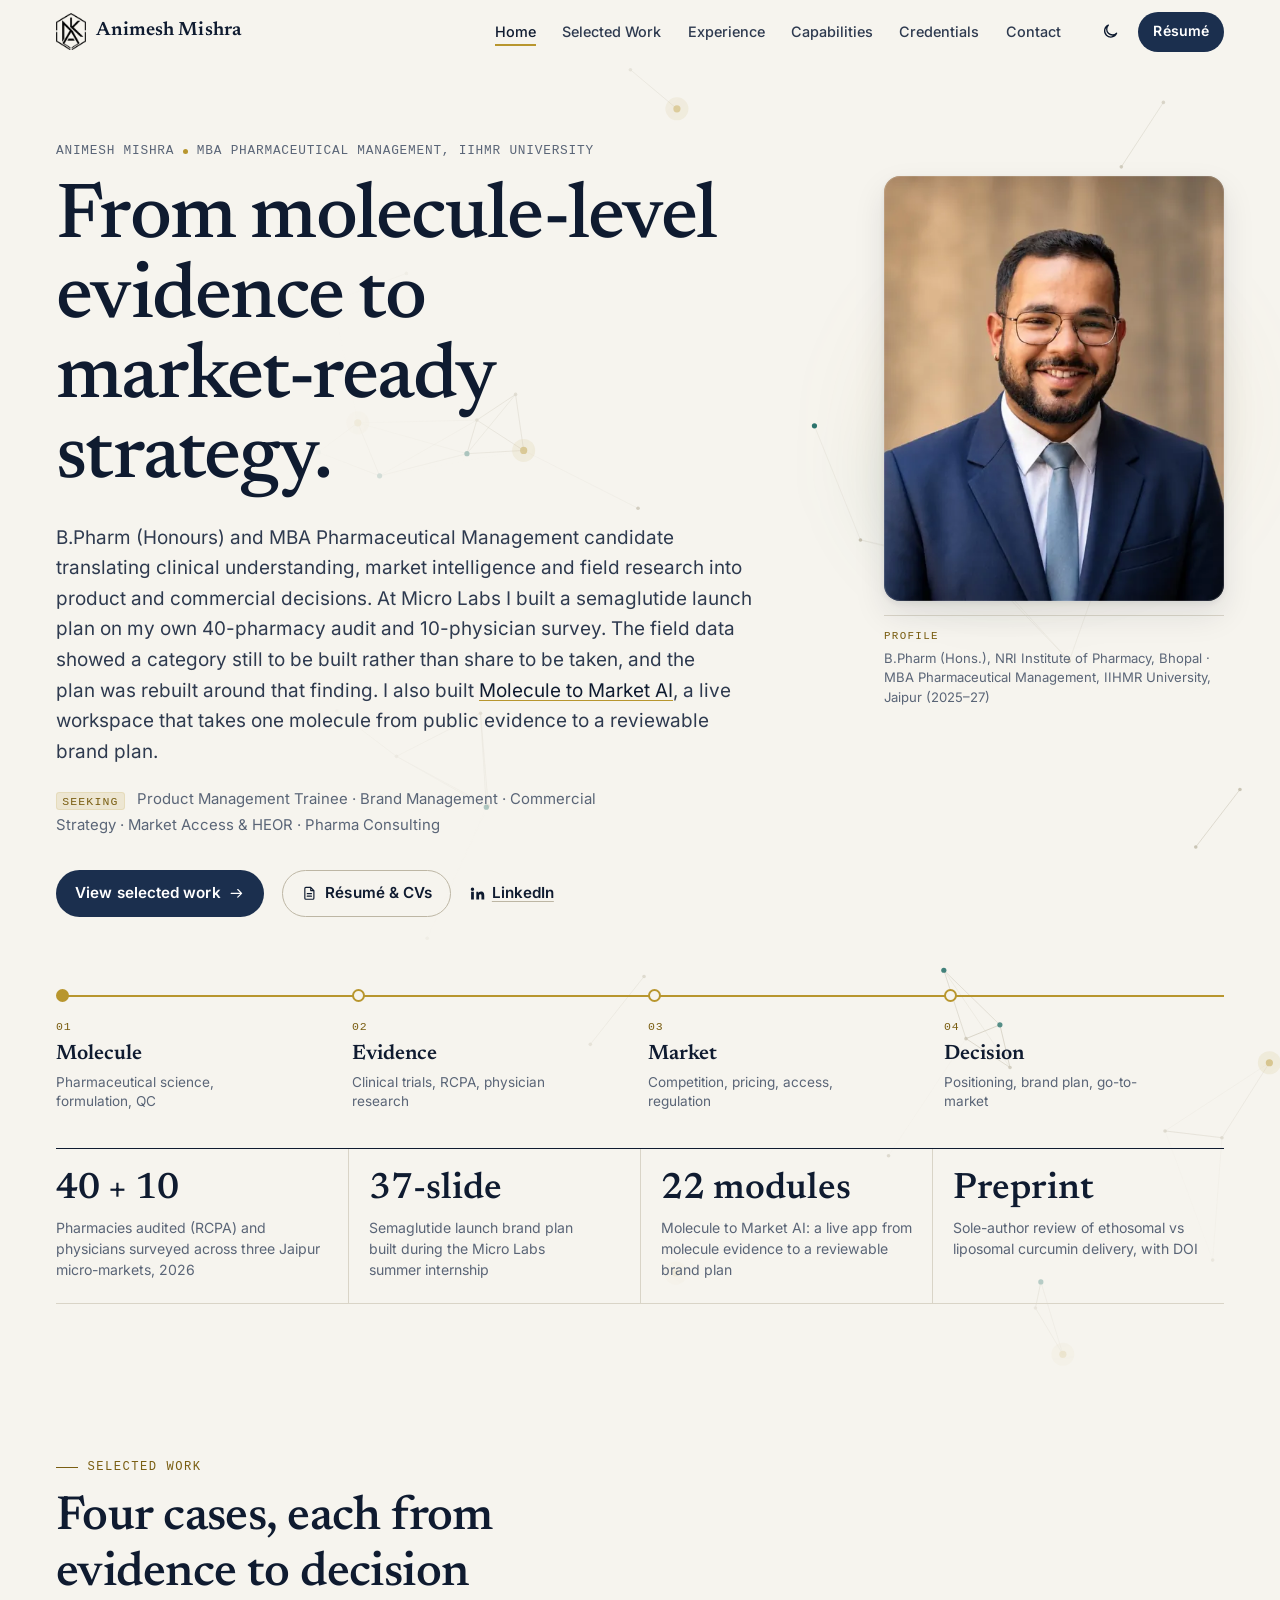
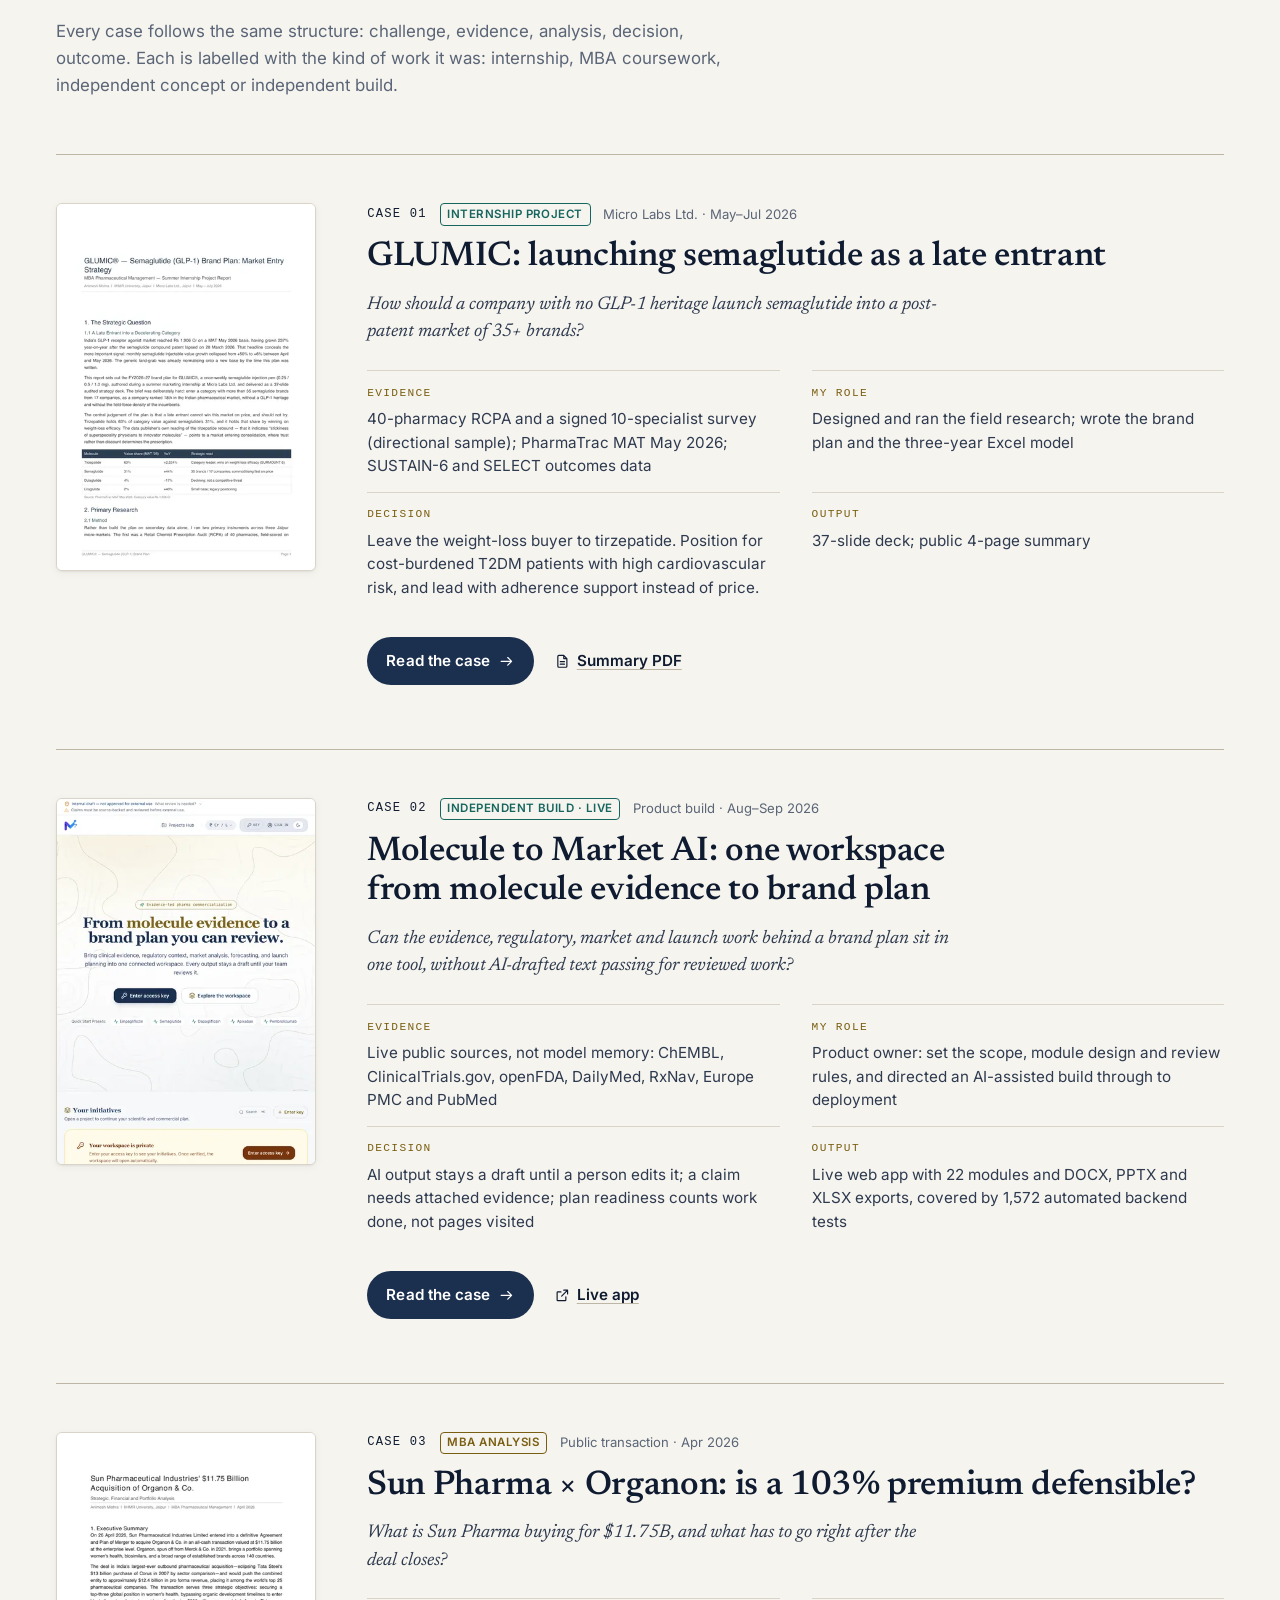
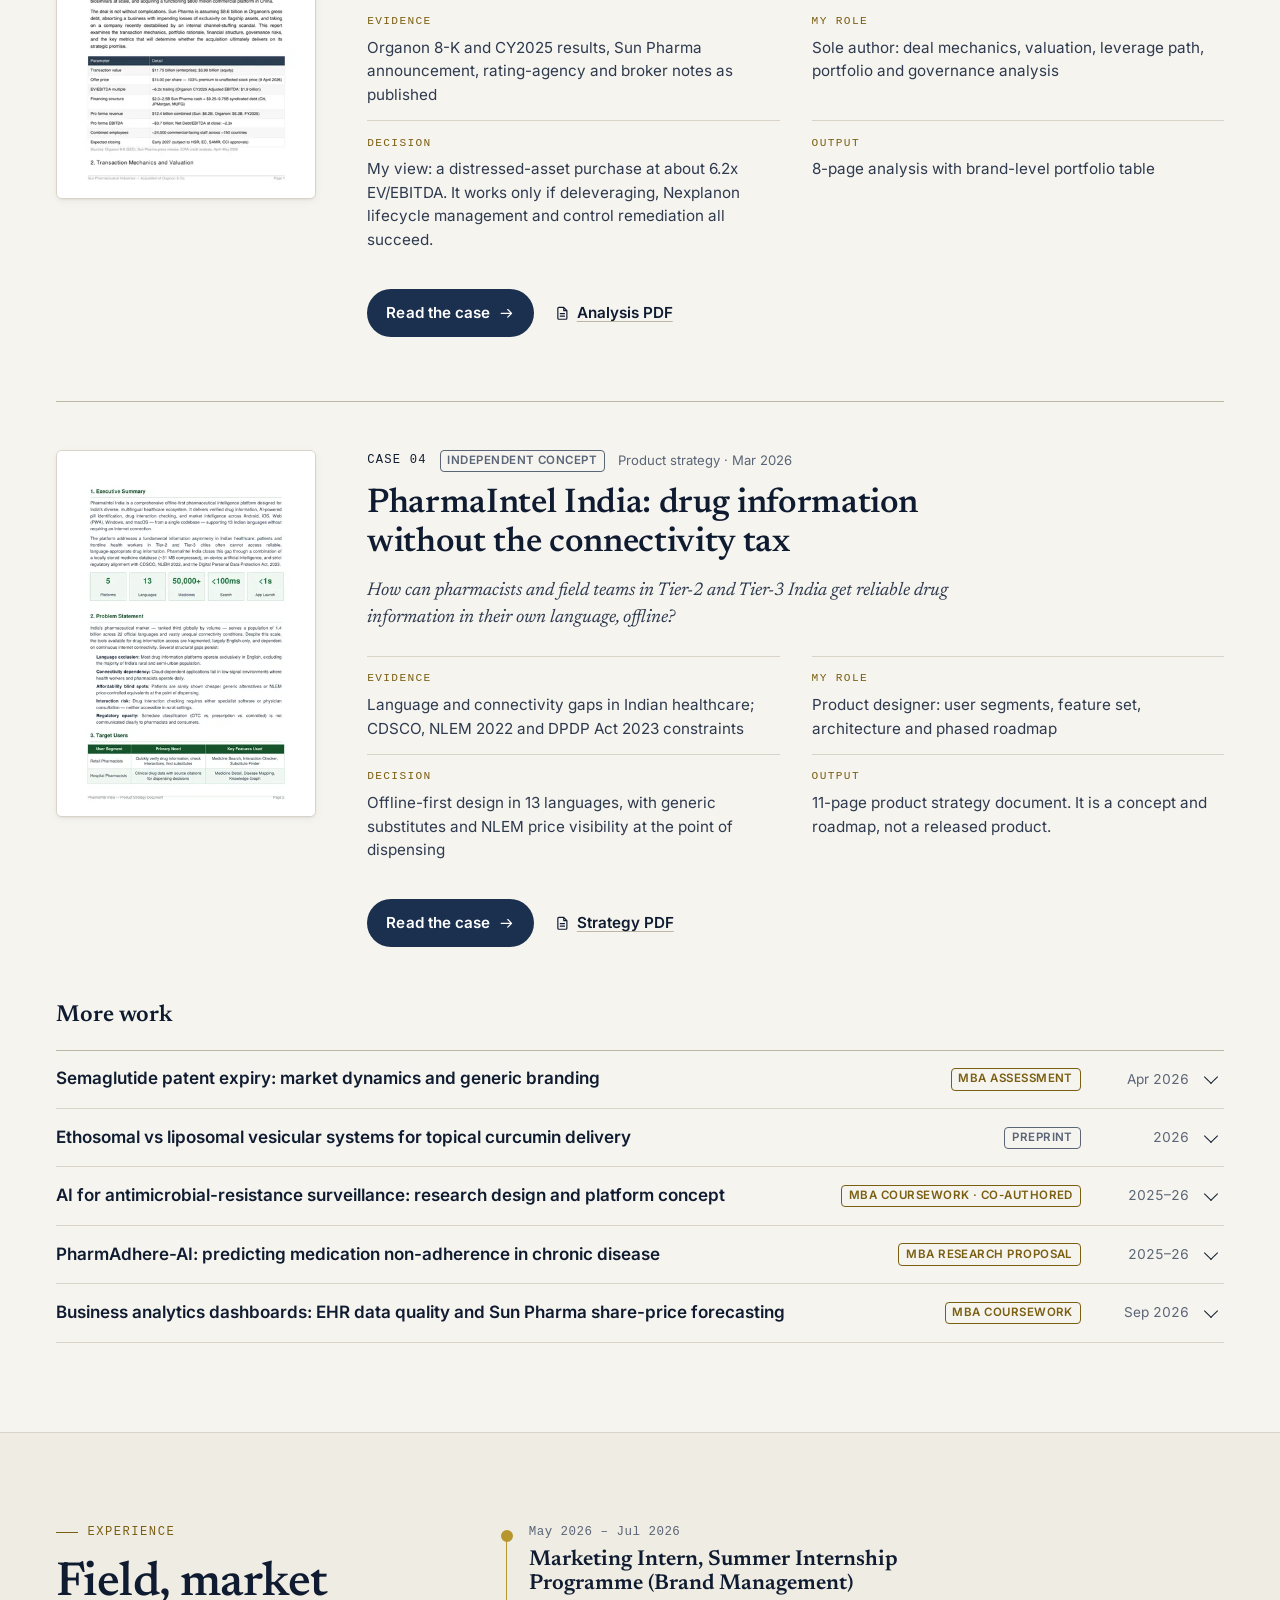
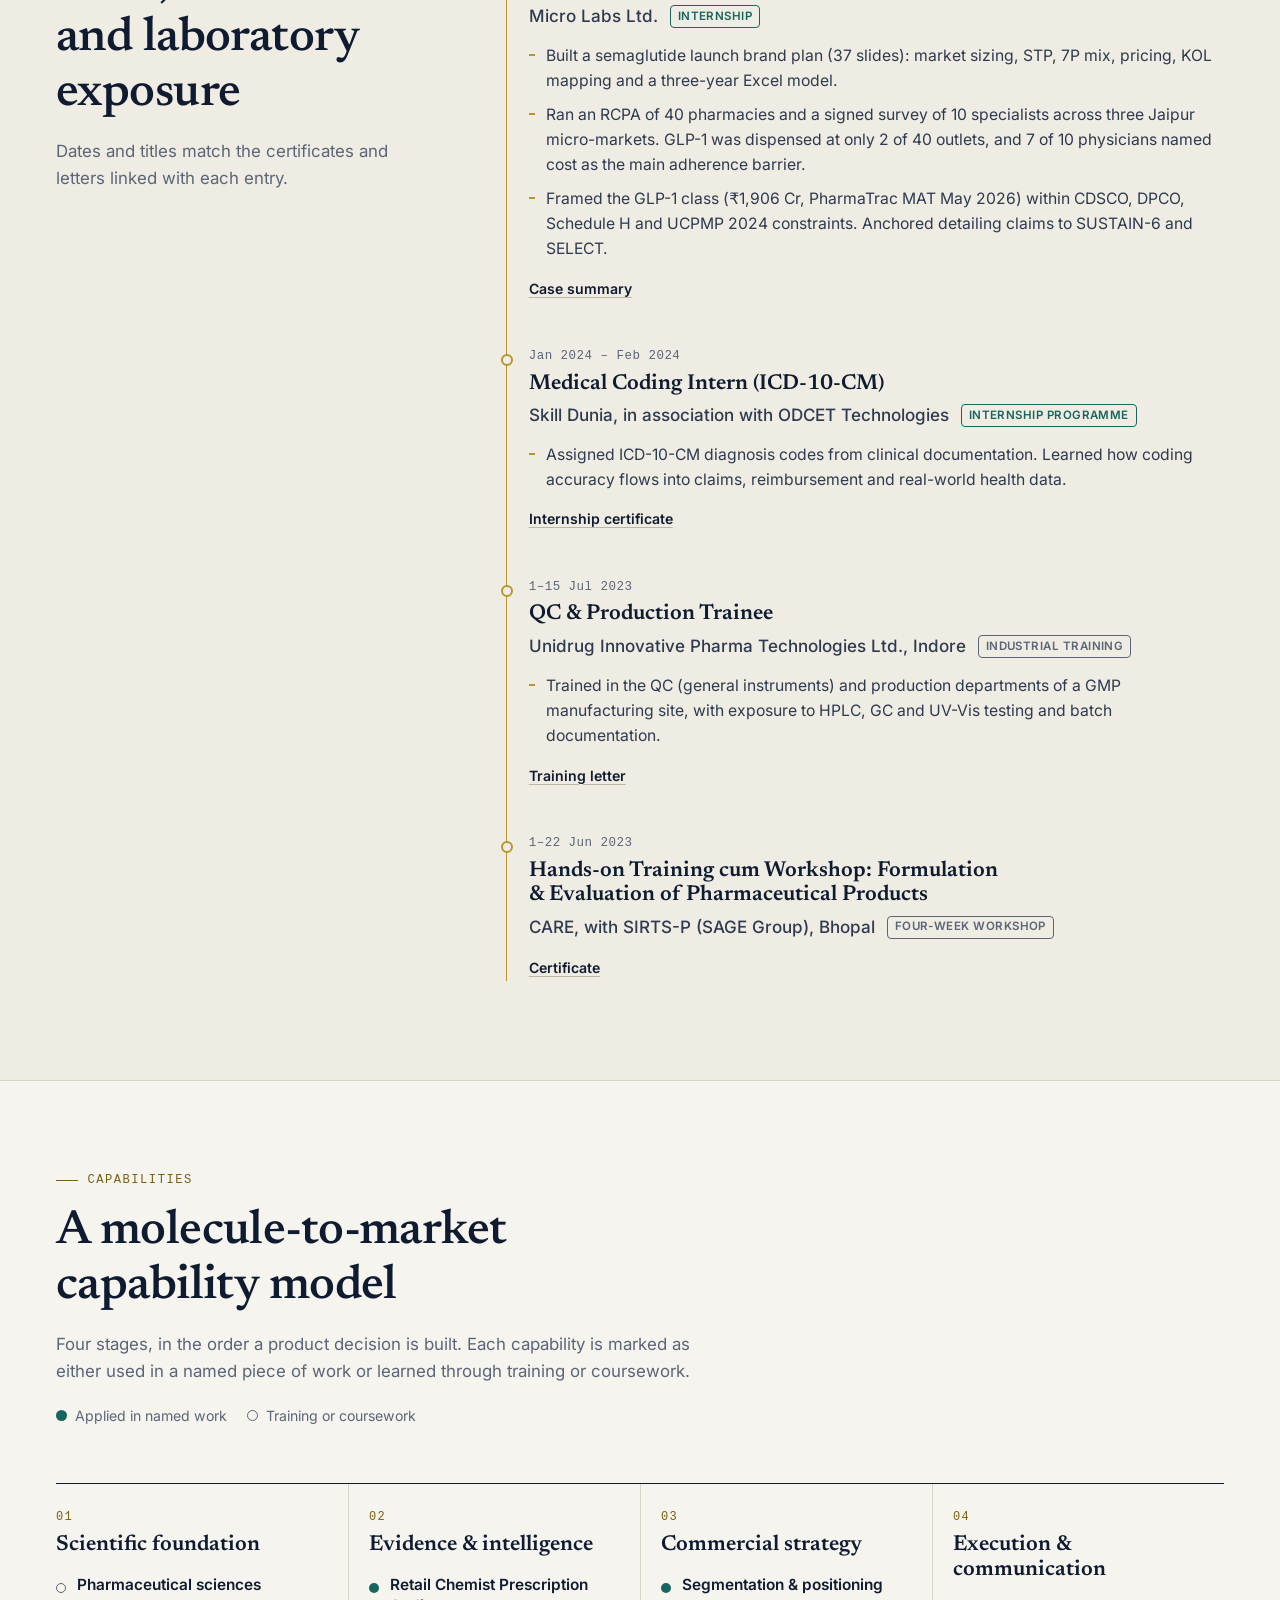
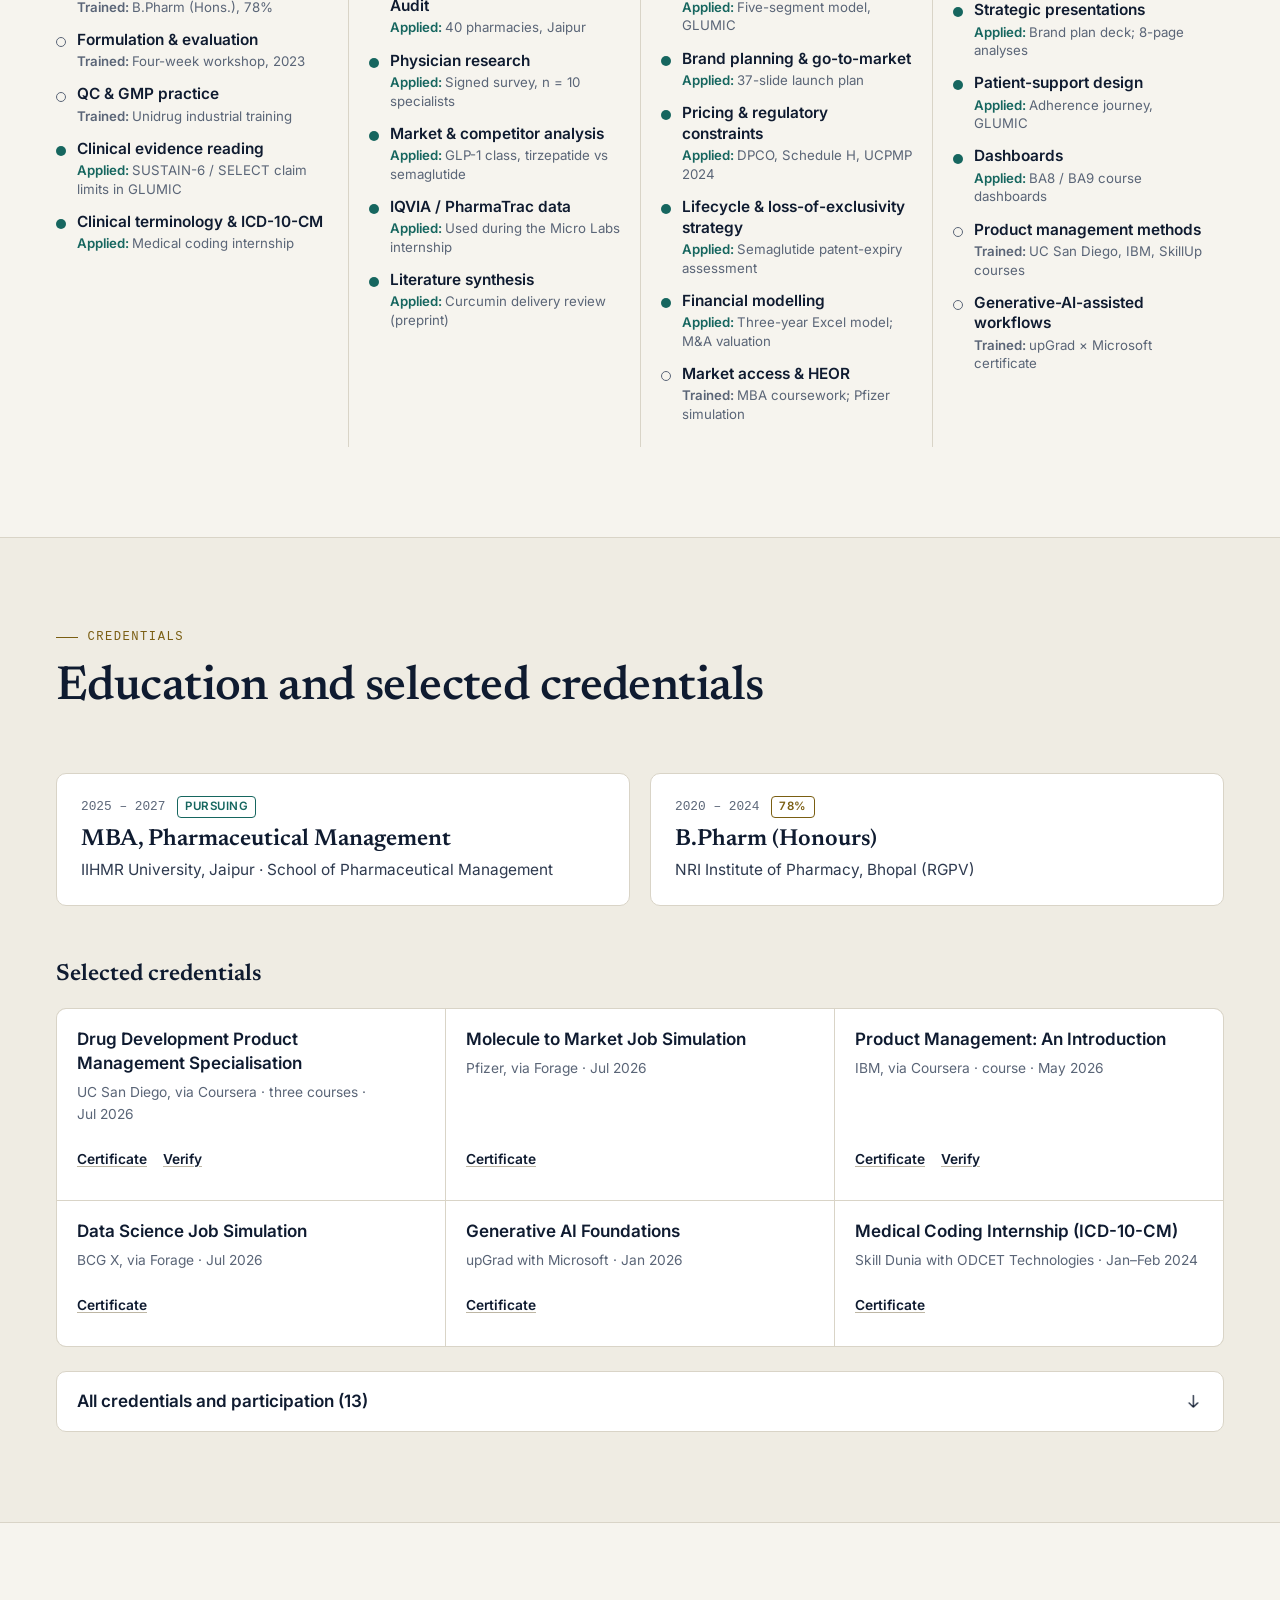
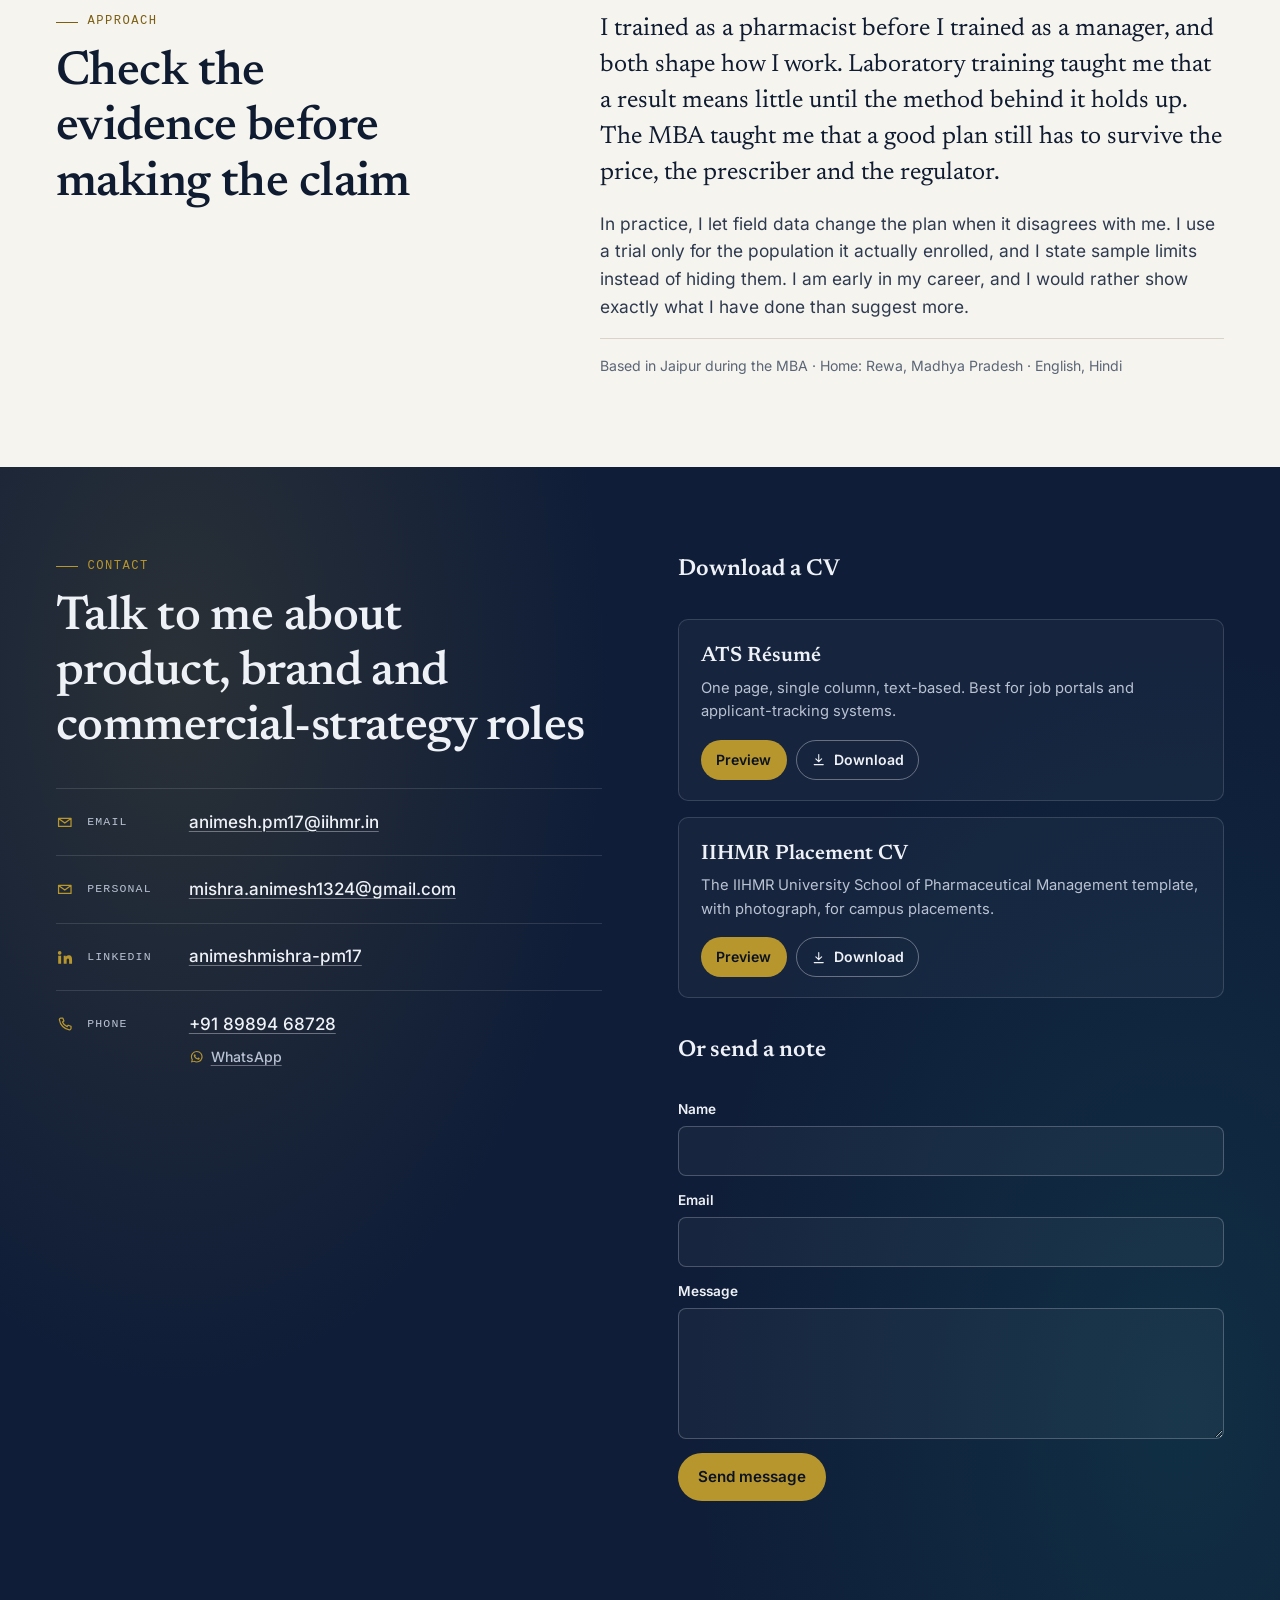
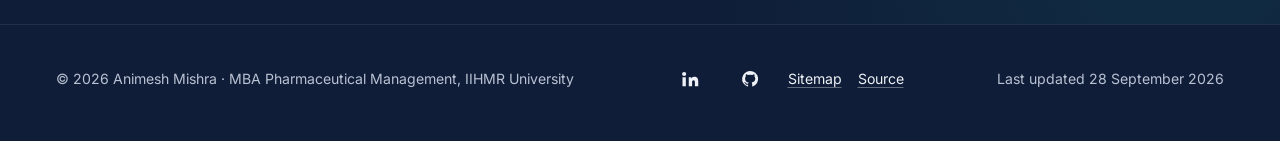
==== commit ae6e7af0: "Split the hero eyebrow into name and programme lines on small screens Co-Authored-By: Claude Opus 5." ====
--- a/index.html
+++ b/index.html
@@ -140,7 +140,7 @@
       <canvas class="hero-field" aria-hidden="true"></canvas>
       <div class="wrap hero-grid">
         <div class="hero-copy">
-          <p class="eyebrow hero-in" style="--i:0">Animesh Mishra <span class="dot" aria-hidden="true"></span> MBA Pharmaceutical Management, IIHMR University</p>
+          <p class="eyebrow hero-in" style="--i:0"><span>Animesh Mishra</span> <span class="dot" aria-hidden="true"></span> <span>MBA Pharmaceutical Management, IIHMR University</span></p>
           <h1 class="hero-title hero-in" id="hero-title" style="--i:1">From <span class="nowrap">molecule-level</span> evidence to <span class="nowrap">market-ready</span> strategy.</h1>
           <p class="hero-lede hero-in" style="--i:2">B.Pharm (Honours) and MBA Pharmaceutical Management candidate translating clinical understanding, market intelligence and field research into product and commercial decisions. At Micro Labs I built a semaglutide launch plan on my own 40-pharmacy audit and 10-physician survey. The field data showed a category still to be built rather than share to be taken, and the plan was rebuilt around that finding. I also built <a href="#work">Molecule to Market AI</a>, a live workspace that takes one molecule from public evidence to a reviewable brand plan.</p>
           <p class="hero-roles hero-in" style="--i:3"><span class="label">Seeking</span> Product Management Trainee <span aria-hidden="true">·</span> Brand Management <span aria-hidden="true">·</span> Commercial Strategy <span aria-hidden="true">·</span> Market Access &amp; HEOR <span aria-hidden="true">·</span> Pharma Consulting</p>
